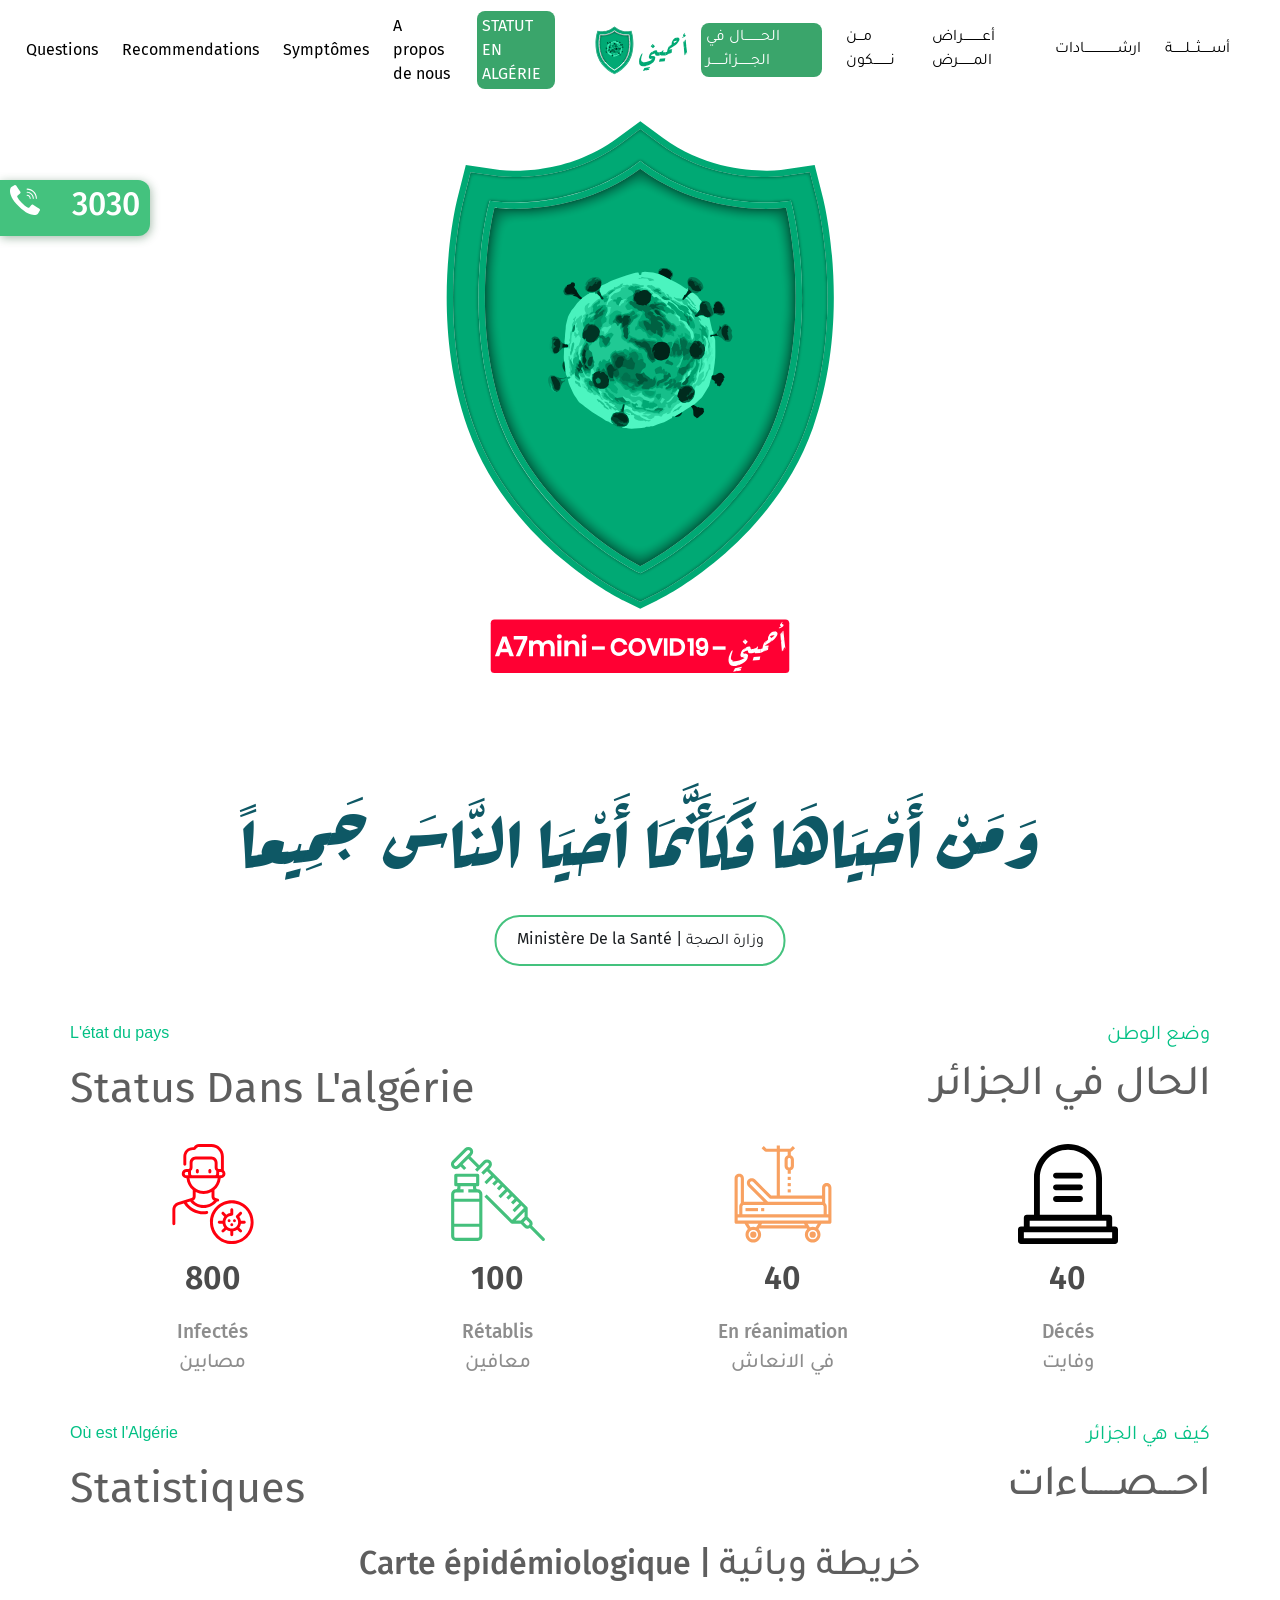
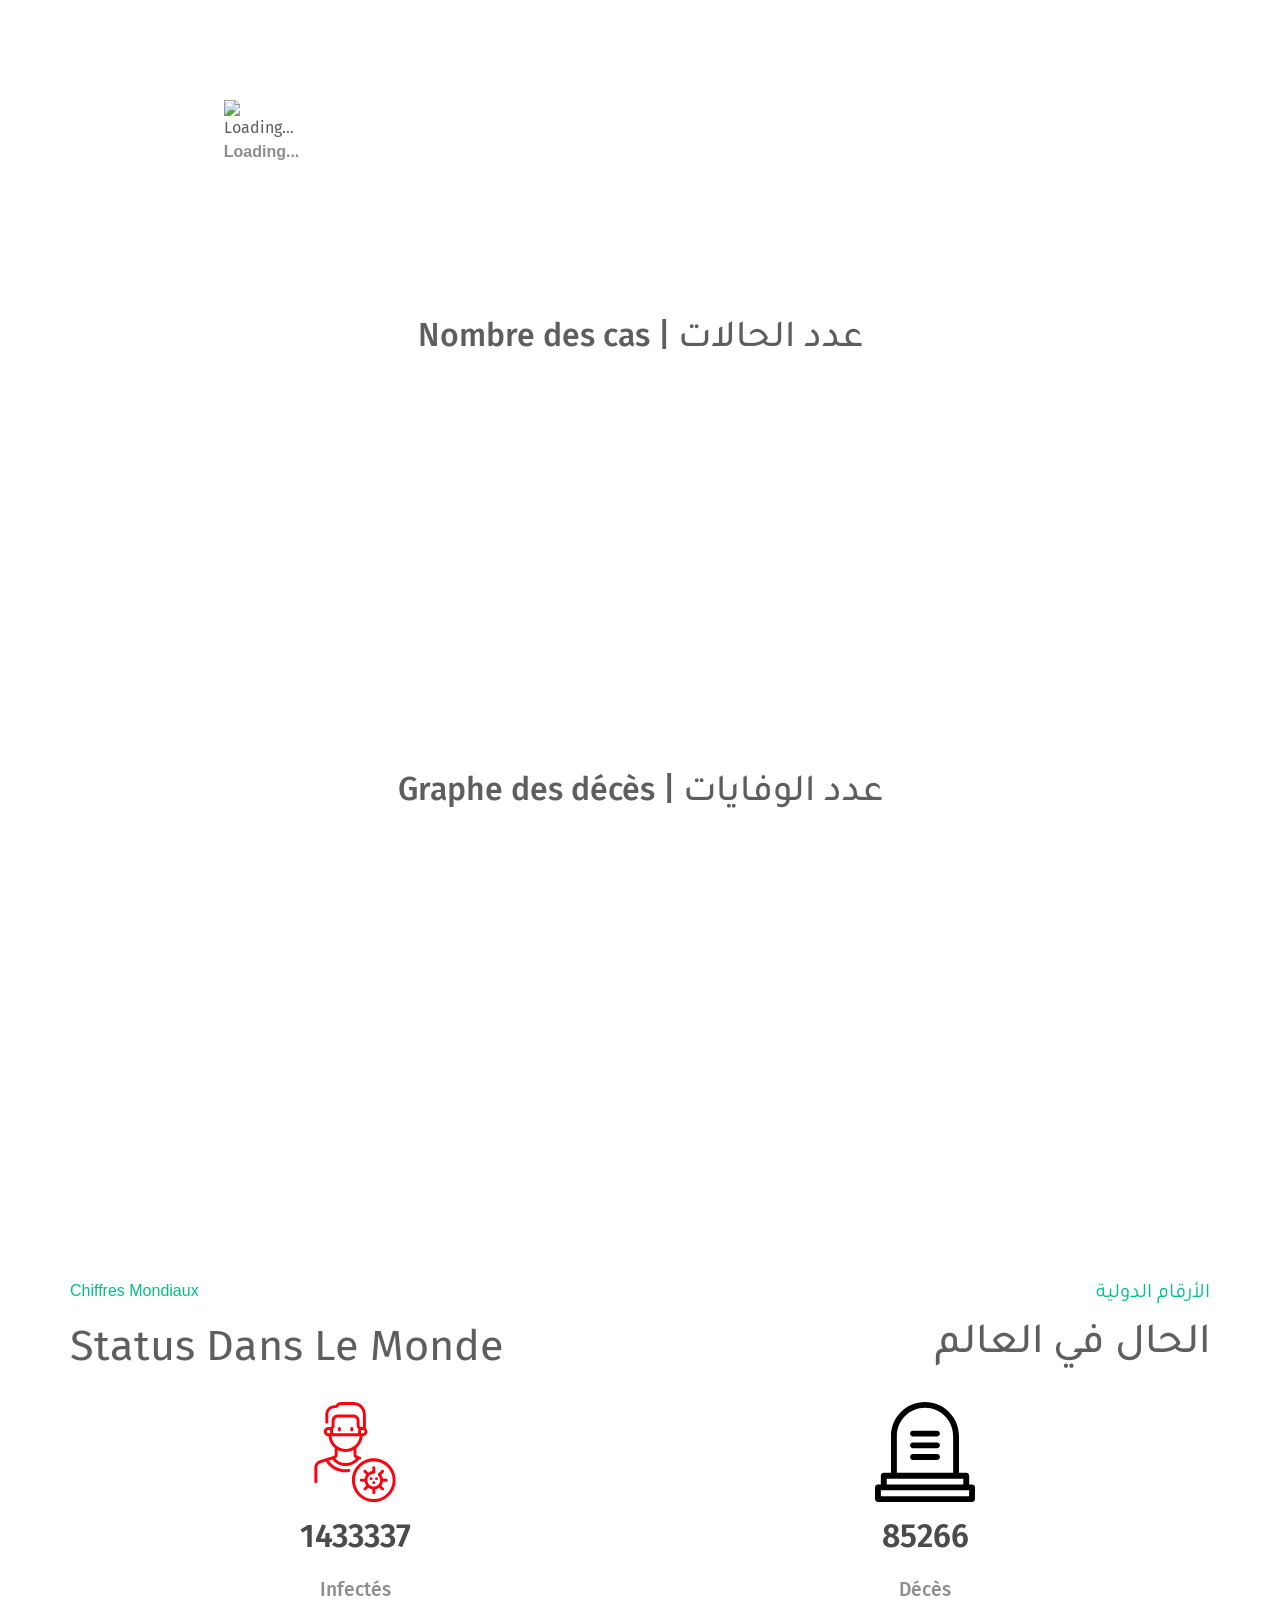
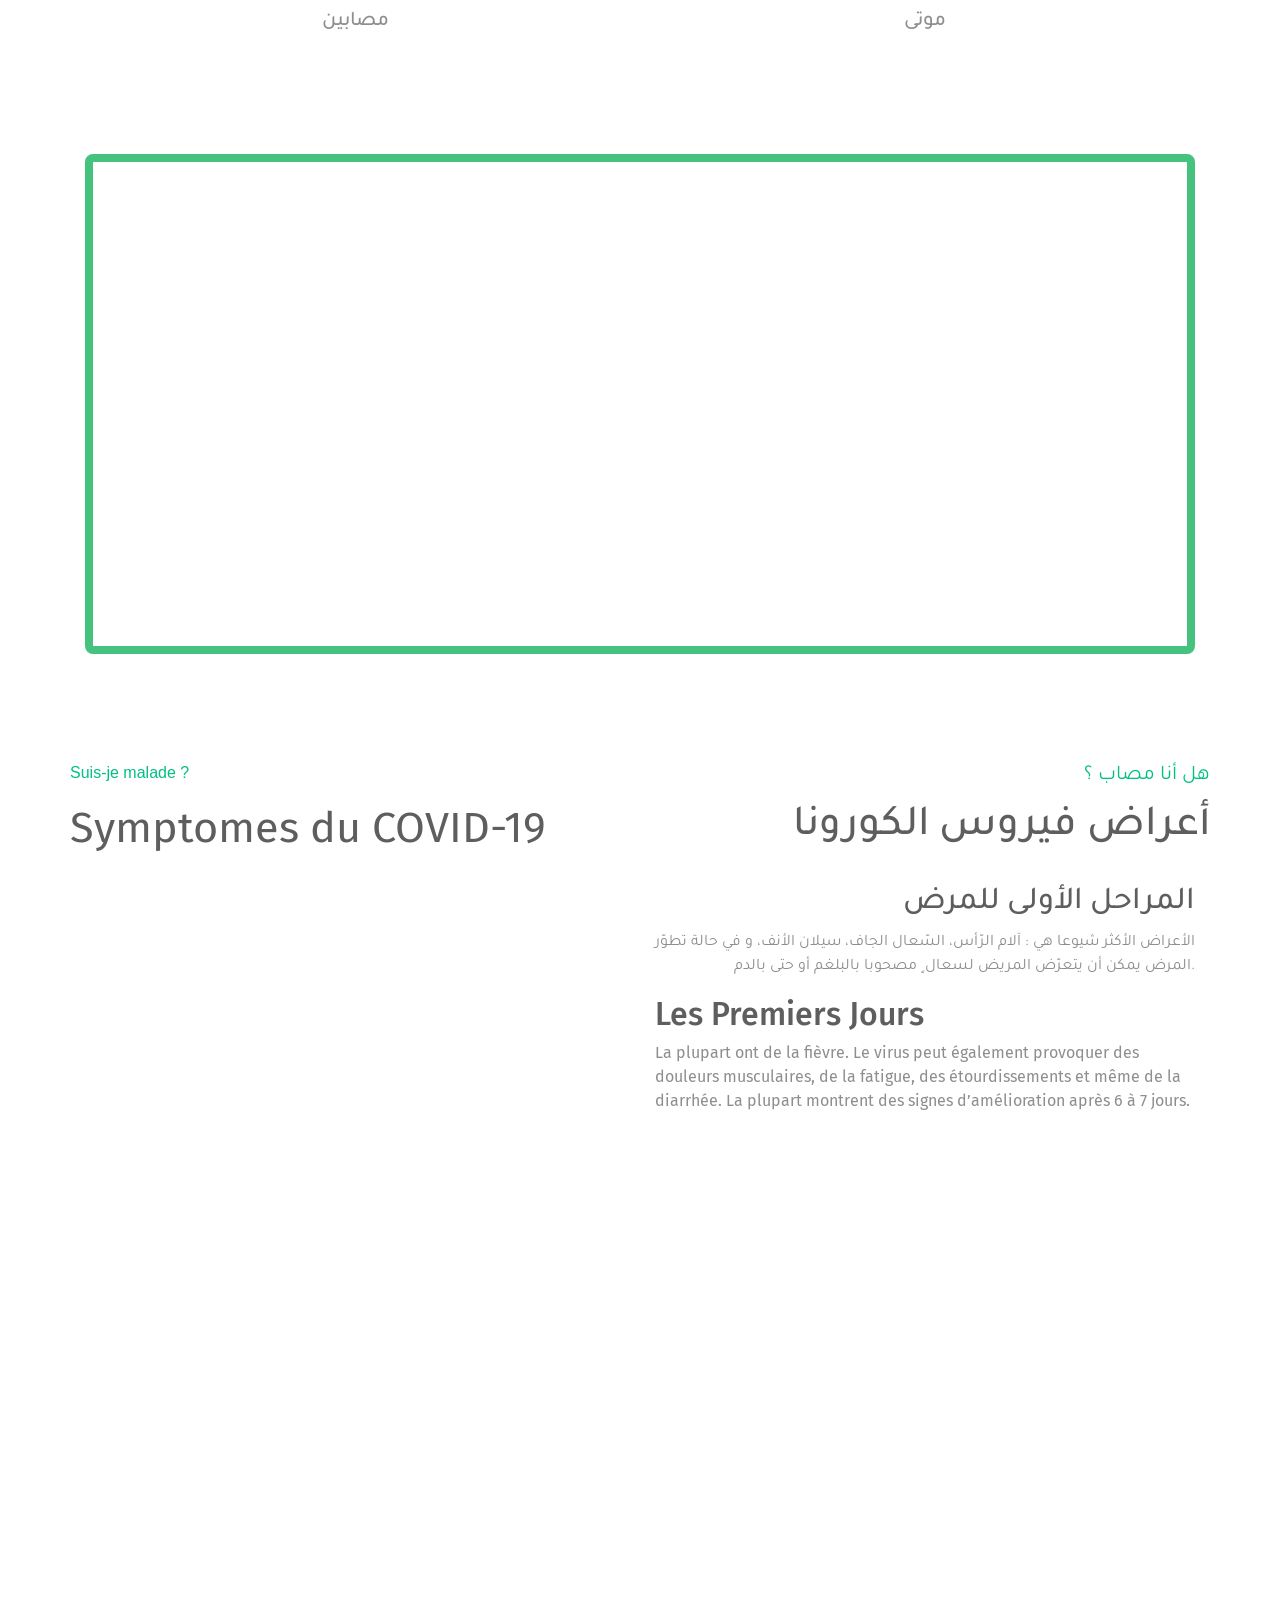
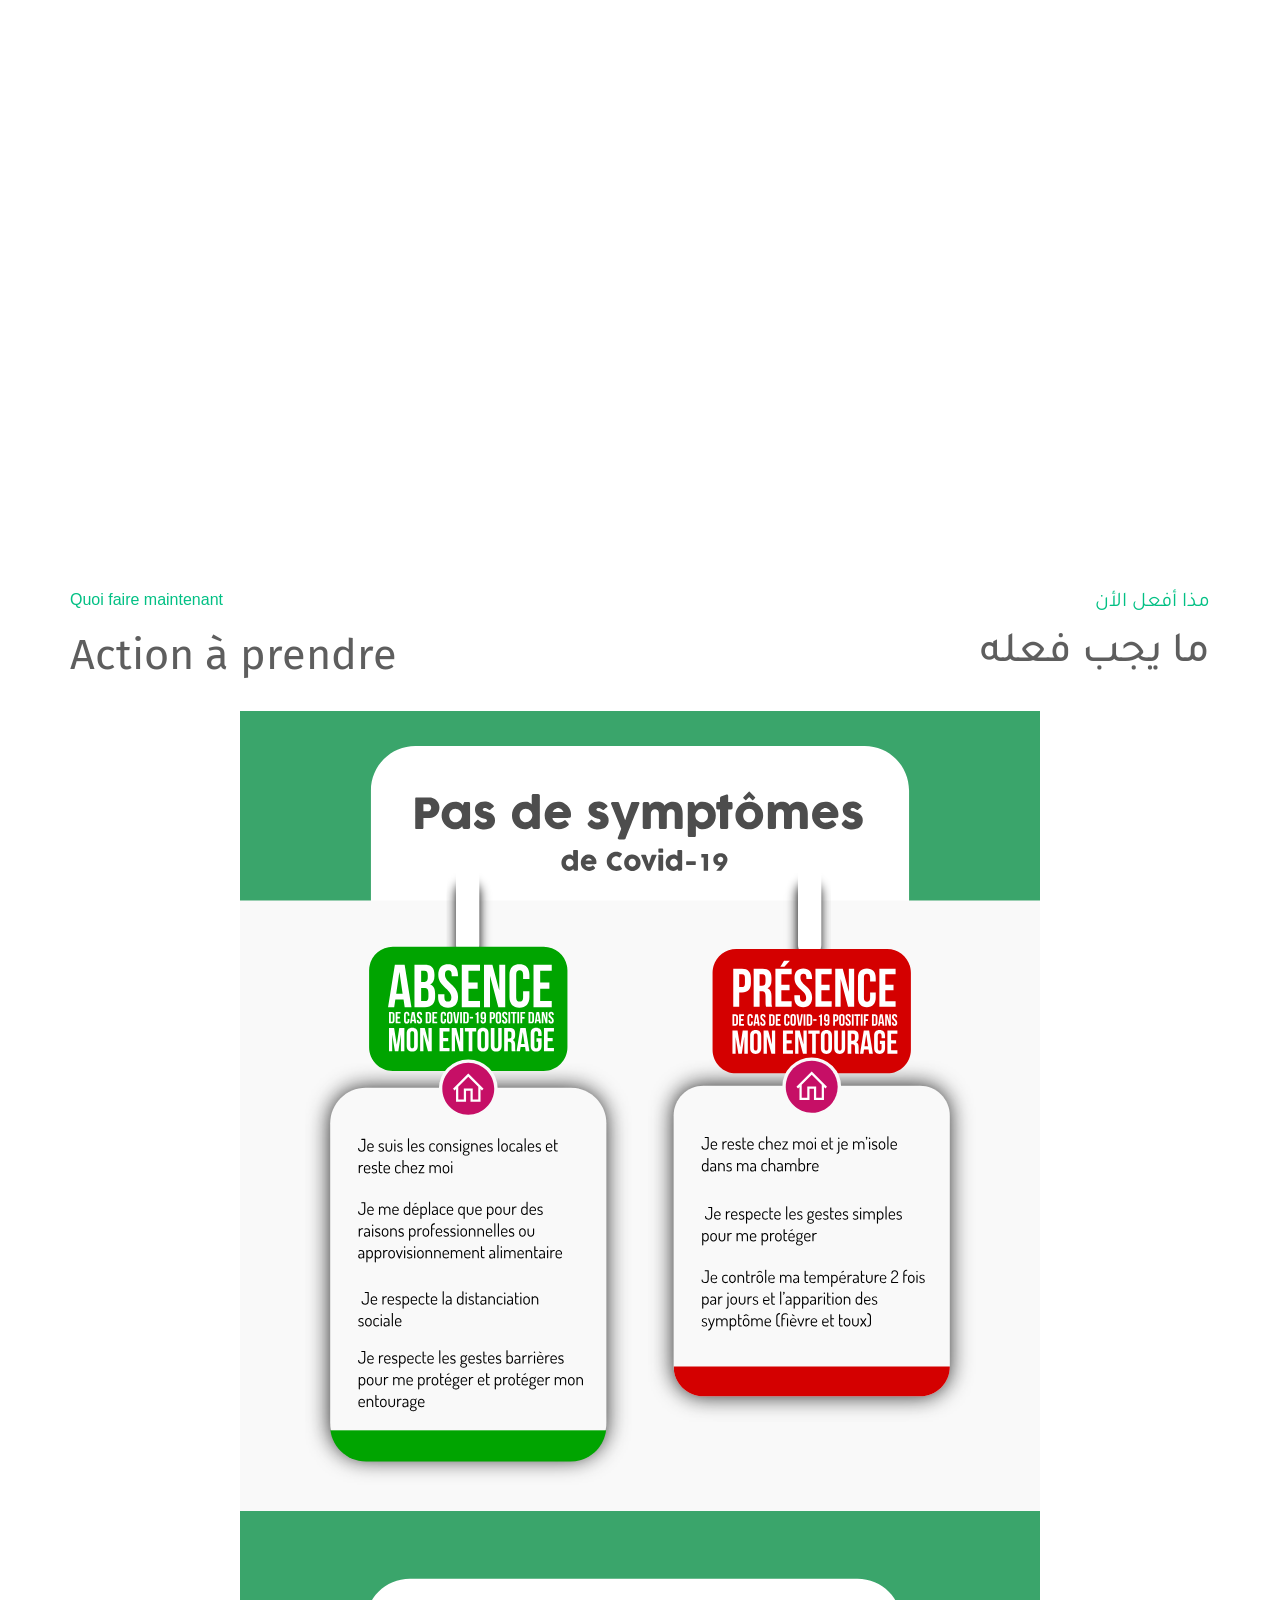
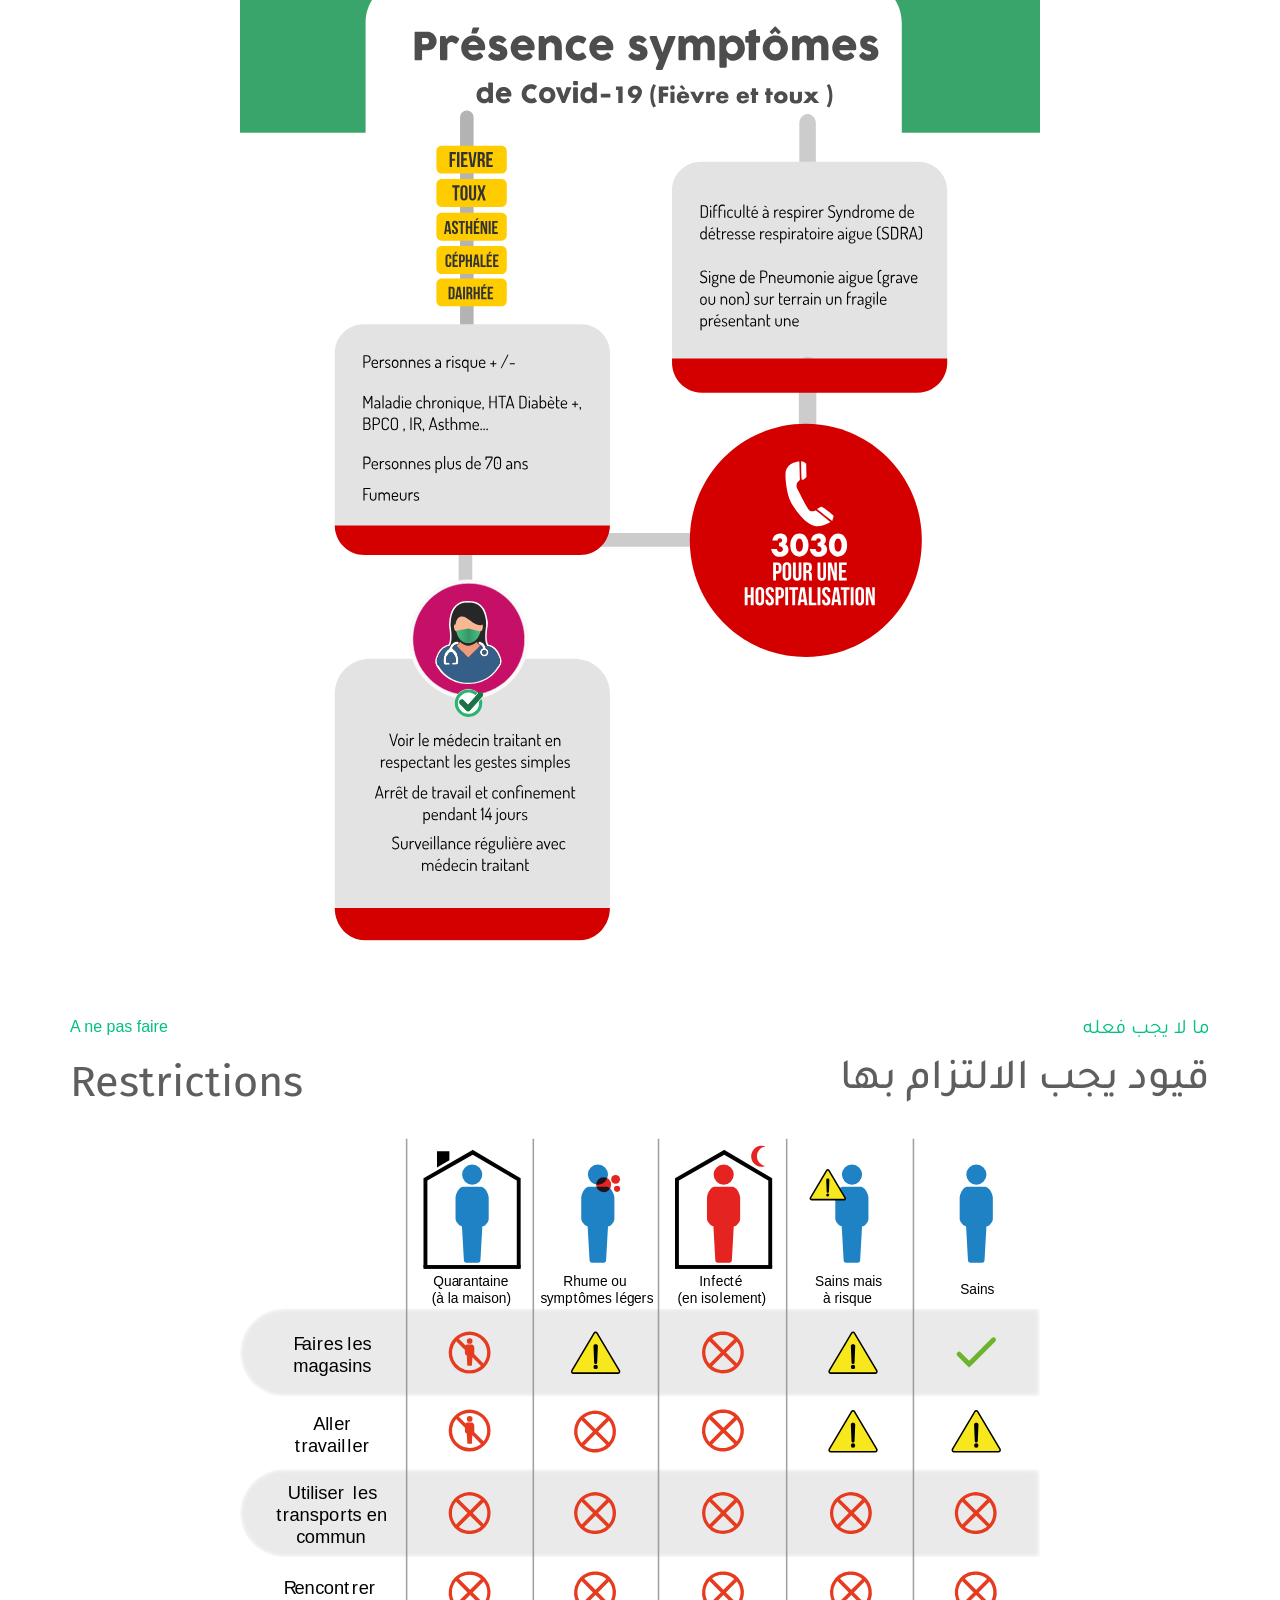
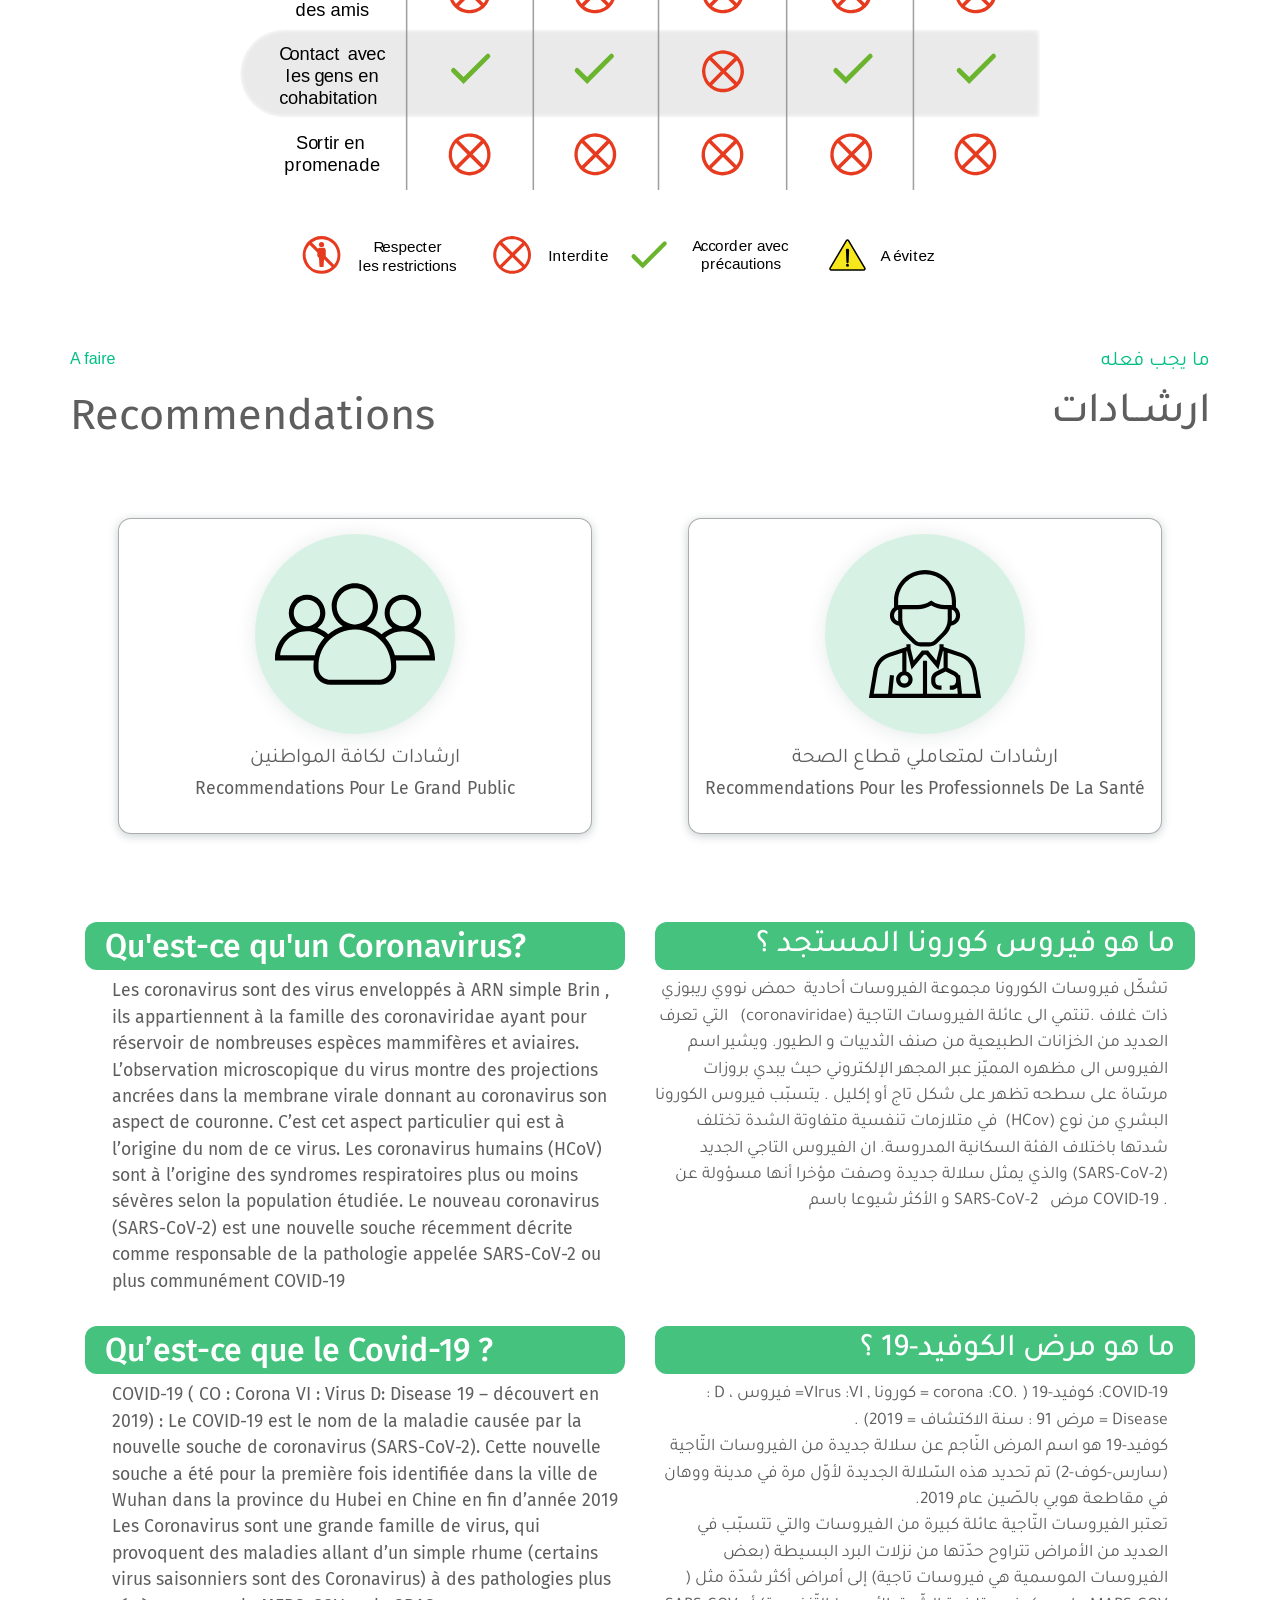
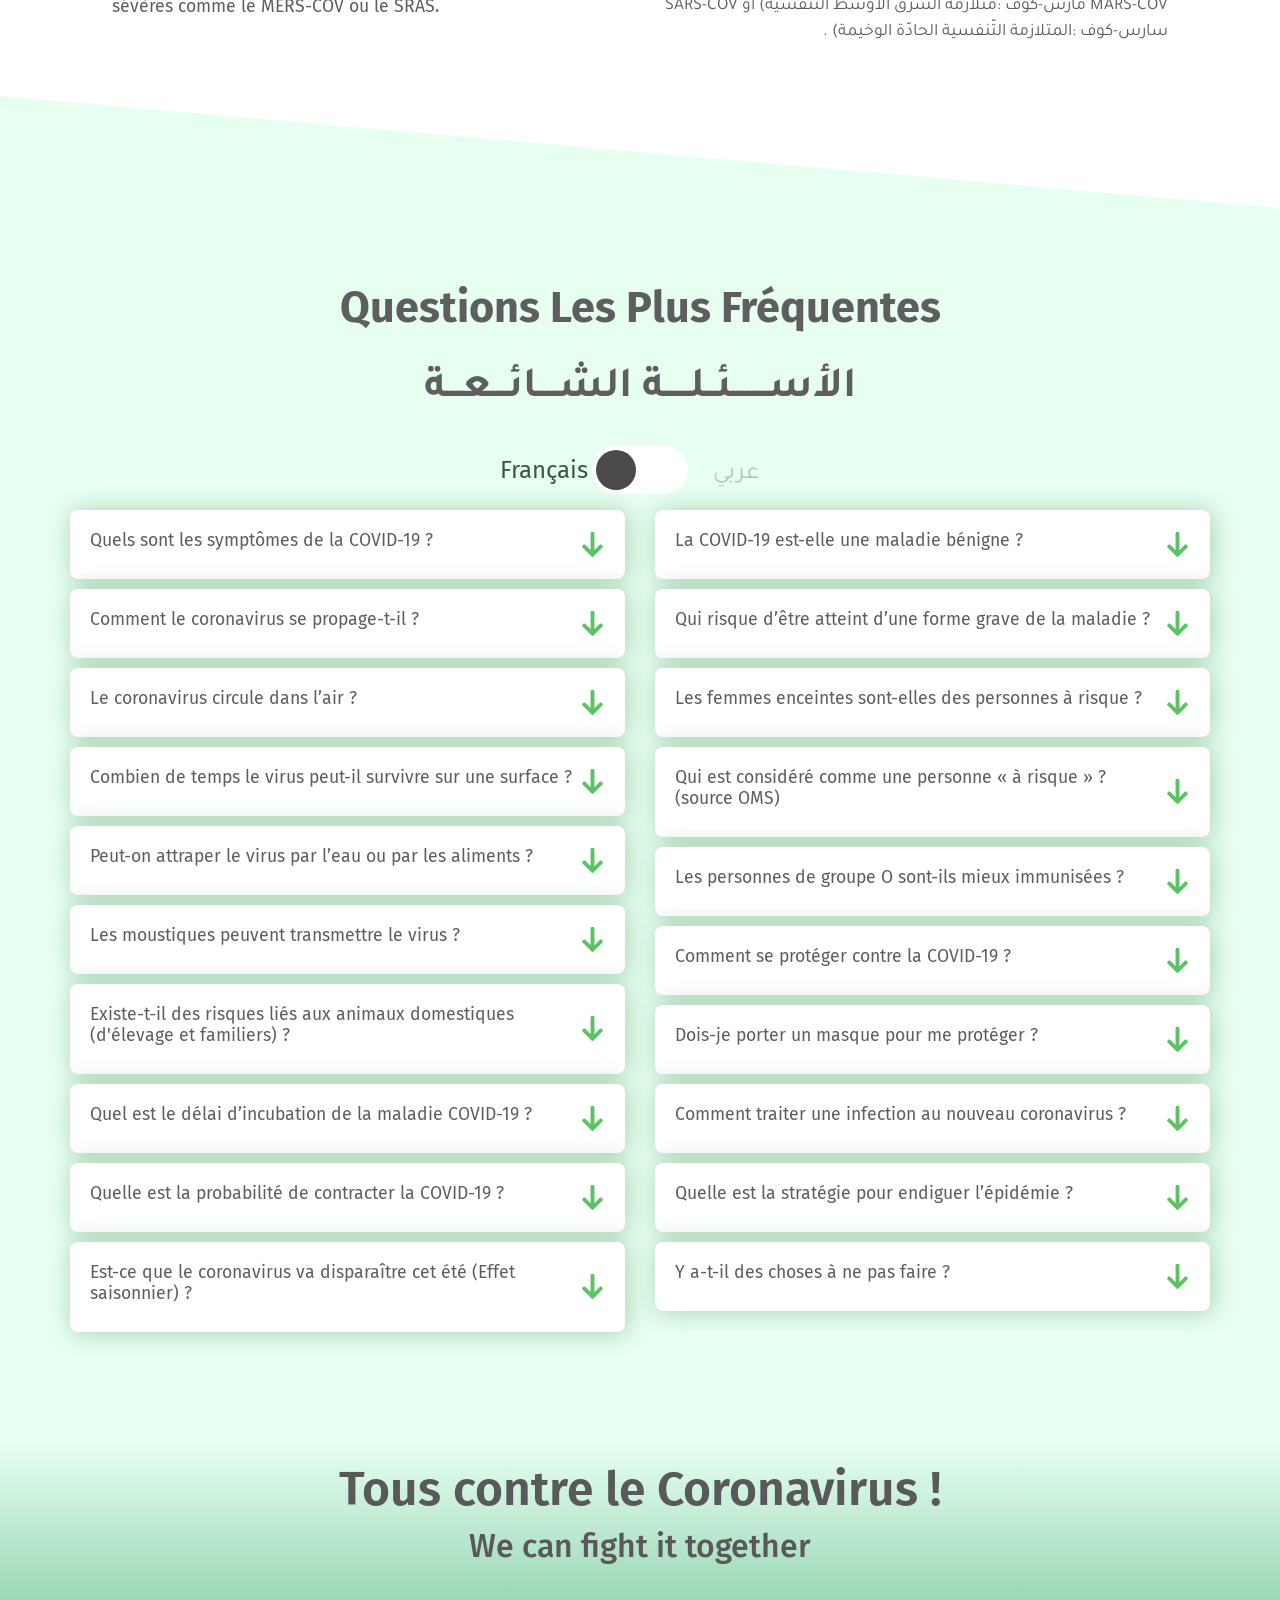
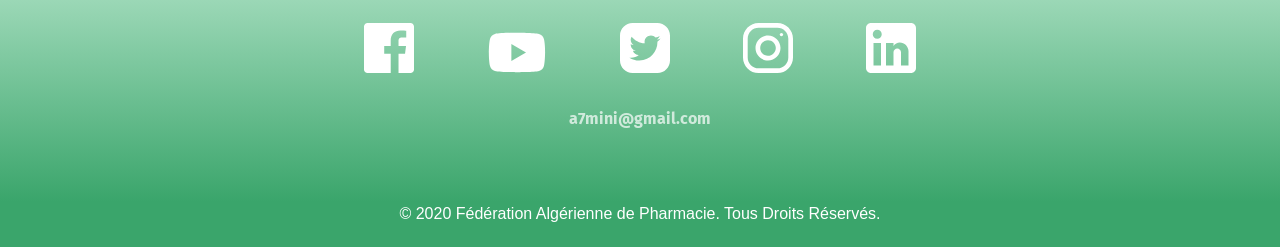
==== index.html @ dbe36b8e "Faq is bilingual and animated." ====
<!DOCTYPE html>
<html lang="en">
<head>
    <!--<div>Icons made by <a href="https://www.flaticon.com/authors/freepik" title="Freepik">Freepik</a> from <a href="https://www.flaticon.com/" title="Flaticon">www.flaticon.com</a></div>-->
    <!--Icons made by <a href="https://www.flaticon.com/authors/freepik" title="Freepik">Freepik</a> from <a href="https://www.flaticon.com/" title="Flaticon"> www.flaticon.com</a>-->
    <!--<div>Icons made by <a href="https://www.flaticon.com/authors/smashicons" title="Smashicons">Smashicons</a> from <a href="https://www.flaticon.com/" title="Flaticon">www.flaticon.com</a></div>-->
    <!--<div>Icons made by <a href="https://www.flaticon.com/authors/vitaly-gorbachev" title="Vitaly Gorbachev">Vitaly Gorbachev</a> from <a href="https://www.flaticon.com/" title="Flaticon">www.flaticon.com</a></div>-->
    <!--<div>Icons made by <a href="https://www.flaticon.com/authors/freepik" title="Freepik">Freepik</a> from <a href="https://www.flaticon.com/" title="Flaticon">www.flaticon.com</a></div>-->
    <!--<div>Icons made by <a href="https://www.flaticon.com/authors/ultimatearm" title="ultimatearm">ultimatearm</a> from <a href="https://www.flaticon.com/" title="Flaticon">www.flaticon.com</a></div>-->
    <!--<div>Icons made by <a href="https://www.flaticon.com/authors/surang" title="surang">surang</a> from <a href="https://www.flaticon.com/" title="Flaticon">www.flaticon.com</a></div>-->
    <!--<div>Icons made by <a href="https://www.flaticon.com/authors/freepik" title="Freepik">Freepik</a> from <a href="https://www.flaticon.com/" title="Flaticon">www.flaticon.com</a></div>-->
    <!--<div>Icons made by <a href="https://www.flaticon.com/authors/roundicons" title="Roundicons">Roundicons</a> from <a href="https://www.flaticon.com/" title="Flaticon">www.flaticon.com</a></div>-->
    <!--<div>Icons made by <a href="https://www.flaticon.com/authors/freepik" title="Freepik">Freepik</a> from <a href="https://www.flaticon.com/" title="Flaticon">www.flaticon.com</a></div>-->
    <!--Icons made by <a href="https://www.flaticon.com/authors/freepik" title="Freepik">Freepik</a> from <a href="https://www.flaticon.com/" title="Flaticon"> www.flaticon.com</a>-->
    <!--Icons made by <a href="https://www.flaticon.com/authors/freepik" title="Freepik">Freepik</a> from <a href="https://www.flaticon.com/" title="Flaticon"> www.flaticon.com</a>-->
    <!--Icons made by <a href="https://www.flaticon.com/authors/freepik" title="Freepik">Freepik</a> from <a href="https://www.flaticon.com/" title="Flaticon"> www.flaticon.com</a>-->
    <!--Icons made by <a href="https://www.flaticon.com/authors/prosymbols" title="Prosymbols">Prosymbols</a> from <a href="https://www.flaticon.com/" title="Flaticon"> www.flaticon.com</a>-->
    <!--Icons made by <a href="https://www.flaticon.com/authors/eucalyp" title="Eucalyp">Eucalyp</a> from <a href="https://www.flaticon.com/" title="Flaticon"> www.flaticon.com</a>-->
    <!--Icons made by <a href="https://www.flaticon.com/authors/roundicons" title="Roundicons">Roundicons</a> from <a href="https://www.flaticon.com/" title="Flaticon"> www.flaticon.com</a>-->
    <meta charset="UTF-8">
    <meta name="viewport" content="width=device-width, minimum-scale=1, initial-scale=1.0">

    <script src="js/loader.js"></script>
    <!--<script src="js/loader.js"></script>-->
    <script src="js/countUp.js" type="module"></script>
    <!--Imporing Bootstrap-->
    <link rel="stylesheet" href="css/bootstrap.min.css">
    <script src="https://ajax.googleapis.com/ajax/libs/jquery/1.12.4/jquery.min.js"></script>
    <script src="js/bootstrap.js"></script>
    <!--Importing AOS.js Library-->
    <link href="https://unpkg.com/aos@2.3.1/dist/aos.css" rel="stylesheet">
    <!--Impoting Fonts-->
    <!--<link href="https://fonts.googleapis.com/css?family=Poppins:300,400,500,600,700|Rakkas|Tajawal&display=swap" rel="stylesheet">-->
    <link href="https://fonts.googleapis.com/css2?family=Fira+Sans:wght@400;500;600&family=Rakkas&family=Tajawal:wght@400;500;700&display=swap" rel="stylesheet">
    <!--Importing Stylesheet-->
    <link rel="stylesheet" href="css/style.css">

    <title>A7mini</title>
</head>
<body id="document">

    <div id="loader" class="d-flex justify-content-center align-items-center">
        <div class="loader-img-wrapper"><img src="imgs/Ahmini%20logotype%20couleur.svg" alt=""></div>
        <img class="loader-flag-img" src="imgs/drapeau_algerie.png" alt="">
    </div>



    <div id="content-wrapper">

        <div class="green-number flex-column flex-md-row d-flex position-fixed justify-content-between align-items-baseline">
            <img src="imgs/phone.svg" alt="">
            <h3 class="mobile-num">30<br>30</h3>
            <h3>3030</h3>
        </div>

        <header class="d-flex flex-row justify-content-between align-content-center">
            <div class="header-bg"></div>

            <ul class="d-flex flex-sm-row align-items-center">
                <li><a href="#faq">Questions</a></li>
                <li><a href="#recommendations">Recommendations</a></li>
                <li><a href="#symptoms">Symptômes</a></li>
                <li><a href="./about.html">A propos de nous</a></li>
                <li class="special-nav"><a href="#status">STATUT EN ALGÉRIE</a></li>
            </ul>

            <img src="imgs/logo-compact.svg" alt="hackIT logo" class="logo">

            <ul class="d-flex flex-sm-row-reverse align-items-center text-arabic">
                <li><a href="#faq">أســـــثـــلــــــة</a></li>
                <li><a href="#recommendations">ارشــــــــــــــــادات</a></li>
                <li><a href="#symptoms">أعـــــــــراض المـــــــرض</a></li>
                <li><a href="./about.html">مـــن نــــــــكون</a></li>
                <li class="special-nav"><a href="#status">الحــــــــال في الجــــــزائــــــر</a></li>
            </ul>

            <div class="btn btn-burger align-self-center" onclick="openMobileMenu()"><img src="imgs/menu.svg" alt="">
            </div>
            <div class="btn btn-close align-self-center " onclick="closeMobileMenu()"><img src="imgs/close-btn.svg" alt=""></div>
            <div class="mobile-menu closed-menu">
                <ul class="d-flex flex-column align-items-center justify-content-around w-100 text-center">
                    <li onclick="closeMobileMenu()"><a href="#map">Statut <br> <span class="text-arabic ">الوضع في البلد</span></a></li>
                    <li onclick="closeMobileMenu()"><a href="./about.html">A propos <br> <span class="text-arabic ">من نكون</span></a></li>
                    <li onclick="closeMobileMenu()"><a href="#symptoms">Symptomes <br>
                    <span class="text-arabic ">أعراض</span></a></li>
                    <li onclick="closeMobileMenu()"><a href="#symptoms">Recommendations <br>
                    <span class="text-arabic ">ارشادات</span></a></li>
                    <li onclick="closeMobileMenu()"><a href="#faq">Questions <br> <span class="text-arabic ">أسئلة</span></a></li>
                </ul>
            </div>
        </header>
        <section id="hero" class="hero">
            <div class="container d-flex flex-column justify-content-between"
                 data-aos="fade-in" data-aos-anchor-placement="top-center" data-aos-duration="800">
                <div class="bg-container flex-grow-1 flex-md-grow-0">
                    <img src="imgs/Ahmini-logotype-01.svg" alt="">
                </div>
                <h3 class="text-center "> وَمَنْ أَحْيَاهَا فَكَأَنَّمَا أَحْيَا النَّاسَ جَمِيعاً</h3>
            </div>
        </section>

        <a href="http://www.sante.gov.dz/">
            <button id="button-ministere" class="btn btn-primary">Ministère De la Santé | <span class="text-arabic">وزارة الصجة</span></button>
        </a>
        
        <section id="status" class="status">
            <div class="container">
                <div class="row">
                    <p class="section-header-upper w-50">L'état du pays</p>
                    <p class="section-header-upper text-arabic text-right w-50">وضع الوطن</p>
                </div>
                <div class="row">
                    <h2 class="section-header w-50">Status Dans L'algérie</h2>
                    <h2 class="section-header w-50 text-right text-arabic">الحال في الجزائر</h2>
                </div>
                <div class="row">
                    <div class="col-md-3 col-sm-12 status-element" data-aos="fade-up" data-aos-anchor-placement="top-center">
                        <img src="imgs/coronavirus.svg" width="100" alt="">
                        <p class="status-number dz-status status-number-inf">800</p>
                        <p class="status-text">Infectés <br> <span class="text-arabic">مصابين</span></p>
                    </div>
                    <div class="col-md-3 col-sm-12 status-element" data-aos="fade-up" data-aos-anchor-placement="top-center" data-aos-delay="100">
                        <img src="imgs/vaccine.svg" alt="">
                        <p class="status-number dz-status status-number-ret">100</p>
                        <p class="status-text">Rétablis <br> <span class="text-arabic">معافين</span></p>
                    </div>
                    <div class="col-md-3 col-sm-12 status-element" data-aos="fade-up" data-aos-anchor-placement="top-center" data-aos-delay="200">
                        <img src="imgs/hospital-bed.svg" alt="">
                        <p class="status-number dz-status status-number-dec">40</p>
                        <p class="status-text">En réanimation <br> <span class="text-arabic">في الانعاش</span></p>
                    </div>
                    <div class="col-md-3 col-sm-12 status-element" data-aos="fade-up" data-aos-anchor-placement="top-center" data-aos-delay="200">
                        <img src="imgs/grave.svg" alt="">
                        <p class="status-number dz-status status-number-dec">40</p>
                        <p class="status-text">Décés <br> <span class="text-arabic">وفايت</span></p>
                    </div>
                </div>
            </div>
        </section>

        <section id="map" class="map">
            <div class="container">
                <div class="row">
                    <p class="section-header-upper w-50">Où est l'Algérie</p>
                    <p class="section-header-upper text-right text-arabic w-50">كيف هي الجزائر</p>
                </div>
                <div class="row">
                    <h2 class="section-header w-50">Statistiques</h2>
                    <h2 class="section-header w-50 text-right text-arabic">احـــصـــــاءات</h2>
                </div>
                <h3 class="text-center">Carte épidémiologique | <span class="text-arabic">خريطة وبائية</span></h3>
                <div class="map-wrapper w-75 mx-auto">
                    <div class="piktowrapper-embed"
                         style="height: 300px;background-color: coral; width: 0px;position: relative;"
                         data-uid="45276330-map-2">
                        <div class="pikto-canvas-wrap" style="width: 200px;">
                            <div class="pikto-canvas" style="width: 200px;">
                                <div class="embed-loading-overlay"
                                     style="width: 100%; height: 100%; position: absolute; text-align: center;">
                                    <img width="60px" alt="Loading..." style="margin-top: 100px"
                                         src="https://create.piktochart.com/loading.gif"/>
                                    <p style="margin: 0; padding: 0; font-family: Lato, Helvetica, Arial, sans-serif; font-weight: 600; font-size: 16px">
                                        Loading...</p>
                                </div>
                            </div>
                        </div>
                    </div>
                    <script>(function (d) {

                        var js, id = "pikto-embed-js", ref = d.getElementsByTagName("script")[0];
                        if (d.getElementById(id)) {
                            return;
                        }
                        js = d.createElement("script");
                        js.id = id;
                        js.async = true;
                        js.src = "https://create.piktochart.com/assets/embedding/embed.js";
                        ref.parentNode.insertBefore(js, ref);
                    }(document));</script>
                </div>
                <div class="row pt-3">
                    <div class="col-12">
                        <h3 class="text-center">Nombre des cas | <span class="text-arabic">عدد الحالات</span></h3>
                        <div class="graph-wrapper">
                            <iframe style="width:100%" width="560" height="391" src="https://coronavirus.app/chart/AwN0CScPDApcLFgz6e3z/infected?embed=true"
                                    frameborder="0" allow="accelerometer; autoplay; encrypted-media; gyroscope; picture-in-picture" allowfullscreen></iframe>
                        </div>
                    </div>
                    <div class="col-12">
                        <h3 class="text-center">Graphe des décès | <span class="text-arabic">عدد الوفايات</span></h3>
                        <div class="graph-wrapper">
                            <iframe style="width:100%"; width="560" height="391" src="https://coronavirus.app/chart/AwN0CScPDApcLFgz6e3z/dead?embed=true"
                                    frameborder="0" allow="accelerometer; autoplay; encrypted-media; gyroscope; picture-in-picture" allowfullscreen></iframe>
                        </div>
                    </div>
                </div>
            </div>
        </section>

        <section id="world-status" class="status">
            <div class="container">
                <div class="row">
                    <p class="section-header-upper w-50">Chiffres Mondiaux</p>
                    <p class="section-header-upper text-arabic text-right w-50">الأرقام الدولية</p>
                </div>
                <div class="row">
                    <h2 class="section-header w-50">Status Dans Le Monde</h2>
                    <h2 class="section-header w-50 text-right text-arabic">الحال في العالم</h2>
                </div>
                <div class="row">
                    <div class="col-md-6 col-sm-12 status-element">
                        <img src="imgs/coronavirus.svg"  alt="">
                        <p class="status-number  world-status status-number-inf">1433337</p>
                        <p class="status-text">Infectés <br> <span class="text-arabic">مصابين</span></p>
                    </div>
                    <div class="col-md-6 col-sm-12 status-element ">
                        <img src="imgs/grave.svg" alt="">
                        <p class="status-number  world-status status-number-dec">85266</p>
                        <p class="status-text">Décès <br> <span class="text-arabic">موتى</span></p>
                    </div>
                </div>
            </div>
        </section>

        <section class="video">
            <div class="container">
                <div class="video-container">
                    <iframe
                    src="https://www.youtube.com/embed/yrYeZiV5Qh4">
                    </iframe>
                </div>
            </div>
        </section>

        <section id="symptoms" class="symptoms">
            <div class="container">
                <div class="row">
                    <p class="section-header-upper w-50">Suis-je malade ?</p>
                    <p class="section-header-upper text-right text-arabic w-50">هل أنا مصاب ؟</p>
                </div>
                <div class="row">
                    <h2 class="section-header w-50">Symptomes du COVID-19</h2>
                    <h2 class="section-header w-50 text-right text-arabic">أعراض فيروس الكورونا</h2>
                </div>
                <div class="row">

                    <div class="d-block d-md-none col-12 symptoms-text-mobile-wrapper">
                        <div class="symptoms-text symptoms-text-mobile-arabic">
                            <h3 class="symptoms-title-arabic text-arabic text-right">المراحل الأولى للمرض	</h3>
                            <p class="symptoms-paragraph-arabic text-arabic text-right">الأعراض الأكثر شيوعا هي : آلام الرّأس، السّعال الجاف، سيلان الأنف، و في حالة تطوّر المرض يمكن أن يتعرّض المريض لسعال ٍ مصحوبا بالبلغم أو حتى بالدم.</p>
                        </div>
                        <div class="symptoms-text symptoms-text-mobile">
                            <h3 class="symptoms-title" style="padding-left: 30px">Les Premiers Jours</h3>
                            <p class="symptoms-paragraph">La plupart ont de la fièvre. Le virus peut également provoquer
                                des douleurs musculaires, de la fatigue, des étourdissements et même de la diarrhée. La
                                plupart montrent des signes d’amélioration après 6 à 7 jours.</p>
                            <button id="symptoms-test-btn-2" class="btn btn-primary">Se faire tester</button>
                        </div>
                    </div>
                    <div class="col-md-6 col-12 imgs-wrapper">
                        <img id="symptoms-img-1" src="imgs/symptom_step1.png" alt="" class="w-100 symptoms-img">
                        <img id="symptoms-img-2" src="imgs/symptom_step2.png" alt="" class="w-100 symptoms-img">
                        <img id="symptoms-img-3" src="imgs/symptom_step3.png" alt="" class="w-100 symptoms-img">
                        <img id="symptoms-img-4" src="imgs/symptom_step4.png" alt="" class="w-100 symptoms-img">
                    </div>
                    <div class="d-none d-md-block col-md-6 col-sm-4">
                        <div class="symptoms-text">
                            <h3 class="symptoms-title-arabic text-arabic text-right">المراحل الأولى للمرض	</h3>
                            <p class="symptoms-paragraph-arabic text-arabic text-right">الأعراض الأكثر شيوعا هي : آلام الرّأس، السّعال الجاف، سيلان الأنف، و في حالة تطوّر المرض يمكن أن يتعرّض المريض لسعال ٍ مصحوبا بالبلغم أو حتى بالدم.</p>
                            <h3 class="symptoms-title">Les Premiers Jours</h3>
                            <p class="symptoms-paragraph">La plupart ont de la fièvre. Le virus peut également provoquer
                                des douleurs musculaires, de la fatigue, des étourdissements et même de la diarrhée. La
                                plupart montrent des signes d’amélioration après 6 à 7 jours.</p>
                            <button id="symptoms-test-btn" class="btn btn-primary">Se faire tester | <span class="text-arabic">أريد الفحص</span></button>
                        </div>
                    </div>
                </div>
            </div>
        </section>

        <section class="decisions" style="mt-4">
            <div class="container">
                <div class="row">
                    <p class="section-header-upper w-50">Quoi faire maintenant</p>
                    <p class="section-header-upper text-arabic text-right w-50">مذا أفعل الأن</p>
                </div>
                <div class="row">
                    <h2 class="section-header w-50">Action à prendre</h2>
                    <h2 class="section-header w-50 text-right text-arabic">ما يجب فعله</h2>
                </div>
                <div class="row">
                    <div class="col-12">
                        <div class="img-wrapper"><img src="imgs/Pas%20de%20symptômes.svg" alt=""></div>
                    </div>
                    <div class="col-12">
                        <div class="img-wrapper"><img src="imgs/Présence%20symptômes.svg" alt=""></div>
                    </div>
                </div>
            </div>
        </section>

        <section class="restrictions">
            <div class="container">
                <div class="row">
                    <p class="section-header-upper w-50">A ne pas faire</p>
                    <p class="section-header-upper text-right text-arabic w-50">ما لا يجب فعله</p>
                </div>
                <div class="row">
                    <h2 class="section-header w-50">Restrictions</h2>
                    <h2 class="section-header w-50 text-right text-arabic">قيود يجب الالتزام بها</h2>
                </div>
                <div class="img-wrapper"><img src="imgs/Tableau%20FR%20svg.svg" alt=""></div>
            </div>
        </section>

        <section id="recommendations" class="recommendations">
            <div class="container">
                <div class="row">
                    <p class="section-header-upper w-50">A faire</p>
                    <p class="section-header-upper text-right text-arabic w-50">ما يجب فعله</p>
                </div>
                <div class="row">
                    <h2 class="section-header w-50">Recommendations</h2>
                    <h2 class="section-header w-50 text-right text-arabic">ارشــادات</h2>
                </div>
                <div class="row">
                    <div class="col-12 col-md-6 p-5">
                        <div class="recommendation-element d-flex flex-column justify-content-around">
                            <a href="./recommendation_publique.html">
                                <div class="img-wrapper">
                                    <svg version="1.1" id="Capa_1" xmlns="http://www.w3.org/2000/svg" xmlns:xlink="http://www.w3.org/1999/xlink" x="0px" y="0px"
                                         viewBox="0 0 505.4 505.4" style="enable-background:new 0 0 505.4 505.4;" xml:space="preserve">
                                    <g>
                                        <g>
                                            <path d="M437.1,233.45c14.8-10.4,24.6-27.7,24.6-47.2c0-31.9-25.8-57.7-57.7-57.7c-31.9,0-57.7,25.8-57.7,57.7
                                                c0,19.5,9.7,36.8,24.6,47.2c-12.7,4.4-24.3,11.2-34.1,20c-13.5-11.5-29.4-20.3-46.8-25.5c21.1-12.8,35.3-36.1,35.3-62.6
                                                c0-40.4-32.7-73.1-73.1-73.1c-40.4,0-73.1,32.8-73.1,73.1c0,26.5,14.1,49.8,35.3,62.6c-17.2,5.2-32.9,13.9-46.3,25.2
                                                c-9.8-8.6-21.2-15.3-33.7-19.6c14.8-10.4,24.6-27.7,24.6-47.2c0-31.9-25.8-57.7-57.7-57.7s-57.7,25.8-57.7,57.7
                                                c0,19.5,9.7,36.8,24.6,47.2C28.5,247.25,0,284.95,0,329.25v6.6c0,0.2,0.2,0.4,0.4,0.4h122.3c-0.7,5.5-1.1,11.2-1.1,16.9v6.8
                                                c0,29.4,23.8,53.2,53.2,53.2h155c29.4,0,53.2-23.8,53.2-53.2v-6.8c0-5.7-0.4-11.4-1.1-16.9H505c0.2,0,0.4-0.2,0.4-0.4v-6.6
                                                C505.2,284.85,476.8,247.15,437.1,233.45z M362.3,186.15c0-23,18.7-41.7,41.7-41.7s41.7,18.7,41.7,41.7
                                                c0,22.7-18.3,41.2-40.9,41.7c-0.3,0-0.5,0-0.8,0s-0.5,0-0.8,0C380.5,227.45,362.3,208.95,362.3,186.15z M194.9,165.35
                                                c0-31.5,25.6-57.1,57.1-57.1s57.1,25.6,57.1,57.1c0,30.4-23.9,55.3-53.8,57c-1.1,0-2.2,0-3.3,0c-1.1,0-2.2,0-3.3,0
                                                C218.8,220.65,194.9,195.75,194.9,165.35z M59.3,186.15c0-23,18.7-41.7,41.7-41.7s41.7,18.7,41.7,41.7c0,22.7-18.3,41.2-40.9,41.7
                                                c-0.3,0-0.5,0-0.8,0s-0.5,0-0.8,0C77.6,227.45,59.3,208.95,59.3,186.15z M125.5,320.15H16.2c4.5-42.6,40.5-76,84.2-76.3
                                                c0.2,0,0.4,0,0.6,0s0.4,0,0.6,0c20.8,0.1,39.8,7.8,54.5,20.3C141.7,279.75,131,298.95,125.5,320.15z M366.8,359.95
                                                c0,20.5-16.7,37.2-37.2,37.2h-155c-20.5,0-37.2-16.7-37.2-37.2v-6.8c0-62.1,49.6-112.9,111.3-114.7c1.1,0.1,2.3,0.1,3.4,0.1
                                                s2.3,0,3.4-0.1c61.7,1.8,111.3,52.6,111.3,114.7V359.95z M378.7,320.15c-5.5-21.1-16-40-30.3-55.6c14.8-12.8,34-20.5,55-20.7
                                                c0.2,0,0.4,0,0.6,0s0.4,0,0.6,0c43.7,0.3,79.7,33.7,84.2,76.3H378.7z"/>
                                        </g>
                                    </g>
                                    </svg>
                                </div>
                                <p class="text-center"><span class="text-arabic">ارشادات لكافة المواطنين</span> <br>Recommendations Pour Le Grand Public </p></a>
                        </div>
                    </div>
                    <div class="col-12 col-md-6 p-5">
                        <div class="recommendation-element d-flex flex-column justify-content-around">
                            <a href="#">
                                <div class="img-wrapper">
                                    <svg version="1.1" id="Capa_2" xmlns="http://www.w3.org/2000/svg" xmlns:xlink="http://www.w3.org/1999/xlink" x="0px" y="0px"
                                         viewBox="0 0 496 496" style="enable-background:new 0 0 496 496;" xml:space="preserve">
                                    <g>
                                        <g>
                                            <g>
                                                <path d="M447.82,390.192c-5.376-32.232-27.976-58.68-58.976-69.016l-68.84-22.944V288h-16v15.024l-11.936,47.752L259.756,312
                                                    h-23.504l-32.312,38.776l-11.936-47.752V288h-16v10.232l-68.832,22.944c-31,10.336-53.6,36.784-58.976,69.016L30.556,496h434.888
                                                    L447.82,390.192z M256.004,480V352h-16v128h-119.16l7.12-71.2l-15.92-1.592l-7.28,72.8H49.452l14.52-87.176
                                                    c4.4-26.376,22.888-48.008,48.256-56.472l47.776-15.928v72.704c-13.768,3.576-24,16-24,30.864c0,17.648,14.352,32,32,32
                                                    s32-14.352,32-32c0-14.864-10.232-27.288-24-30.864v-78.04l2.336-0.776l17.728,70.904L243.756,328h8.496l47.688,57.224
                                                    l17.728-70.904l2.336,0.776v63.952l-30.312,15.16c-10.904,5.456-17.688,16.424-17.688,28.624V432c0,17.648,14.352,32,32,32h8v-16
                                                    h-8c-8.824,0-16-7.176-16-16v-9.168c0-6.096,3.392-11.584,8.84-14.312l31.16-15.576l31.16,15.576
                                                    c5.448,2.728,8.84,8.216,8.84,14.312V432c0,8.824-7.176,16-16,16h-8v16h8c7.968,0,15.168-3.032,20.776-7.864L375.164,480H256.004
                                                    z M168.004,408c8.824,0,16,7.176,16,16c0,8.824-7.176,16-16,16c-8.824,0-16-7.176-16-16C152.004,415.176,159.18,408,168.004,408z
                                                     M391.244,480l-7.28-72.8l-3.872,0.384c-3.064-5.648-7.76-10.368-13.776-13.376l-30.312-15.152v-58.624l47.776,15.928
                                                    c25.368,8.456,43.856,30.096,48.256,56.472L446.556,480H391.244z"/>
                                                <path d="M147.54,215.552c4.08,14.04,11.616,26.912,22.24,37.536l31.192,31.2c7.552,7.552,17.6,11.712,28.288,11.712h37.488
                                                    c10.688,0,20.736-4.16,28.288-11.712l31.192-31.2c10.624-10.624,18.152-23.504,22.24-37.536
                                                    c19.936-2.256,35.536-19.024,35.536-39.552c0-13.128-6.448-24.704-16.248-32h0.248v-24c0-66.168-53.832-120-120-120
                                                    s-120,53.832-120,120v24h0.248c-9.8,7.296-16.248,18.872-16.248,32C112.004,196.528,127.604,213.296,147.54,215.552z
                                                     M336.004,190.864c0,19.232-7.496,37.312-21.088,50.912l-31.192,31.2c-4.536,4.528-10.56,7.024-16.976,7.024H229.26
                                                    c-6.416,0-12.448-2.496-16.976-7.024l-31.192-31.2c-13.592-13.6-21.088-31.68-21.088-50.912V152h59.16
                                                    c18.704,0,36.856-5.008,52.84-14.544c15.984,9.536,34.144,14.544,52.84,14.544h11.16V190.864z M368.004,176
                                                    c0,10.552-6.896,19.44-16.376,22.64c0.224-2.568,0.376-5.16,0.376-7.776v-37.392C361.292,156.784,368.004,165.584,368.004,176z
                                                     M144.004,120c0-57.344,46.656-104,104-104s104,46.656,104,104v16.808c-2.584-0.528-5.264-0.808-8-0.808h-19.16
                                                    c-17.288,0-34.024-5.064-48.408-14.656l-4.432-2.96l-4.44,2.96C253.18,130.936,236.452,136,219.164,136h-67.16
                                                    c-2.736,0-5.416,0.28-8,0.808V120z M144.004,153.472v37.392c0,2.616,0.152,5.208,0.376,7.784
                                                    c-9.48-3.208-16.376-12.096-16.376-22.648C128.004,165.584,134.716,156.784,144.004,153.472z"/>
                                            </g>
                                        </g>
                                    </g>
                                    </svg>
                                </div>
                                <p class="text-center" > <span class="text-arabic">ارشادات لمتعاملي قطاع الصحة</span> <br> Recommendations Pour les Professionnels De La Santé</p></a>
                        </div>
                    </div>
                </div>
        </div>
        </section>

        <section class="question">
            <div class="container">
                <div class="row">
                    <div class="col-12 col-md-6">
                        <h3>Qu'est-ce qu'un Coronavirus? </h3>
                        <p>Les coronavirus sont des virus enveloppés à ARN simple Brin , ils appartiennent à la famille des coronaviridae ayant pour réservoir de nombreuses espèces mammifères et aviaires.
                            L’observation microscopique du virus montre des projections ancrées dans la membrane virale donnant au coronavirus son aspect de couronne. C’est cet aspect particulier qui est à l’origine du nom de ce virus.
                            Les coronavirus humains (HCoV) sont à l’origine des syndromes respiratoires plus ou moins sévères selon la population étudiée. Le nouveau coronavirus (SARS-CoV-2) est une nouvelle souche récemment décrite comme responsable de la pathologie appelée SARS-CoV-2 ou plus communément COVID-19</p>
                    </div>
                    <div class="col-12 col-md-6">
                        <h3 class="text-arabic text-right">ما هو فيروس كورونا المستجد ؟</h3>
                        <p class="text-arabic text-right">تشكّل فيروسات الكورونا مجموعة الفيروسات أحادية&nbsp; حمض نووي ريبوزي ذات غلاف .تنتمي الى عائلة الفيروسات التاجية
                            <span dir="ltr">(coronaviridae)</span> &nbsp; التي تعرف العديد من الخزانات الطبيعية من صنف الثدييات و الطيور. ويشير اسم الفيروس الى مظهره المميّز عبر المجهر الإلكتروني حيث يبدي بروزات مرسّاة على سطحه تظهر على شكل تاج أو  إكليل .

                            يتسبّب فيروس الكورونا البشري من نوع <span dir="ltr">(HCov)</span>&nbsp; في متلازمات تنفسية متفاوتة الشدة تختلف شدتها باختلاف الفئة السكانية المدروسة. ان الفيروس التاجي الجديد
                            <span dir="ltr">(SARS-CoV-2)</span> والذي يمثل سلالة جديدة وصفت مؤخرا أنها مسؤولة عن مرض &nbsp;
                            <span dir="ltr">SARS-CoV-2</span> و الأكثر شيوعا باسم
                            <span dir="ltr">COVID-19</span> .<br><br></p>
                    </div>
                </div>
                <div class="row">
                    <div class="col-12 col-md-6">
                        <h3>Qu’est-ce que le Covid-19 ?</h3>
                        <p>COVID-19 ( CO : Corona VI : Virus D: Disease 19 – découvert en 2019) :
                            Le COVID-19 est le nom de la maladie causée par la nouvelle souche de coronavirus (SARS-CoV-2). Cette nouvelle souche a été pour la première fois identifiée dans la ville de Wuhan dans la province du Hubei en Chine en fin d’année 2019
                            Les Coronavirus sont une grande famille de virus, qui provoquent des maladies allant d’un simple rhume (certains virus saisonniers sont des Coronavirus) à des pathologies plus sévères comme le MERS-COV ou le SRAS.</p>
                    </div>
                    <div class="col-12 col-md-6">
                        <h3 class="text-arabic text-right">ما هو مرض الكوفيد-19 ؟</h3>
                        <p class="text-arabic text-right" dir="rtl"><span dir="ltr">COVID-19</span><span dir="rtl">:</span> كوفيد-19 ( .<span
                                dir="ltr">CO</span>: <span dir="ltr">corona</span> = كورونا&nbsp;, <span
                                dir="ltr">VI</span>: <span dir="ltr">VIrus</span>= فيروس ، <span dir="ltr">D</span> :
                            <span dir="ltr">Disease</span> = مرض 91 : سنة الاكتشاف = 2019) .<br>كوفيد-19 هو اسم المرض النّاجم عن سلالة جديدة من الفيروسات التّاجية (سارس-كوف-2) تم تحديد هذه السّلالة الجديدة لأوّل مرة في مدينة ووهان في مقاطعة هوبي بالصّين عام 2019.<br>تعتبر الفيروسات التّاجية عائلة كبيرة من الفيروسات والتي تتسبّب في العديد من الأمراض تتراوح حدّتها من نزلات البرد البسيطة (بعض الفيروسات الموسمية هي فيروسات تاجية) إلى أمراض أكثر شدّة مثل (
                            <span dir="ltr">MARS-COV</span> مارس-كوف&nbsp;:متلازمة الشّرق الأوسط التّنفسية) أو
                            <span dir="ltr">SARS-COV</span>&nbsp; سارس-كوف&nbsp;:المتلازمة التّنفسية الحادّة الوخيمة) .</p></div>
                </div>
            </div>
        </section>

        <section id="faq">
            <div class="container faq-container">
                <h2 class="section-header text-center font-weight-bold">Questions Les Plus Fréquentes</h2>
                <h2 class="section-header text-center text-arabic font-weight-bold">الأســـــــئــلـــــة الشــــائـــعـــة</h2>
                <div class="switch switch--horizontal switch--expanding-inner">
                    <input id="radio-i" type="radio" name="fifth-switch" checked="checked" />
                    <label for="radio-i">Français   </label>
                    <input id="radio-j" type="radio" name="fifth-switch" />
                    <label for="radio-j"><span class="text-right text-arabic">عربي</span></label>
                    <span class="toggle-outside"><span class="toggle-inside"></span></span>
                </div>
                <div class="row">
                    <div class="col-12 col-md-6">
                        <div class="faq-element">
                            <div class="faq-question">
                                <h3>Quels sont les symptômes de la COVID-19 ?</h3>
                                <img src="imgs/arrow.svg" alt=""></div>
                            <div class="faq-text">
                                <p>Les symptômes principaux sont: la toux, la fièvre, une myalgie et une dyspnée
                                    A noter que des signes particuliers ont été observés: (source Organisation Mondiale
                                    de Santé)
                                    ANOSMIE BRUTAL : perte d’odorat sans obstruction nasale
                                    AGUEUSIE/ DYSGUEUSIE : perte ou trouble du gout
                                    Des symptômes plus graves ont également été décrits dans ce contexte (16 à 32%)
                                    comme la pneumonie ou le syndrome de détresse respiratoire aiguë (SDRA) qui sont
                                    présents majoritairement chez les personnes âgées, les patients présentant une
                                    immunodépression ou des comorbidités telles que le diabète, HTA , un cancer ou une
                                    maladie respiratoire chronique (Zhu N, Song Z, Lu R,2019).</p>
                            </div>
                        </div>
                        <div class="faq-element">
                            <div class="faq-question">
                                <h3>Comment le coronavirus se propage-t-il ?</h3>
                                <img src="imgs/arrow.svg" alt=""></div>
                            <div class="faq-text">
                                <p>Portes d’entrée du virus :
                                    Ce virus respiratoire se propage au contact d’une personne déjà infectée, la
                                    transmission du virus entre les personnes se fait :

                                    •Par contact des muqueuses : yeux, nez, bouches avec des mains contaminées par le
                                    virus

                                    •Par inhalation de gouttelettes/sécrétions d’un malade contaminé, lors de la toux ou
                                    d’un éternument, le risque de transmission est d’autant plus important que le nombre
                                    des virus est élevé dans les gouttelettes émises:

                                    La transmission du virus par un sujet asymptomatique est très faible , en revanche
                                    il est possible de contracter la COVID-19 en contact avec un patient peu
                                    symptomatiques.


                                    . Le risque de transmission par les matières fécales d’une personne infectée est
                                    faible mais possible car les selles constituent une voie d’élimination du virus
                                    (WANG 2020)


                                    . Pas de cas de transmission transplacentaire identifié (Huijun Chen 2019)</p>
                            </div>
                        </div>
                        <div class="faq-element">
                            <div class="faq-question">
                                <h3>Le coronavirus circule dans l’air ?</h3>
                                <img src="imgs/arrow.svg" alt=""></div>
                            <div class="faq-text">
                                <p>Une aérosolisation du virus est possible : (des aérosols= des petites gouttelettes de
                                    <5 μm de diamètre contenant de virus qui restent dans l’air pendant des périodes
                                    prolongées mais le risque de transmission est très faible) (van dromelan et al)</p>
                            </div>
                        </div>
                        <div class="faq-element">
                            <div class="faq-question">
                                <h3>Combien de temps le virus peut-il survivre sur une surface ?</h3>
                                <img src="imgs/arrow.svg" alt=""></div>
                            <div class="faq-text">
                                <p>Le virus pourrait survivre, sous forme de traces, plusieurs heures a plusieurs jours
                                    sur une surface. Toutefois, ce n’est pas parce qu’un peu de virus survit que cela
                                    est suffisant pour contaminer une personne qui toucherait cette surface.
                                    En effet, au bout de quelques heures, la grande majorité du virus meurt et n’est
                                    probablement plus contagieux, la grande transmissibilité du coronavirus n’est pas
                                    liée à sa survie sur les surfaces, mais à sa transmission par la voie respiratoire
                                    (quantité de la charge virale plus important) , d’où l’importance de respecter les
                                    gestes barrières et les mesures de distanciation sociale. ‘
                                    (Dr. van Doremalen al) Aerosol and Surface Stability of SARS-CoV-2 as Compared with
                                    SARS-CoV )</p>
                            </div>
                        </div>
                        <div class="faq-element">
                            <div class="faq-question">
                                <h3>Peut-on attraper le virus par l’eau ou par les aliments ?</h3>
                                <img src="imgs/arrow.svg" alt=""></div>
                            <div class="faq-text">
                                <p>A ce jour, il n’a pas été rapporté de contamination par l’eau. De pareil pour Les
                                    aliments crus ou peu cuits, ils ne présentent pas de risques de transmission du
                                    virus , dès lors que les bonnes règles d’hygiène habituelles sont respectées lors de
                                    la manipulation et de la préparation des denrées alimentaires . (Agence nationale de
                                    sécurité sanitairede l’alimentation, de l’environnement et du travail ANSES)</p>
                            </div>
                        </div>
                        <div class="faq-element">
                            <div class="faq-question">
                                <h3>Les moustiques peuvent transmettre le virus ? </h3>
                                <img src="imgs/arrow.svg" alt=""></div>
                            <div class="faq-text">
                                <p>Non , il n’existe aucune preuve de transmission du virus à travers les moustiques, la
                                    COVID-19 n’est pas une maladie vectorielle. Le coronavirus COVID-19 se transmet
                                    entre humains, via les gouttelettes respiratoires. (source OMS)</p>
                            </div>
                        </div>
                        <div class="faq-element">
                            <div class="faq-question">
                                <h3>Existe-t-il des risques liés aux animaux domestiques (d'élevage et familiers) ?</h3>
                                <img src="imgs/arrow.svg" alt=""></div>
                            <div class="faq-text">
                                <p>Il n’existe aucune preuve que les animaux domestiques jouent un rôle dans la propagation du COVID-19. De plus, le passage du coronavirus agent étiologique de la COVID-19 de l’être humain vers une autre espèce animale semble peu probable. (Agence nationale de sécurité sanitaire
                                    de l’alimentation, de l’environnement et du travail ANSES)</p>
                            </div>
                        </div>
                        <div class="faq-element">
                            <div class="faq-question">
                                <h3>Quel est le délai d’incubation de la maladie COVID-19 ?</h3>
                                <img src="imgs/arrow.svg" alt=""></div>
                            <div class="faq-text">
                                <p>Le délai d’incubation du coronavirus est de 3 à 5 jours en général , il peut toutefois s’étendre jusqu’à 14 jours. Pendant cette période, le sujet peut être contagieux : il peut être porteur du virus avant l’apparition des symptômes ou à l’apparition de signes faibles. (OMS, Lauer et al. 2020, Ganyani, Nishiura)</p>
                            </div>
                        </div>
                        <div class="faq-element">
                            <div class="faq-question">
                                <h3>Quelle est la probabilité de contracter la COVID-19 ?</h3>
                                <img src="imgs/arrow.svg" alt=""></div>
                            <div class="faq-text">
                                <p>Pour une population générale , le risque de contracter la COVID-19 est faible. Cependant, le risque dépend de l’endroit, plus précisément, de la présence ou non d’une flambée dans une région donnée. Le risque de contracter la COVID-19 est plus élevé dans les Clusters épidémiques.</p>
                            </div>
                        </div>
                        <div class="faq-element">
                            <div class="faq-question">
                                <h3>Est-ce que le coronavirus va disparaître cet été (Effet saisonnier) ?</h3>
                                <img src="imgs/arrow.svg" alt=""></div>
                            <div class="faq-text">
                                <p>Impossible de prédire , Au vu du nombre d’infections enregistrées dans les pays du Moyen- Orient, la température pourrait ne pas avoir d’effet sur le coronavirus.
                                    Difficile pour le moment de tirer des conclusions fermes sur la dynamique virale du coronavirus, Comme les cas augmentent de jour en jour à travers le monde, inutile de regarder quels sont les pays les plus touchés pour le moment et, en fonction de leur température, d’essayer de déduire les températures les plus propices à la dissémination du virus
                                    La saisonnalité du virus est liée à la proximité plus importante des personnes pendant l’hiver qu’en été .

                                    Difficile pour le moment de tirer des conclusions fermes sur la dynamique virale du Sars-CoV2. Comme les cas augmentent de jour en jour à travers le monde, inutile de regarder quels sont les pays les plus touchés pour le moment et, en fonction de leur température, d’essayer de déduire les températures les plus propices à la dissémination du virus La saisonnalité du virus est liée à la proximité plus importante des personnes pendant l’hiver qu’en été .</p>
                            </div>
                        </div>
                    </div>
                    <div class="col-12 col-md-6">
                        <div class="faq-element">
                            <div class="faq-question">
                                <h3>La COVID-19 est-elle une maladie bénigne ?</h3>
                                <img src="imgs/arrow.svg" alt=""></div>
                            <div class="faq-text">
                                <p>La COVID-19 est généralement bénigne, en particulier chez l’enfant et le jeune adulte, mais elle peut aussi être grave : 1 malade sur 5 doit être hospitalisé. Il est donc tout à fait normal de s’inquiéter des conséquences de la flambée de COVID-19 pour soi-même et pour ses proches.
                                    Il est possible d’apaiser son inquiétude en prenant des mesures pour se protéger et protéger ses proches et son entourage. Tout d’abord, il faut se laver régulièrement et soigneusement les mains et respecter les règles d’hygiène respiratoire. Deuxièmement, il faut se tenir au courant de la situation et suivre les conseils des autorités sanitaires locales, et respecter le confinement. (Organisation Mondiale de Santé OMS)</p>
                            </div>
                        </div>
                        <div class="faq-element">
                            <div class="faq-question">
                                <h3>Qui risque d’être atteint d’une forme grave de la maladie ?</h3>
                                <img src="imgs/arrow.svg" alt=""></div>
                            <div class="faq-text">
                                <p>Compte tenu des connaissances actuelles sur la façon dont le coronavirus affecte les individus, les sujets âgés et les sujets avec comorbidité (l’hypertension artérielle, les maladies pulmonaires, le cancer, le diabète ou les cardiopathies) constituent une population à risquede développer des formes graves de COVID-19. (Organisation Mondiale de Santé OMS)</p>
                            </div>
                        </div>
                        <div class="faq-element">
                            <div class="faq-question">
                                <h3>Les femmes enceintes sont-elles des personnes à risque ?</h3>
                                <img src="imgs/arrow.svg" alt=""></div>
                            <div class="faq-text">
                                <p>Les femmes enceintes sont de manière générale des sujets fragiles et qui nécessitent une grande attention. Les premières informations sur l’impact du coronavirus chez les femmes enceintes et le fœtus sont cependant rassurantes. Toutefois, par précaution, les femmes enceintes à partir du 3ème trimestre sont considérées comme personnes à risque. (Haute autorité de santé de France )</p>
                            </div>
                        </div>
                        <div class="faq-element">
                            <div class="faq-question">
                                <h3>Qui est considéré comme une personne « à risque » ? (source OMS)</h3>
                                <img src="imgs/arrow.svg" alt=""></div>
                            <div class="faq-text">
                                <p>· les personnes âgées de 70 ans et plus ;
                                    · les patients présentant une insuffisance rénale chronique dialysée, une insuffisance cardiaque stade NYHA III ou IV
                                    · les patients aux antécédents cardiovasculaires : hypertension artérielle compliquée, antécédents d’accident vasculaire cérébral ou de coronaropathie, chirurgie cardiaque, insuffisance cardiaque stade NYHA III ou IV ;
                                    · les diabétiques insulinodépendants non équilibrés ou présentant des complications secondaires à leur pathologie ;
                                    · les personnes présentant une pathologie chronique respiratoire susceptible de décompenser
                                    lors d’une infection virale
                                    · les patients présentant une insuffisance rénale chronique dialysée ;
                                    · les personnes avec une immunodépression congénitale ou acquise (médicamenteuses : chimiothérapie anti cancéreuse, immunosuppresseur, biothérapie et/ou une corticothérapie à dose immunosuppressive, infection à VIH non contrôlé avec des CD4 <200/mm³, consécutive à une greffe d’organe solide ou de cellules souche hématopoïétiques, atteints d’hémopathie maligne en cours de traitement, présentant un cancer métastasé) ;
                                    · les malades de cirrhose au stade B au moins ;
                                    · les femmes enceintes à partir du 3eme trimestre de grossesse ;
                                    · les personnes présentant une obésité morbide (indice de masse corporelle > 40kg/m</p>
                            </div>
                        </div>
                        <div class="faq-element">
                            <div class="faq-question">
                                <h3>Les personnes de groupe O sont-ils mieux immunisées ?</h3>
                                <img src="imgs/arrow.svg" alt=""></div>
                            <div class="faq-text">
                                <p>Une étude chinoise a montré que les sujets de groupe O ont un risque d’infection de 33% moindre , en revanche les personnes de groupe A ont 20% de risque supplémentaire de développer l’infection : cette étude estime que les personnes de groupe O ont une double défense AC anti-A et AC anti B (Jiao Zhao 11/03/2020)</p>
                            </div>
                        </div>
                        <div class="faq-element">
                            <div class="faq-question">
                                <h3>Comment se protéger contre la COVID-19 ?</h3>
                                <img src="imgs/arrow.svg" alt=""></div>
                            <div class="faq-text">
                                <p>–  Se laver les mains à l’eau savonneuse ou à la solution hydroalcoolique
                                    –  Maintenir une distance d’au moins 1m avec les malades (surtout ceux qui toussent)
                                    –  Eviter de se toucher les yeux, la bouche, le nez
                                    –  Se moucher dans un mouchoir à usage unique et le jeter
                                    –  Eternuer dans son coude
                                    Les consignes varient rapidement selon l’évolution de la situation
                                    En savoir plus sur Comment minimiser la propagation dr la maladie : lien vers</p>
                            </div>
                        </div>
                        <div class="faq-element">
                            <div class="faq-question">
                                <h3>Dois-je porter un masque pour me protéger ?</h3>
                                <img src="imgs/arrow.svg" alt=""></div>
                            <div class="faq-text">
                                <p>Il ne faut porter un masque que si on présente des symptômes de la COVID-19 (en particulier, la toux) ou si on s’occupe de quelqu’un susceptible d’être atteint de la maladie.
                                    Les masques jetables sont à usage unique. Si vous portez un masque alors que vous n’êtes pas malade ou que vous ne vous occupez pas de quelqu’un qui est malade, c’est du gaspillage. Comme il y a une pénurie mondiale de masques, l’OMS conseille de les utiliser avec parcimonie.
                                    en savoir plus sur Comment mettre, utiliser, enlever et éliminer un masque lien vers</p>
                            </div>
                        </div>
                        <div class="faq-element">
                            <div class="faq-question">
                                <h3>Comment traiter une infection au nouveau coronavirus ?</h3>
                                <img src="imgs/arrow.svg" alt=""></div>
                            <div class="faq-text">
                                <p>Il n’existe actuellement aucun traitement ou vaccin pour traiter la maladie à coronavirus et COVID-19.

                                    – Traitements symptomatiques (fièvre, toux, problèmes respiratoires avec la ventilation mécanique par ventilation )

                                    – Antibiotiques contre les co-infections mais PAS EFFICACE CONTRE SRAS-CoV-2

                                    – Des antiviraux (développés contre le SRAS ou MERS ou contre d’autres virus) en phase d’essais cliniques (en test) : ribavirine, lopinavir-ritonavir…

                                    – Corticostéroïdes : pas d’effets thérapeutique prouvés</p>
                            </div>
                        </div>
                        <div class="faq-element">
                            <div class="faq-question">
                                <h3>Quelle est la stratégie pour endiguer l’épidémie ?</h3>
                                <img src="imgs/arrow.svg" alt=""></div>
                            <div class="faq-text">
                                <p>Le dispositif de confinement représente la stratégie la plus efficace pour contrecarrer l’épidémie. Si la chine avait réussi à réduire à Zéro le nombre de nouveaux cas de COVID-19, c’est parce qu’un confinement drastique et radical avait été institué par l’état chinois pendant 2 mois accompagné d’une opération de :
                                    –       Dépistage massif des cas suspects
                                    –       Un traçage des patients COVID-19 positifs et de leurs contacts
                                    –       La mise en quarantaine de tout sujet positif pour une durée de 14 jours
                                    L’OMS estime que le confinement doit être associé aux mesures de dépistage massif des patients suspects et patients contacts pour enrayer l’épidémie et empêcher la résurgence de nouveaux cas une fois le confinement sera levé.</p>
                            </div>
                        </div>
                        <div class="faq-element">
                            <div class="faq-question">
                                <h3>Y a-t-il des choses à ne pas faire ?</h3>
                                <img src="imgs/arrow.svg" alt=""></div>
                            <div class="faq-text">
                                <p></p>
                            </div>
                        </div>
                    </div>
                    <script src="js/faq.js"></script>
                </div>
            </div>
        </section>

        <footer>
            <div class="container-fluid">
                <div class="row">
                    <div class="col-12">
                        <div class="d-flex flex-column align-items-center justify-content-center">
                            <h2 class="text-center w-100">Tous contre le Coronavirus !</h2>
                            <h3 class="text-center w-100">We can fight it together</h3>
                            <div class="links d-flex">
                                <a id="facebook" href="https://www.facebook.com/A7miniCOVID19/">
                                    <img src="imgs/facebook.svg" alt="">
                                </a>
                                <a id="youtube" href="">
                                    <img src="imgs/youtube.svg" alt="">
                                </a>
                                <a id="twitter" href="https://twitter.com/A7miniCovid19">
                                    <img src="imgs/twitter.svg" alt="">
                                </a>
                                <a  href="">
                                    <img src="imgs/instagram.svg" alt="">
                                </a>
                                <a href="">
                                    <img src="imgs/linkedin-logo.svg" alt="">
                                </a>
                            </div>
                            <p class="pt-4 text-white"><b>a7mini@gmail.com</b></p>
                        </div>
                    </div>
                </div>
            </div>
            <p class="copyright w-100 text-center">&copy 2020 Fédération Algérienne de Pharmacie. Tous Droits
                Réservés.</p>
        </footer>
    </div>

    <!--Script-->
    <script src="js/header.js"></script>
    <script src="js/scrollEvent.js"></script>
    <script src="js/symptoms.js"></script>
    <script src="https://unpkg.com/aos@2.3.1/dist/aos.js"></script>
    <script>
        AOS.init()
    </script>
</body>
</html>
---- css/style.css ----
@import 'base/base.css';
@import "components/hero.css";
@import url('components/header.css');
@import "components/mission.css";
@import "components/symptoms.css";
@import "components/faq.css";
@import "components/status.css";
@import "components/footer.css";
@import "components/loader.css";
@import "components/video.css";
@import "components/decision.css";
@import "components/green-number.css";
@import "components/partners.css";
@import "components/recommendation.css";
@import "components/restrictions.css";
@import "components/recommendation_public/summary.css";
@import "components/recommendation_public/recommendations.css";
@import "components/question.css";
@import "components/switch-button.css";
@import "components/map.css";
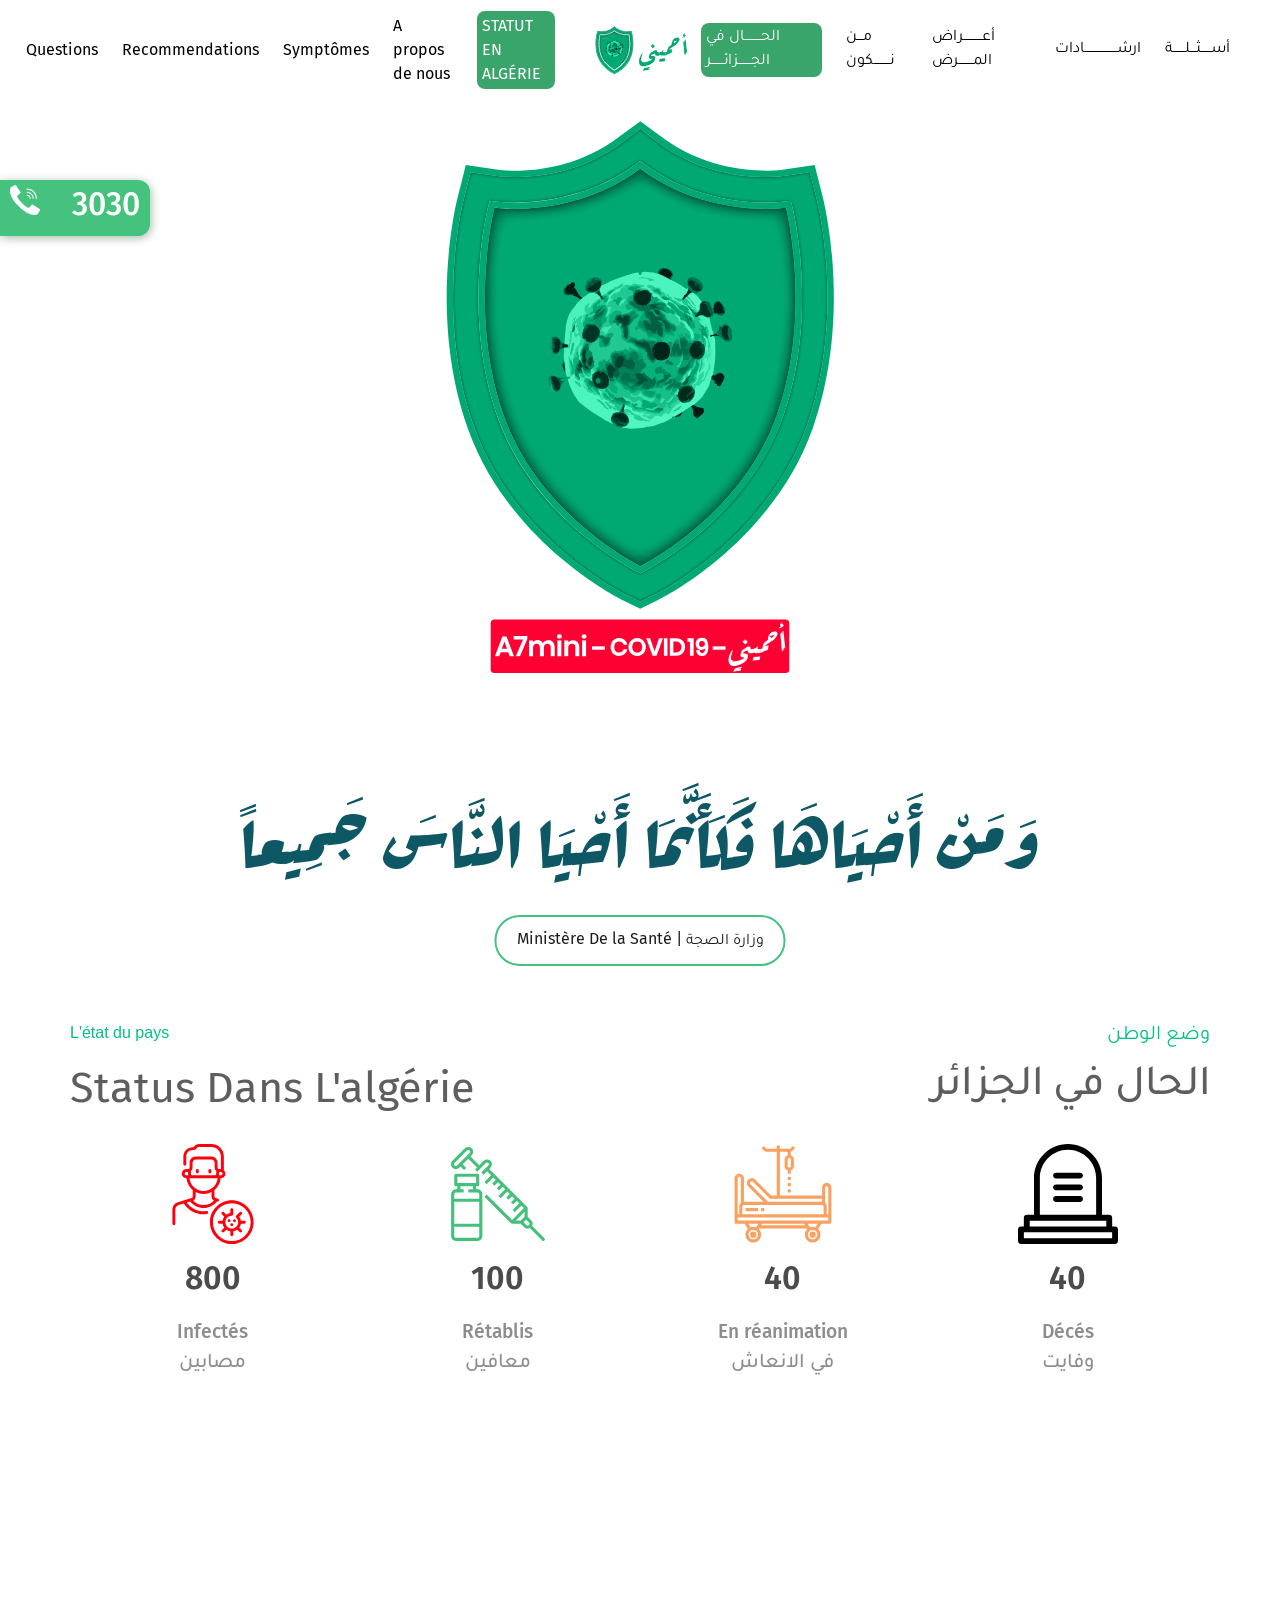
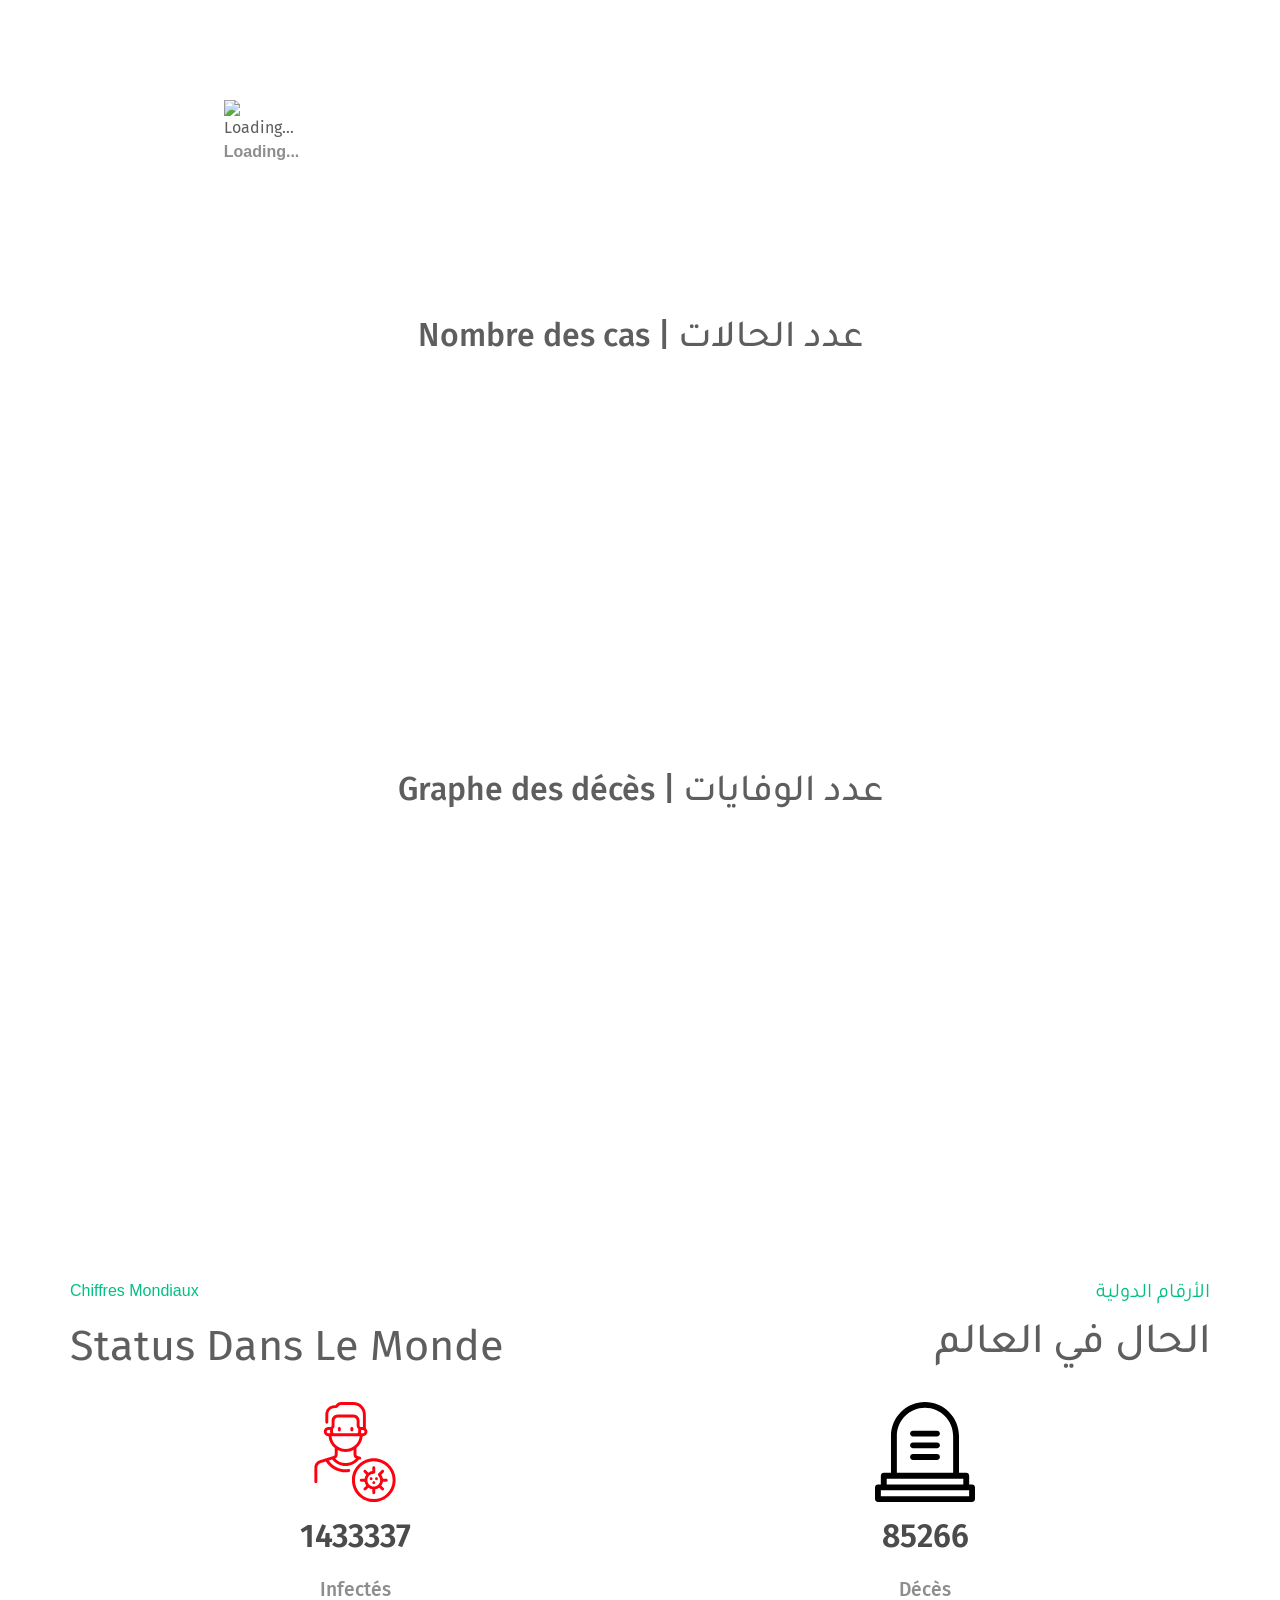
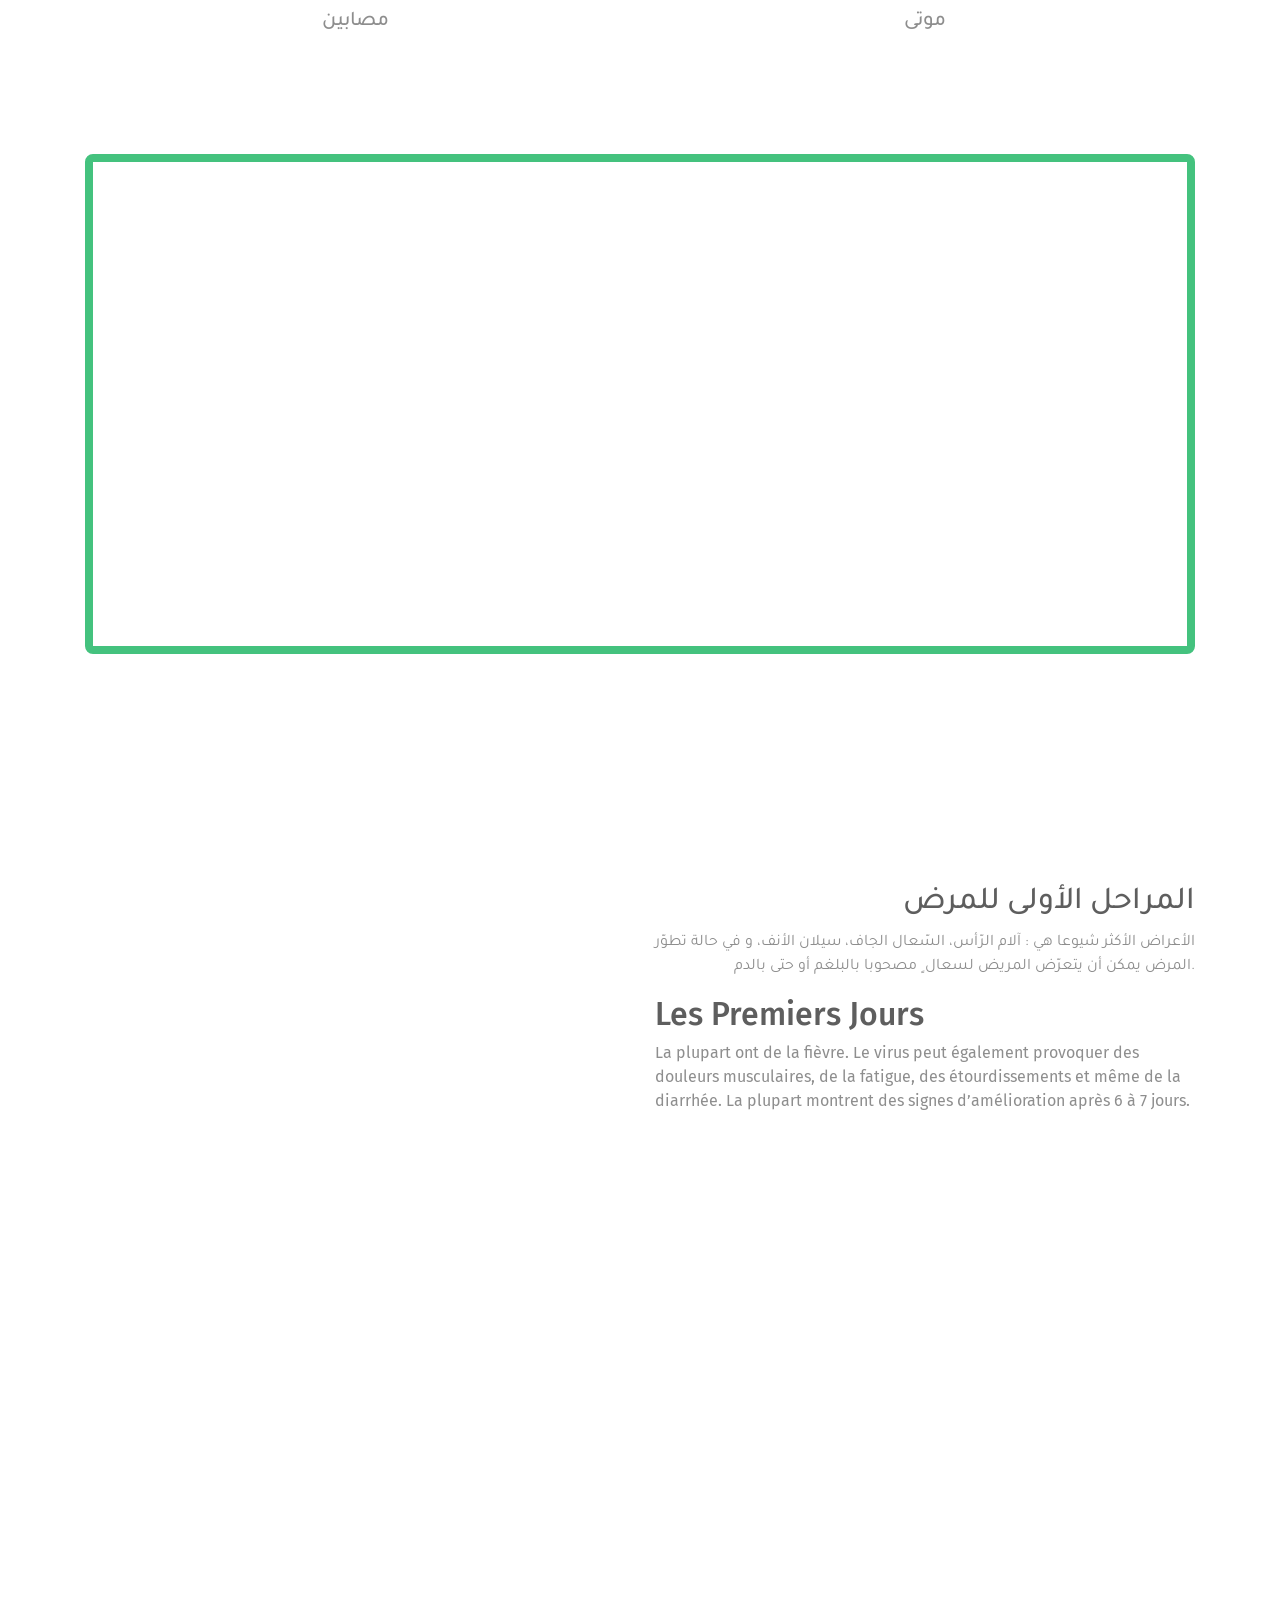
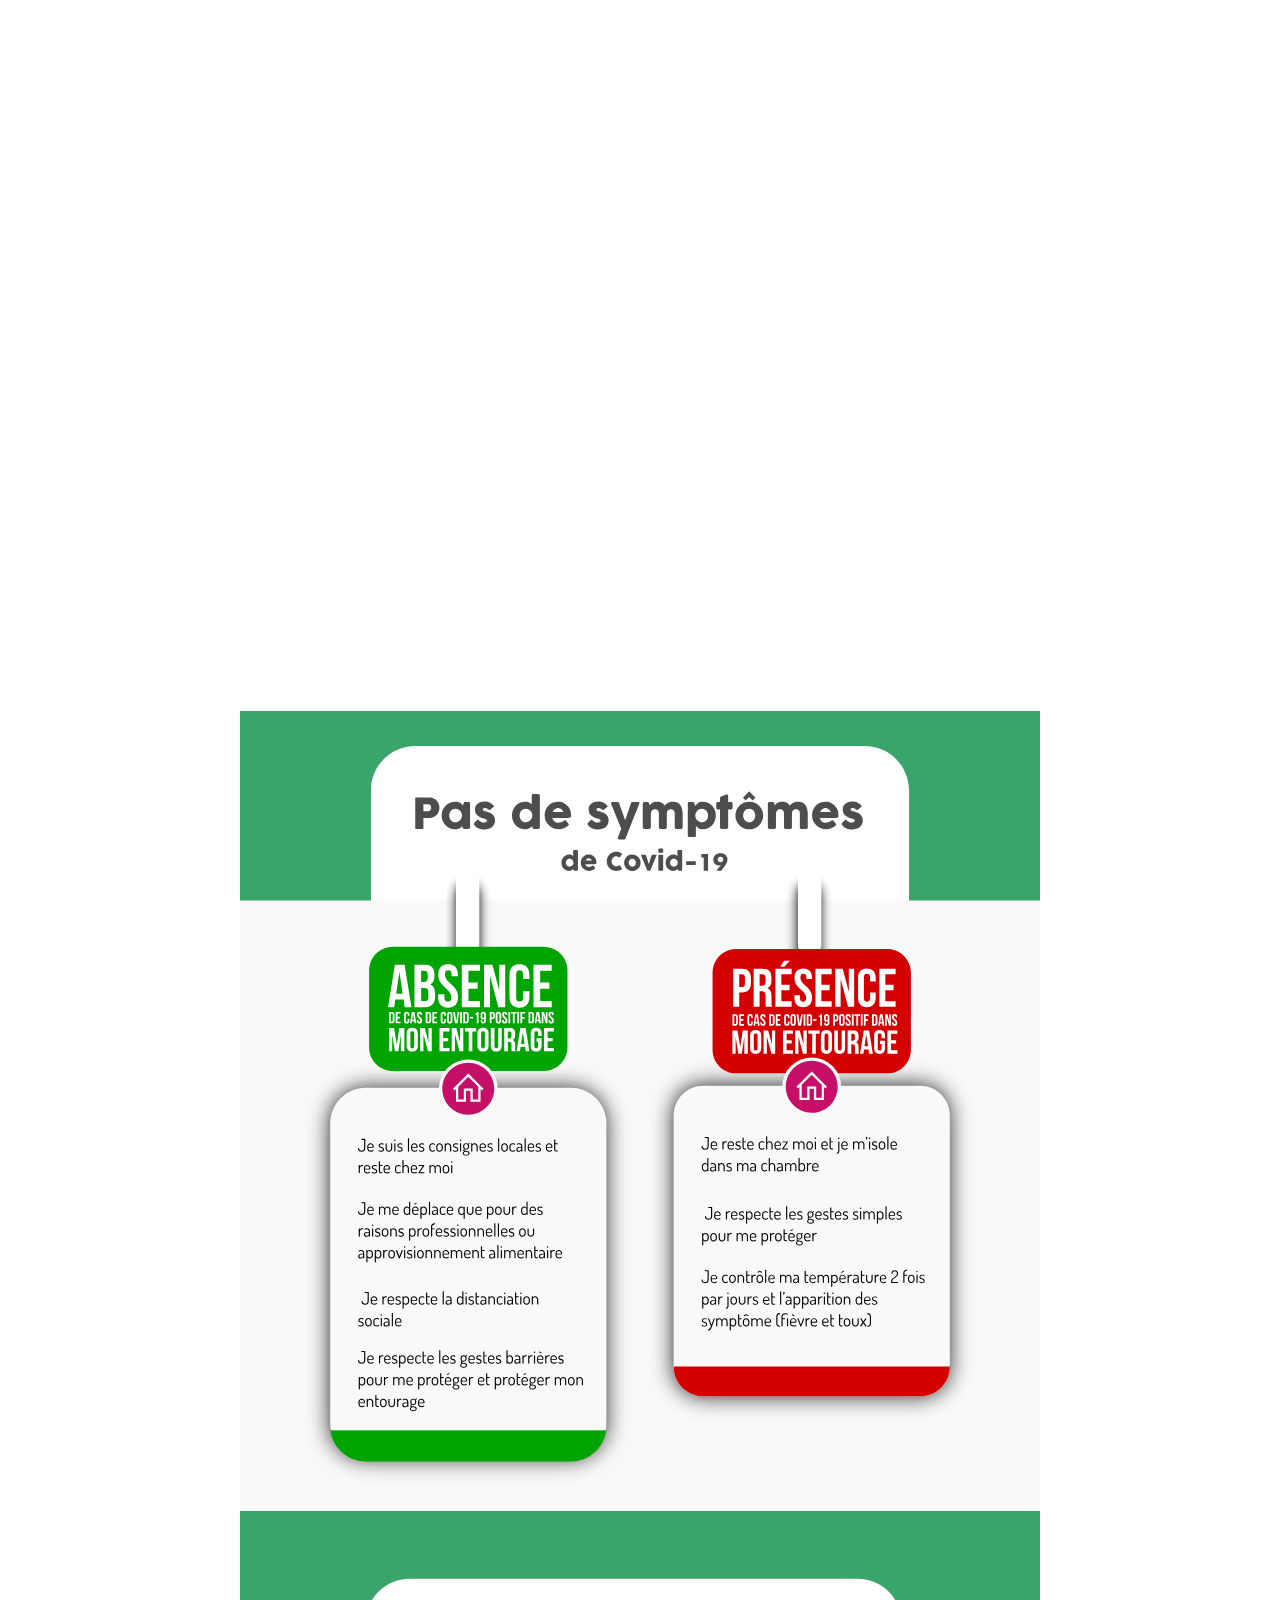
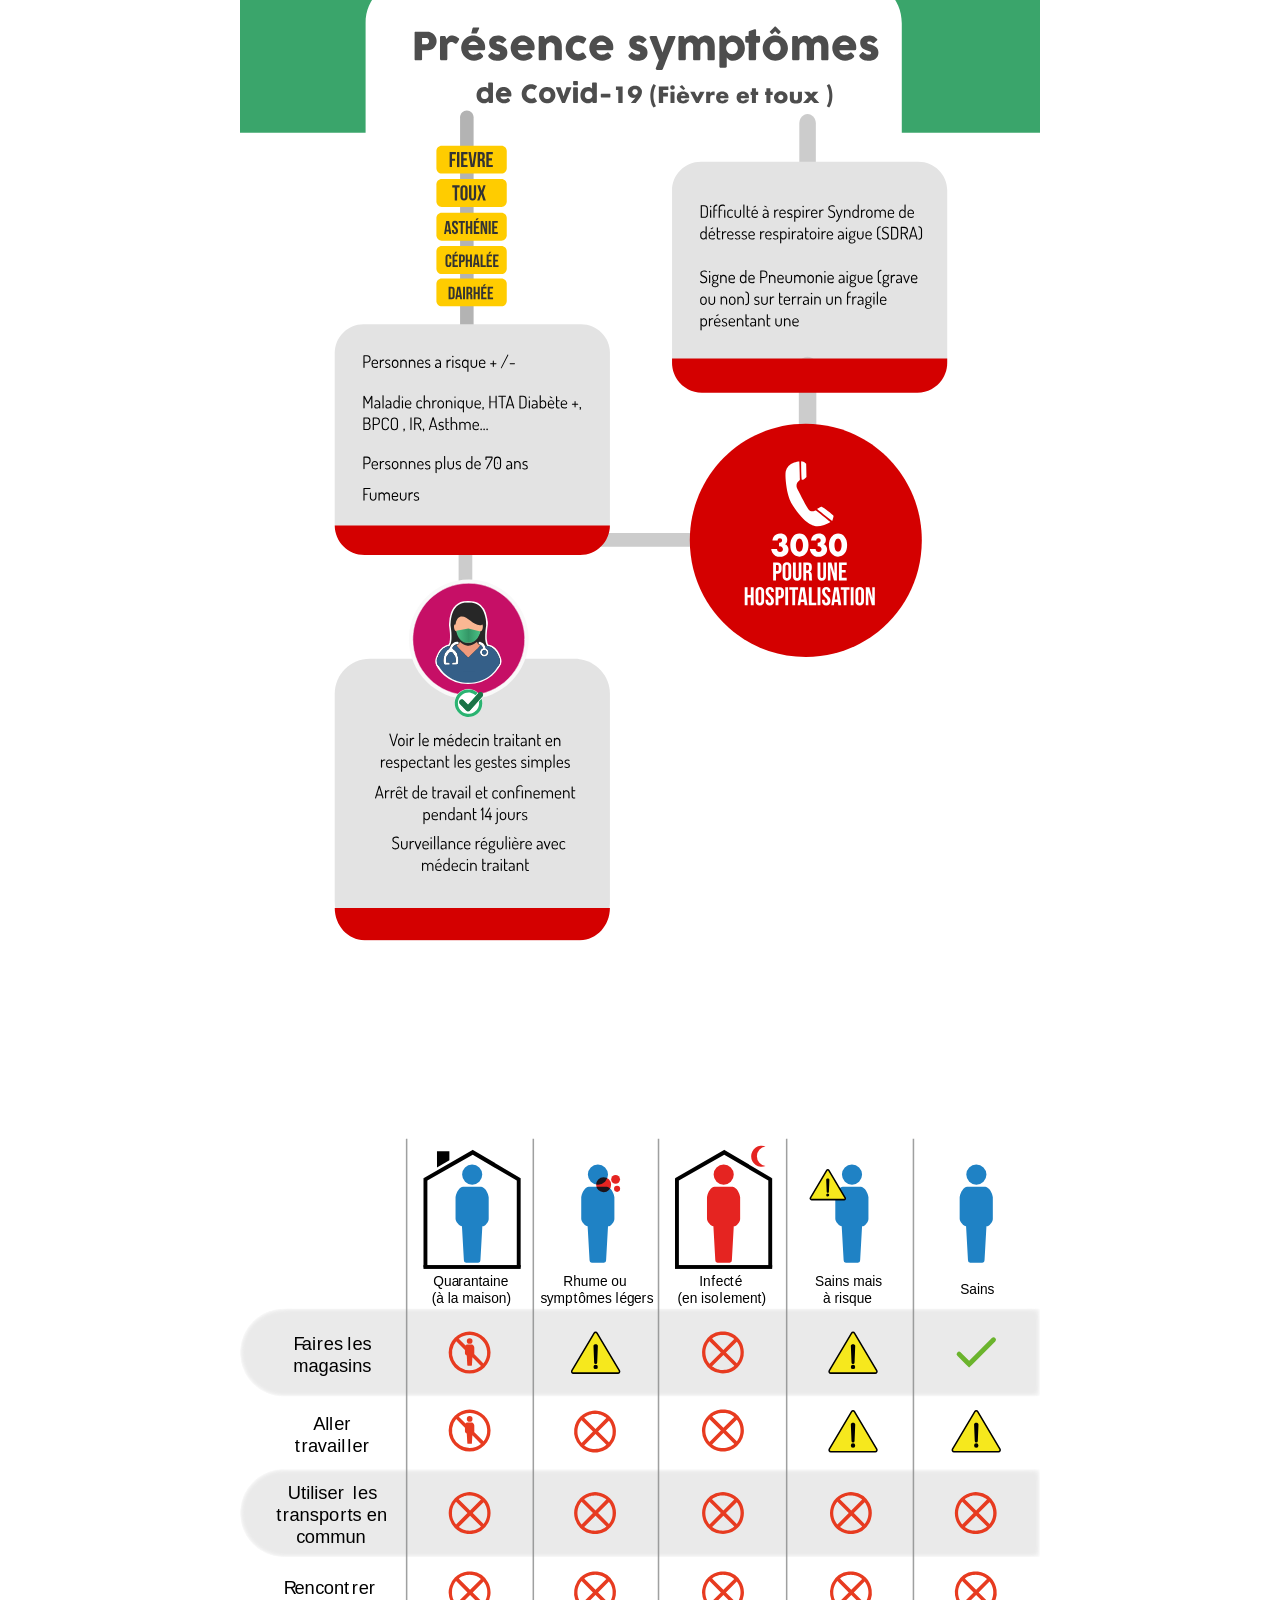
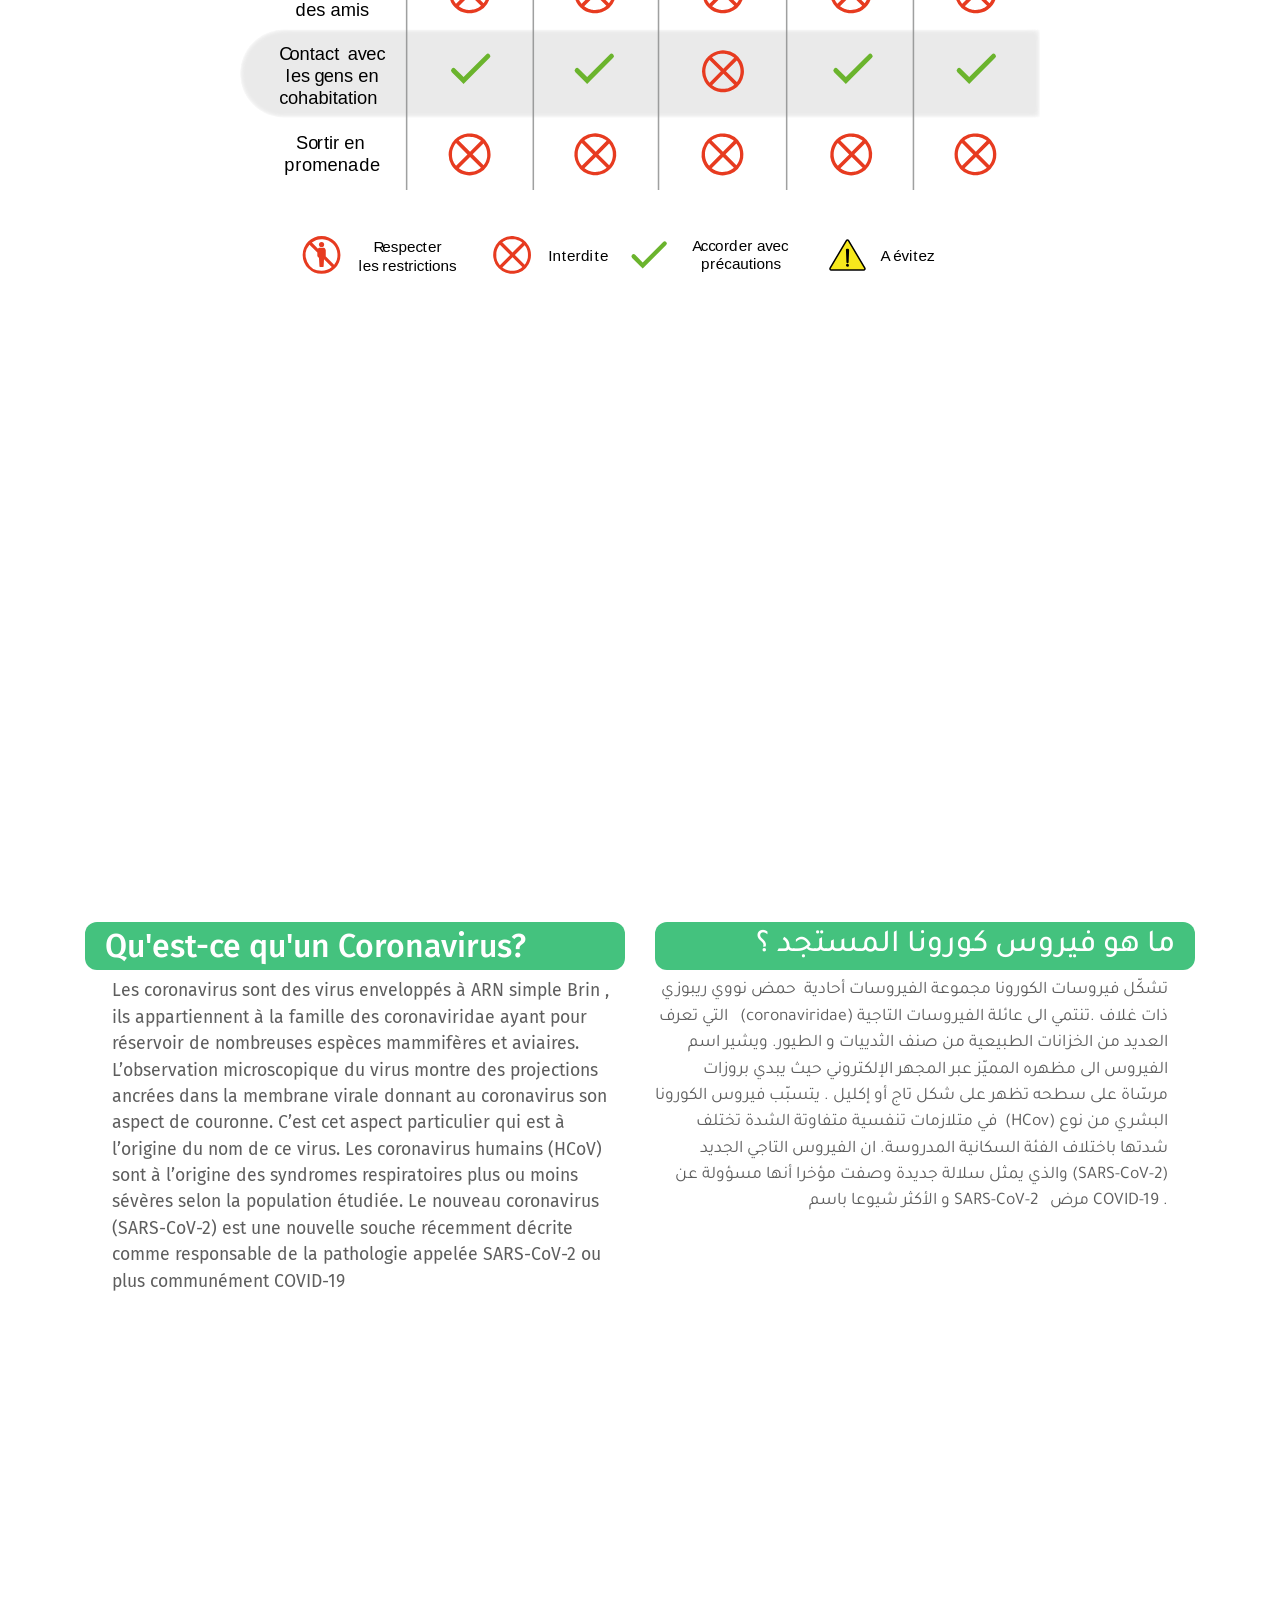
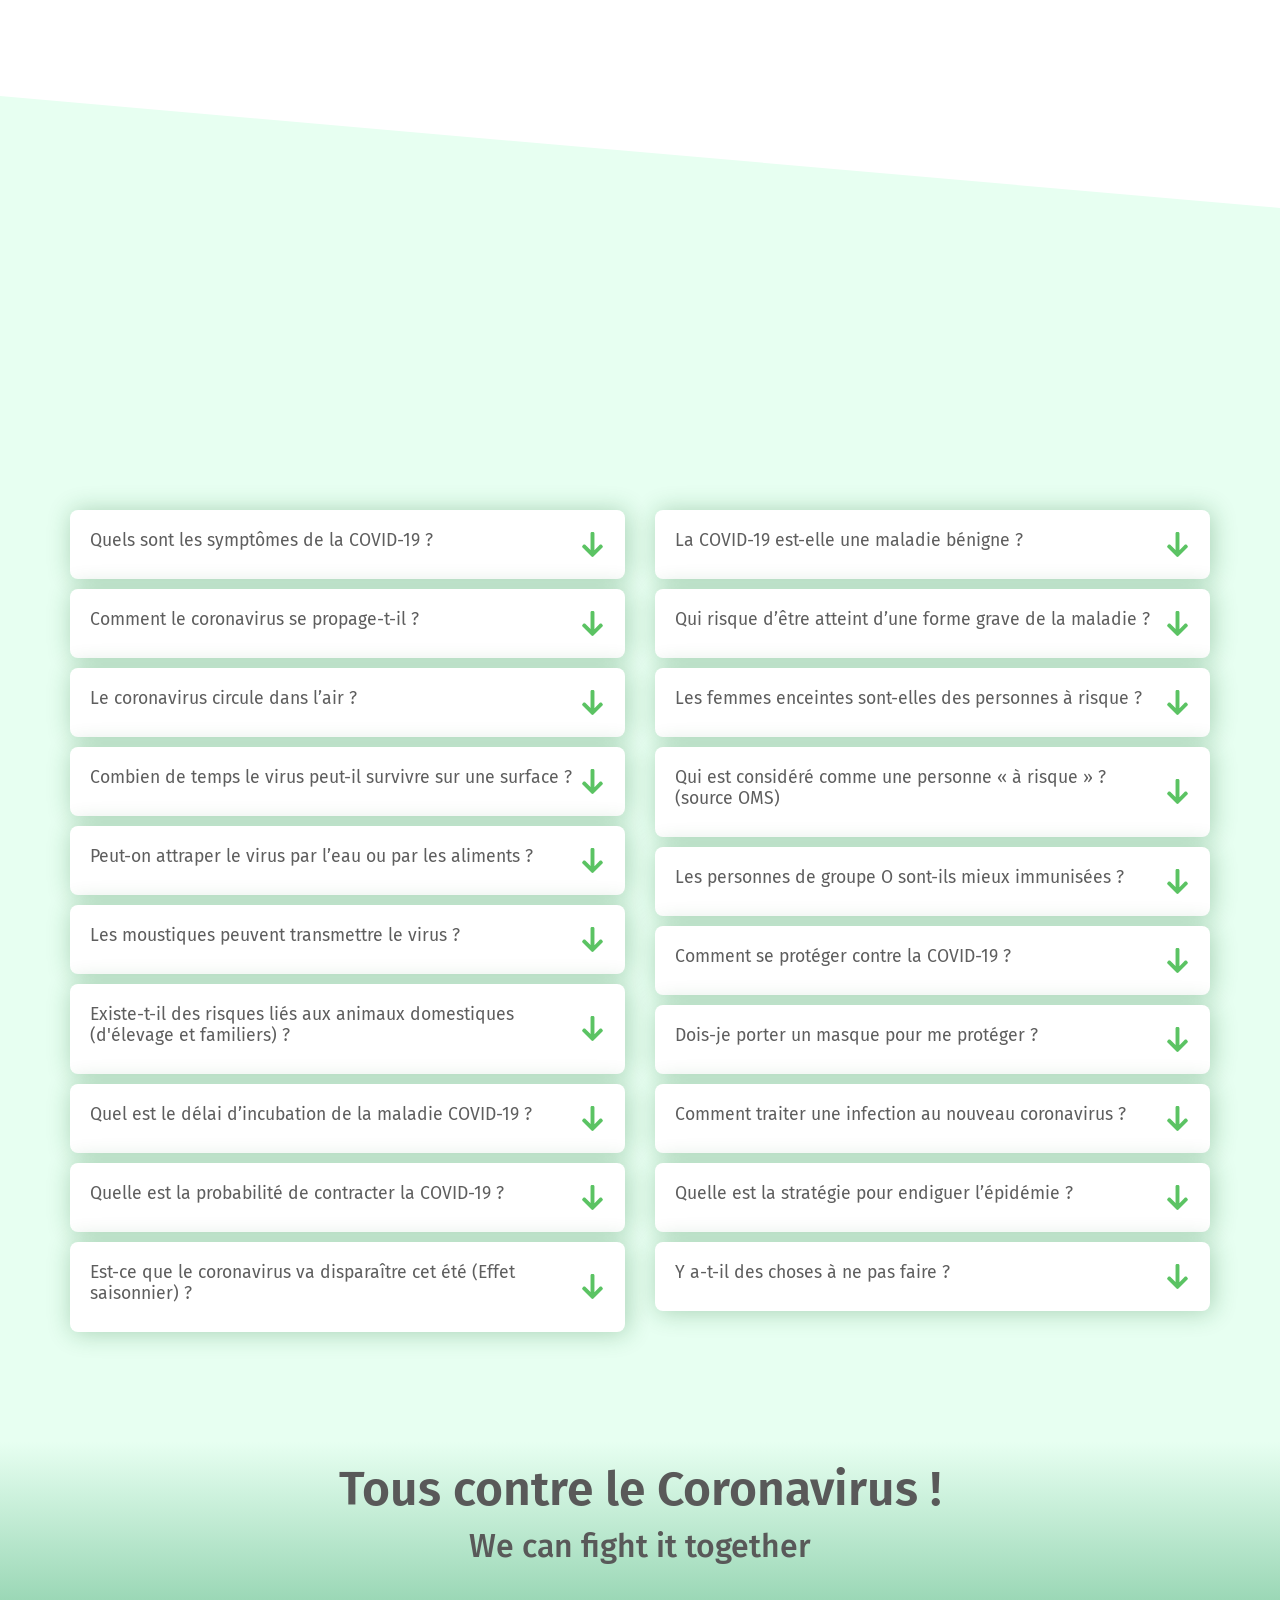
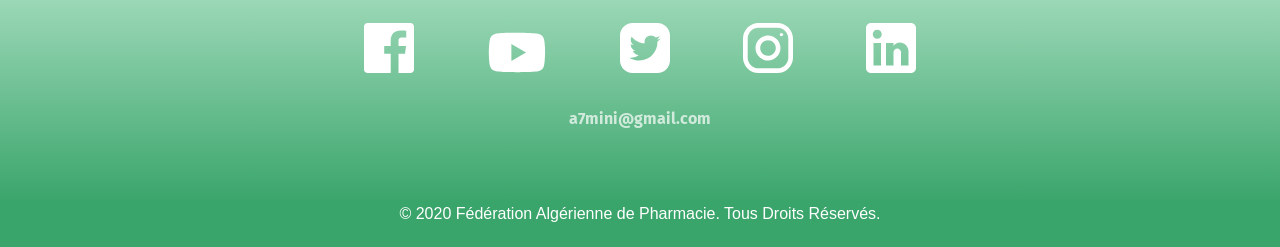
==== commit 56d69e75: "Added AOS animations to hole titles and sections. Implemented a part of recommendation page" ====
--- a/index.html
+++ b/index.html
@@ -35,7 +35,7 @@
     <!--Importing Stylesheet-->
     <link rel="stylesheet" href="css/style.css">
 
-    <title>A7mini</title>
+    <title>A7mini DZ</title>
 </head>
 <body id="document">
 
@@ -107,12 +107,16 @@
         <section id="status" class="status">
             <div class="container">
                 <div class="row">
-                    <p class="section-header-upper w-50">L'état du pays</p>
-                    <p class="section-header-upper text-arabic text-right w-50">وضع الوطن</p>
-                </div>
-                <div class="row">
-                    <h2 class="section-header w-50">Status Dans L'algérie</h2>
-                    <h2 class="section-header w-50 text-right text-arabic">الحال في الجزائر</h2>
+                    <p class="section-header-upper w-50"
+                    data-aos="fade-right" data-aos-anchor-placement="top-center">L'état du pays</p>
+                    <p class="section-header-upper text-arabic text-right w-50"
+                    data-aos="fade-left" data-aos-anchor-placement="top-center">وضع الوطن</p>
+                </div>
+                <div class="row">
+                    <h2 class="section-header w-50"
+                    data-aos="fade-right" data-aos-anchor-placement="top-center" data-aos-delay="100">Status Dans L'algérie</h2>
+                    <h2 class="section-header w-50 text-right text-arabic"
+                        data-aos="fade-left" data-aos-anchor-placement="top-center" data-aos-delay="100">الحال في الجزائر</h2>
                 </div>
                 <div class="row">
                     <div class="col-md-3 col-sm-12 status-element" data-aos="fade-up" data-aos-anchor-placement="top-center">
@@ -142,15 +146,21 @@
         <section id="map" class="map">
             <div class="container">
                 <div class="row">
-                    <p class="section-header-upper w-50">Où est l'Algérie</p>
-                    <p class="section-header-upper text-right text-arabic w-50">كيف هي الجزائر</p>
-                </div>
-                <div class="row">
-                    <h2 class="section-header w-50">Statistiques</h2>
-                    <h2 class="section-header w-50 text-right text-arabic">احـــصـــــاءات</h2>
-                </div>
-                <h3 class="text-center">Carte épidémiologique | <span class="text-arabic">خريطة وبائية</span></h3>
-                <div class="map-wrapper w-75 mx-auto">
+                    <p class="section-header-upper w-50"
+                    data-aos="fade-right" data-aos-anchor-placement="top-center" >Où est l'Algérie</p>
+                    <p class="section-header-upper text-right text-arabic w-50"
+                       data-aos="fade-left" data-aos-anchor-placement="top-center">كيف هي الجزائر</p>
+                </div>
+                <div class="row">
+                    <h2 class="section-header w-50"
+                        data-aos="fade-right" data-aos-anchor-placement="top-center" data-aos-delay="100">Statistiques</h2>
+                    <h2 class="section-header w-50 text-right text-arabic"
+                        data-aos="fade-left" data-aos-anchor-placement="top-center" data-aos-delay="100">احـــصـــــاءات</h2>
+                </div>
+                <h3 class="text-center"
+                    data-aos="fade-up" data-aos-anchor-placement="top-center" >Carte épidémiologique | <span class="text-arabic">خريطة وبائية</span></h3>
+                <div class="map-wrapper w-75 mx-auto"
+                     data-aos="fade-up" data-aos-anchor-placement="top-center" >
                     <div class="piktowrapper-embed"
                          style="height: 300px;background-color: coral; width: 0px;position: relative;"
                          data-uid="45276330-map-2">
@@ -179,7 +189,8 @@
                         ref.parentNode.insertBefore(js, ref);
                     }(document));</script>
                 </div>
-                <div class="row pt-3">
+                <div class="row pt-3"
+                     data-aos="fade-up" data-aos-anchor-placement="top-center" >
                     <div class="col-12">
                         <h3 class="text-center">Nombre des cas | <span class="text-arabic">عدد الحالات</span></h3>
                         <div class="graph-wrapper">
@@ -201,20 +212,26 @@
         <section id="world-status" class="status">
             <div class="container">
                 <div class="row">
-                    <p class="section-header-upper w-50">Chiffres Mondiaux</p>
-                    <p class="section-header-upper text-arabic text-right w-50">الأرقام الدولية</p>
-                </div>
-                <div class="row">
-                    <h2 class="section-header w-50">Status Dans Le Monde</h2>
-                    <h2 class="section-header w-50 text-right text-arabic">الحال في العالم</h2>
-                </div>
-                <div class="row">
-                    <div class="col-md-6 col-sm-12 status-element">
+                    <p class="section-header-upper w-50"
+                       data-aos="fade-right" data-aos-anchor-placement="top-center" >Chiffres Mondiaux</p>
+                    <p class="section-header-upper text-arabic text-right w-50"
+                       data-aos="fade-left" data-aos-anchor-placement="top-center" >الأرقام الدولية</p>
+                </div>
+                <div class="row">
+                    <h2 class="section-header w-50"
+                        data-aos="fade-right" data-aos-anchor-placement="top-center" data-aos-delay="100">Status Dans Le Monde</h2>
+                    <h2 class="section-header w-50 text-right text-arabic"
+                        data-aos="fade-left" data-aos-anchor-placement="top-center" data-aos-delay="100">الحال في العالم</h2>
+                </div>
+                <div class="row">
+                    <div class="col-md-6 col-sm-12 status-element"
+                         data-aos="fade-up" data-aos-anchor-placement="top-center" >
                         <img src="imgs/coronavirus.svg"  alt="">
                         <p class="status-number  world-status status-number-inf">1433337</p>
                         <p class="status-text">Infectés <br> <span class="text-arabic">مصابين</span></p>
                     </div>
-                    <div class="col-md-6 col-sm-12 status-element ">
+                    <div class="col-md-6 col-sm-12 status-element "
+                         data-aos="fade-up" data-aos-anchor-placement="top-center" data-aos-delay="150">
                         <img src="imgs/grave.svg" alt="">
                         <p class="status-number  world-status status-number-dec">85266</p>
                         <p class="status-text">Décès <br> <span class="text-arabic">موتى</span></p>
@@ -224,7 +241,7 @@
         </section>
 
         <section class="video">
-            <div class="container">
+            <div class="container" data-aos="fade-up" data-aos-anchor-placement="top-top">
                 <div class="video-container">
                     <iframe
                     src="https://www.youtube.com/embed/yrYeZiV5Qh4">
@@ -236,12 +253,16 @@
         <section id="symptoms" class="symptoms">
             <div class="container">
                 <div class="row">
-                    <p class="section-header-upper w-50">Suis-je malade ?</p>
-                    <p class="section-header-upper text-right text-arabic w-50">هل أنا مصاب ؟</p>
-                </div>
-                <div class="row">
-                    <h2 class="section-header w-50">Symptomes du COVID-19</h2>
-                    <h2 class="section-header w-50 text-right text-arabic">أعراض فيروس الكورونا</h2>
+                    <p class="section-header-upper w-50"
+                       data-aos="fade-right" data-aos-anchor-placement="top-top" >Suis-je malade ?</p>
+                    <p class="section-header-upper text-right text-arabic w-50"
+                       data-aos="fade-left" data-aos-anchor-placement="top-top" >هل أنا مصاب ؟</p>
+                </div>
+                <div class="row">
+                    <h2 class="section-header w-50"
+                        data-aos="fade-right" data-aos-anchor-placement="top-top" data-aos-delay="100">Symptomes du COVID-19</h2>
+                    <h2 class="section-header w-50 text-right text-arabic"
+                        data-aos="fade-left" data-aos-anchor-placement="top-top" data-aos-delay="100">أعراض فيروس الكورونا</h2>
                 </div>
                 <div class="row">
 
@@ -264,7 +285,8 @@
                         <img id="symptoms-img-3" src="imgs/symptom_step3.png" alt="" class="w-100 symptoms-img">
                         <img id="symptoms-img-4" src="imgs/symptom_step4.png" alt="" class="w-100 symptoms-img">
                     </div>
-                    <div class="d-none d-md-block col-md-6 col-sm-4">
+                    <div class="d-none d-md-block col-md-6 col-sm-4"
+                         data-aos="fade-left" data-aos-anchor-placement="top-top" data-aos-delay="200">
                         <div class="symptoms-text">
                             <h3 class="symptoms-title-arabic text-arabic text-right">المراحل الأولى للمرض	</h3>
                             <p class="symptoms-paragraph-arabic text-arabic text-right">الأعراض الأكثر شيوعا هي : آلام الرّأس، السّعال الجاف، سيلان الأنف، و في حالة تطوّر المرض يمكن أن يتعرّض المريض لسعال ٍ مصحوبا بالبلغم أو حتى بالدم.</p>
@@ -279,22 +301,28 @@
             </div>
         </section>
 
-        <section class="decisions" style="mt-4">
+        <section class="decisions">
             <div class="container">
                 <div class="row">
-                    <p class="section-header-upper w-50">Quoi faire maintenant</p>
-                    <p class="section-header-upper text-arabic text-right w-50">مذا أفعل الأن</p>
-                </div>
-                <div class="row">
-                    <h2 class="section-header w-50">Action à prendre</h2>
-                    <h2 class="section-header w-50 text-right text-arabic">ما يجب فعله</h2>
+                    <p class="section-header-upper w-50"
+                       data-aos="fade-right" data-aos-anchor-placement="top-center">Quoi faire maintenant</p>
+                    <p class="section-header-upper text-arabic text-right w-50"
+                       data-aos="fade-left" data-aos-anchor-placement="top-center" >مذا أفعل الأن</p>
+                </div>
+                <div class="row">
+                    <h2 class="section-header w-50"
+                        data-aos="fade-right" data-aos-anchor-placement="top-center" data-aos-delay="100">Action à prendre</h2>
+                    <h2 class="section-header w-50 text-right text-arabic"
+                        data-aos="fade-left" data-aos-anchor-placement="top-center" data-aos-delay="100">ما يجب فعله</h2>
                 </div>
                 <div class="row">
                     <div class="col-12">
-                        <div class="img-wrapper"><img src="imgs/Pas%20de%20symptômes.svg" alt=""></div>
+                        <div class="img-wrapper"
+                        data-aos="fade-up" data-aos-anchor-placement="top-center"><img src="imgs/Pas%20de%20symptômes.svg" alt=""></div>
                     </div>
                     <div class="col-12">
-                        <div class="img-wrapper"><img src="imgs/Présence%20symptômes.svg" alt=""></div>
+                        <div class="img-wrapper"
+                        data-aos="fade-up" data-aos-anchor-placement="top-center"><img src="imgs/Présence%20symptômes.svg" alt=""></div>
                     </div>
                 </div>
             </div>
@@ -303,29 +331,39 @@
         <section class="restrictions">
             <div class="container">
                 <div class="row">
-                    <p class="section-header-upper w-50">A ne pas faire</p>
-                    <p class="section-header-upper text-right text-arabic w-50">ما لا يجب فعله</p>
-                </div>
-                <div class="row">
-                    <h2 class="section-header w-50">Restrictions</h2>
-                    <h2 class="section-header w-50 text-right text-arabic">قيود يجب الالتزام بها</h2>
-                </div>
-                <div class="img-wrapper"><img src="imgs/Tableau%20FR%20svg.svg" alt=""></div>
+                    <p class="section-header-upper w-50"
+                       data-aos="fade-right" data-aos-anchor-placement="top-top">A ne pas faire</p>
+                    <p class="section-header-upper text-right text-arabic w-50"
+                       data-aos="fade-left" data-aos-anchor-placement="top-top">ما لا يجب فعله</p>
+                </div>
+                <div class="row">
+                    <h2 class="section-header w-50"
+                        data-aos="fade-right" data-aos-anchor-placement="top-top" data-aos-delay="100">Restrictions</h2>
+                    <h2 class="section-header w-50 text-right text-arabic"
+                        data-aos="fade-left" data-aos-anchor-placement="top-top" data-aos-delay="100">قيود يجب الالتزام بها</h2>
+                </div>
+                <div class="img-wrapper"
+                     data-aos="fade-up" data-aos-anchor-placement="top-top" data-aos-delay="200"><img src="imgs/Tableau%20FR%20svg.svg" alt=""></div>
             </div>
         </section>
 
         <section id="recommendations" class="recommendations">
             <div class="container">
                 <div class="row">
-                    <p class="section-header-upper w-50">A faire</p>
-                    <p class="section-header-upper text-right text-arabic w-50">ما يجب فعله</p>
-                </div>
-                <div class="row">
-                    <h2 class="section-header w-50">Recommendations</h2>
-                    <h2 class="section-header w-50 text-right text-arabic">ارشــادات</h2>
-                </div>
-                <div class="row">
-                    <div class="col-12 col-md-6 p-5">
+                    <p class="section-header-upper w-50"
+                       data-aos="fade-right" data-aos-anchor-placement="top-top">A faire</p>
+                    <p class="section-header-upper text-right text-arabic w-50"
+                       data-aos="fade-left" data-aos-anchor-placement="top-top">ما يجب فعله</p>
+                </div>
+                <div class="row">
+                    <h2 class="section-header w-50"
+                        data-aos="fade-right" data-aos-anchor-placement="top-top" data-aos-delay="100">Recommendations</h2>
+                    <h2 class="section-header w-50 text-right text-arabic"
+                        data-aos="fade-left" data-aos-anchor-placement="top-top" data-aos-delay="100">ارشــادات</h2>
+                </div>
+                <div class="row">
+                    <div class="col-12 col-md-6 p-5"
+                         data-aos="fade-up" data-aos-anchor-placement="top-top">
                         <div class="recommendation-element d-flex flex-column justify-content-around">
                             <a href="./recommendation_publique.html">
                                 <div class="img-wrapper">
@@ -355,7 +393,8 @@
                                 <p class="text-center"><span class="text-arabic">ارشادات لكافة المواطنين</span> <br>Recommendations Pour Le Grand Public </p></a>
                         </div>
                     </div>
-                    <div class="col-12 col-md-6 p-5">
+                    <div class="col-12 col-md-6 p-5"
+                         data-aos="fade-left" data-aos-anchor-placement="top-top" data-aos-delay="200">
                         <div class="recommendation-element d-flex flex-column justify-content-around">
                             <a href="#">
                                 <div class="img-wrapper">
@@ -402,13 +441,15 @@
         <section class="question">
             <div class="container">
                 <div class="row">
-                    <div class="col-12 col-md-6">
+                    <div class="col-12 col-md-6"
+                         data-aos="fade-right" data-aos-anchor-placement="top-top">
                         <h3>Qu'est-ce qu'un Coronavirus? </h3>
                         <p>Les coronavirus sont des virus enveloppés à ARN simple Brin , ils appartiennent à la famille des coronaviridae ayant pour réservoir de nombreuses espèces mammifères et aviaires.
                             L’observation microscopique du virus montre des projections ancrées dans la membrane virale donnant au coronavirus son aspect de couronne. C’est cet aspect particulier qui est à l’origine du nom de ce virus.
                             Les coronavirus humains (HCoV) sont à l’origine des syndromes respiratoires plus ou moins sévères selon la population étudiée. Le nouveau coronavirus (SARS-CoV-2) est une nouvelle souche récemment décrite comme responsable de la pathologie appelée SARS-CoV-2 ou plus communément COVID-19</p>
                     </div>
-                    <div class="col-12 col-md-6">
+                    <div class="col-12 col-md-6"
+                         data-aos="fade-left" data-aos-anchor-placement="top-top">
                         <h3 class="text-arabic text-right">ما هو فيروس كورونا المستجد ؟</h3>
                         <p class="text-arabic text-right">تشكّل فيروسات الكورونا مجموعة الفيروسات أحادية&nbsp; حمض نووي ريبوزي ذات غلاف .تنتمي الى عائلة الفيروسات التاجية
                             <span dir="ltr">(coronaviridae)</span> &nbsp; التي تعرف العديد من الخزانات الطبيعية من صنف الثدييات و الطيور. ويشير اسم الفيروس الى مظهره المميّز عبر المجهر الإلكتروني حيث يبدي بروزات مرسّاة على سطحه تظهر على شكل تاج أو  إكليل .
@@ -420,13 +461,15 @@
                     </div>
                 </div>
                 <div class="row">
-                    <div class="col-12 col-md-6">
+                    <div class="col-12 col-md-6"
+                         data-aos="fade-right" data-aos-anchor-placement="top-top">
                         <h3>Qu’est-ce que le Covid-19 ?</h3>
                         <p>COVID-19 ( CO : Corona VI : Virus D: Disease 19 – découvert en 2019) :
                             Le COVID-19 est le nom de la maladie causée par la nouvelle souche de coronavirus (SARS-CoV-2). Cette nouvelle souche a été pour la première fois identifiée dans la ville de Wuhan dans la province du Hubei en Chine en fin d’année 2019
                             Les Coronavirus sont une grande famille de virus, qui provoquent des maladies allant d’un simple rhume (certains virus saisonniers sont des Coronavirus) à des pathologies plus sévères comme le MERS-COV ou le SRAS.</p>
                     </div>
-                    <div class="col-12 col-md-6">
+                    <div class="col-12 col-md-6"
+                         data-aos="fade-left" data-aos-anchor-placement="top-top">
                         <h3 class="text-arabic text-right">ما هو مرض الكوفيد-19 ؟</h3>
                         <p class="text-arabic text-right" dir="rtl"><span dir="ltr">COVID-19</span><span dir="rtl">:</span> كوفيد-19 ( .<span
                                 dir="ltr">CO</span>: <span dir="ltr">corona</span> = كورونا&nbsp;, <span
@@ -440,16 +483,20 @@
 
         <section id="faq">
             <div class="container faq-container">
-                <h2 class="section-header text-center font-weight-bold">Questions Les Plus Fréquentes</h2>
-                <h2 class="section-header text-center text-arabic font-weight-bold">الأســـــــئــلـــــة الشــــائـــعـــة</h2>
-                <div class="switch switch--horizontal switch--expanding-inner">
+                <h2 class="section-header text-center font-weight-bold"
+                    data-aos="fade-right" data-aos-anchor-placement="top-top" >Questions Les Plus Fréquentes</h2>
+                <h2 class="section-header text-center text-arabic font-weight-bold"
+                    data-aos="fade-left" data-aos-anchor-placement="top-top" >الأســـــــئــلـــــة الشــــائـــعـــة</h2>
+                <div class="switch switch--horizontal switch--expanding-inner"
+                     data-aos="fade-up" data-aos-anchor-placement="top-top" >
                     <input id="radio-i" type="radio" name="fifth-switch" checked="checked" />
                     <label for="radio-i">Français   </label>
                     <input id="radio-j" type="radio" name="fifth-switch" />
                     <label for="radio-j"><span class="text-right text-arabic">عربي</span></label>
                     <span class="toggle-outside"><span class="toggle-inside"></span></span>
                 </div>
-                <div class="row">
+                <div class="row"
+                     data-aos="fade-in" data-aos-anchor-placement="top-top" data-aos-delay="200" >
                     <div class="col-12 col-md-6">
                         <div class="faq-element">
                             <div class="faq-question">
--- a/css/style.css
+++ b/css/style.css
@@ -17,4 +17,6 @@
 @import "components/recommendation_public/recommendations.css";
 @import "components/question.css";
 @import "components/switch-button.css";
-@import "components/map.css";+@import "components/map.css";
+@import "components/slider.css";
+@import "components/recommendation_public/recommendation-hero.css";
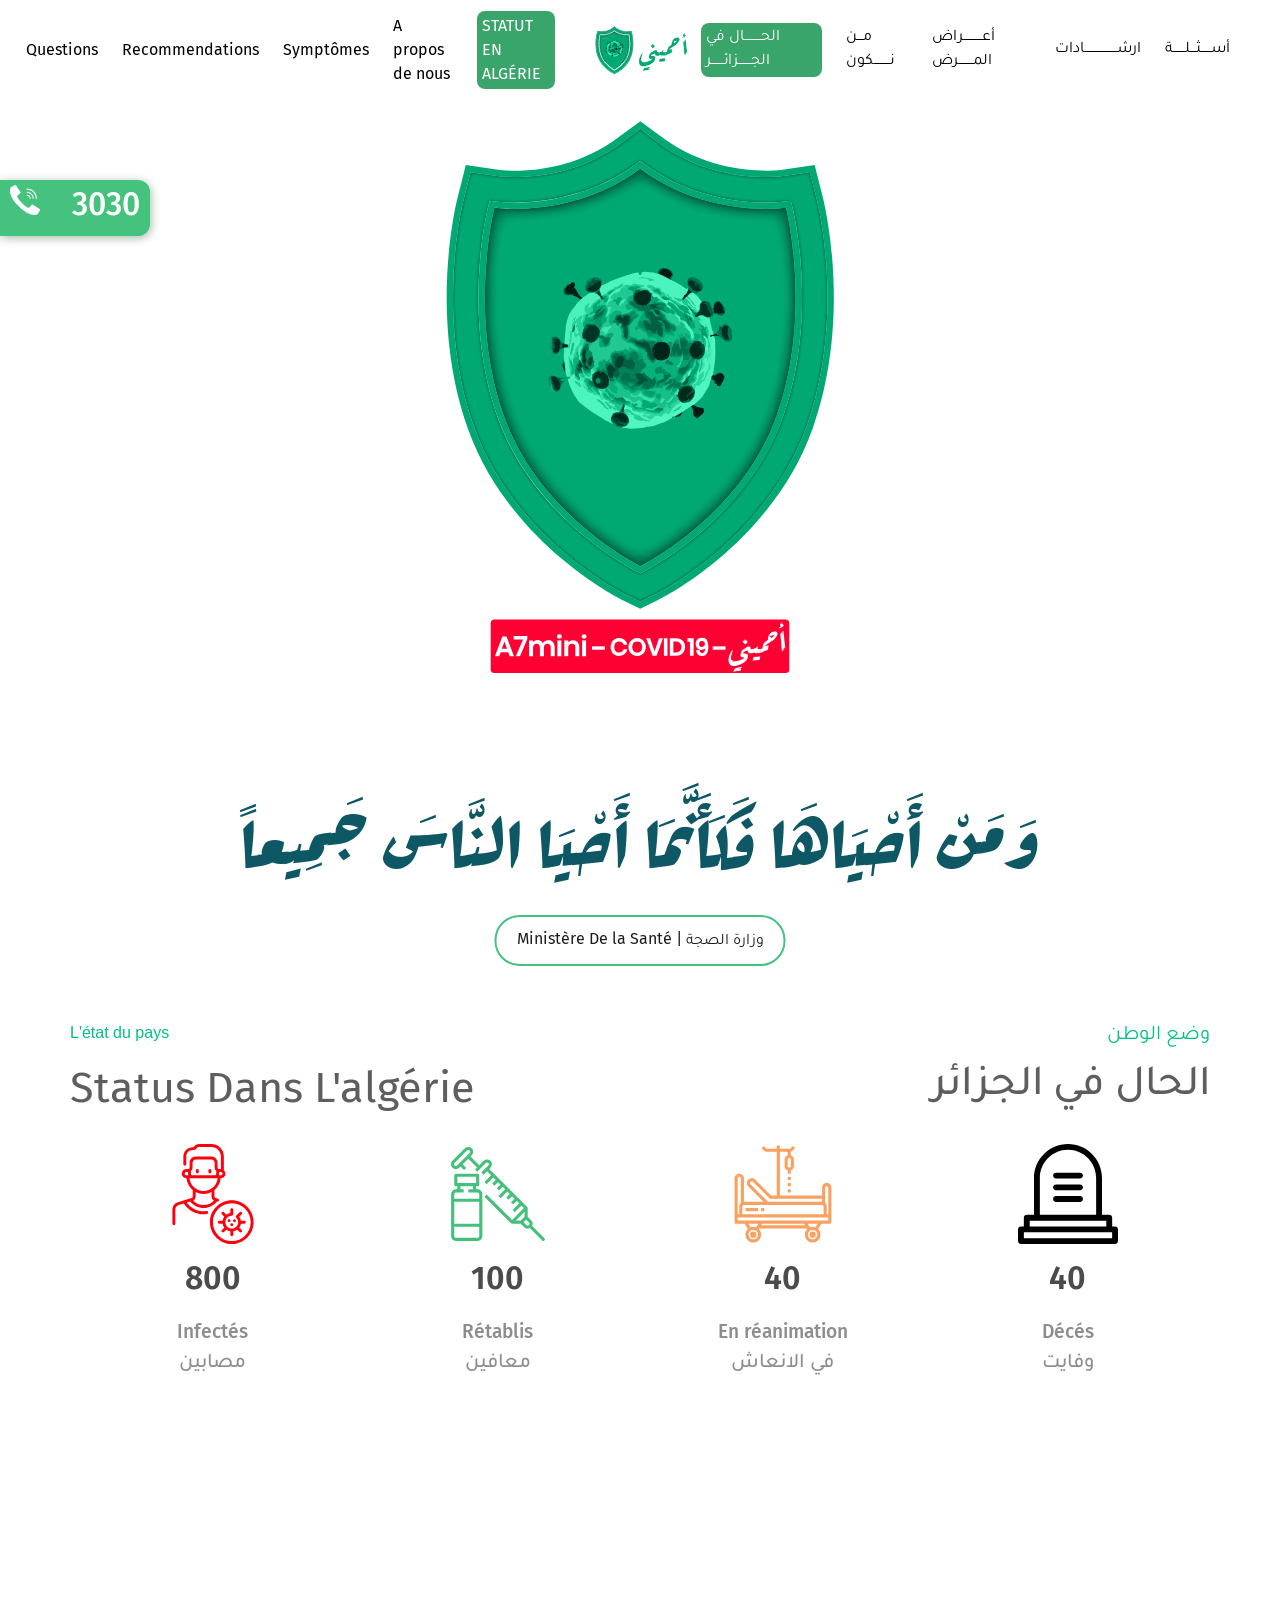
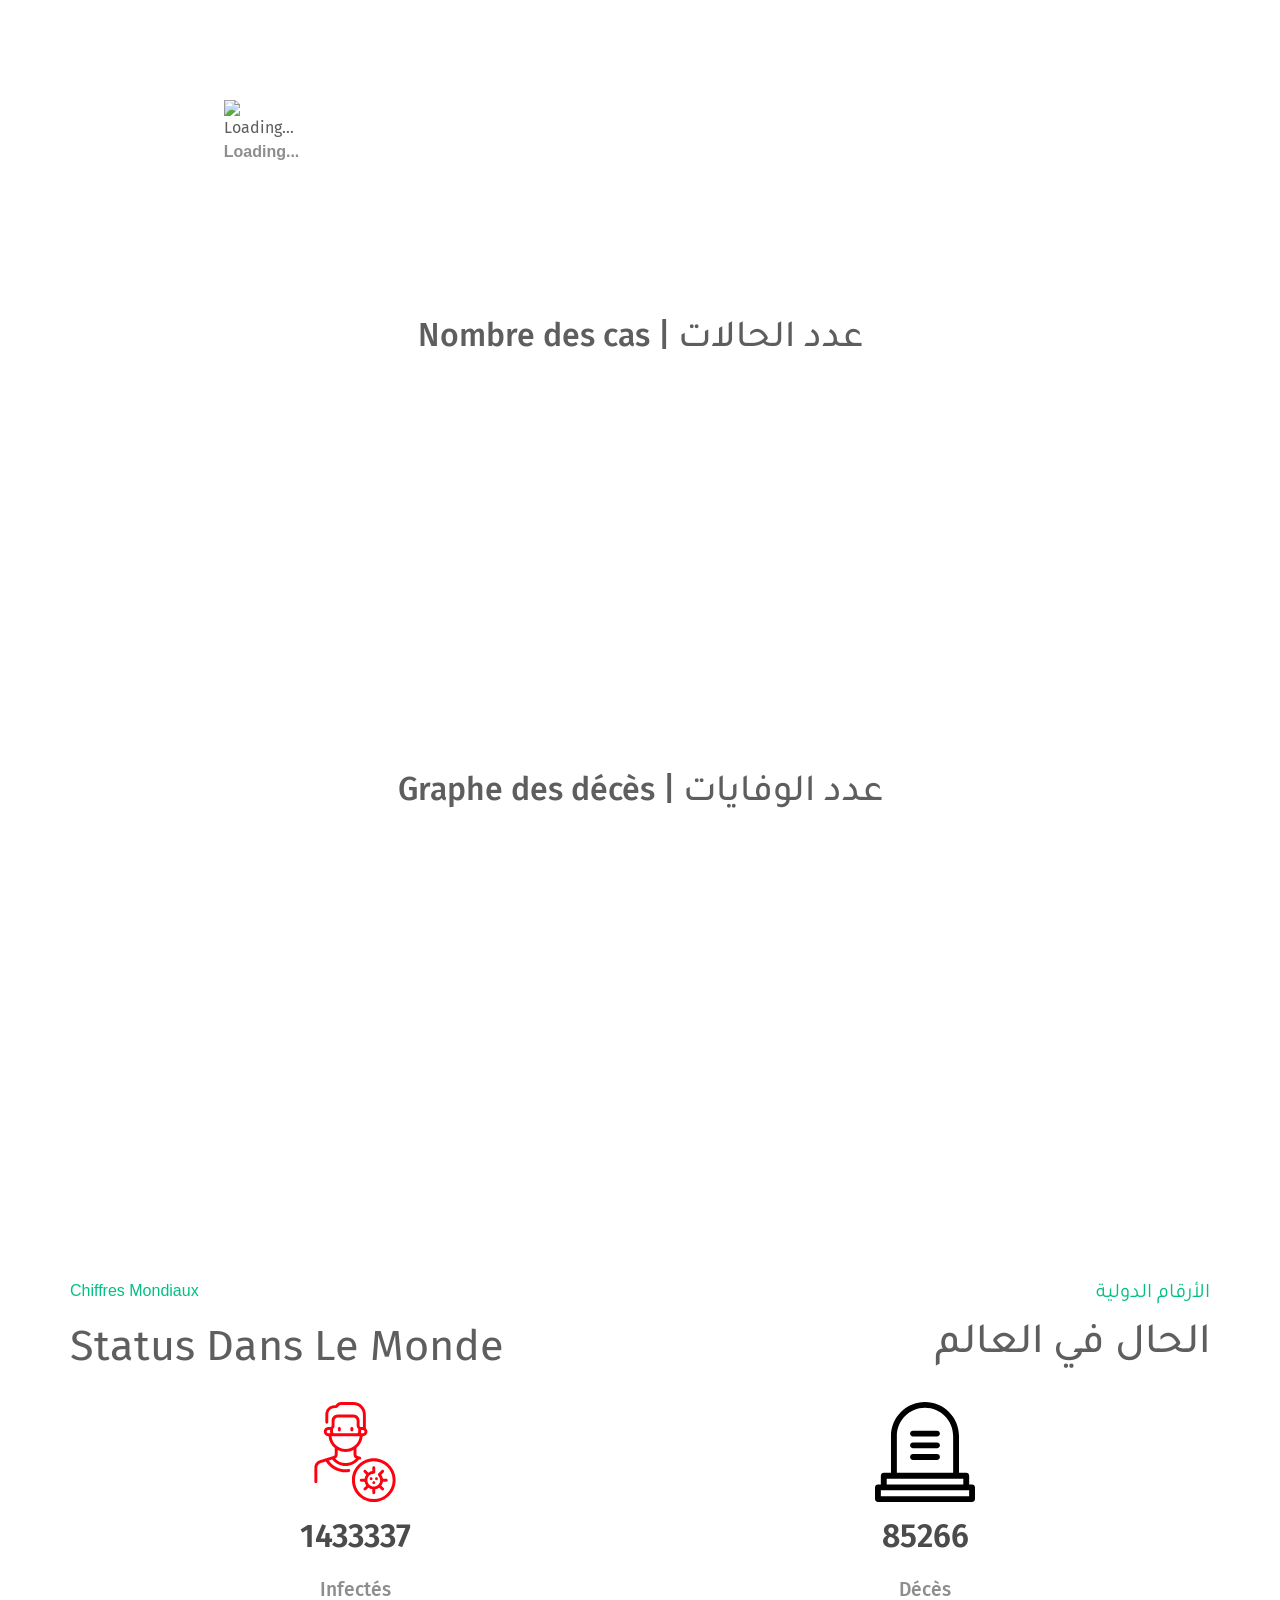
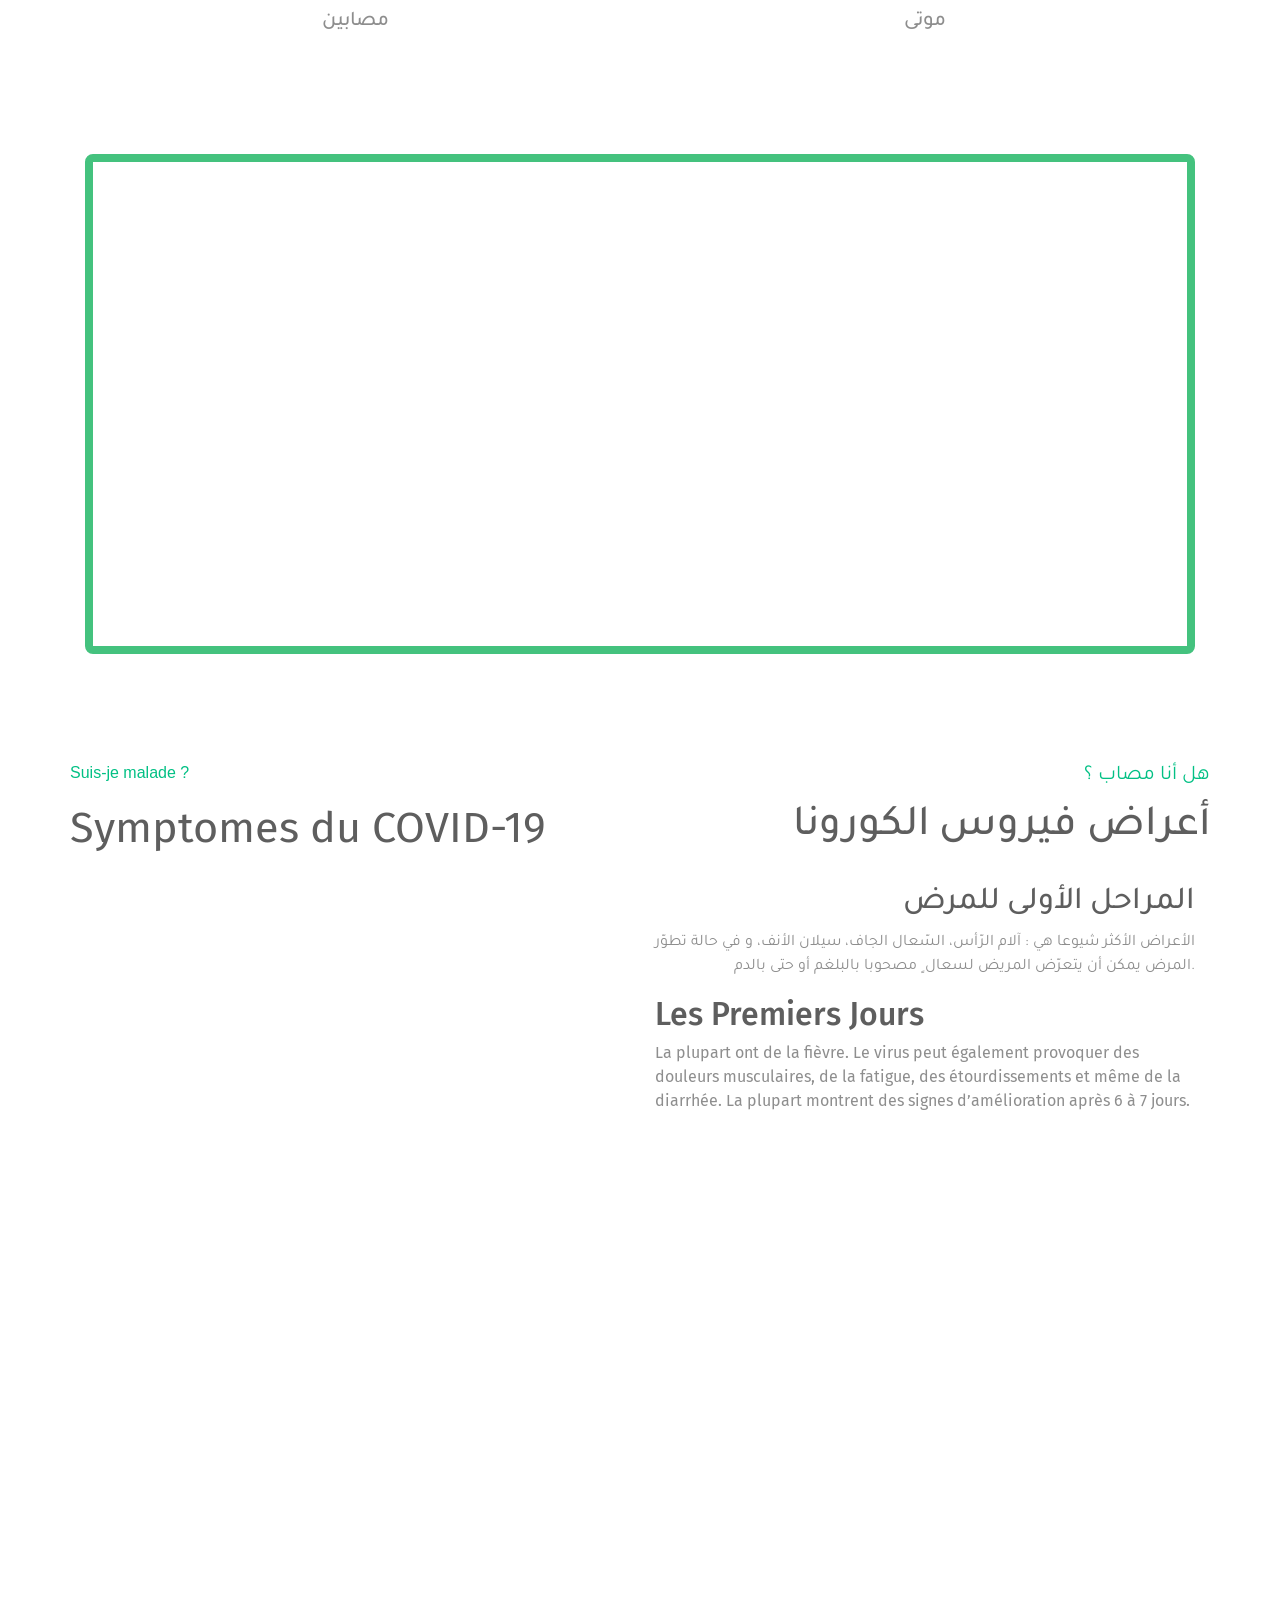
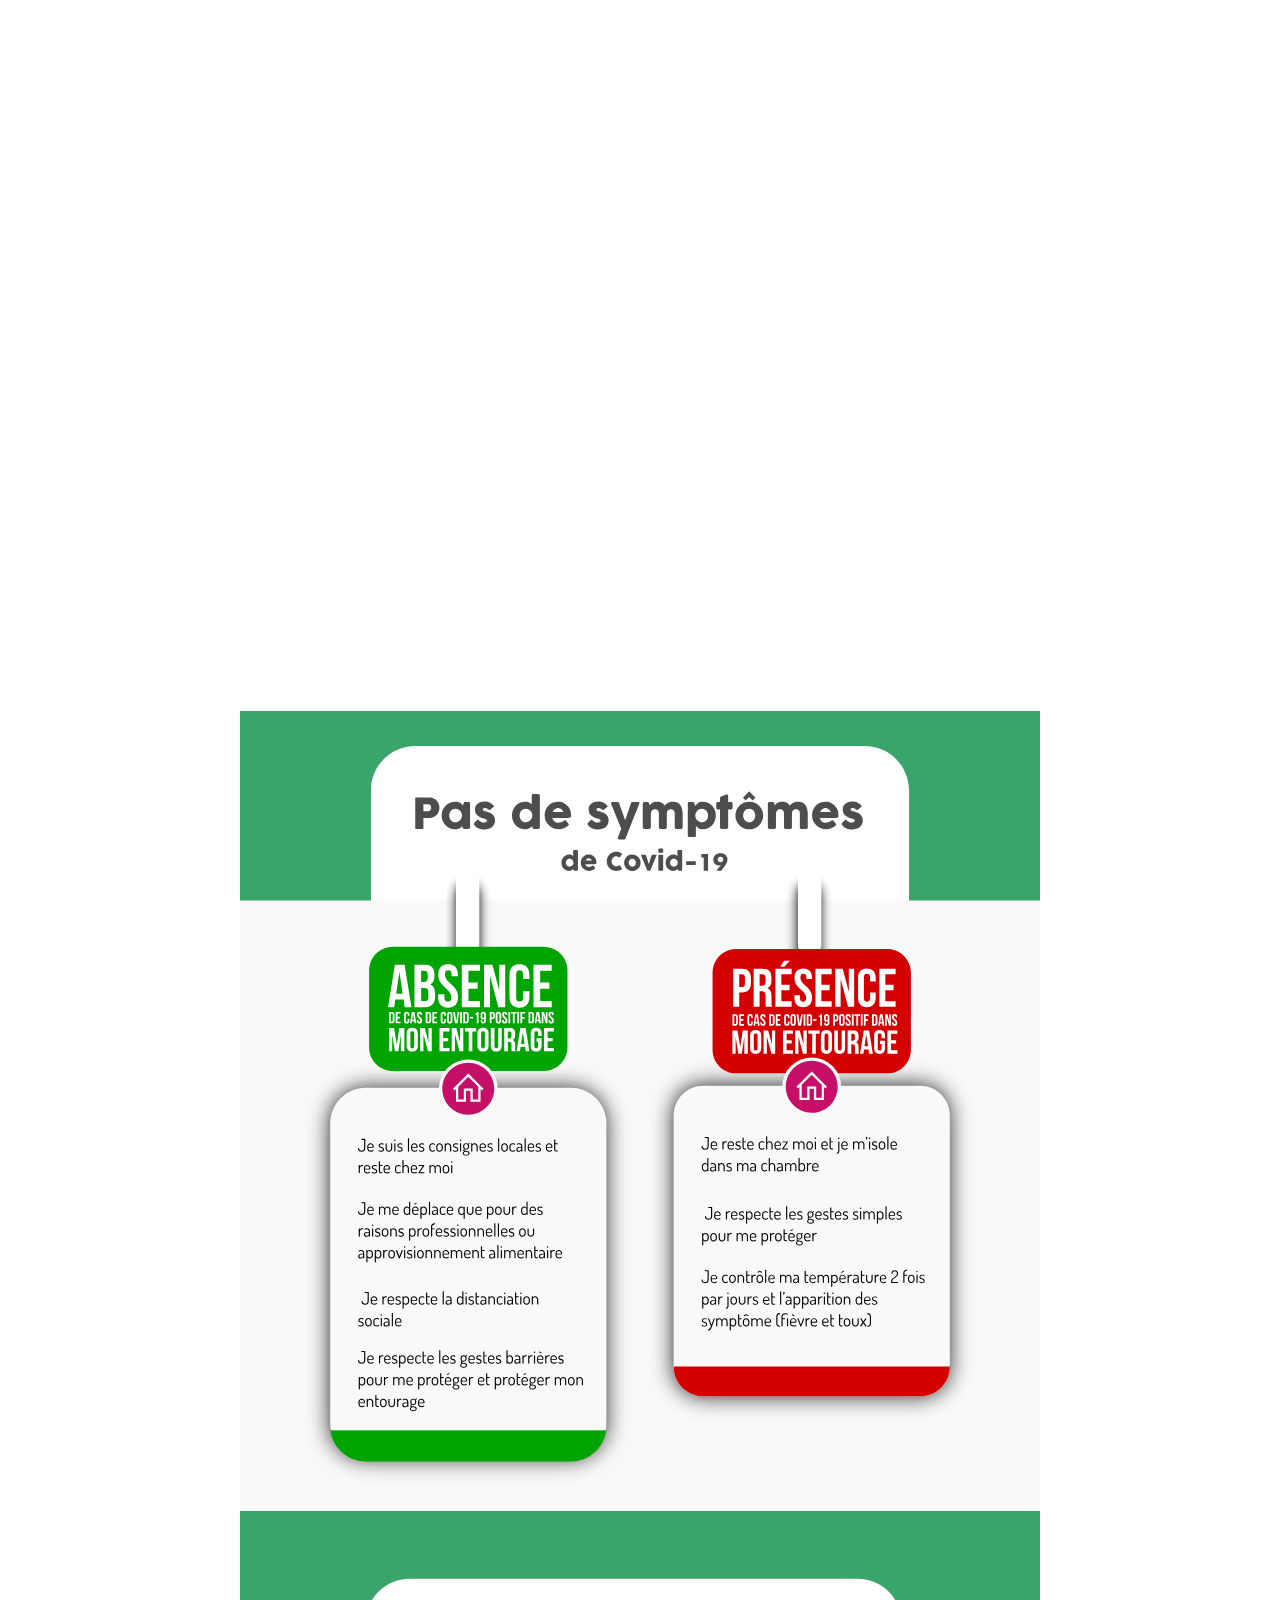
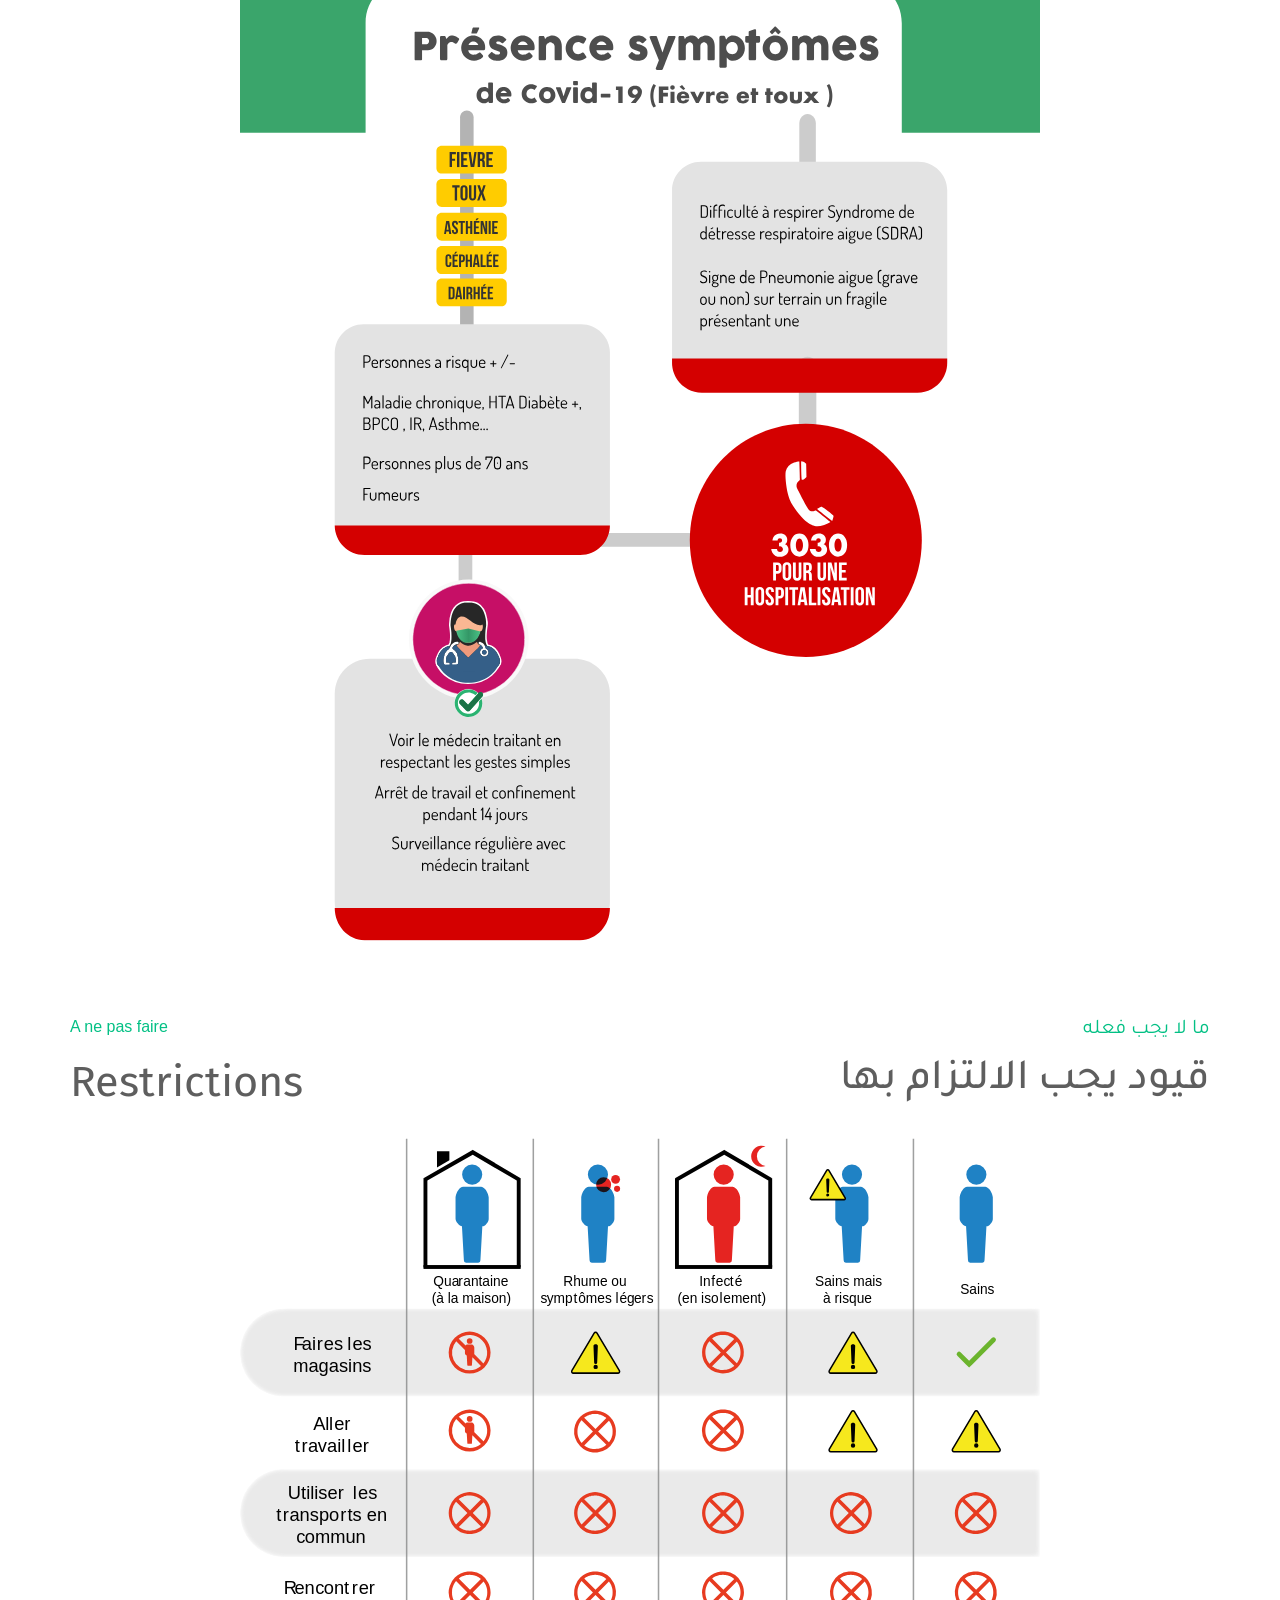
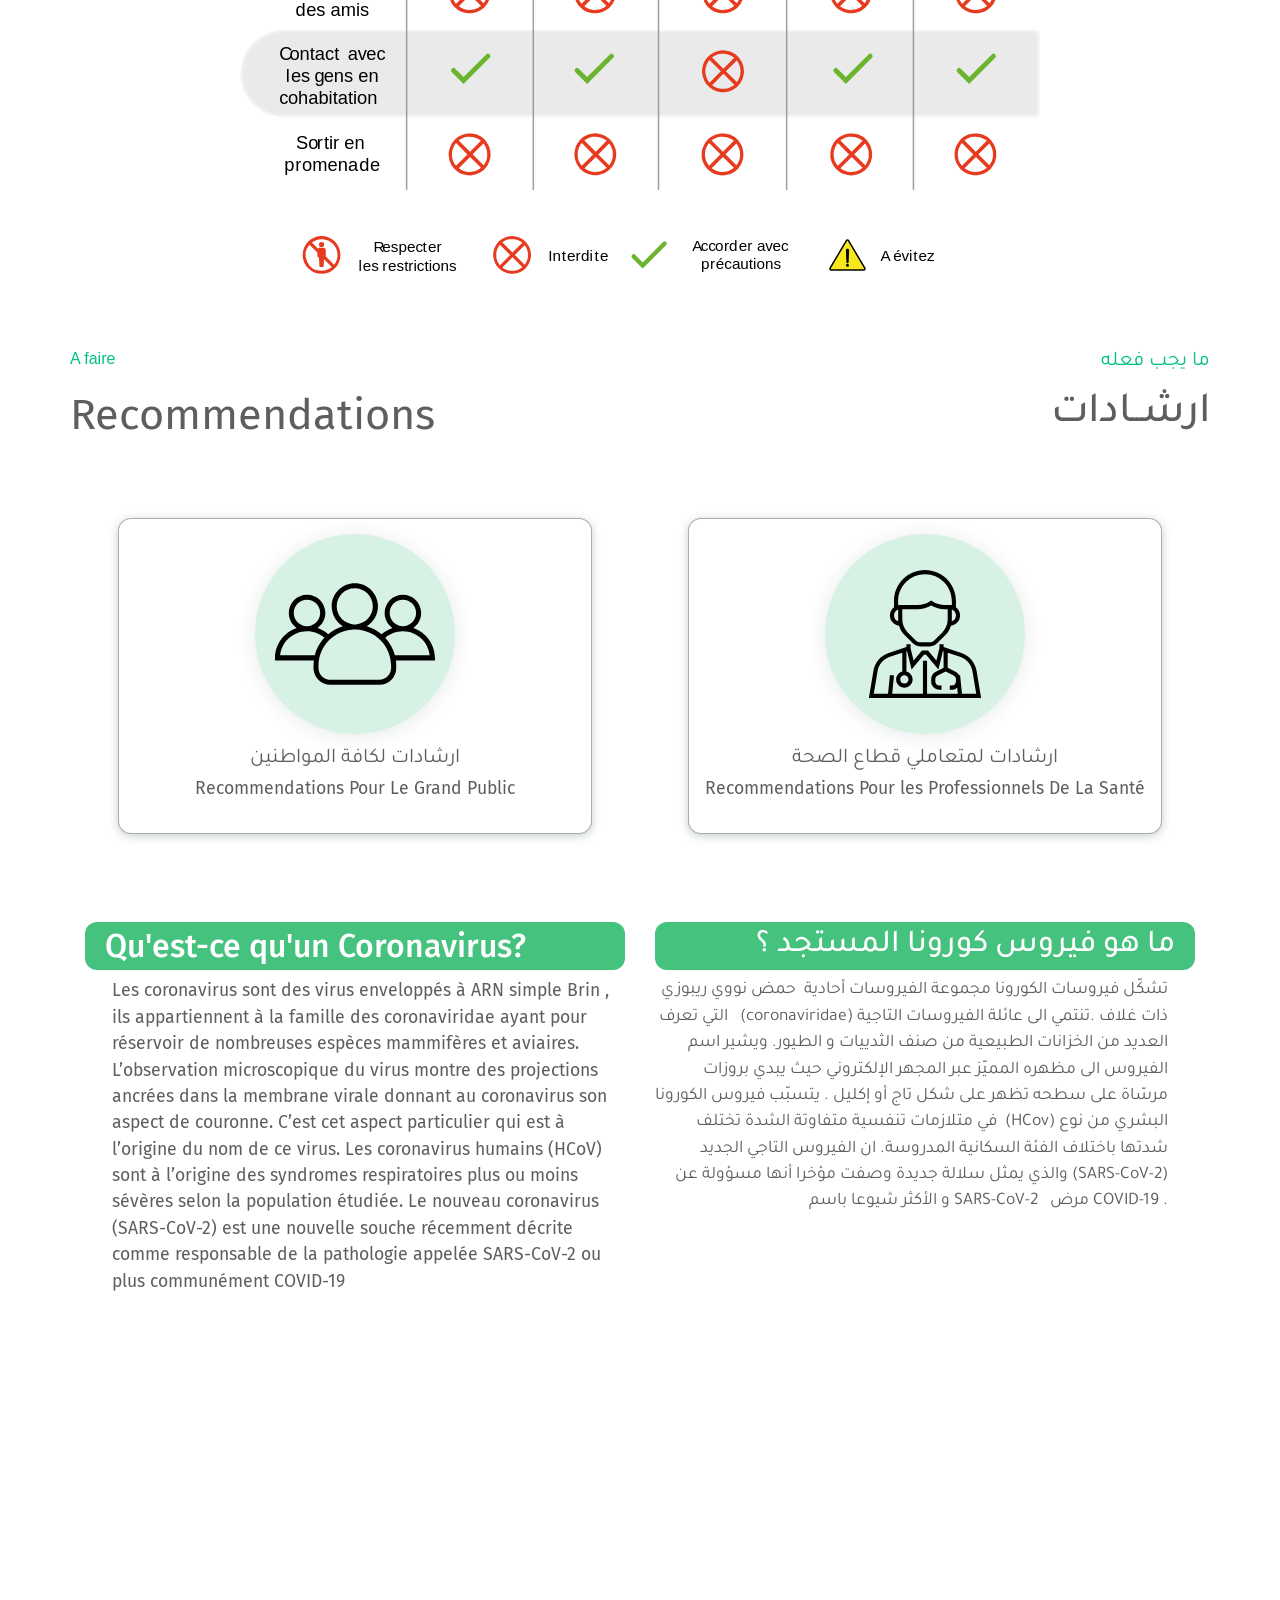
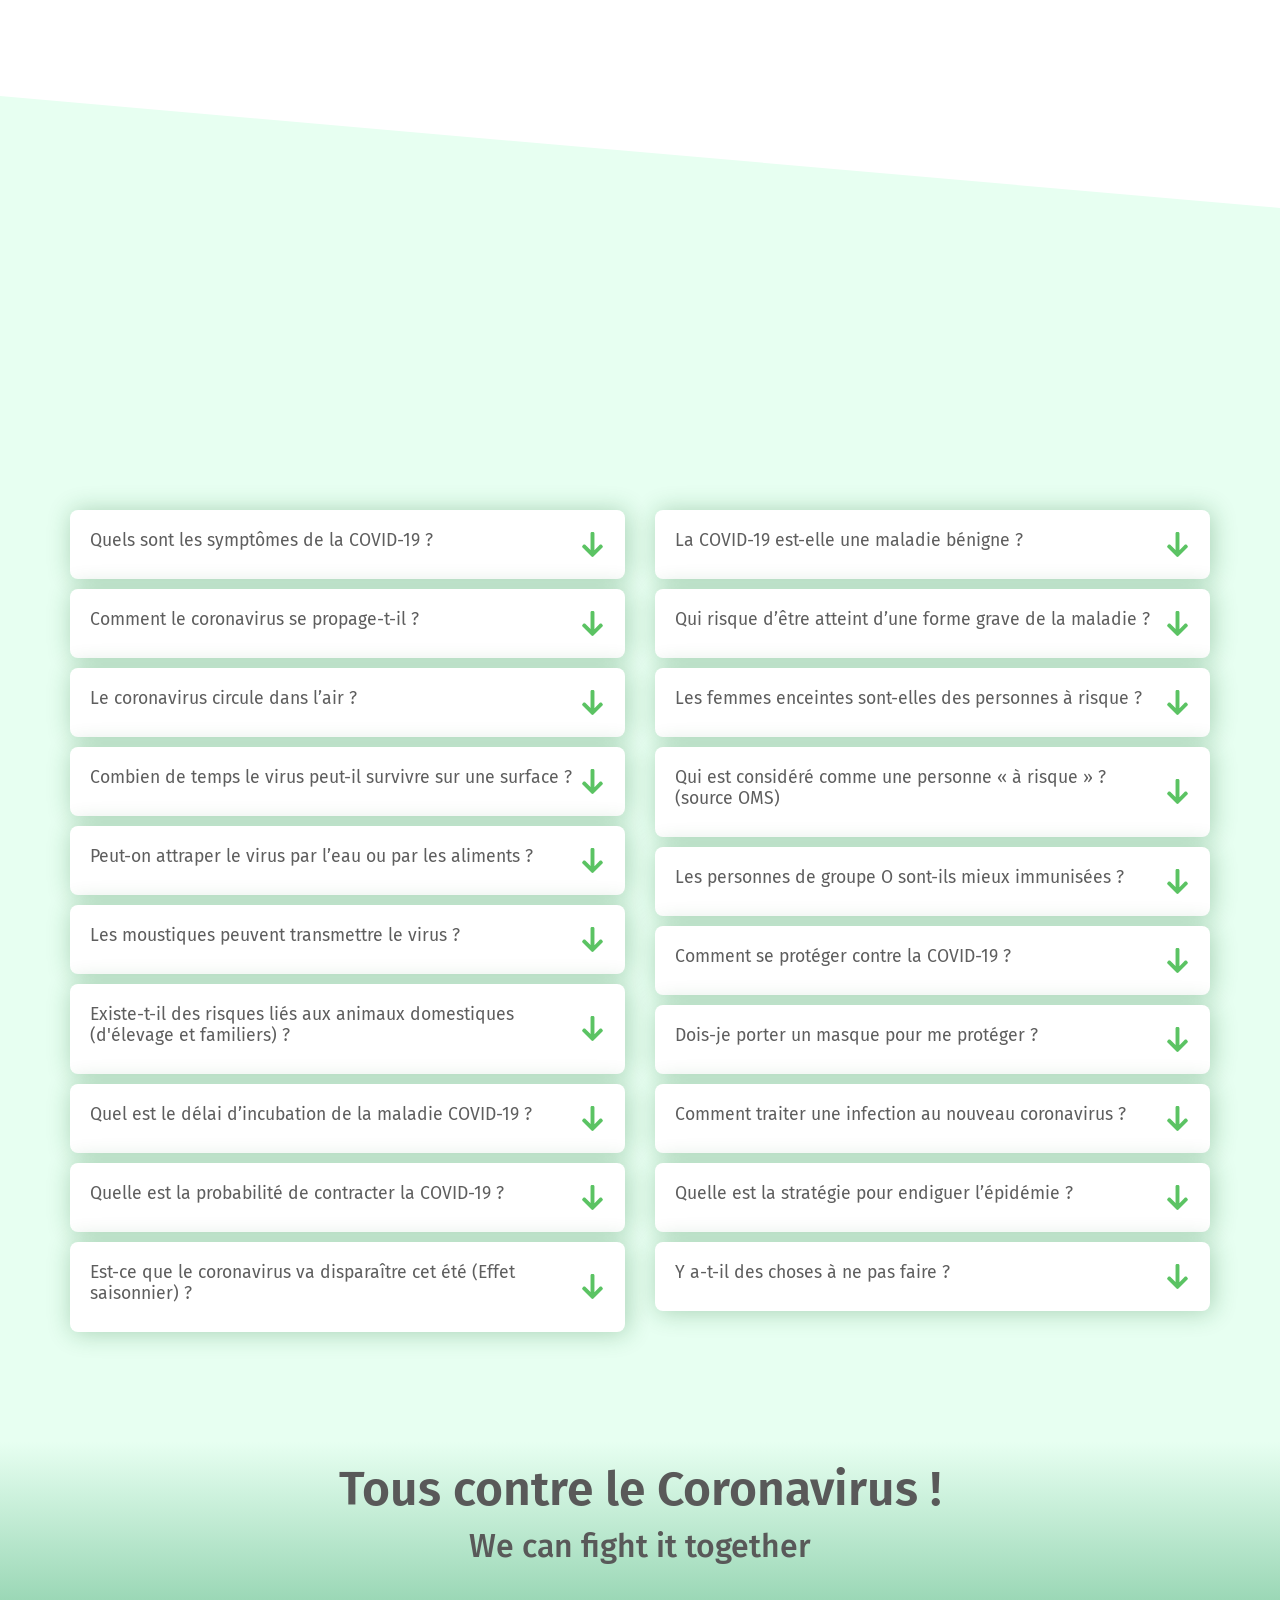
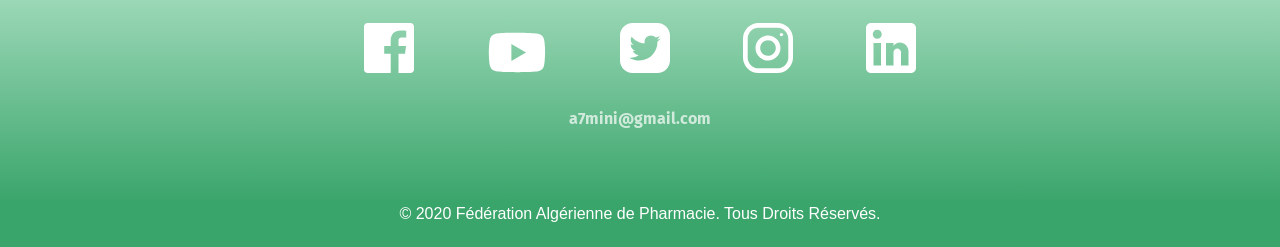
==== commit fb71d411: "Corrected some bugs related to the animation." ====
--- a/index.html
+++ b/index.html
@@ -241,7 +241,7 @@
         </section>
 
         <section class="video">
-            <div class="container" data-aos="fade-up" data-aos-anchor-placement="top-top">
+            <div class="container" data-aos="fade-up" data-aos-anchor-placement="top-center">
                 <div class="video-container">
                     <iframe
                     src="https://www.youtube.com/embed/yrYeZiV5Qh4">
@@ -254,15 +254,15 @@
             <div class="container">
                 <div class="row">
                     <p class="section-header-upper w-50"
-                       data-aos="fade-right" data-aos-anchor-placement="top-top" >Suis-je malade ?</p>
+                       data-aos="fade-right" data-aos-anchor-placement="top-center" >Suis-je malade ?</p>
                     <p class="section-header-upper text-right text-arabic w-50"
-                       data-aos="fade-left" data-aos-anchor-placement="top-top" >هل أنا مصاب ؟</p>
+                       data-aos="fade-left" data-aos-anchor-placement="top-center" >هل أنا مصاب ؟</p>
                 </div>
                 <div class="row">
                     <h2 class="section-header w-50"
-                        data-aos="fade-right" data-aos-anchor-placement="top-top" data-aos-delay="100">Symptomes du COVID-19</h2>
+                        data-aos="fade-right" data-aos-anchor-placement="top-center" data-aos-delay="100">Symptomes du COVID-19</h2>
                     <h2 class="section-header w-50 text-right text-arabic"
-                        data-aos="fade-left" data-aos-anchor-placement="top-top" data-aos-delay="100">أعراض فيروس الكورونا</h2>
+                        data-aos="fade-left" data-aos-anchor-placement="top-center" data-aos-delay="100">أعراض فيروس الكورونا</h2>
                 </div>
                 <div class="row">
 
@@ -286,7 +286,7 @@
                         <img id="symptoms-img-4" src="imgs/symptom_step4.png" alt="" class="w-100 symptoms-img">
                     </div>
                     <div class="d-none d-md-block col-md-6 col-sm-4"
-                         data-aos="fade-left" data-aos-anchor-placement="top-top" data-aos-delay="200">
+                         data-aos="fade-left" data-aos-anchor-placement="top-center" data-aos-delay="200">
                         <div class="symptoms-text">
                             <h3 class="symptoms-title-arabic text-arabic text-right">المراحل الأولى للمرض	</h3>
                             <p class="symptoms-paragraph-arabic text-arabic text-right">الأعراض الأكثر شيوعا هي : آلام الرّأس، السّعال الجاف، سيلان الأنف، و في حالة تطوّر المرض يمكن أن يتعرّض المريض لسعال ٍ مصحوبا بالبلغم أو حتى بالدم.</p>
@@ -332,18 +332,18 @@
             <div class="container">
                 <div class="row">
                     <p class="section-header-upper w-50"
-                       data-aos="fade-right" data-aos-anchor-placement="top-top">A ne pas faire</p>
+                       data-aos="fade-right" data-aos-anchor-placement="top-center">A ne pas faire</p>
                     <p class="section-header-upper text-right text-arabic w-50"
-                       data-aos="fade-left" data-aos-anchor-placement="top-top">ما لا يجب فعله</p>
+                       data-aos="fade-left" data-aos-anchor-placement="top-center">ما لا يجب فعله</p>
                 </div>
                 <div class="row">
                     <h2 class="section-header w-50"
-                        data-aos="fade-right" data-aos-anchor-placement="top-top" data-aos-delay="100">Restrictions</h2>
+                        data-aos="fade-right" data-aos-anchor-placement="top-center" data-aos-delay="100">Restrictions</h2>
                     <h2 class="section-header w-50 text-right text-arabic"
-                        data-aos="fade-left" data-aos-anchor-placement="top-top" data-aos-delay="100">قيود يجب الالتزام بها</h2>
+                        data-aos="fade-left" data-aos-anchor-placement="top-center" data-aos-delay="100">قيود يجب الالتزام بها</h2>
                 </div>
                 <div class="img-wrapper"
-                     data-aos="fade-up" data-aos-anchor-placement="top-top" data-aos-delay="200"><img src="imgs/Tableau%20FR%20svg.svg" alt=""></div>
+                     data-aos="fade-up" data-aos-anchor-placement="top-center" data-aos-delay="200"><img src="imgs/Tableau%20FR%20svg.svg" alt=""></div>
             </div>
         </section>
 
@@ -351,19 +351,19 @@
             <div class="container">
                 <div class="row">
                     <p class="section-header-upper w-50"
-                       data-aos="fade-right" data-aos-anchor-placement="top-top">A faire</p>
+                       data-aos="fade-right" data-aos-anchor-placement="top-center">A faire</p>
                     <p class="section-header-upper text-right text-arabic w-50"
-                       data-aos="fade-left" data-aos-anchor-placement="top-top">ما يجب فعله</p>
+                       data-aos="fade-left" data-aos-anchor-placement="top-center">ما يجب فعله</p>
                 </div>
                 <div class="row">
                     <h2 class="section-header w-50"
-                        data-aos="fade-right" data-aos-anchor-placement="top-top" data-aos-delay="100">Recommendations</h2>
+                        data-aos="fade-right" data-aos-anchor-placement="top-center" data-aos-delay="100">Recommendations</h2>
                     <h2 class="section-header w-50 text-right text-arabic"
-                        data-aos="fade-left" data-aos-anchor-placement="top-top" data-aos-delay="100">ارشــادات</h2>
+                        data-aos="fade-left" data-aos-anchor-placement="top-center" data-aos-delay="100">ارشــادات</h2>
                 </div>
                 <div class="row">
                     <div class="col-12 col-md-6 p-5"
-                         data-aos="fade-up" data-aos-anchor-placement="top-top">
+                         data-aos="fade-up" data-aos-anchor-placement="top-center">
                         <div class="recommendation-element d-flex flex-column justify-content-around">
                             <a href="./recommendation_publique.html">
                                 <div class="img-wrapper">
@@ -394,7 +394,7 @@
                         </div>
                     </div>
                     <div class="col-12 col-md-6 p-5"
-                         data-aos="fade-left" data-aos-anchor-placement="top-top" data-aos-delay="200">
+                         data-aos="fade-left" data-aos-anchor-placement="top-center" data-aos-delay="200">
                         <div class="recommendation-element d-flex flex-column justify-content-around">
                             <a href="#">
                                 <div class="img-wrapper">
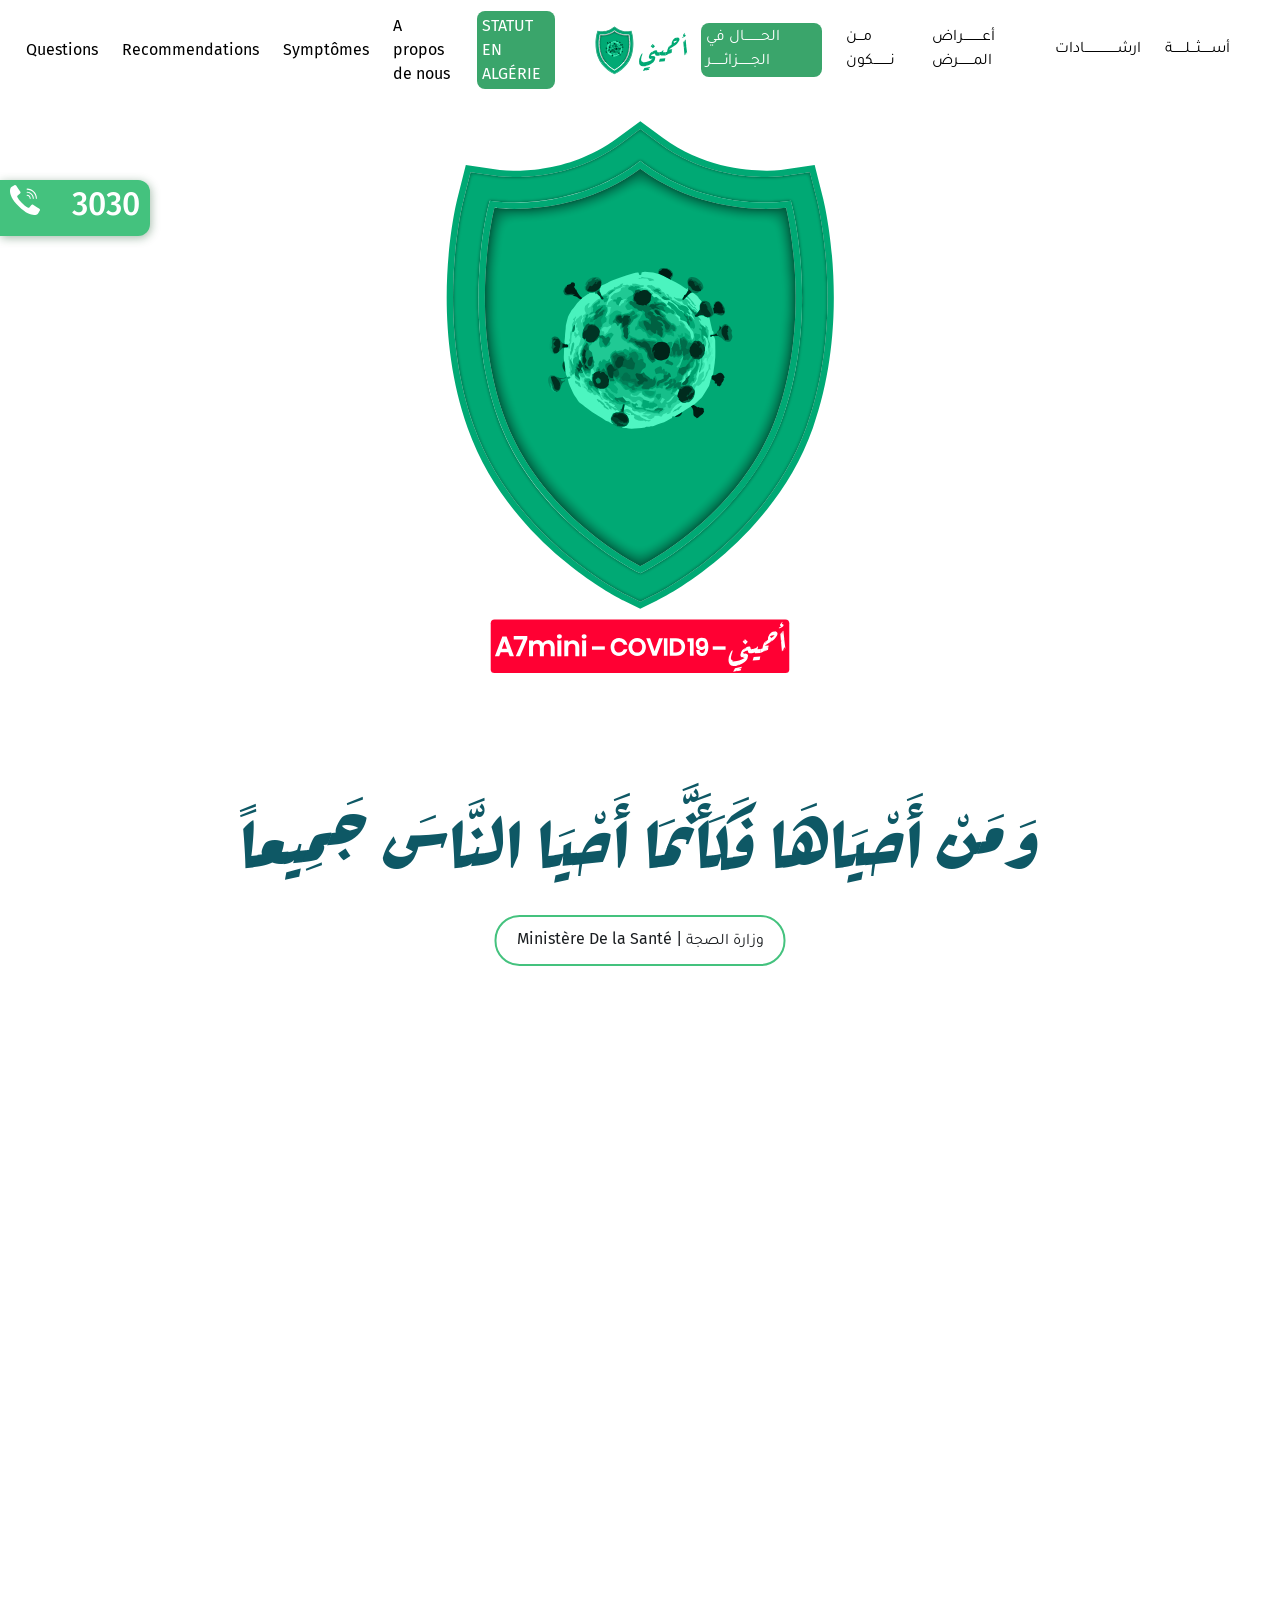
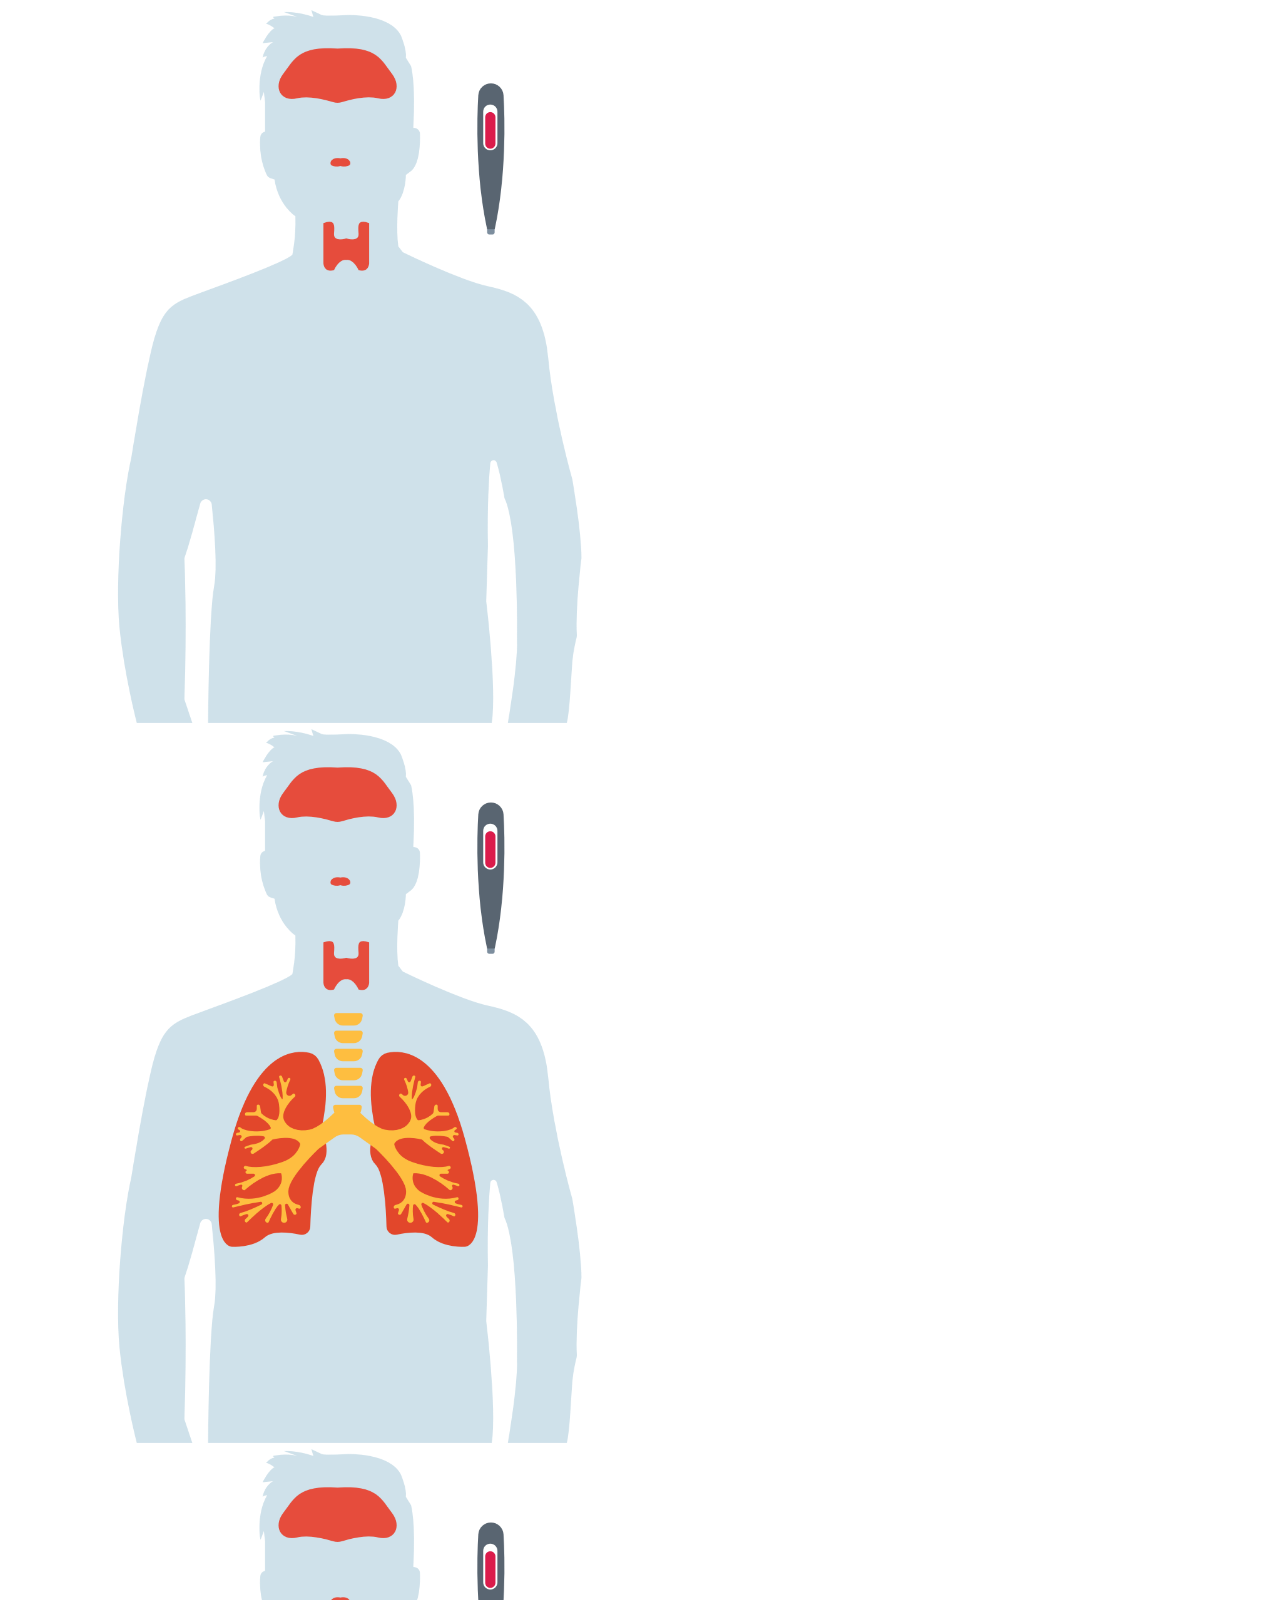
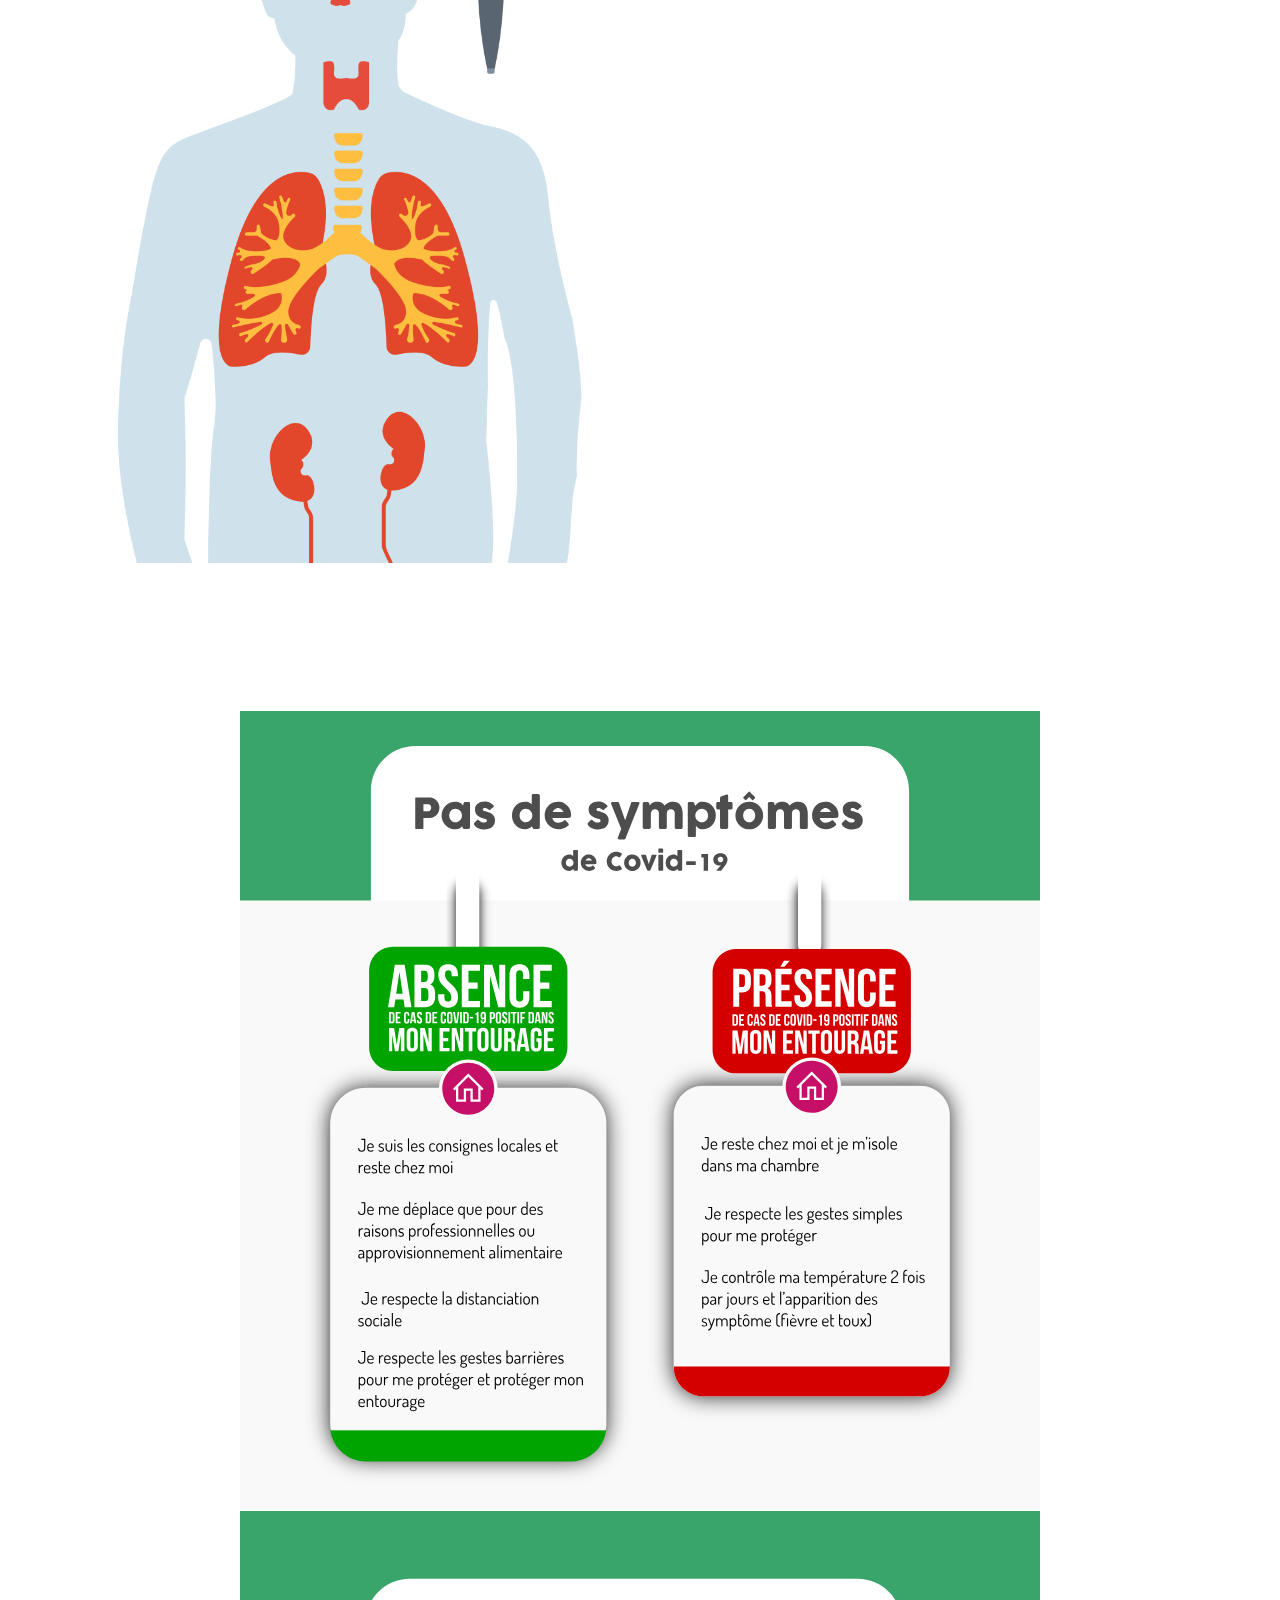
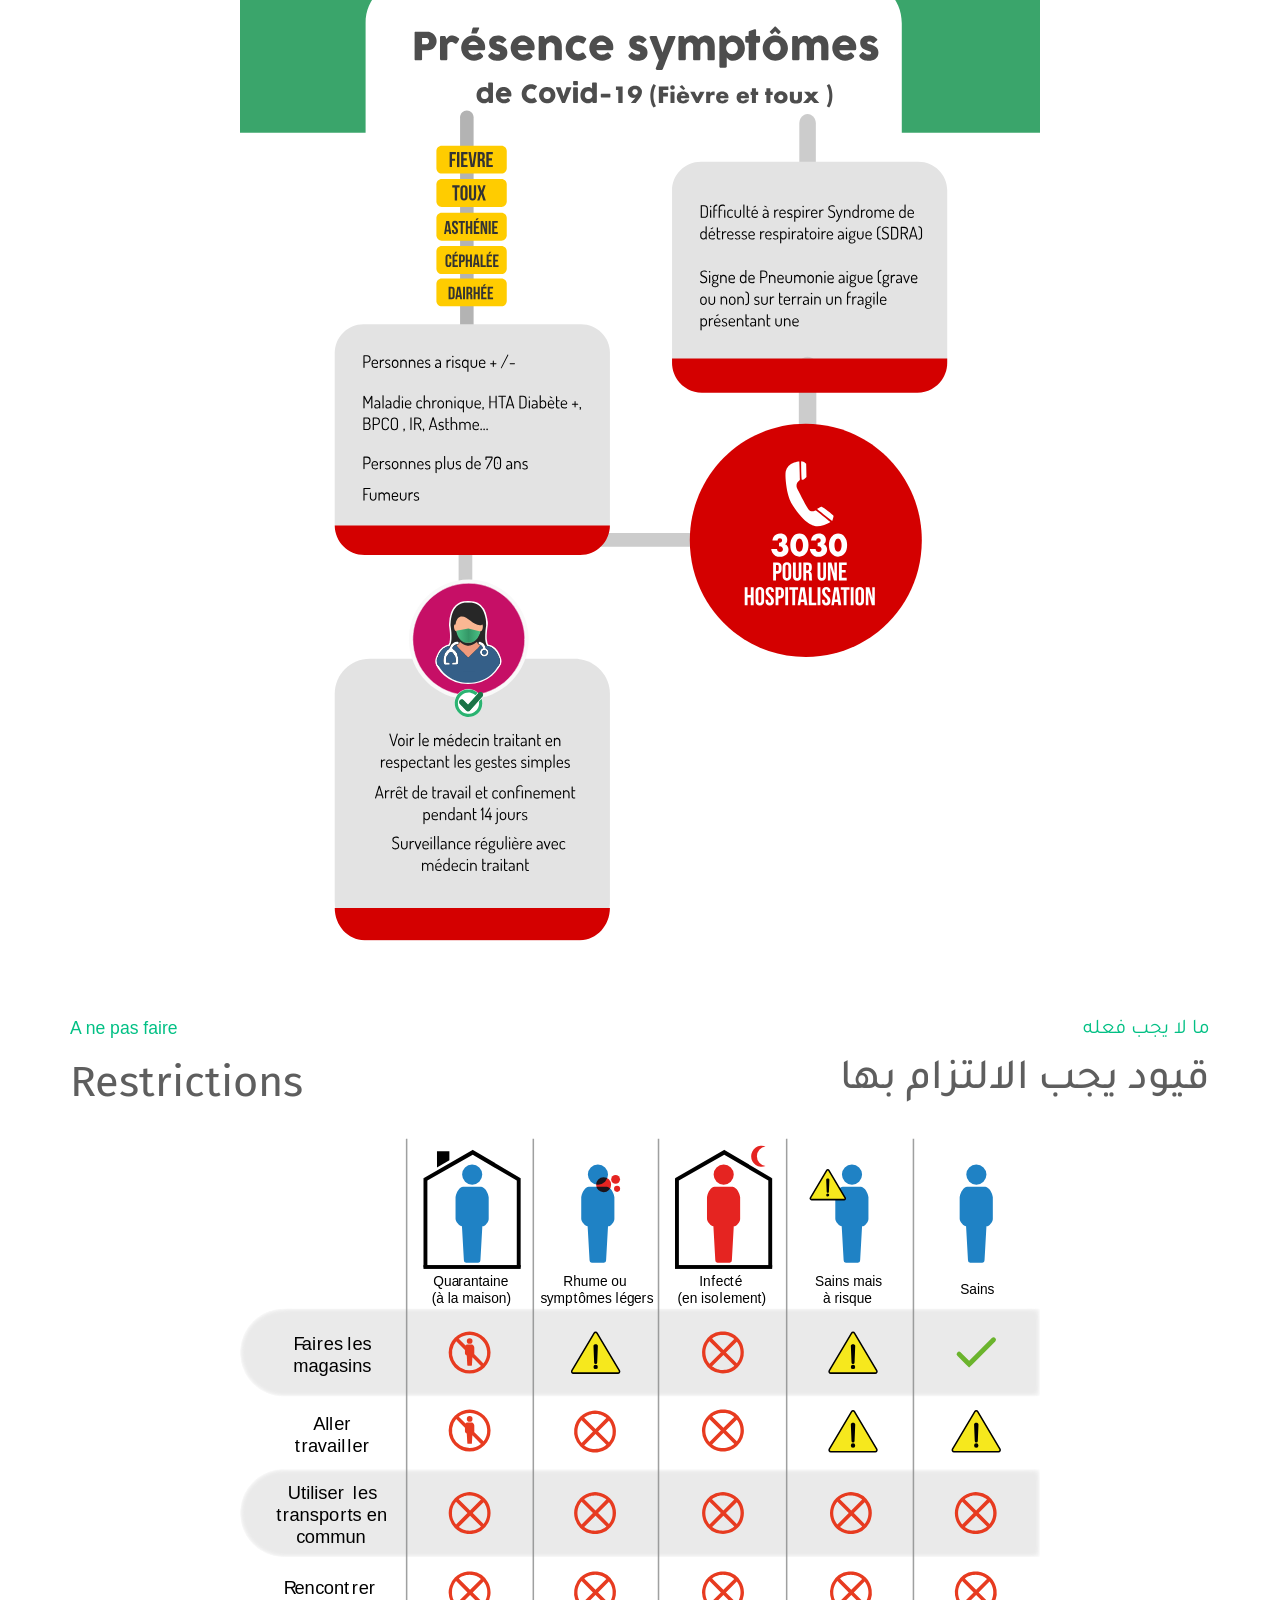
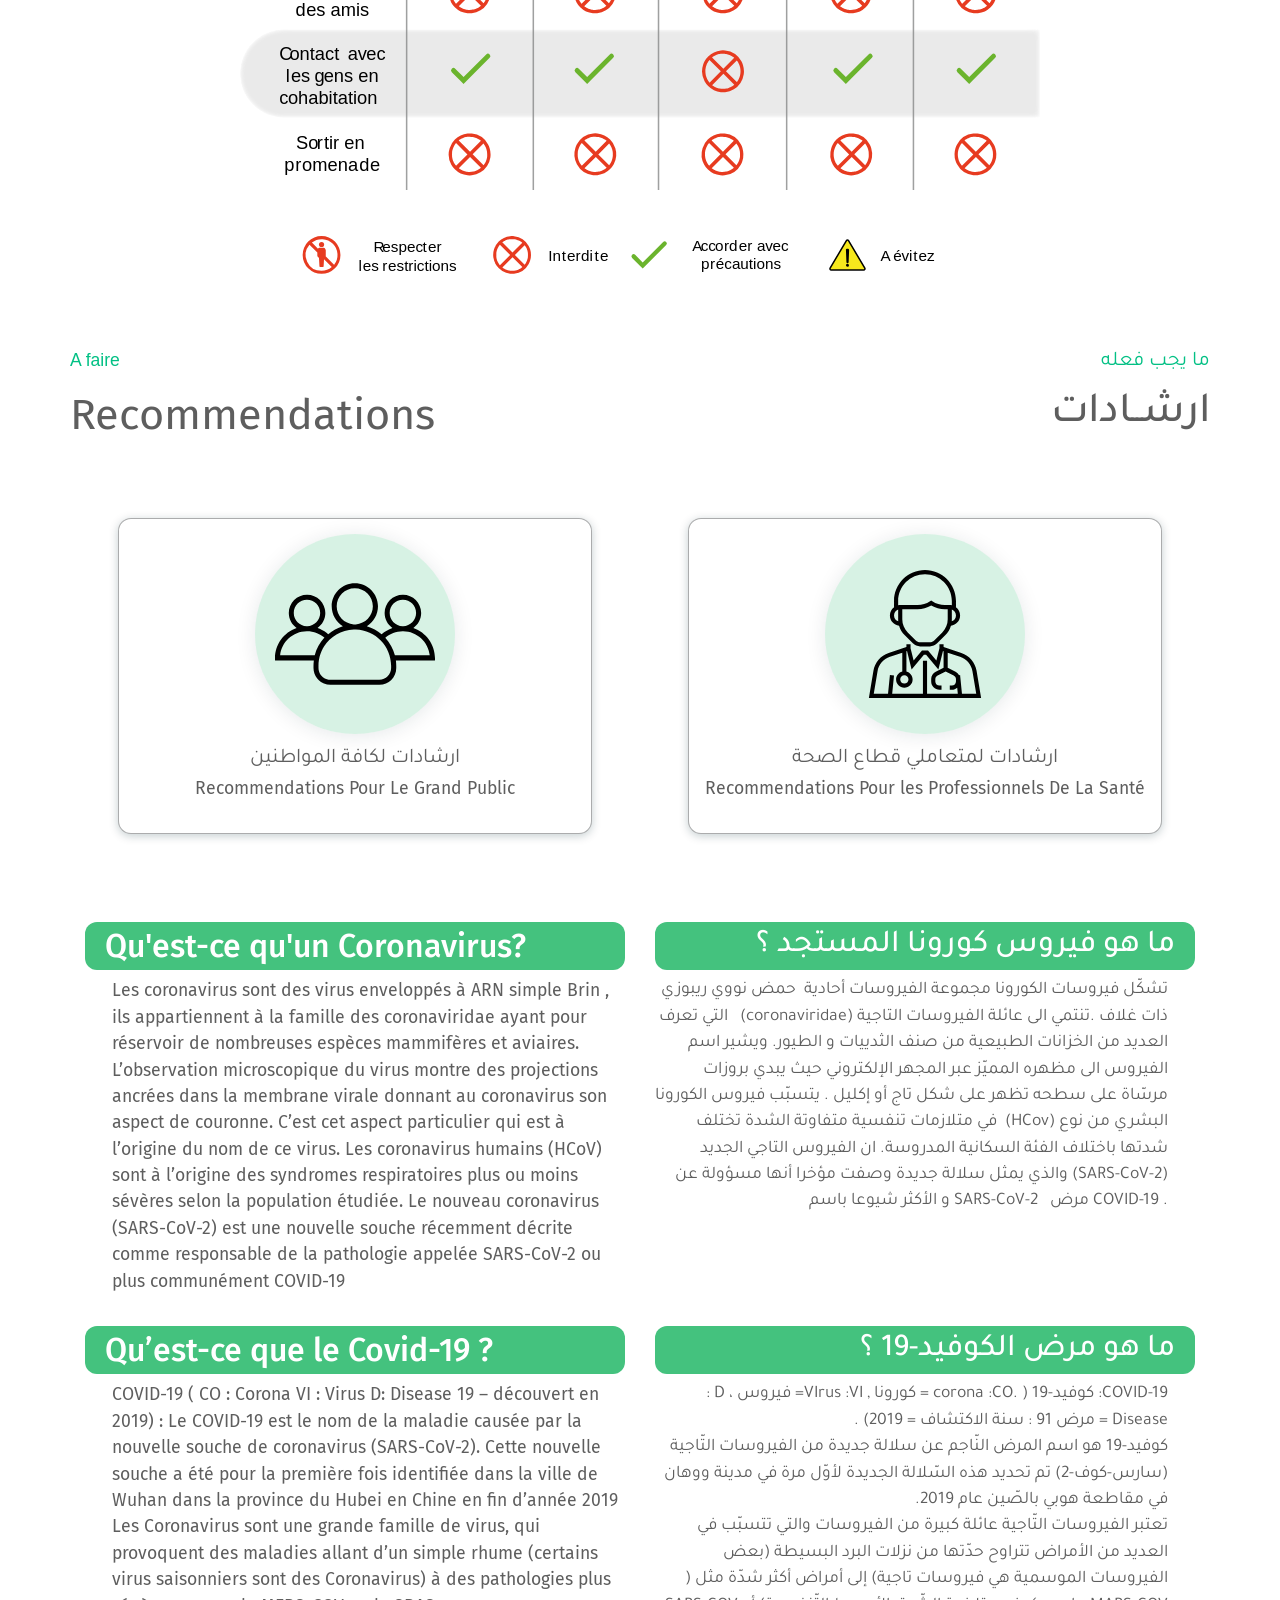
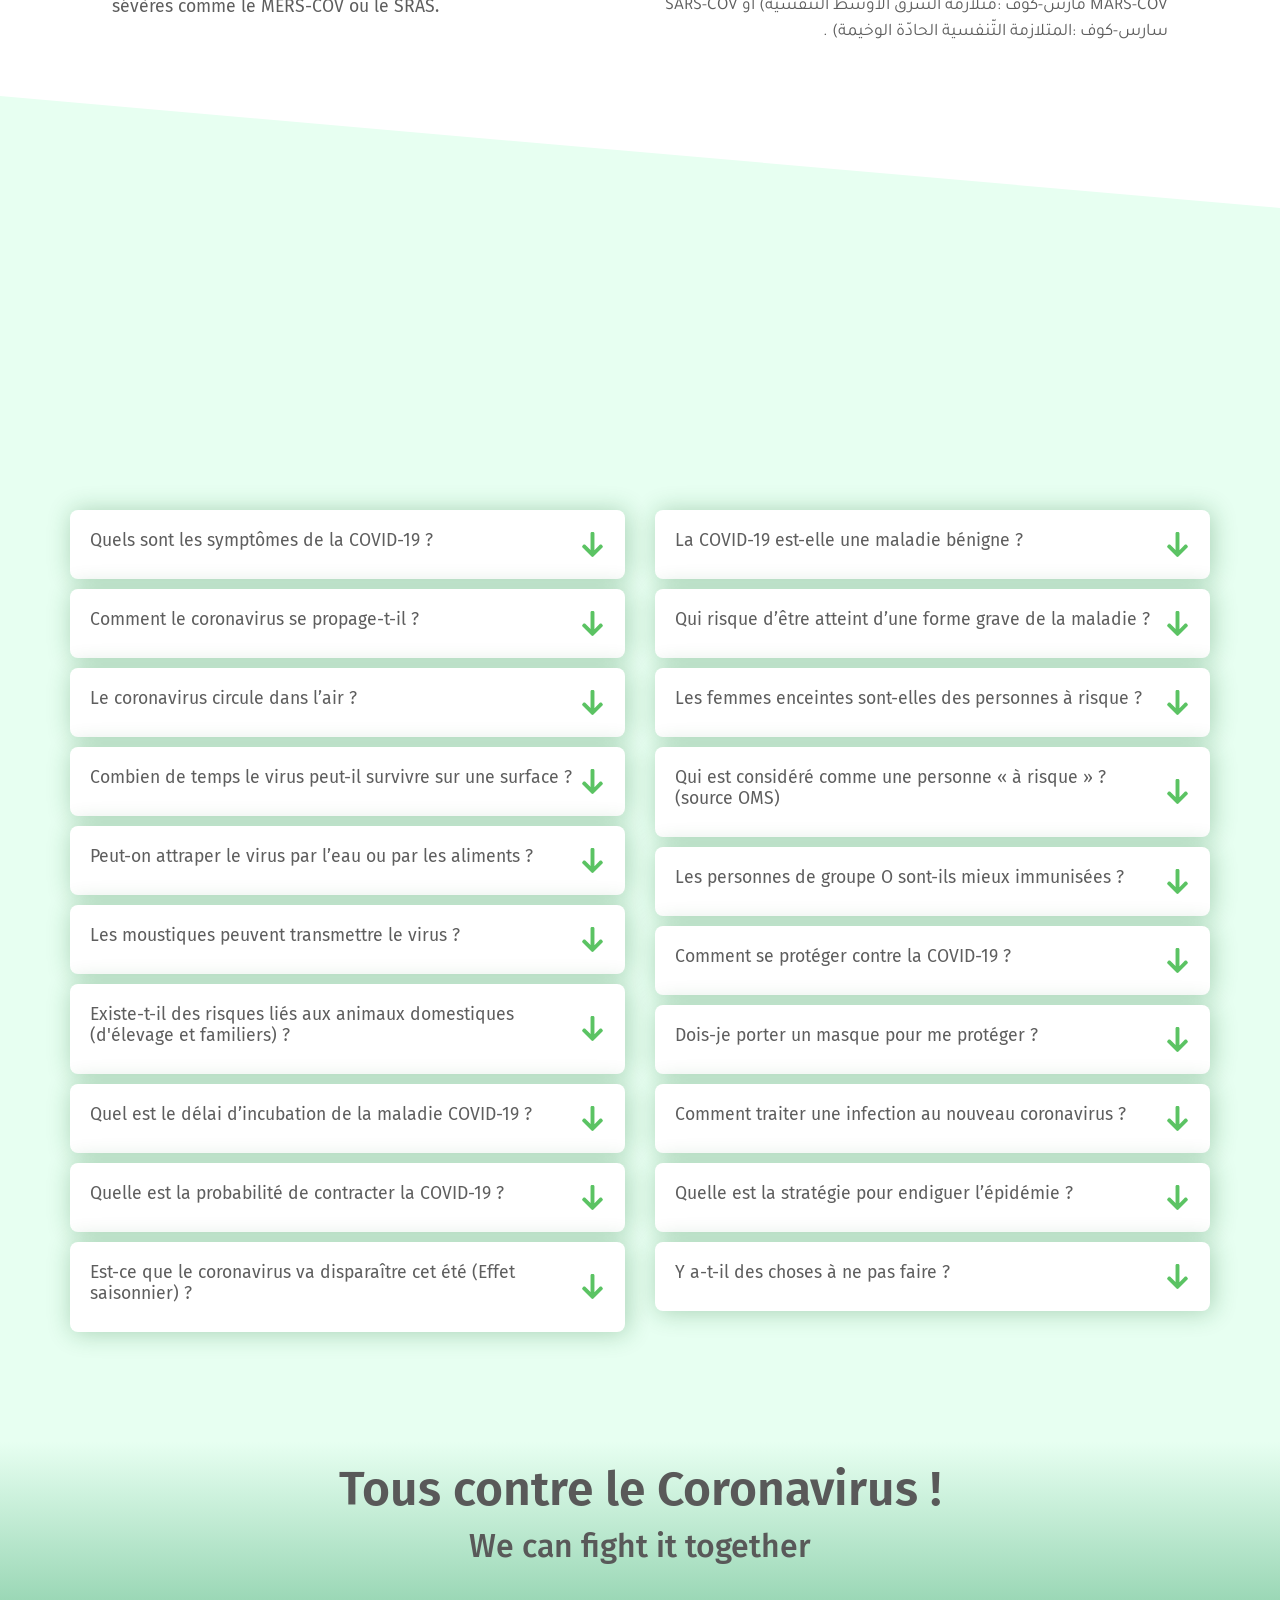
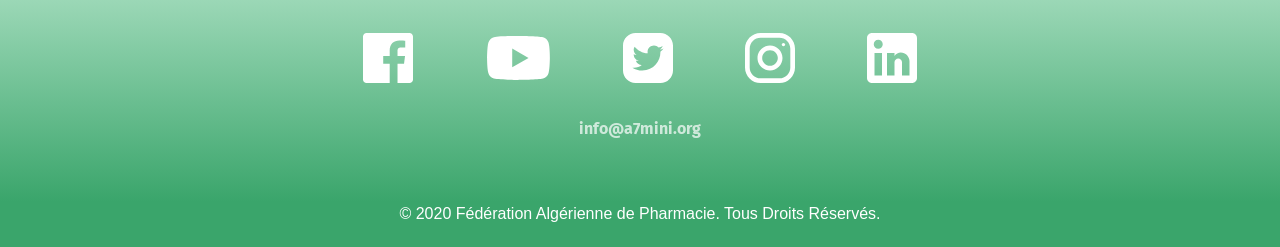
==== commit e306627c: "Corrected some bugs related to the animation (map was causing; loading issue). Arabic header is befo" ====
--- a/index.html
+++ b/index.html
@@ -90,6 +90,7 @@
                 </ul>
             </div>
         </header>
+
         <section id="hero" class="hero">
             <div class="container d-flex flex-column justify-content-between"
                  data-aos="fade-in" data-aos-anchor-placement="top-center" data-aos-duration="800">
@@ -113,9 +114,11 @@
                     data-aos="fade-left" data-aos-anchor-placement="top-center">وضع الوطن</p>
                 </div>
                 <div class="row">
+                    <h2 class="section-header w-50 text-right text-arabic d-md-none"
+                        data-aos="fade-left" data-aos-anchor-placement="top-center" data-aos-delay="100">الحال في الجزائر</h2>
                     <h2 class="section-header w-50"
                     data-aos="fade-right" data-aos-anchor-placement="top-center" data-aos-delay="100">Status Dans L'algérie</h2>
-                    <h2 class="section-header w-50 text-right text-arabic"
+                    <h2 class="section-header w-50 text-right text-arabic d-none d-md-block"
                         data-aos="fade-left" data-aos-anchor-placement="top-center" data-aos-delay="100">الحال في الجزائر</h2>
                 </div>
                 <div class="row">
@@ -152,9 +155,11 @@
                        data-aos="fade-left" data-aos-anchor-placement="top-center">كيف هي الجزائر</p>
                 </div>
                 <div class="row">
+                    <h2 class="section-header w-50 text-right text-arabic d-md-none"
+                        data-aos="fade-left" data-aos-anchor-placement="top-center" data-aos-delay="100">احـــصـــــاءات</h2>
                     <h2 class="section-header w-50"
                         data-aos="fade-right" data-aos-anchor-placement="top-center" data-aos-delay="100">Statistiques</h2>
-                    <h2 class="section-header w-50 text-right text-arabic"
+                    <h2 class="section-header w-50 text-right text-arabic d-none d-md-block"
                         data-aos="fade-left" data-aos-anchor-placement="top-center" data-aos-delay="100">احـــصـــــاءات</h2>
                 </div>
                 <h3 class="text-center"
@@ -218,9 +223,11 @@
                        data-aos="fade-left" data-aos-anchor-placement="top-center" >الأرقام الدولية</p>
                 </div>
                 <div class="row">
+                    <h2 class="section-header w-50 text-right text-arabic d-md-none"
+                        data-aos="fade-left" data-aos-anchor-placement="top-center" data-aos-delay="100">الحال في العالم</h2>
                     <h2 class="section-header w-50"
                         data-aos="fade-right" data-aos-anchor-placement="top-center" data-aos-delay="100">Status Dans Le Monde</h2>
-                    <h2 class="section-header w-50 text-right text-arabic"
+                    <h2 class="section-header w-50 text-right text-arabic d-none d-md-block"
                         data-aos="fade-left" data-aos-anchor-placement="top-center" data-aos-delay="100">الحال في العالم</h2>
                 </div>
                 <div class="row">
@@ -259,9 +266,11 @@
                        data-aos="fade-left" data-aos-anchor-placement="top-center" >هل أنا مصاب ؟</p>
                 </div>
                 <div class="row">
+                    <h2 class="section-header w-50 text-right text-arabic d-md-none"
+                        data-aos="fade-left" data-aos-anchor-placement="top-center" data-aos-delay="100">أعراض فيروس الكورونا</h2>
                     <h2 class="section-header w-50"
                         data-aos="fade-right" data-aos-anchor-placement="top-center" data-aos-delay="100">Symptomes du COVID-19</h2>
-                    <h2 class="section-header w-50 text-right text-arabic"
+                    <h2 class="section-header w-50 text-right text-arabic d-none d-md-block"
                         data-aos="fade-left" data-aos-anchor-placement="top-center" data-aos-delay="100">أعراض فيروس الكورونا</h2>
                 </div>
                 <div class="row">
@@ -276,7 +285,7 @@
                             <p class="symptoms-paragraph">La plupart ont de la fièvre. Le virus peut également provoquer
                                 des douleurs musculaires, de la fatigue, des étourdissements et même de la diarrhée. La
                                 plupart montrent des signes d’amélioration après 6 à 7 jours.</p>
-                            <button id="symptoms-test-btn-2" class="btn btn-primary">Se faire tester</button>
+                            <button id="symptoms-test-btn-2" class="btn btn-primary">Se faire tester | <span class="text-arabic">أريد الفحص</span></button>
                         </div>
                     </div>
                     <div class="col-md-6 col-12 imgs-wrapper">
@@ -310,9 +319,11 @@
                        data-aos="fade-left" data-aos-anchor-placement="top-center" >مذا أفعل الأن</p>
                 </div>
                 <div class="row">
+                    <h2 class="section-header w-50 text-right text-arabic d-md-none"
+                        data-aos="fade-left" data-aos-anchor-placement="top-center" data-aos-delay="100">ما يجب فعله</h2>
                     <h2 class="section-header w-50"
                         data-aos="fade-right" data-aos-anchor-placement="top-center" data-aos-delay="100">Action à prendre</h2>
-                    <h2 class="section-header w-50 text-right text-arabic"
+                    <h2 class="section-header w-50 text-right text-arabic d-none d-md-block"
                         data-aos="fade-left" data-aos-anchor-placement="top-center" data-aos-delay="100">ما يجب فعله</h2>
                 </div>
                 <div class="row">
@@ -337,9 +348,11 @@
                        data-aos="fade-left" data-aos-anchor-placement="top-center">ما لا يجب فعله</p>
                 </div>
                 <div class="row">
+                    <h2 class="section-header w-50 text-right text-arabic d-md-none"
+                        data-aos="fade-left" data-aos-anchor-placement="top-center" data-aos-delay="100">قيود يجب الالتزام بها</h2>
                     <h2 class="section-header w-50"
                         data-aos="fade-right" data-aos-anchor-placement="top-center" data-aos-delay="100">Restrictions</h2>
-                    <h2 class="section-header w-50 text-right text-arabic"
+                    <h2 class="section-header w-50 text-right text-arabic d-none d-md-block"
                         data-aos="fade-left" data-aos-anchor-placement="top-center" data-aos-delay="100">قيود يجب الالتزام بها</h2>
                 </div>
                 <div class="img-wrapper"
@@ -356,9 +369,11 @@
                        data-aos="fade-left" data-aos-anchor-placement="top-center">ما يجب فعله</p>
                 </div>
                 <div class="row">
+                    <h2 class="section-header w-50 text-right text-arabic d-md-none"
+                        data-aos="fade-left" data-aos-anchor-placement="top-center" data-aos-delay="100">ارشــادات</h2>
                     <h2 class="section-header w-50"
                         data-aos="fade-right" data-aos-anchor-placement="top-center" data-aos-delay="100">Recommendations</h2>
-                    <h2 class="section-header w-50 text-right text-arabic"
+                    <h2 class="section-header w-50 text-right text-arabic d-none d-md-block"
                         data-aos="fade-left" data-aos-anchor-placement="top-center" data-aos-delay="100">ارشــادات</h2>
                 </div>
                 <div class="row">
@@ -441,15 +456,26 @@
         <section class="question">
             <div class="container">
                 <div class="row">
+                    <div class="col-12 col-md-6 d-md-none"
+                         data-aos="fade-left" data-aos-anchor-placement="top-center">
+                        <h3 class="text-arabic text-right">ما هو فيروس كورونا المستجد ؟</h3>
+                        <p class="text-arabic text-right">تشكّل فيروسات الكورونا مجموعة الفيروسات أحادية&nbsp; حمض نووي ريبوزي ذات غلاف .تنتمي الى عائلة الفيروسات التاجية
+                            <span dir="ltr">(coronaviridae)</span> &nbsp; التي تعرف العديد من الخزانات الطبيعية من صنف الثدييات و الطيور. ويشير اسم الفيروس الى مظهره المميّز عبر المجهر الإلكتروني حيث يبدي بروزات مرسّاة على سطحه تظهر على شكل تاج أو  إكليل .
+
+                            يتسبّب فيروس الكورونا البشري من نوع <span dir="ltr">(HCov)</span>&nbsp; في متلازمات تنفسية متفاوتة الشدة تختلف شدتها باختلاف الفئة السكانية المدروسة. ان الفيروس التاجي الجديد
+                            <span dir="ltr">(SARS-CoV-2)</span> والذي يمثل سلالة جديدة وصفت مؤخرا أنها مسؤولة عن مرض &nbsp;
+                            <span dir="ltr">SARS-CoV-2</span> و الأكثر شيوعا باسم
+                            <span dir="ltr">COVID-19</span> .<br><br></p>
+                    </div>
                     <div class="col-12 col-md-6"
-                         data-aos="fade-right" data-aos-anchor-placement="top-top">
+                         data-aos="fade-right" data-aos-anchor-placement="top-center">
                         <h3>Qu'est-ce qu'un Coronavirus? </h3>
                         <p>Les coronavirus sont des virus enveloppés à ARN simple Brin , ils appartiennent à la famille des coronaviridae ayant pour réservoir de nombreuses espèces mammifères et aviaires.
                             L’observation microscopique du virus montre des projections ancrées dans la membrane virale donnant au coronavirus son aspect de couronne. C’est cet aspect particulier qui est à l’origine du nom de ce virus.
                             Les coronavirus humains (HCoV) sont à l’origine des syndromes respiratoires plus ou moins sévères selon la population étudiée. Le nouveau coronavirus (SARS-CoV-2) est une nouvelle souche récemment décrite comme responsable de la pathologie appelée SARS-CoV-2 ou plus communément COVID-19</p>
                     </div>
-                    <div class="col-12 col-md-6"
-                         data-aos="fade-left" data-aos-anchor-placement="top-top">
+                    <div class="col-12 col-md-6 d-none d-md-block"
+                         data-aos="fade-left" data-aos-anchor-placement="top-center">
                         <h3 class="text-arabic text-right">ما هو فيروس كورونا المستجد ؟</h3>
                         <p class="text-arabic text-right">تشكّل فيروسات الكورونا مجموعة الفيروسات أحادية&nbsp; حمض نووي ريبوزي ذات غلاف .تنتمي الى عائلة الفيروسات التاجية
                             <span dir="ltr">(coronaviridae)</span> &nbsp; التي تعرف العديد من الخزانات الطبيعية من صنف الثدييات و الطيور. ويشير اسم الفيروس الى مظهره المميّز عبر المجهر الإلكتروني حيث يبدي بروزات مرسّاة على سطحه تظهر على شكل تاج أو  إكليل .
@@ -461,34 +487,45 @@
                     </div>
                 </div>
                 <div class="row">
-                    <div class="col-12 col-md-6"
-                         data-aos="fade-right" data-aos-anchor-placement="top-top">
-                        <h3>Qu’est-ce que le Covid-19 ?</h3>
-                        <p>COVID-19 ( CO : Corona VI : Virus D: Disease 19 – découvert en 2019) :
-                            Le COVID-19 est le nom de la maladie causée par la nouvelle souche de coronavirus (SARS-CoV-2). Cette nouvelle souche a été pour la première fois identifiée dans la ville de Wuhan dans la province du Hubei en Chine en fin d’année 2019
-                            Les Coronavirus sont une grande famille de virus, qui provoquent des maladies allant d’un simple rhume (certains virus saisonniers sont des Coronavirus) à des pathologies plus sévères comme le MERS-COV ou le SRAS.</p>
-                    </div>
-                    <div class="col-12 col-md-6"
-                         data-aos="fade-left" data-aos-anchor-placement="top-top">
+                    <div class="col-12 col-md-6 d-md-none"
+                         data-aos="fade-left" data-aos-anchor-placement="top-center">
                         <h3 class="text-arabic text-right">ما هو مرض الكوفيد-19 ؟</h3>
                         <p class="text-arabic text-right" dir="rtl"><span dir="ltr">COVID-19</span><span dir="rtl">:</span> كوفيد-19 ( .<span
                                 dir="ltr">CO</span>: <span dir="ltr">corona</span> = كورونا&nbsp;, <span
                                 dir="ltr">VI</span>: <span dir="ltr">VIrus</span>= فيروس ، <span dir="ltr">D</span> :
                             <span dir="ltr">Disease</span> = مرض 91 : سنة الاكتشاف = 2019) .<br>كوفيد-19 هو اسم المرض النّاجم عن سلالة جديدة من الفيروسات التّاجية (سارس-كوف-2) تم تحديد هذه السّلالة الجديدة لأوّل مرة في مدينة ووهان في مقاطعة هوبي بالصّين عام 2019.<br>تعتبر الفيروسات التّاجية عائلة كبيرة من الفيروسات والتي تتسبّب في العديد من الأمراض تتراوح حدّتها من نزلات البرد البسيطة (بعض الفيروسات الموسمية هي فيروسات تاجية) إلى أمراض أكثر شدّة مثل (
                             <span dir="ltr">MARS-COV</span> مارس-كوف&nbsp;:متلازمة الشّرق الأوسط التّنفسية) أو
-                            <span dir="ltr">SARS-COV</span>&nbsp; سارس-كوف&nbsp;:المتلازمة التّنفسية الحادّة الوخيمة) .</p></div>
+                            <span dir="ltr">SARS-COV</span>&nbsp; سارس-كوف&nbsp;:المتلازمة التّنفسية الحادّة الوخيمة) .</p>
+                    </div>
+                    <div class="col-12 col-md-6"
+                         data-aos="fade-right" data-aos-anchor-placement="top-center">
+                        <h3>Qu’est-ce que le Covid-19 ?</h3>
+                        <p>COVID-19 ( CO : Corona VI : Virus D: Disease 19 – découvert en 2019) :
+                            Le COVID-19 est le nom de la maladie causée par la nouvelle souche de coronavirus (SARS-CoV-2). Cette nouvelle souche a été pour la première fois identifiée dans la ville de Wuhan dans la province du Hubei en Chine en fin d’année 2019
+                            Les Coronavirus sont une grande famille de virus, qui provoquent des maladies allant d’un simple rhume (certains virus saisonniers sont des Coronavirus) à des pathologies plus sévères comme le MERS-COV ou le SRAS.</p>
+                    </div>
+                    <div class="col-12 col-md-6 d-none d-md-block"
+                         data-aos="fade-left" data-aos-anchor-placement="top-center">
+                        <h3 class="text-arabic text-right">ما هو مرض الكوفيد-19 ؟</h3>
+                        <p class="text-arabic text-right" dir="rtl"><span dir="ltr">COVID-19</span><span dir="rtl">:</span> كوفيد-19 ( .<span
+                                dir="ltr">CO</span>: <span dir="ltr">corona</span> = كورونا&nbsp;, <span
+                                dir="ltr">VI</span>: <span dir="ltr">VIrus</span>= فيروس ، <span dir="ltr">D</span> :
+                            <span dir="ltr">Disease</span> = مرض 91 : سنة الاكتشاف = 2019) .<br>كوفيد-19 هو اسم المرض النّاجم عن سلالة جديدة من الفيروسات التّاجية (سارس-كوف-2) تم تحديد هذه السّلالة الجديدة لأوّل مرة في مدينة ووهان في مقاطعة هوبي بالصّين عام 2019.<br>تعتبر الفيروسات التّاجية عائلة كبيرة من الفيروسات والتي تتسبّب في العديد من الأمراض تتراوح حدّتها من نزلات البرد البسيطة (بعض الفيروسات الموسمية هي فيروسات تاجية) إلى أمراض أكثر شدّة مثل (
+                            <span dir="ltr">MARS-COV</span> مارس-كوف&nbsp;:متلازمة الشّرق الأوسط التّنفسية) أو
+                            <span dir="ltr">SARS-COV</span>&nbsp; سارس-كوف&nbsp;:المتلازمة التّنفسية الحادّة الوخيمة) .</p>
+                    </div>
                 </div>
             </div>
         </section>
 
         <section id="faq">
             <div class="container faq-container">
+                <h2 class="section-header text-center text-arabic font-weight-bold"
+                    data-aos="fade-left" data-aos-anchor-placement="top-center" >الأســـــــئــلـــــة الشــــائـــعـــة</h2>
                 <h2 class="section-header text-center font-weight-bold"
-                    data-aos="fade-right" data-aos-anchor-placement="top-top" >Questions Les Plus Fréquentes</h2>
-                <h2 class="section-header text-center text-arabic font-weight-bold"
-                    data-aos="fade-left" data-aos-anchor-placement="top-top" >الأســـــــئــلـــــة الشــــائـــعـــة</h2>
+                    data-aos="fade-right" data-aos-anchor-placement="top-center" >Questions Les Plus Fréquentes</h2>
                 <div class="switch switch--horizontal switch--expanding-inner"
-                     data-aos="fade-up" data-aos-anchor-placement="top-top" >
+                     data-aos="fade-up" data-aos-anchor-placement="top-center" >
                     <input id="radio-i" type="radio" name="fifth-switch" checked="checked" />
                     <label for="radio-i">Français   </label>
                     <input id="radio-j" type="radio" name="fifth-switch" />
@@ -496,7 +533,7 @@
                     <span class="toggle-outside"><span class="toggle-inside"></span></span>
                 </div>
                 <div class="row"
-                     data-aos="fade-in" data-aos-anchor-placement="top-top" data-aos-delay="200" >
+                     data-aos="fade-in" data-aos-anchor-placement="top-center" data-aos-delay="200" >
                     <div class="col-12 col-md-6">
                         <div class="faq-element">
                             <div class="faq-question">
@@ -773,7 +810,7 @@
                                     <img src="imgs/linkedin-logo.svg" alt="">
                                 </a>
                             </div>
-                            <p class="pt-4 text-white"><b>a7mini@gmail.com</b></p>
+                            <p class="pt-4 text-white"><b>info@a7mini.org</b></p>
                         </div>
                     </div>
                 </div>
@@ -789,7 +826,7 @@
     <script src="js/symptoms.js"></script>
     <script src="https://unpkg.com/aos@2.3.1/dist/aos.js"></script>
     <script>
-        AOS.init()
+        // AOS.init()
     </script>
 </body>
 </html>
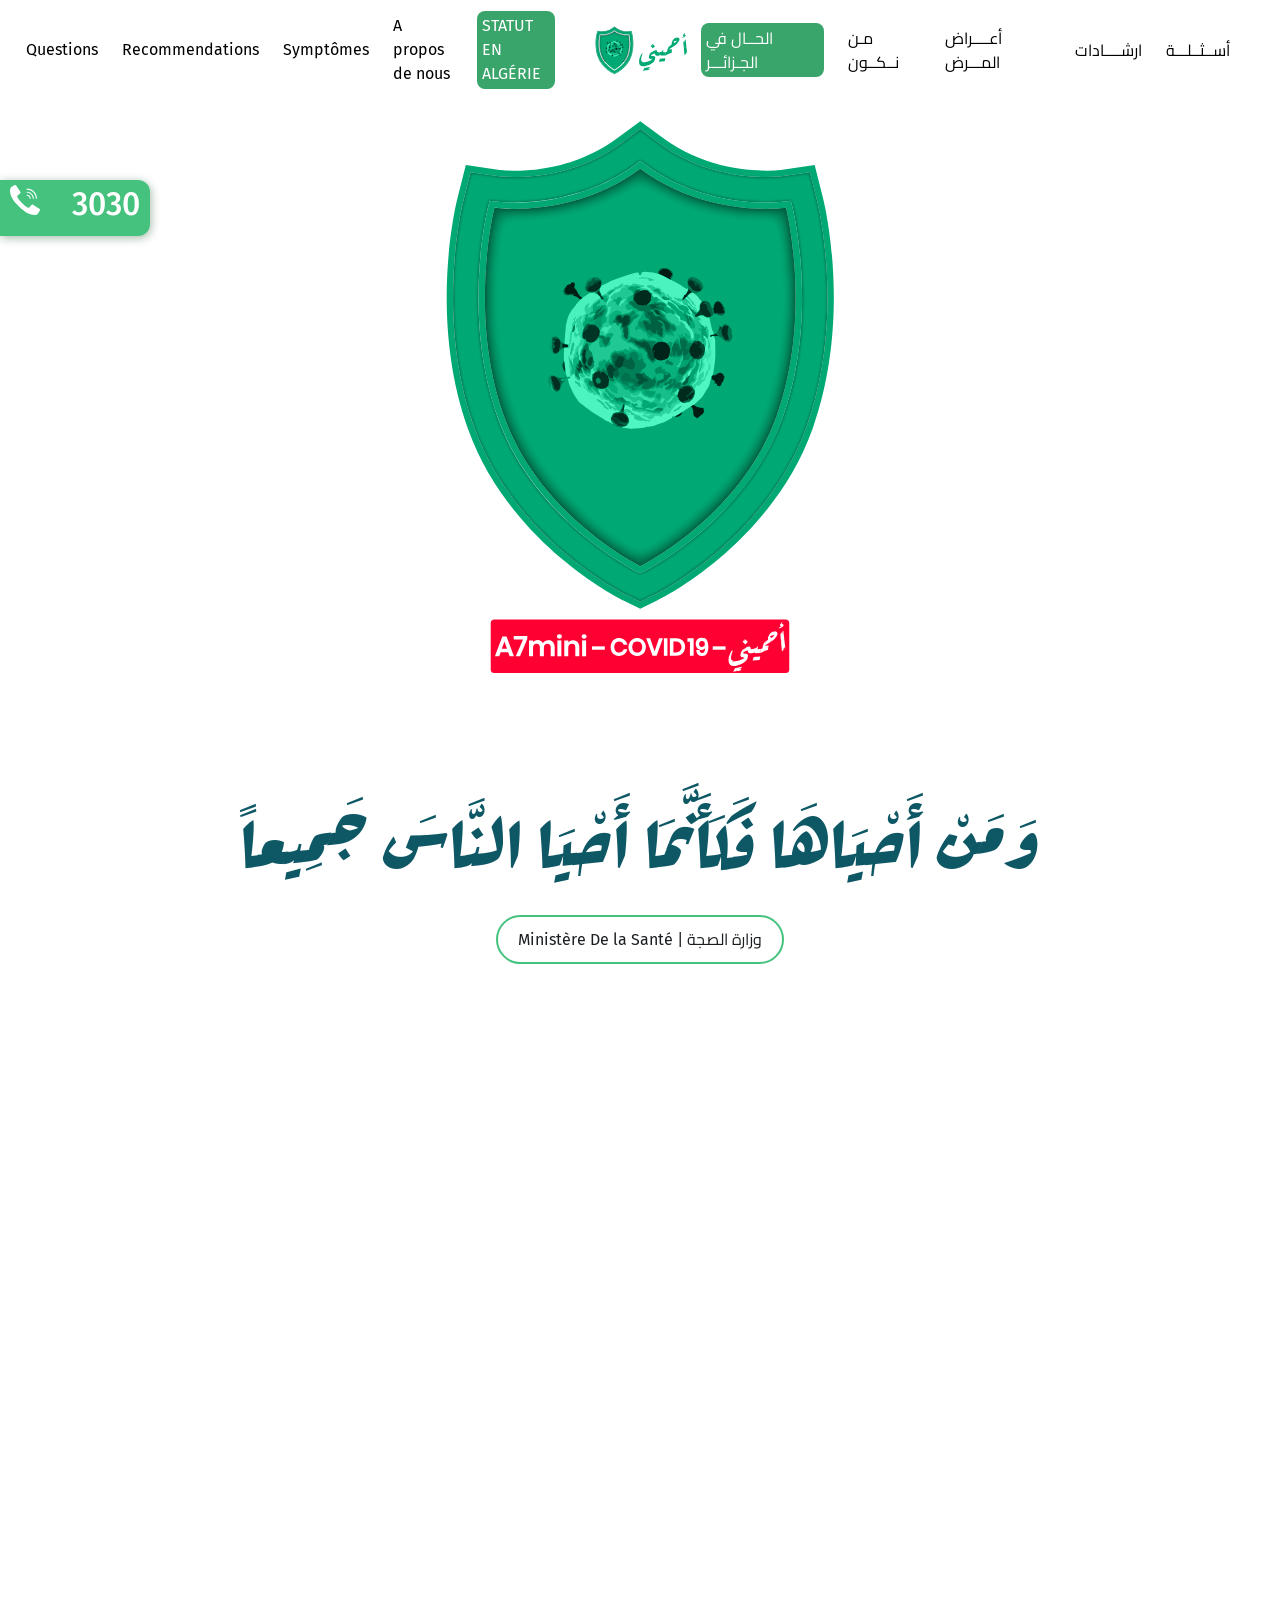
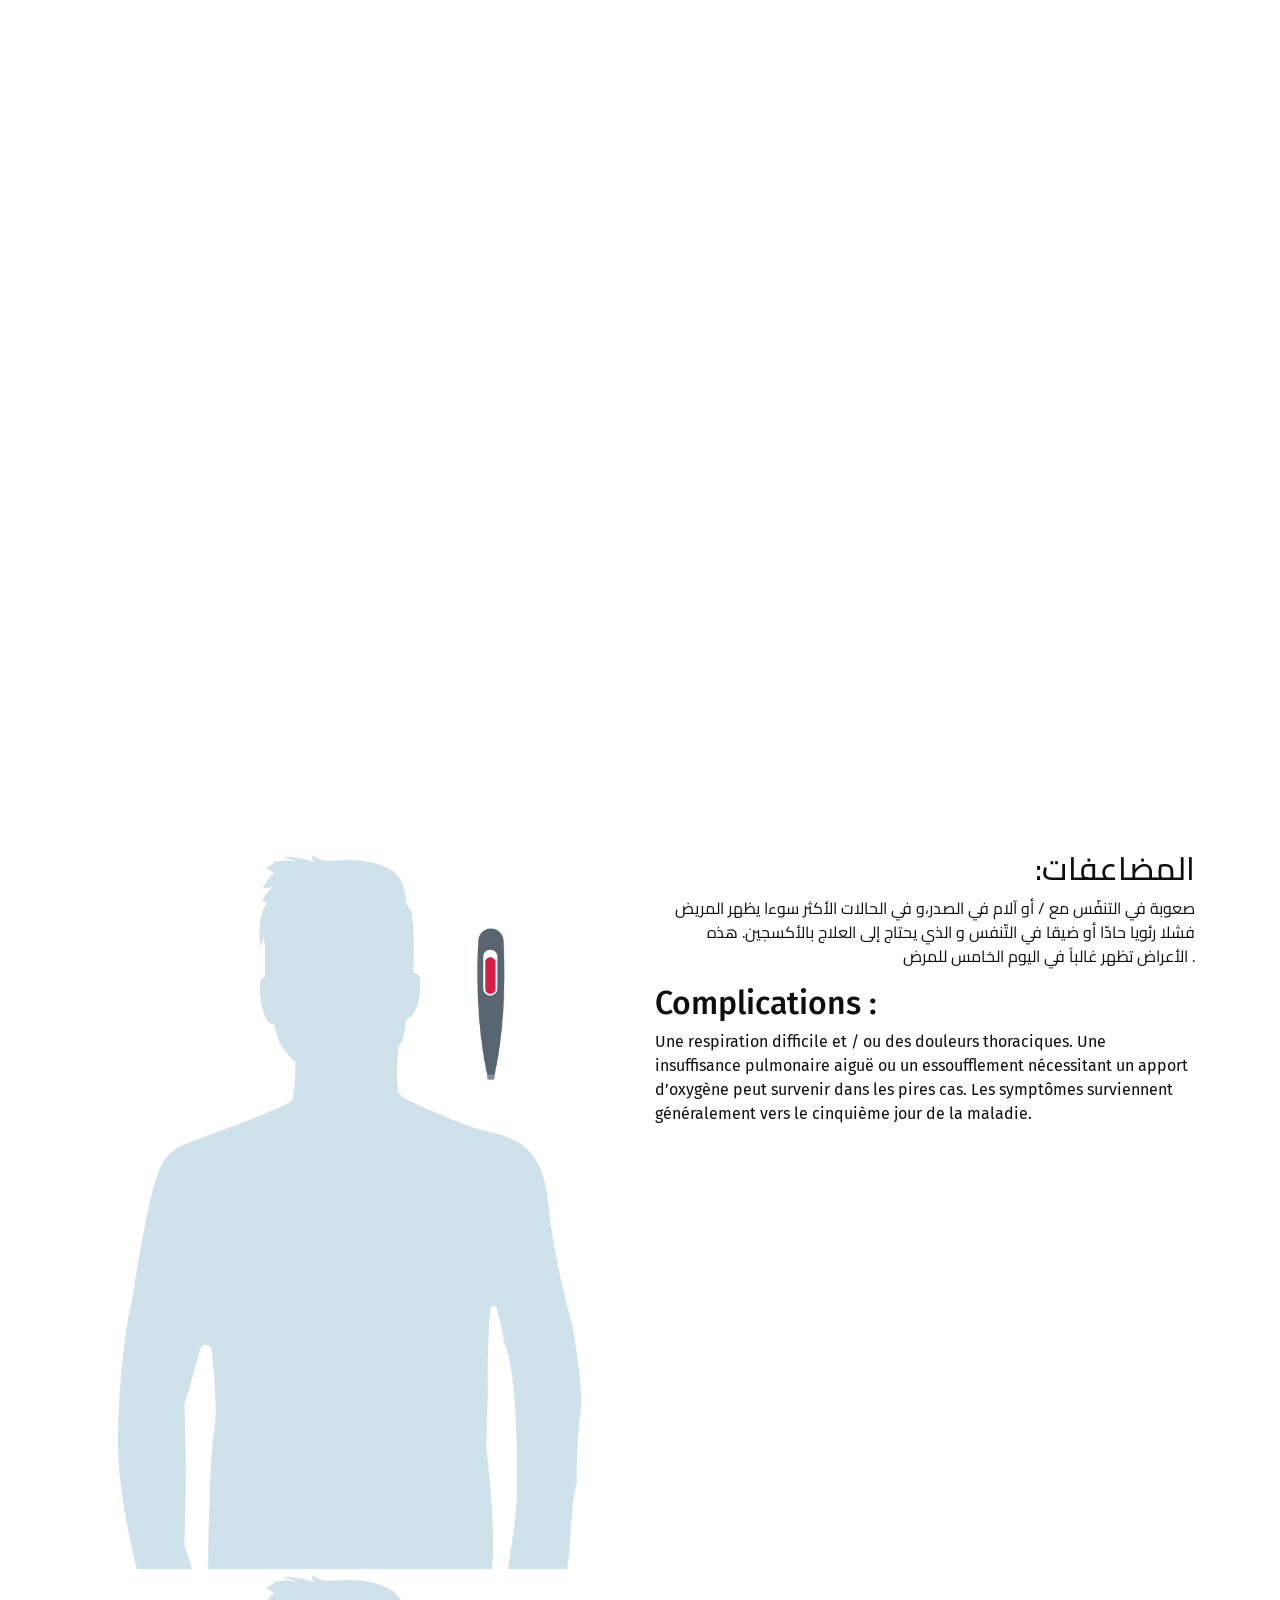
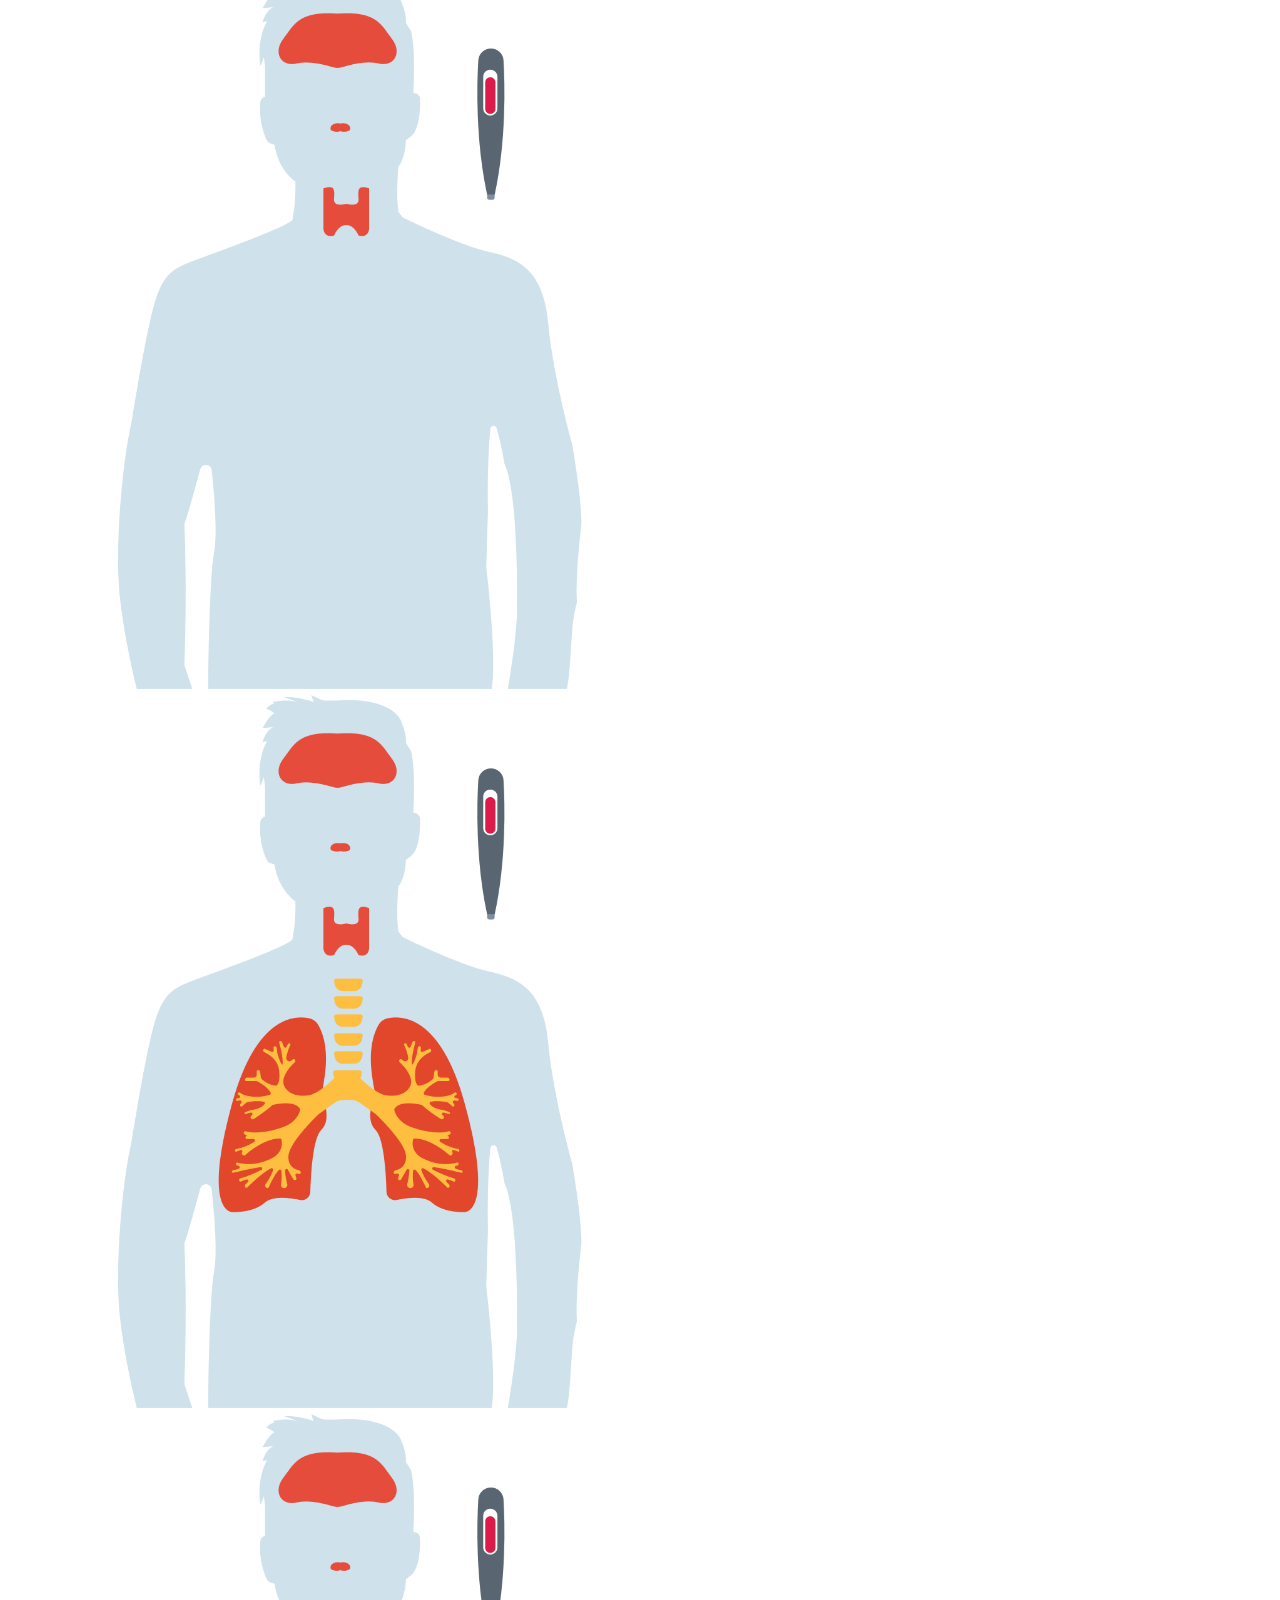
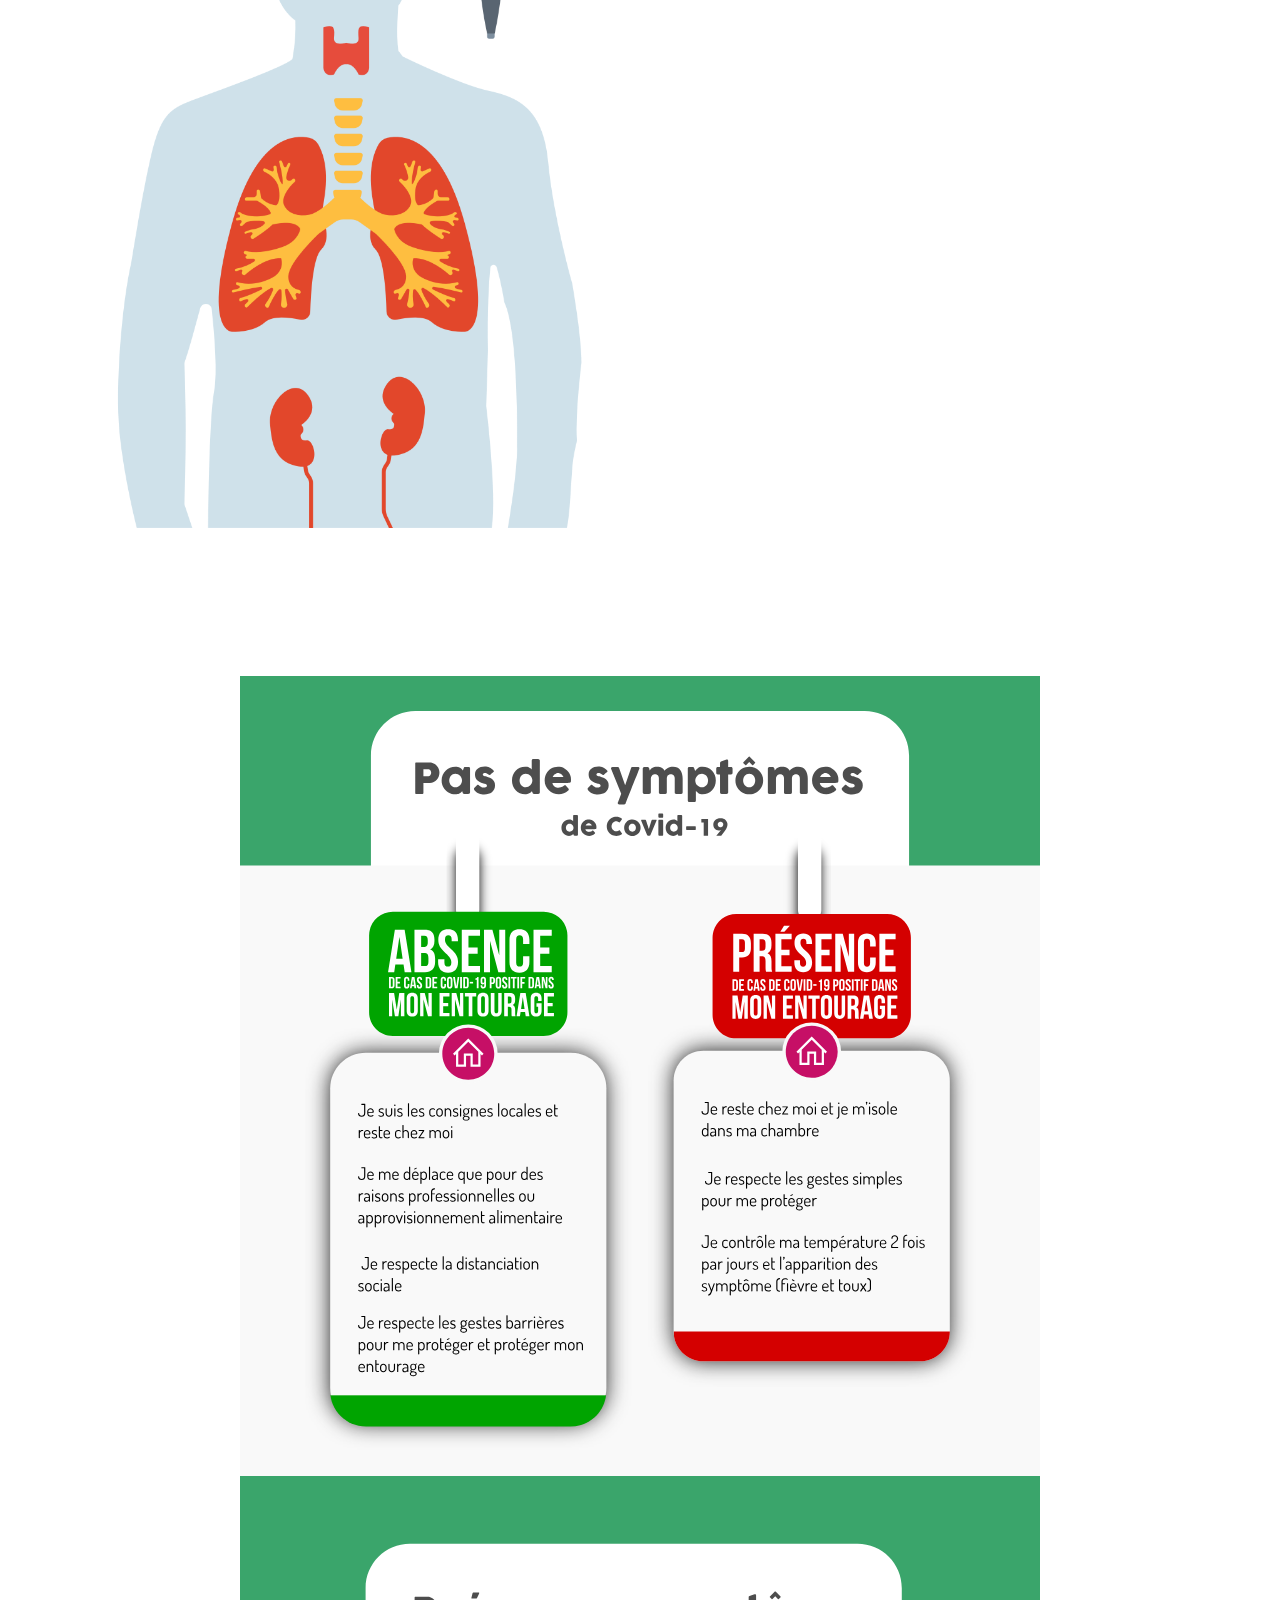
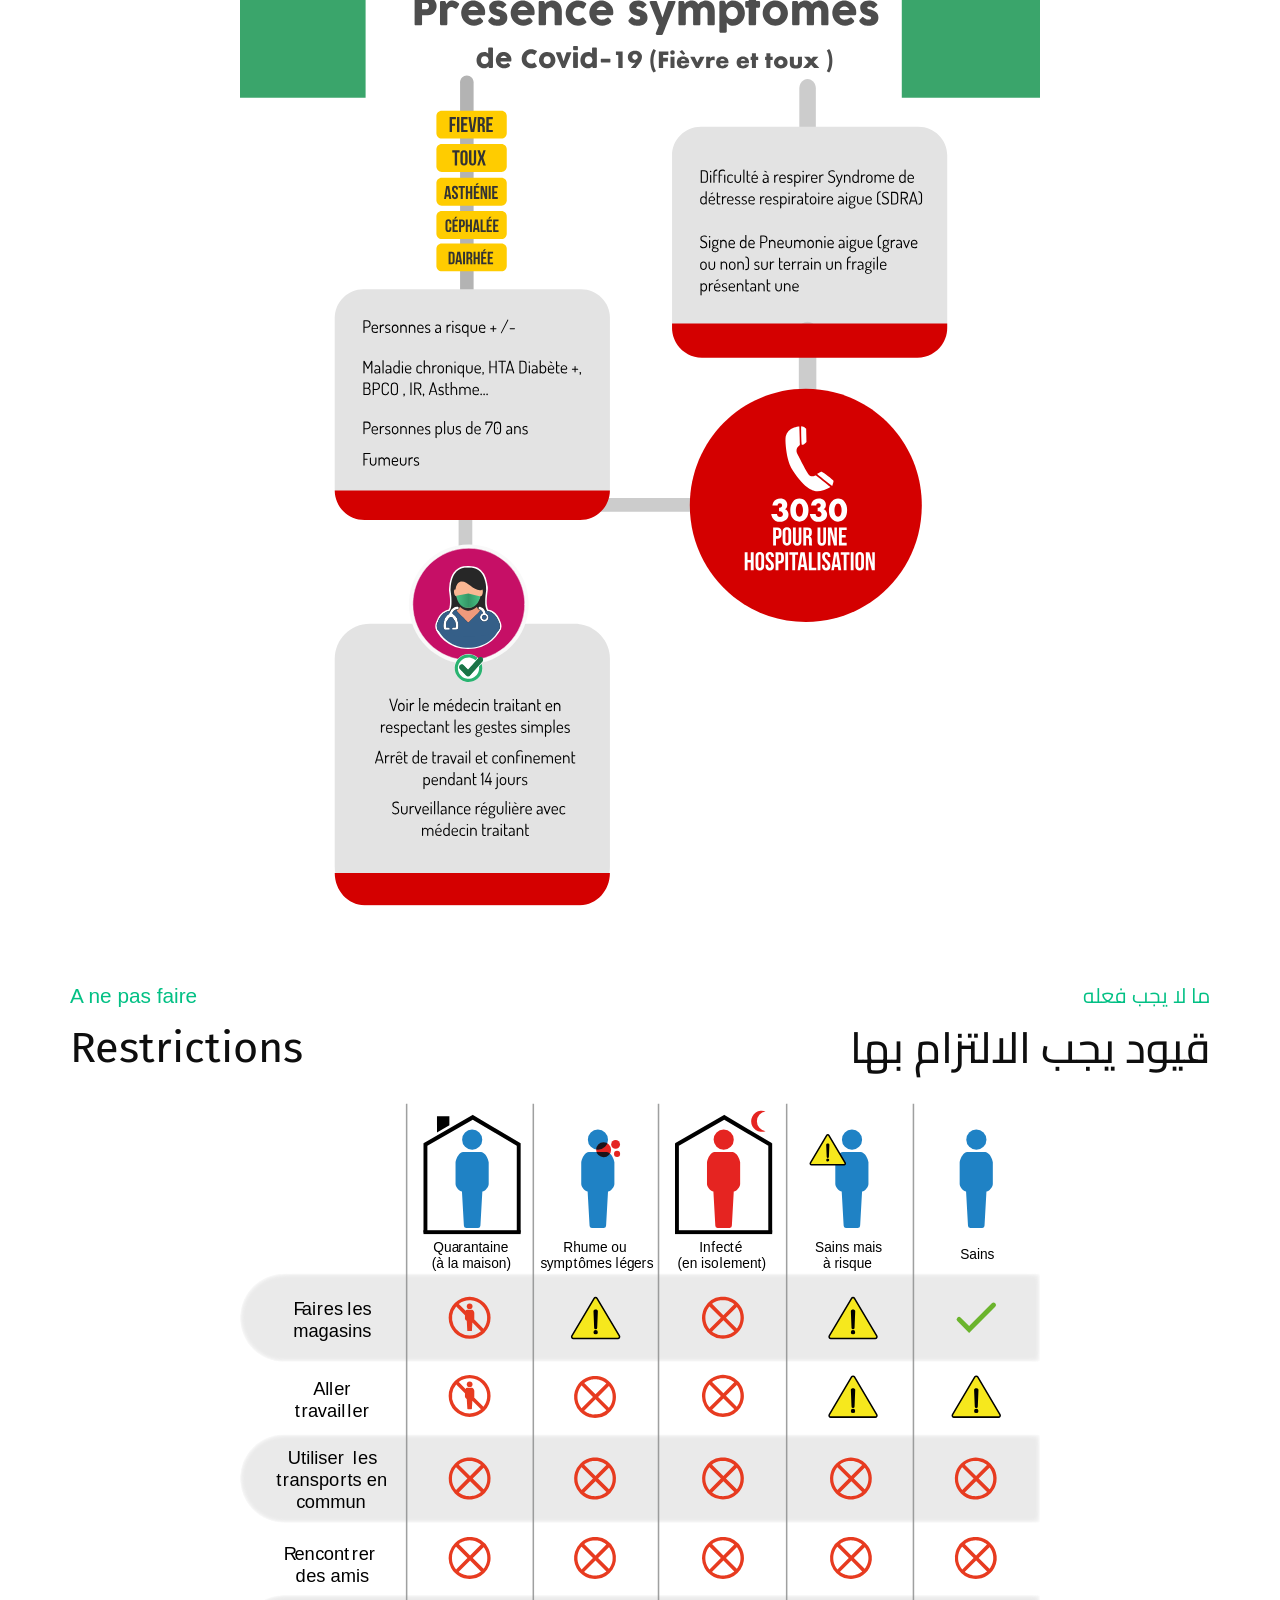
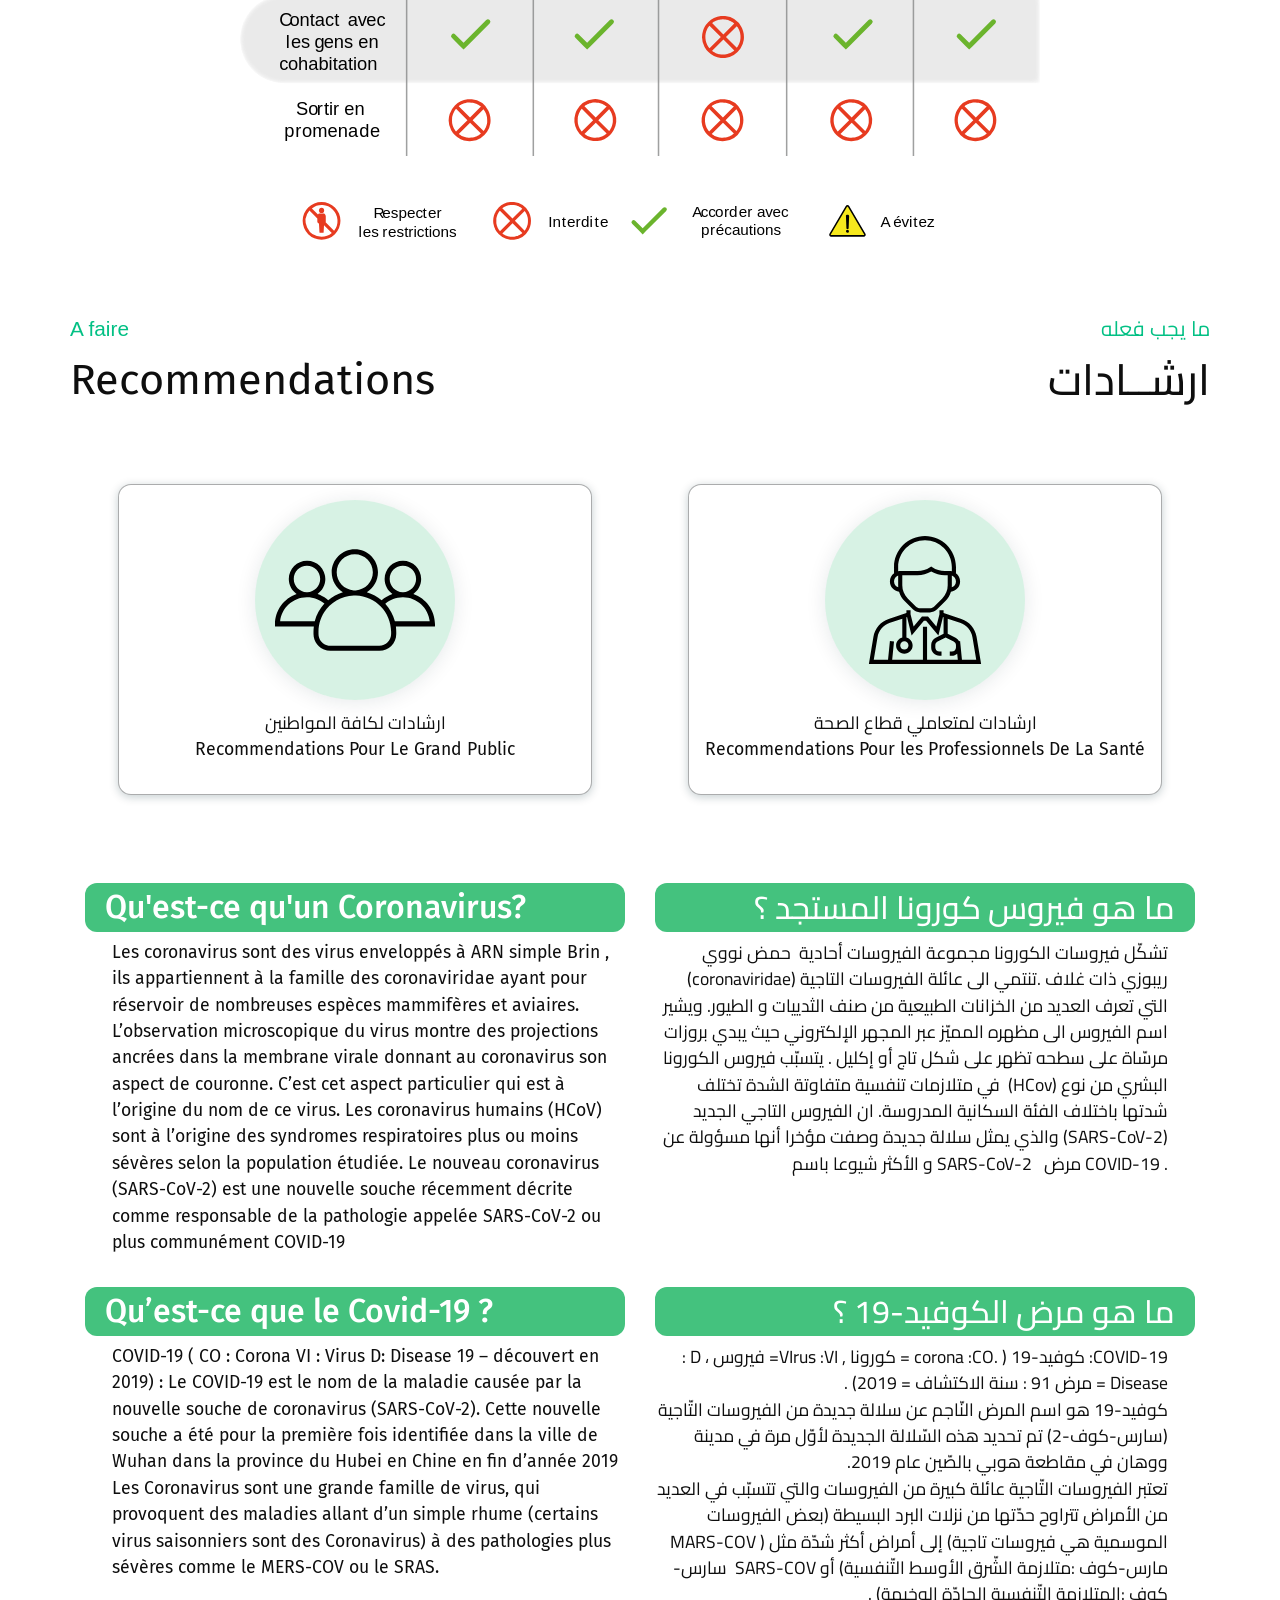
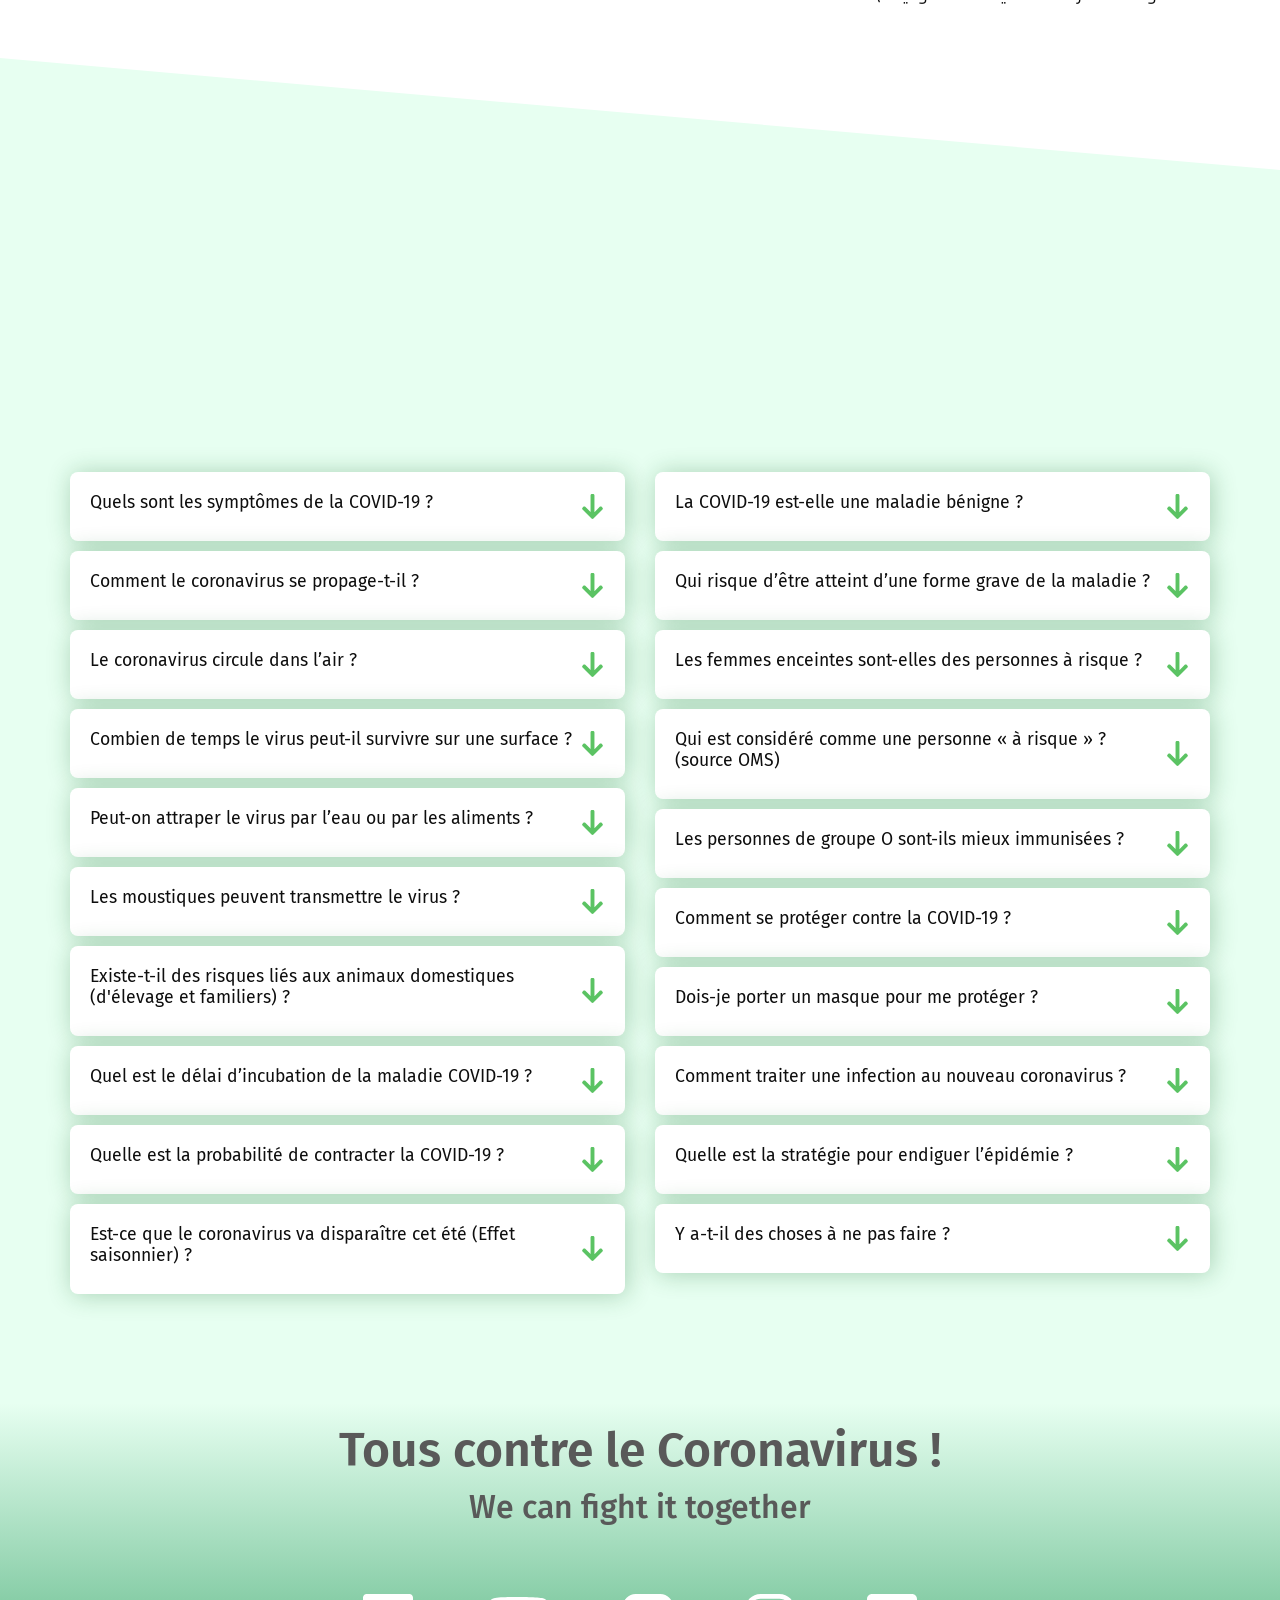
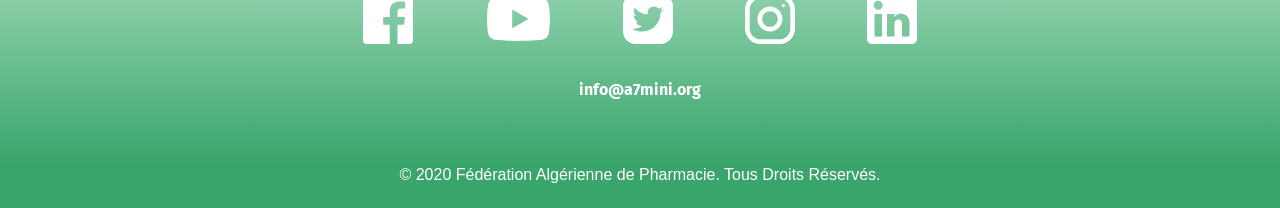
==== commit 632d6222: "Changed font color to darker, arabic font to Cairo, made upper section headers bigger. Added arabic " ====
--- a/index.html
+++ b/index.html
@@ -31,7 +31,7 @@
     <link href="https://unpkg.com/aos@2.3.1/dist/aos.css" rel="stylesheet">
     <!--Impoting Fonts-->
     <!--<link href="https://fonts.googleapis.com/css?family=Poppins:300,400,500,600,700|Rakkas|Tajawal&display=swap" rel="stylesheet">-->
-    <link href="https://fonts.googleapis.com/css2?family=Fira+Sans:wght@400;500;600&family=Rakkas&family=Tajawal:wght@400;500;700&display=swap" rel="stylesheet">
+    <link href="https://fonts.googleapis.com/css2?family=Fira+Sans:wght@400;500;600&family=Rakkas&family=Cairo:wght@400;500;700&display=swap" rel="stylesheet">
     <!--Importing Stylesheet-->
     <link rel="stylesheet" href="css/style.css">
 
@@ -65,14 +65,14 @@
                 <li class="special-nav"><a href="#status">STATUT EN ALGÉRIE</a></li>
             </ul>
 
-            <img src="imgs/logo-compact.svg" alt="hackIT logo" class="logo">
+            <img src="imgs/logo-compact.svg" alt="hackIT logo" class="logo-main-page">
 
             <ul class="d-flex flex-sm-row-reverse align-items-center text-arabic">
-                <li><a href="#faq">أســـــثـــلــــــة</a></li>
-                <li><a href="#recommendations">ارشــــــــــــــــادات</a></li>
-                <li><a href="#symptoms">أعـــــــــراض المـــــــرض</a></li>
-                <li><a href="./about.html">مـــن نــــــــكون</a></li>
-                <li class="special-nav"><a href="#status">الحــــــــال في الجــــــزائــــــر</a></li>
+                <li><a href="#faq">أســثــلـــة</a></li>
+                <li><a href="#recommendations">ارشــــادات</a></li>
+                <li><a href="#symptoms">أعــــراض المـــرض</a></li>
+                <li><a href="./about.html">مـن نــكــون</a></li>
+                <li class="special-nav"><a href="#status">الحــال في الجـزائـــر</a></li>
             </ul>
 
             <div class="btn btn-burger align-self-center" onclick="openMobileMenu()"><img src="imgs/menu.svg" alt="">
@@ -125,22 +125,22 @@
                     <div class="col-md-3 col-sm-12 status-element" data-aos="fade-up" data-aos-anchor-placement="top-center">
                         <img src="imgs/coronavirus.svg" width="100" alt="">
                         <p class="status-number dz-status status-number-inf">800</p>
-                        <p class="status-text">Infectés <br> <span class="text-arabic">مصابين</span></p>
+                        <p class="status-text"> <span class="text-arabic">مصابين</span> <br> Infectés </p>
                     </div>
                     <div class="col-md-3 col-sm-12 status-element" data-aos="fade-up" data-aos-anchor-placement="top-center" data-aos-delay="100">
                         <img src="imgs/vaccine.svg" alt="">
                         <p class="status-number dz-status status-number-ret">100</p>
-                        <p class="status-text">Rétablis <br> <span class="text-arabic">معافين</span></p>
+                        <p class="status-text"><span class="text-arabic">معافين</span> <br>Rétablis </p>
                     </div>
                     <div class="col-md-3 col-sm-12 status-element" data-aos="fade-up" data-aos-anchor-placement="top-center" data-aos-delay="200">
                         <img src="imgs/hospital-bed.svg" alt="">
                         <p class="status-number dz-status status-number-dec">40</p>
-                        <p class="status-text">En réanimation <br> <span class="text-arabic">في الانعاش</span></p>
+                        <p class="status-text"> <span class="text-arabic">في الانعاش</span> <br>En réanimation</p>
                     </div>
                     <div class="col-md-3 col-sm-12 status-element" data-aos="fade-up" data-aos-anchor-placement="top-center" data-aos-delay="200">
                         <img src="imgs/grave.svg" alt="">
                         <p class="status-number dz-status status-number-dec">40</p>
-                        <p class="status-text">Décés <br> <span class="text-arabic">وفايت</span></p>
+                        <p class="status-text"><span class="text-arabic">وفايت</span><br>Décés  </p>
                     </div>
                 </div>
             </div>
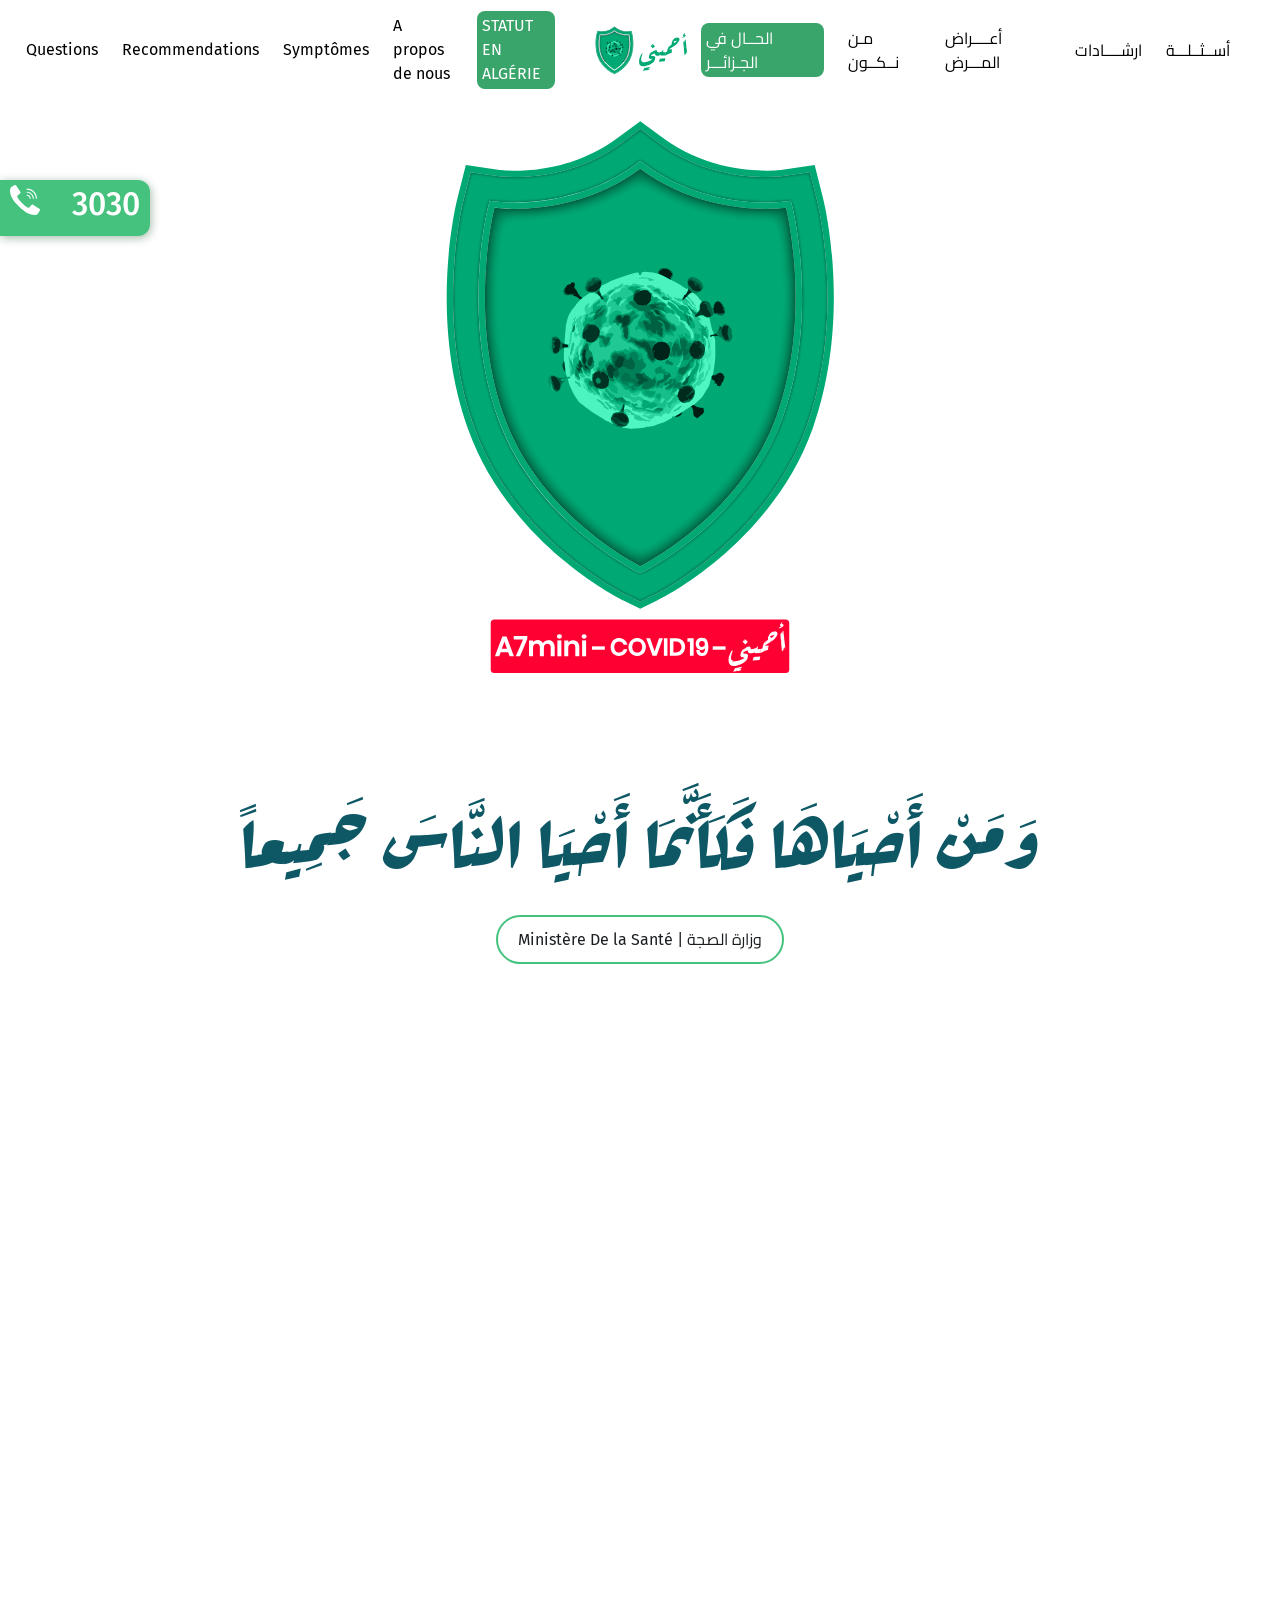
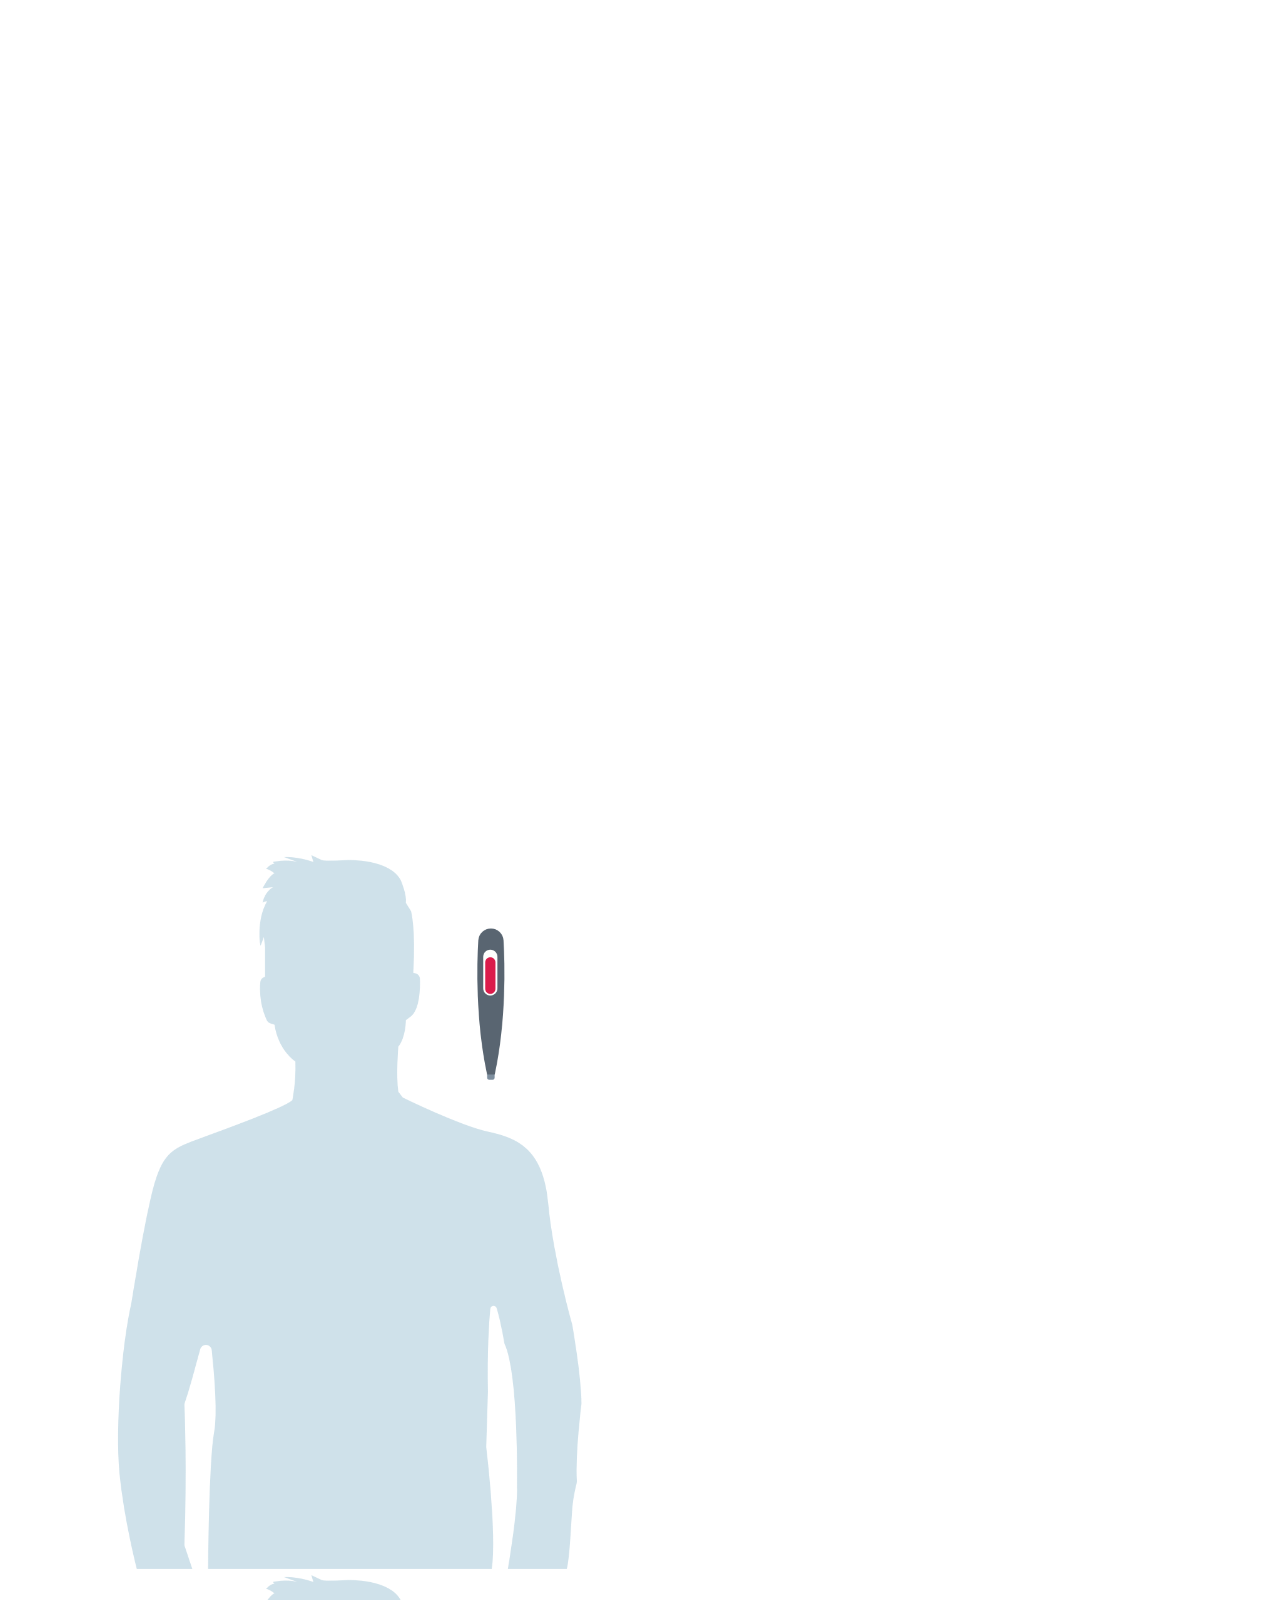
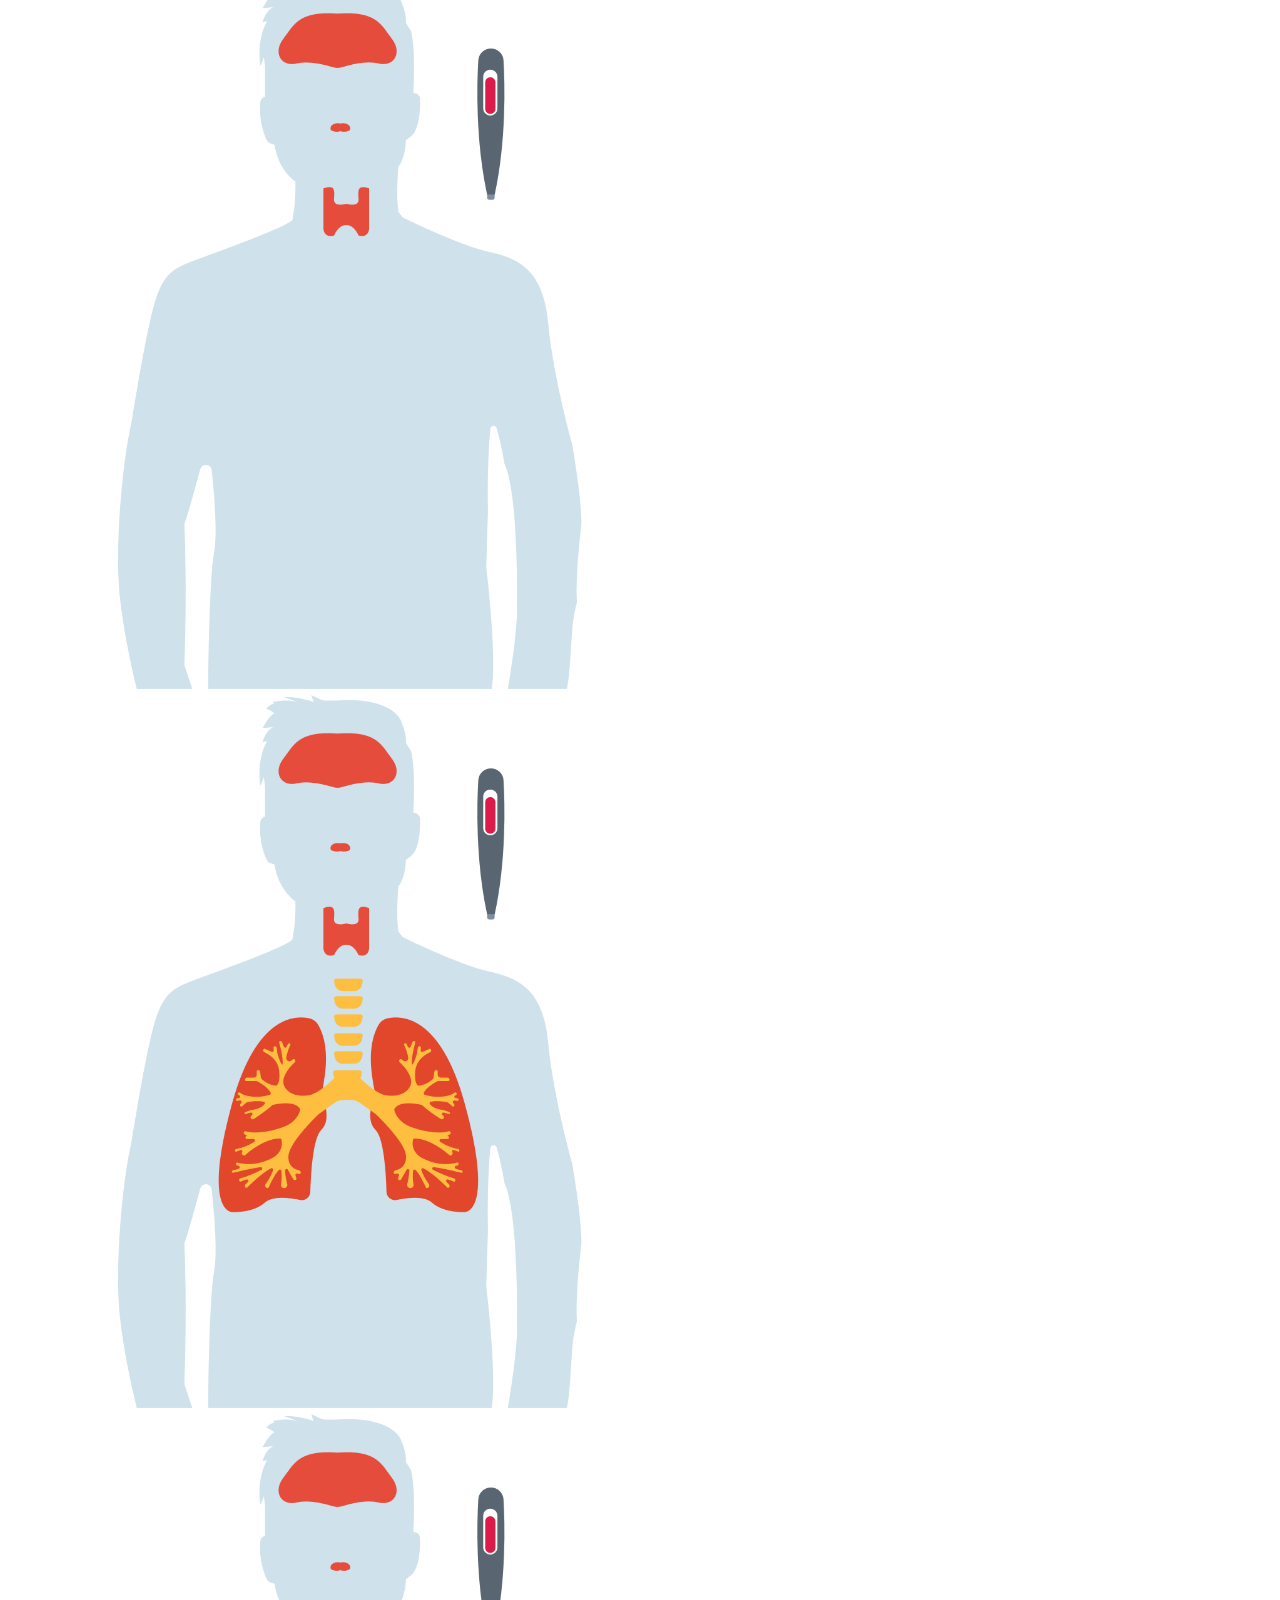
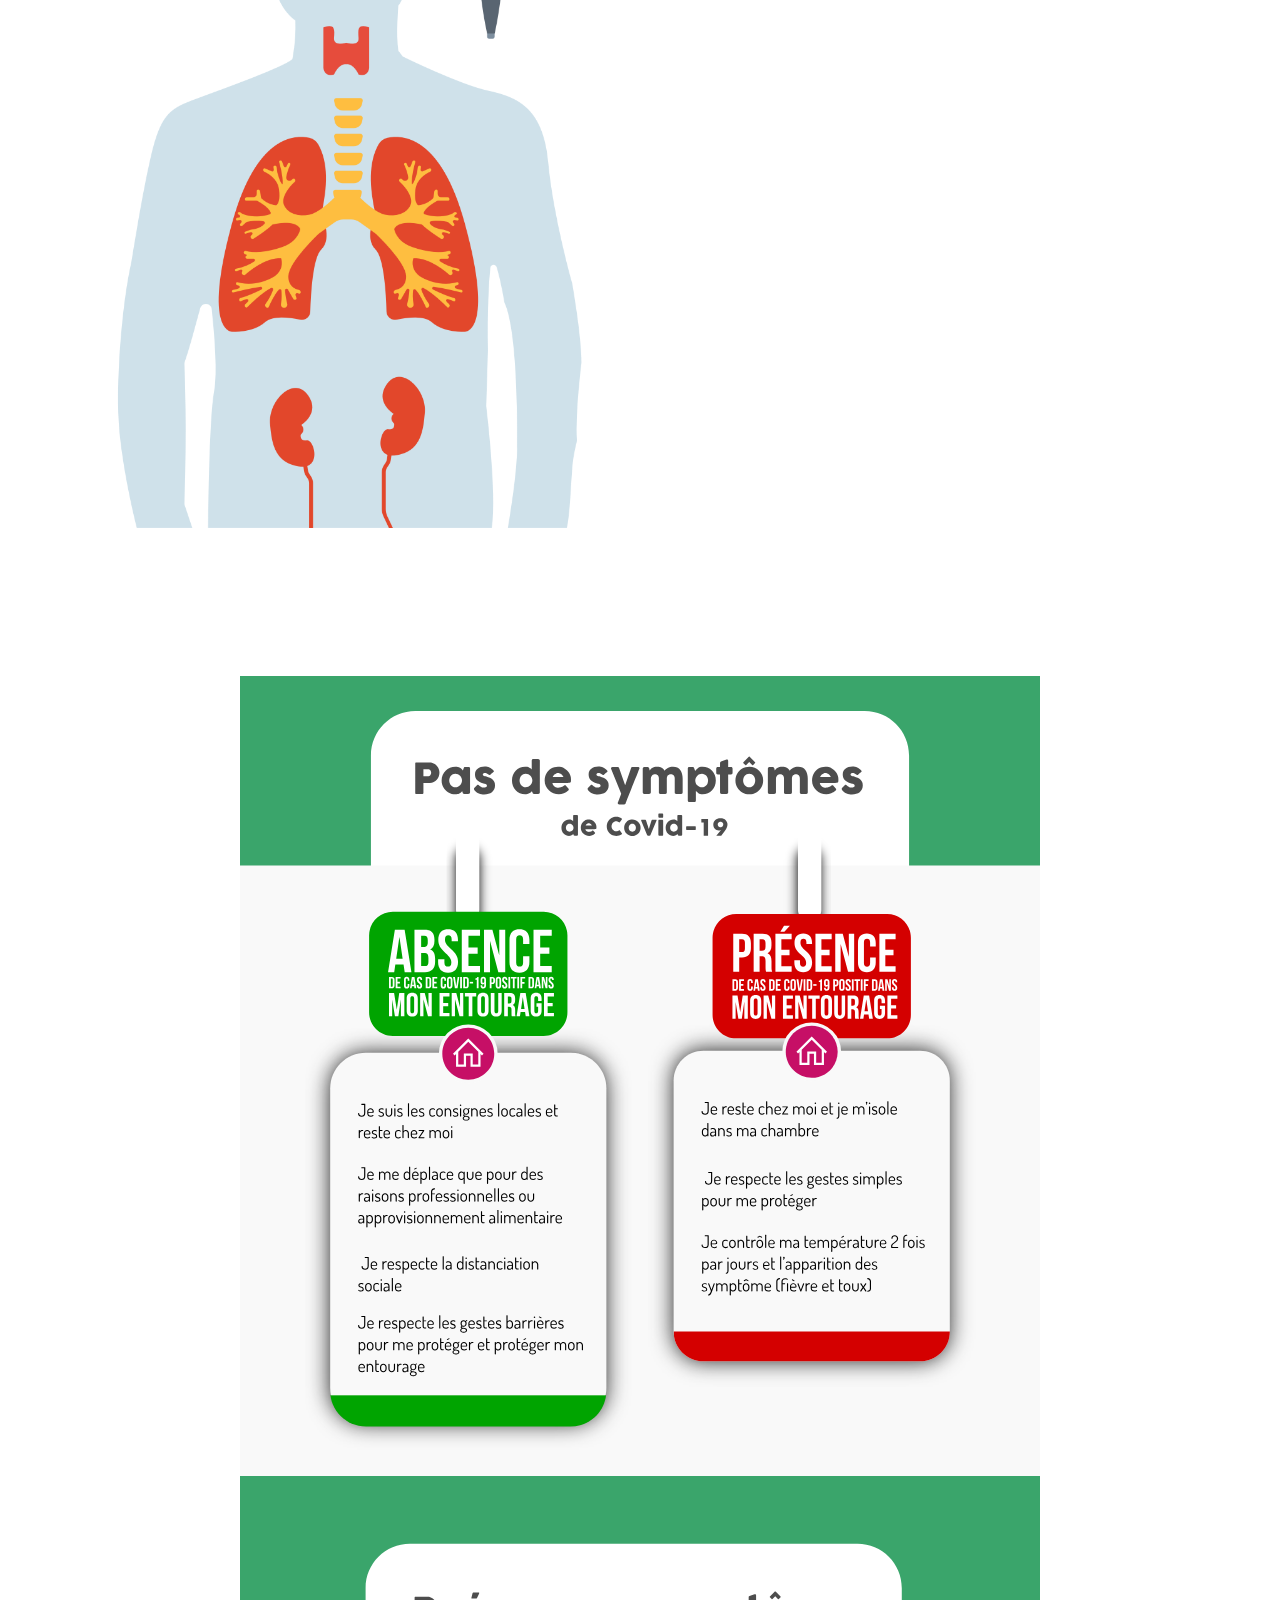
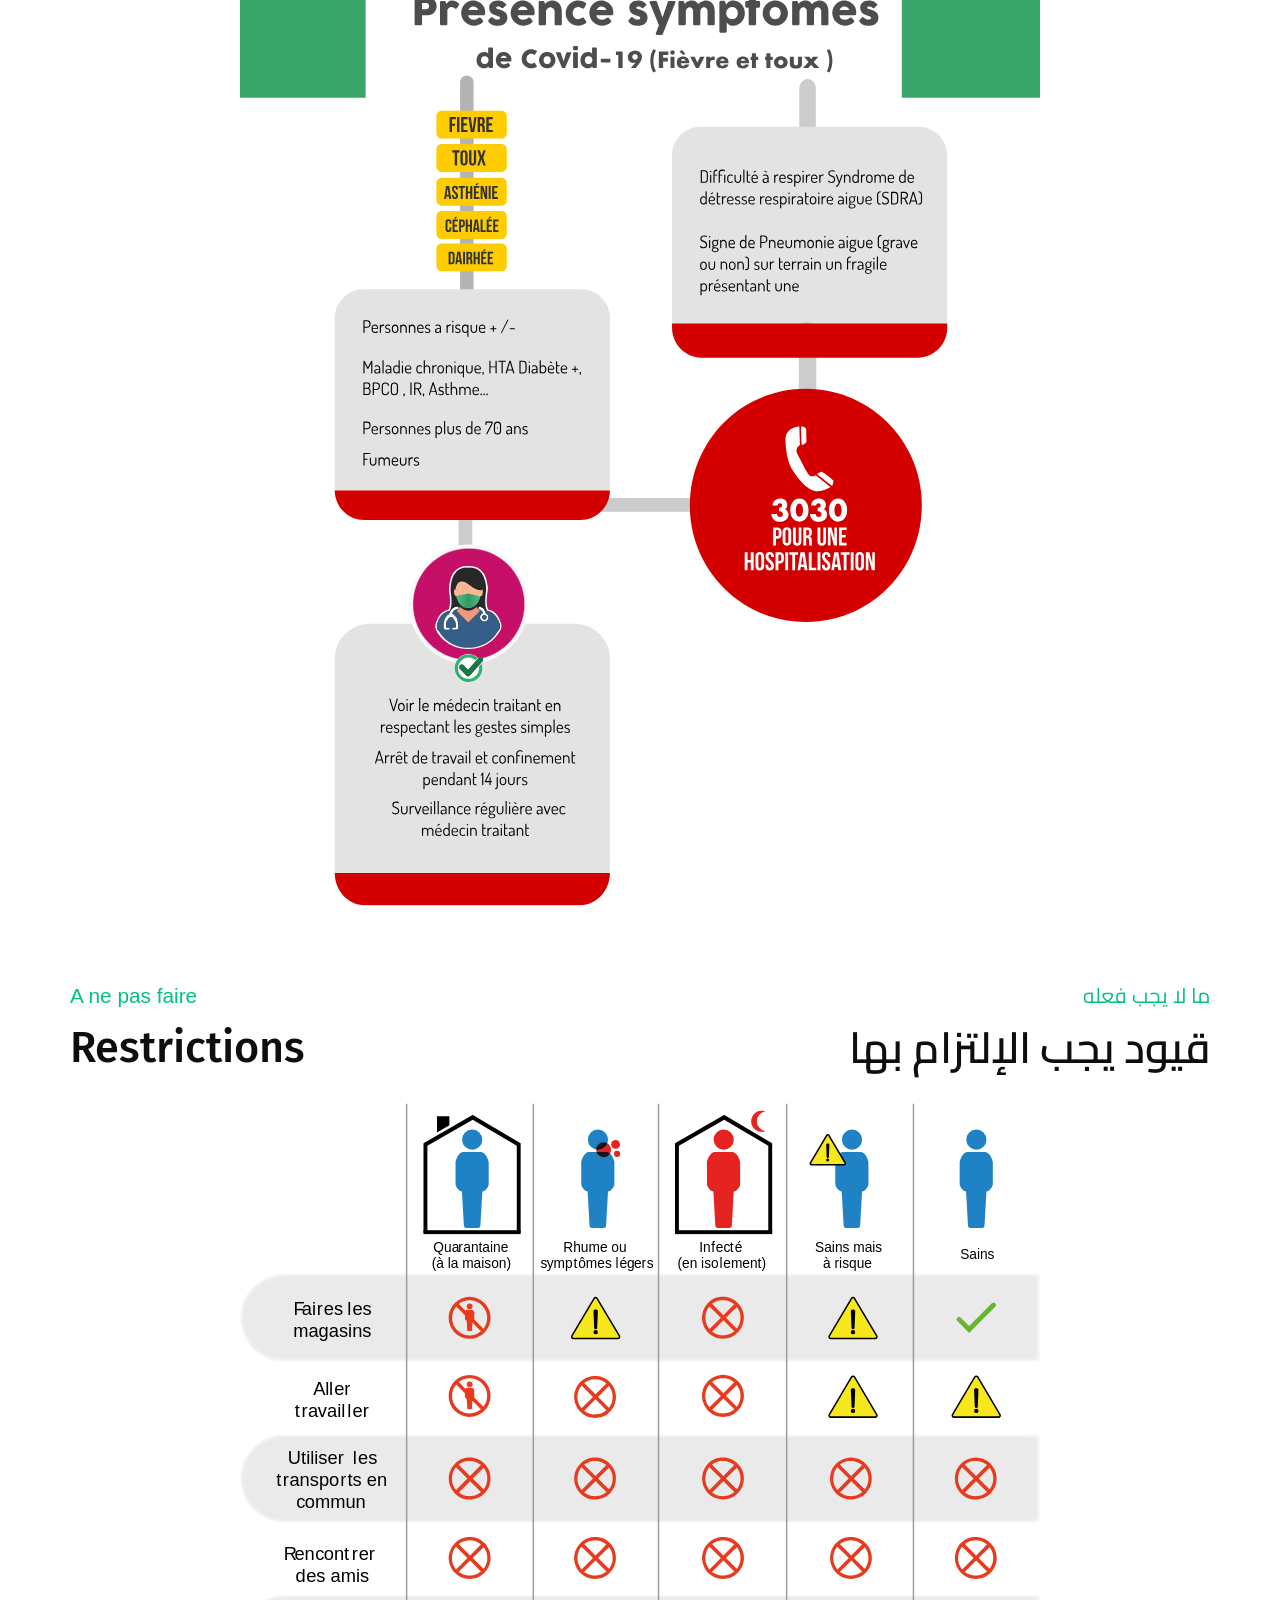
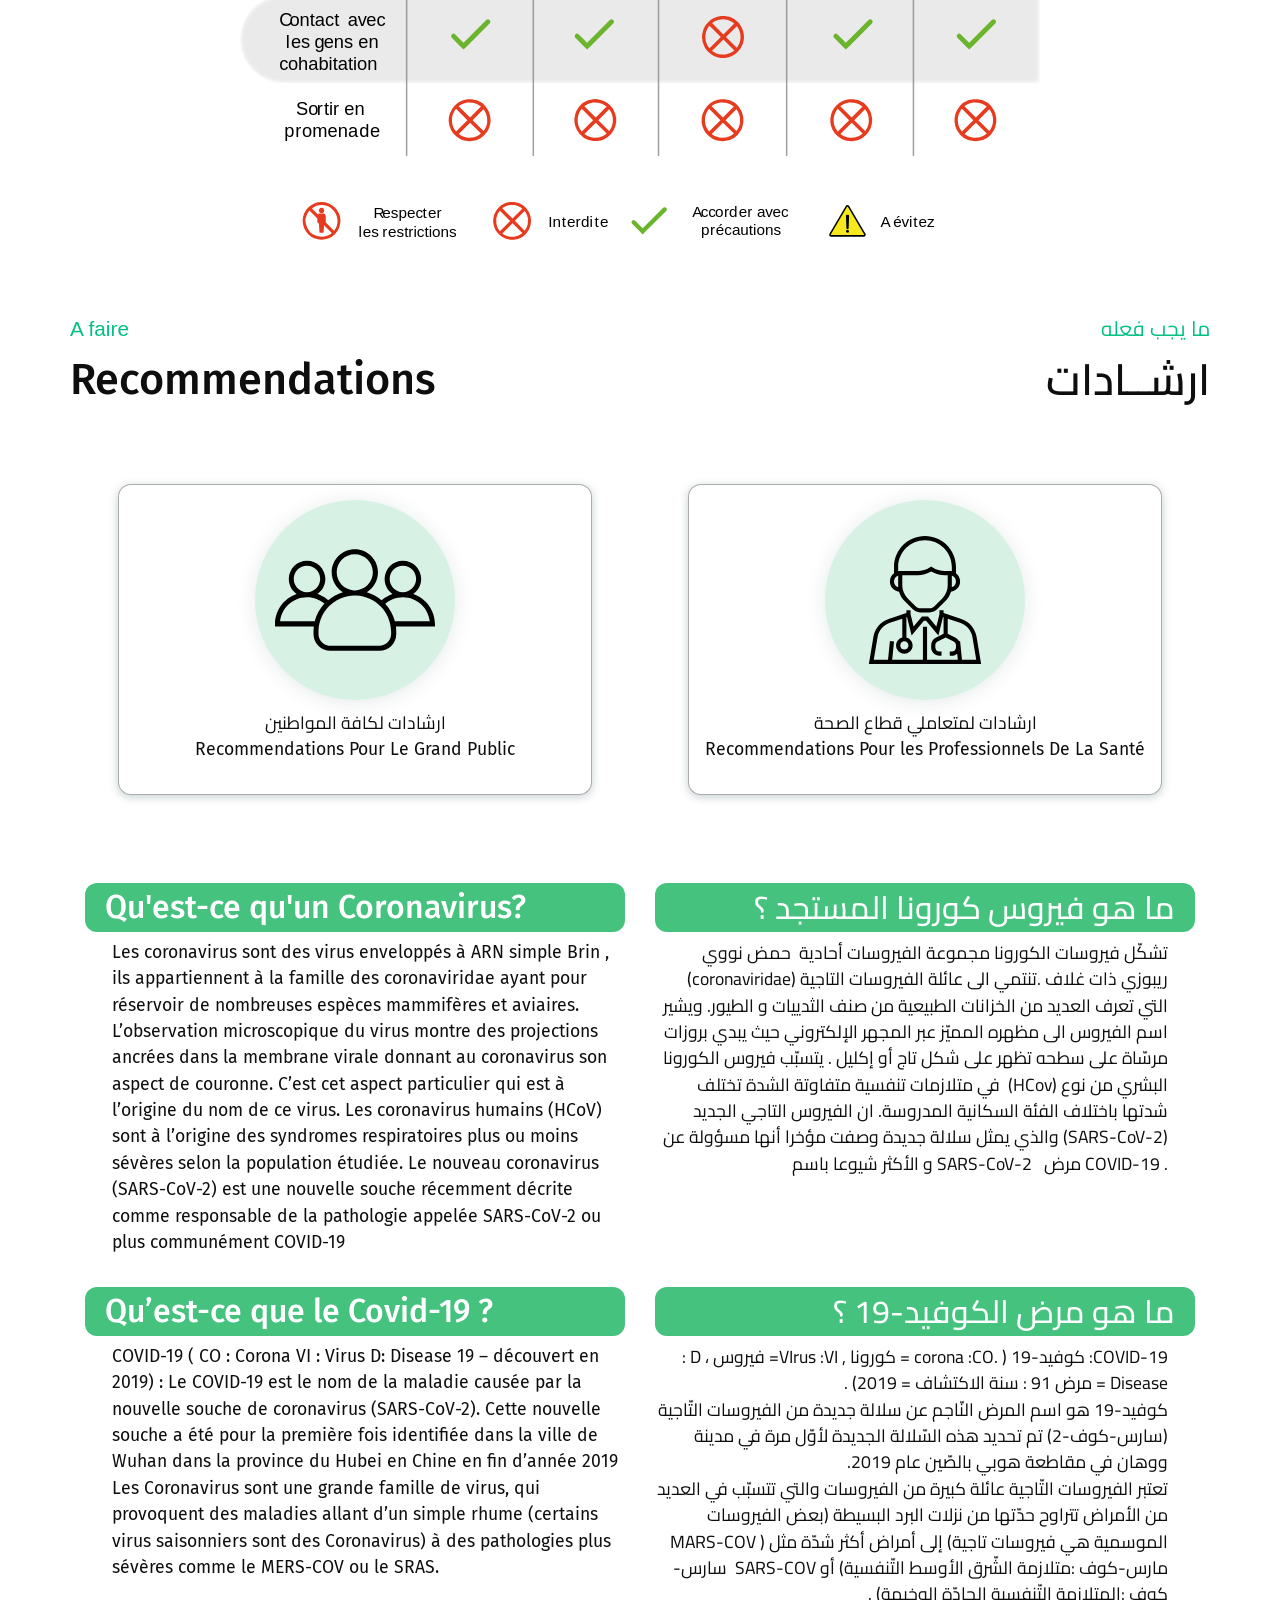
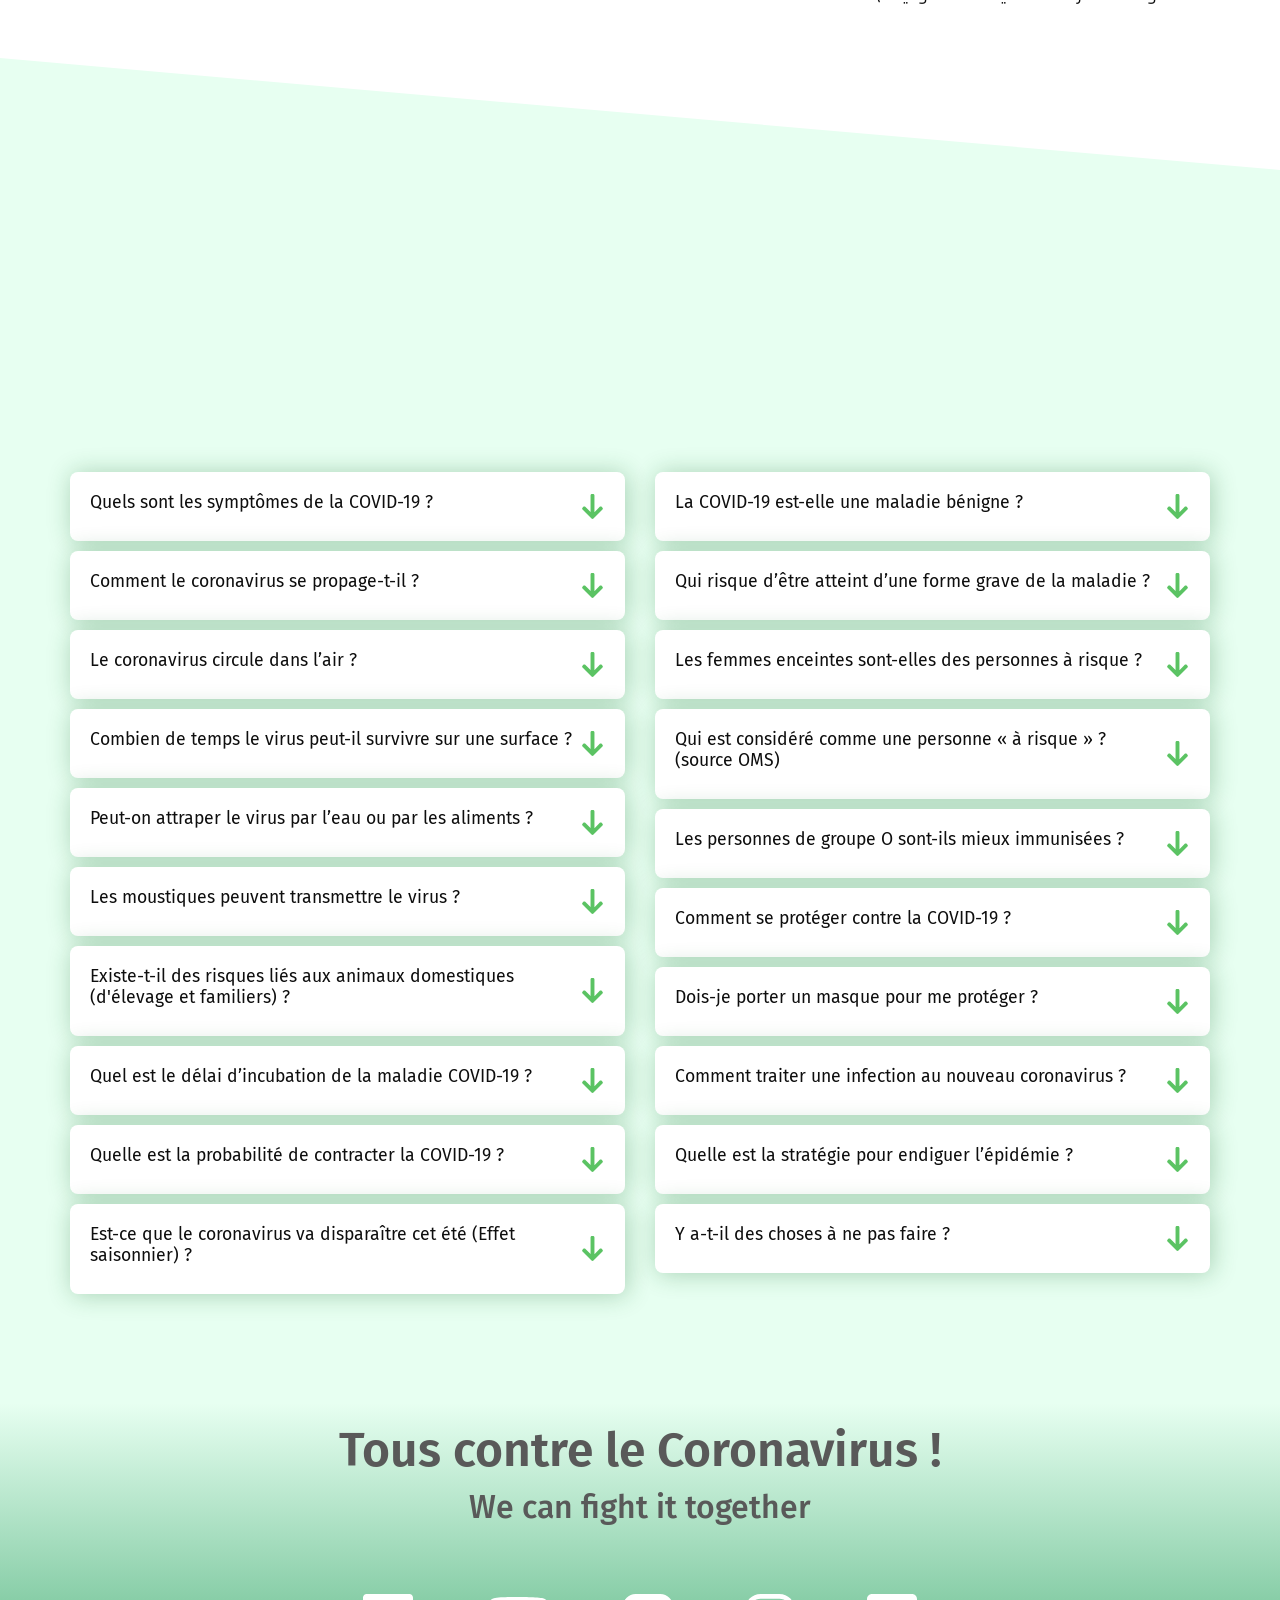
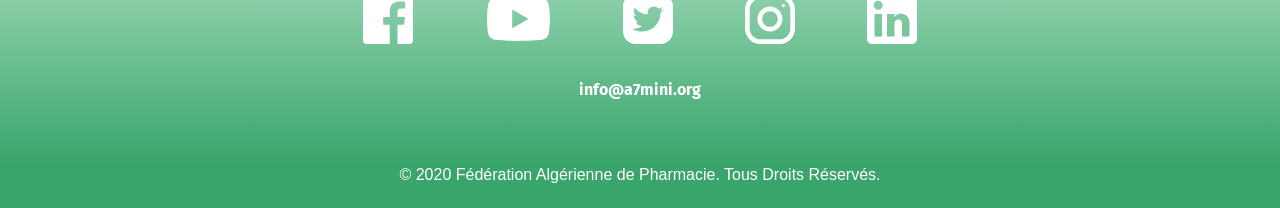
==== commit e6001571: "Quick fix for last commit, bold section headers" ====
--- a/index.html
+++ b/index.html
@@ -349,11 +349,11 @@
                 </div>
                 <div class="row">
                     <h2 class="section-header w-50 text-right text-arabic d-md-none"
-                        data-aos="fade-left" data-aos-anchor-placement="top-center" data-aos-delay="100">قيود يجب الالتزام بها</h2>
+                        data-aos="fade-left" data-aos-anchor-placement="top-center" data-aos-delay="100">قيود يجب الإلتزام بها</h2>
                     <h2 class="section-header w-50"
                         data-aos="fade-right" data-aos-anchor-placement="top-center" data-aos-delay="100">Restrictions</h2>
                     <h2 class="section-header w-50 text-right text-arabic d-none d-md-block"
-                        data-aos="fade-left" data-aos-anchor-placement="top-center" data-aos-delay="100">قيود يجب الالتزام بها</h2>
+                        data-aos="fade-left" data-aos-anchor-placement="top-center" data-aos-delay="100">قيود يجب الإلتزام بها</h2>
                 </div>
                 <div class="img-wrapper"
                      data-aos="fade-up" data-aos-anchor-placement="top-center" data-aos-delay="200"><img src="imgs/Tableau%20FR%20svg.svg" alt=""></div>
@@ -370,7 +370,7 @@
                 </div>
                 <div class="row">
                     <h2 class="section-header w-50 text-right text-arabic d-md-none"
-                        data-aos="fade-left" data-aos-anchor-placement="top-center" data-aos-delay="100">ارشــادات</h2>
+                        data-aos="fade-left" data-aos-anchor-placement="top-center" data-aos-delay="100">إرشــادات</h2>
                     <h2 class="section-header w-50"
                         data-aos="fade-right" data-aos-anchor-placement="top-center" data-aos-delay="100">Recommendations</h2>
                     <h2 class="section-header w-50 text-right text-arabic d-none d-md-block"
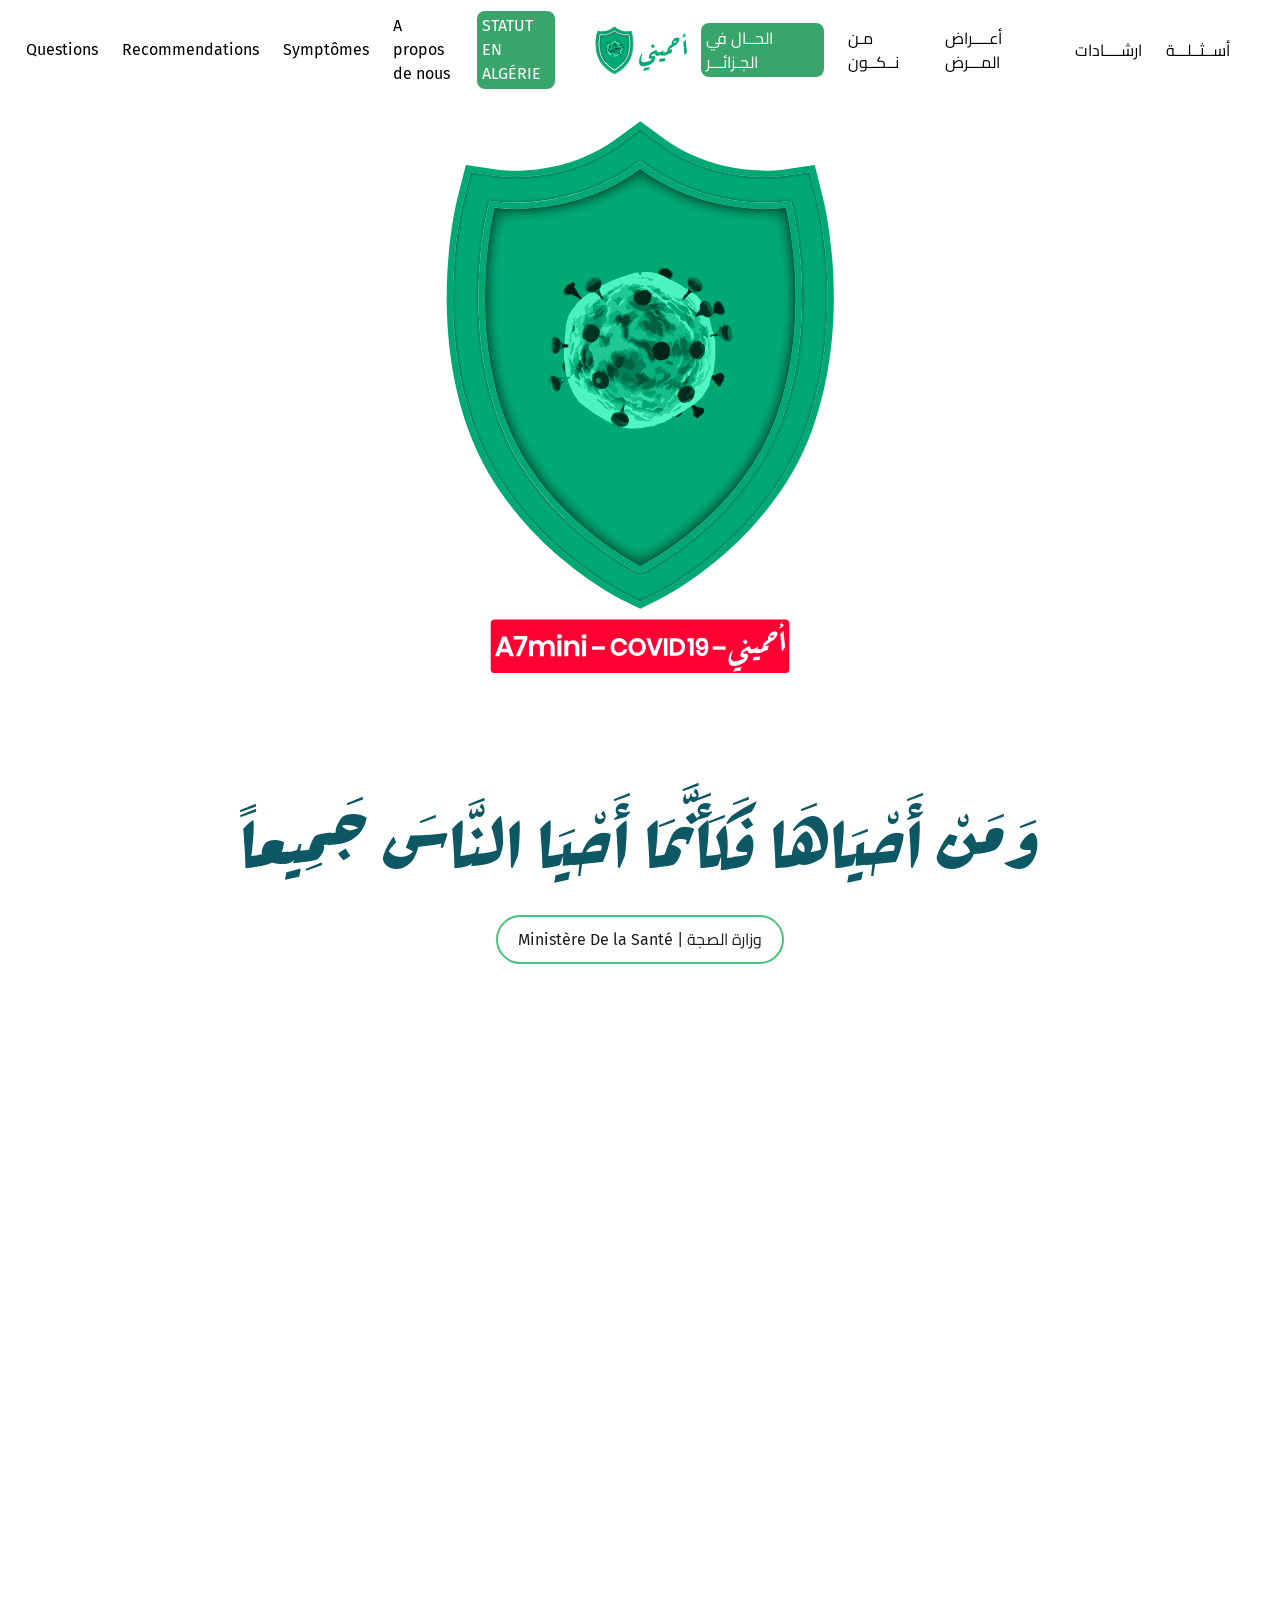
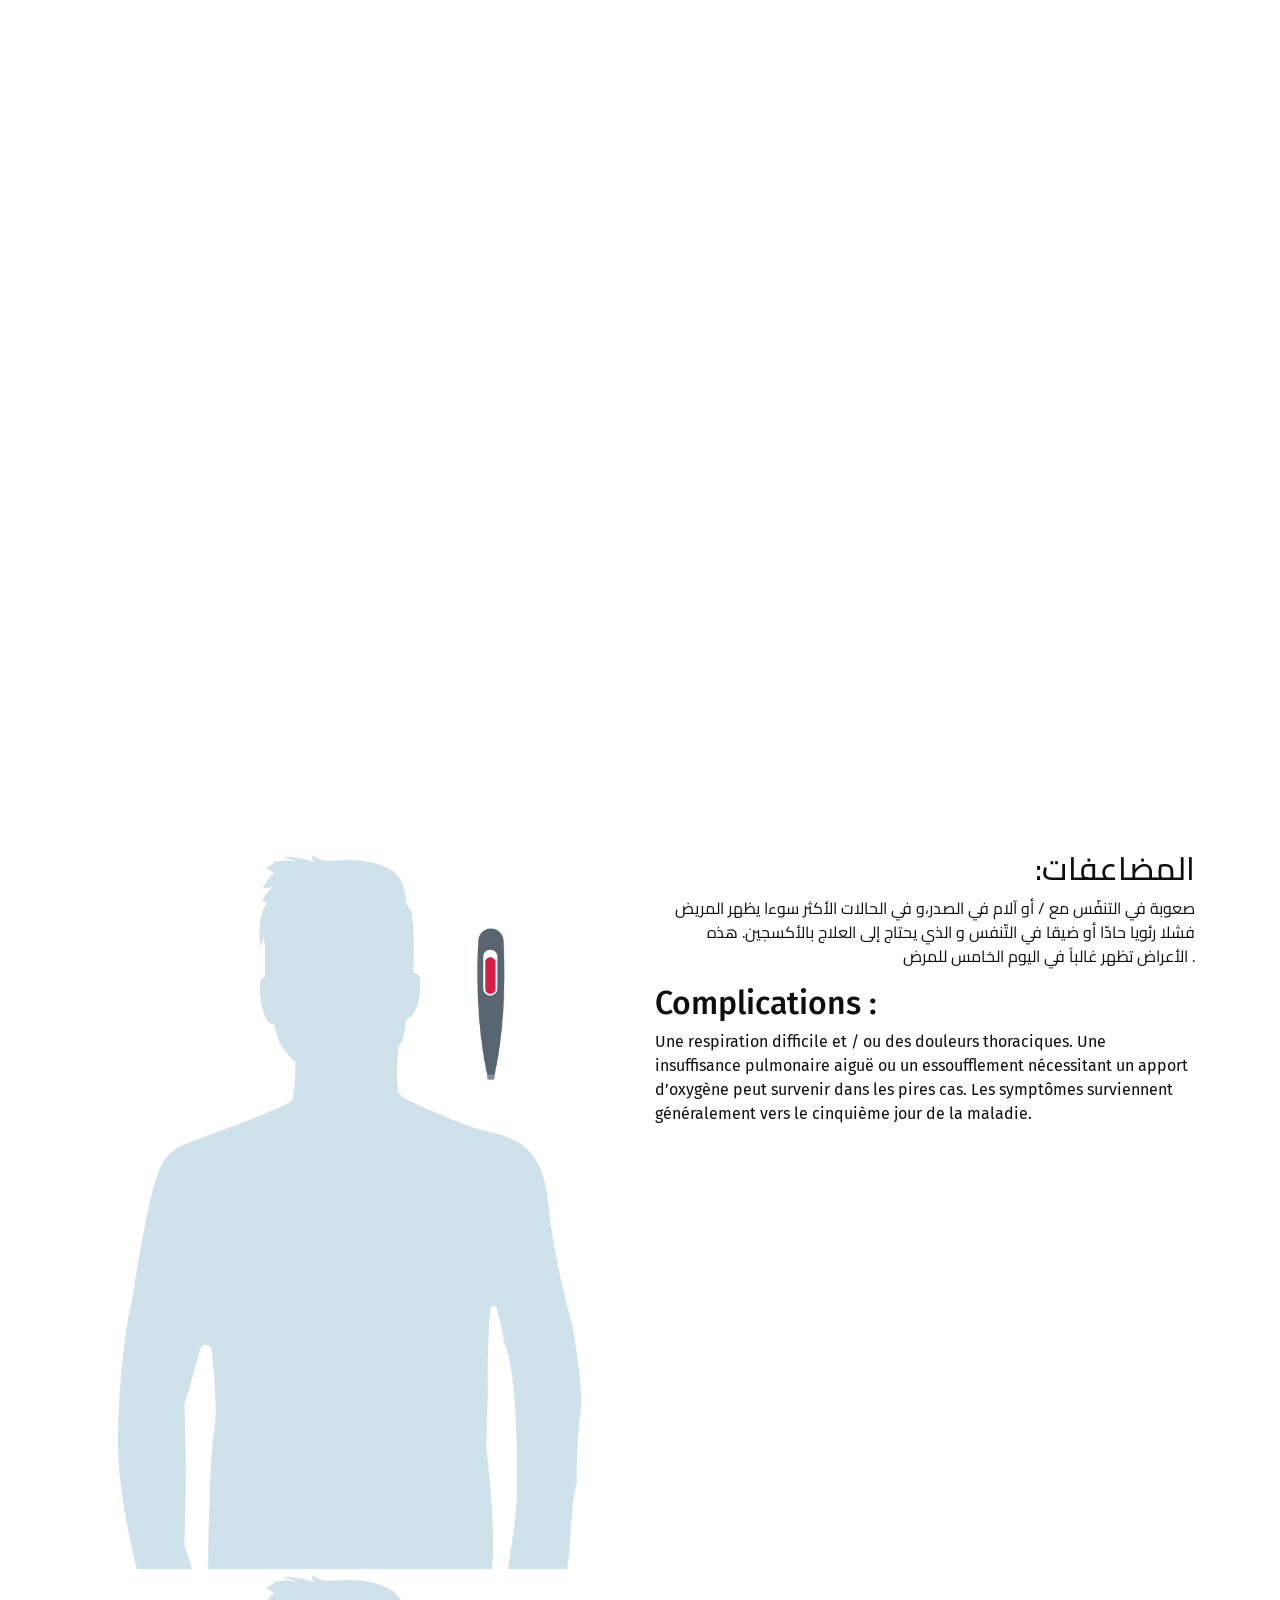
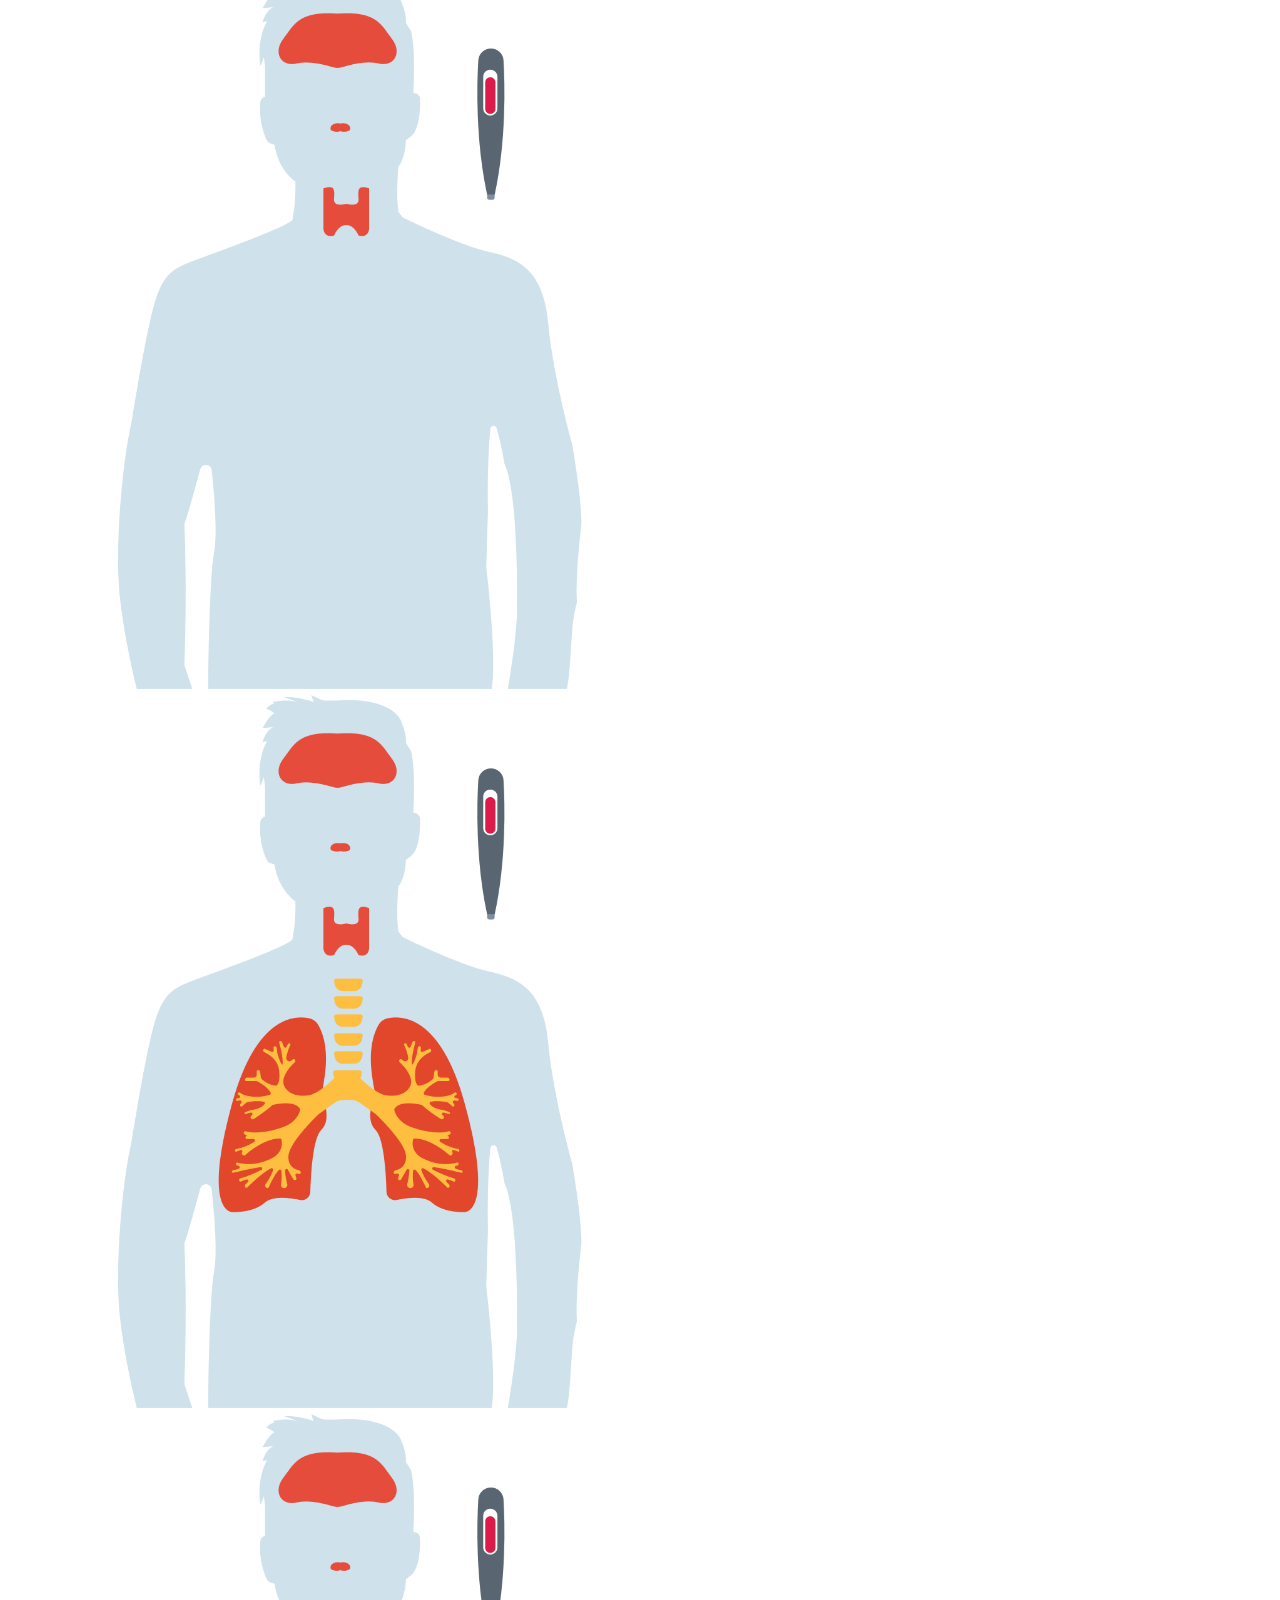
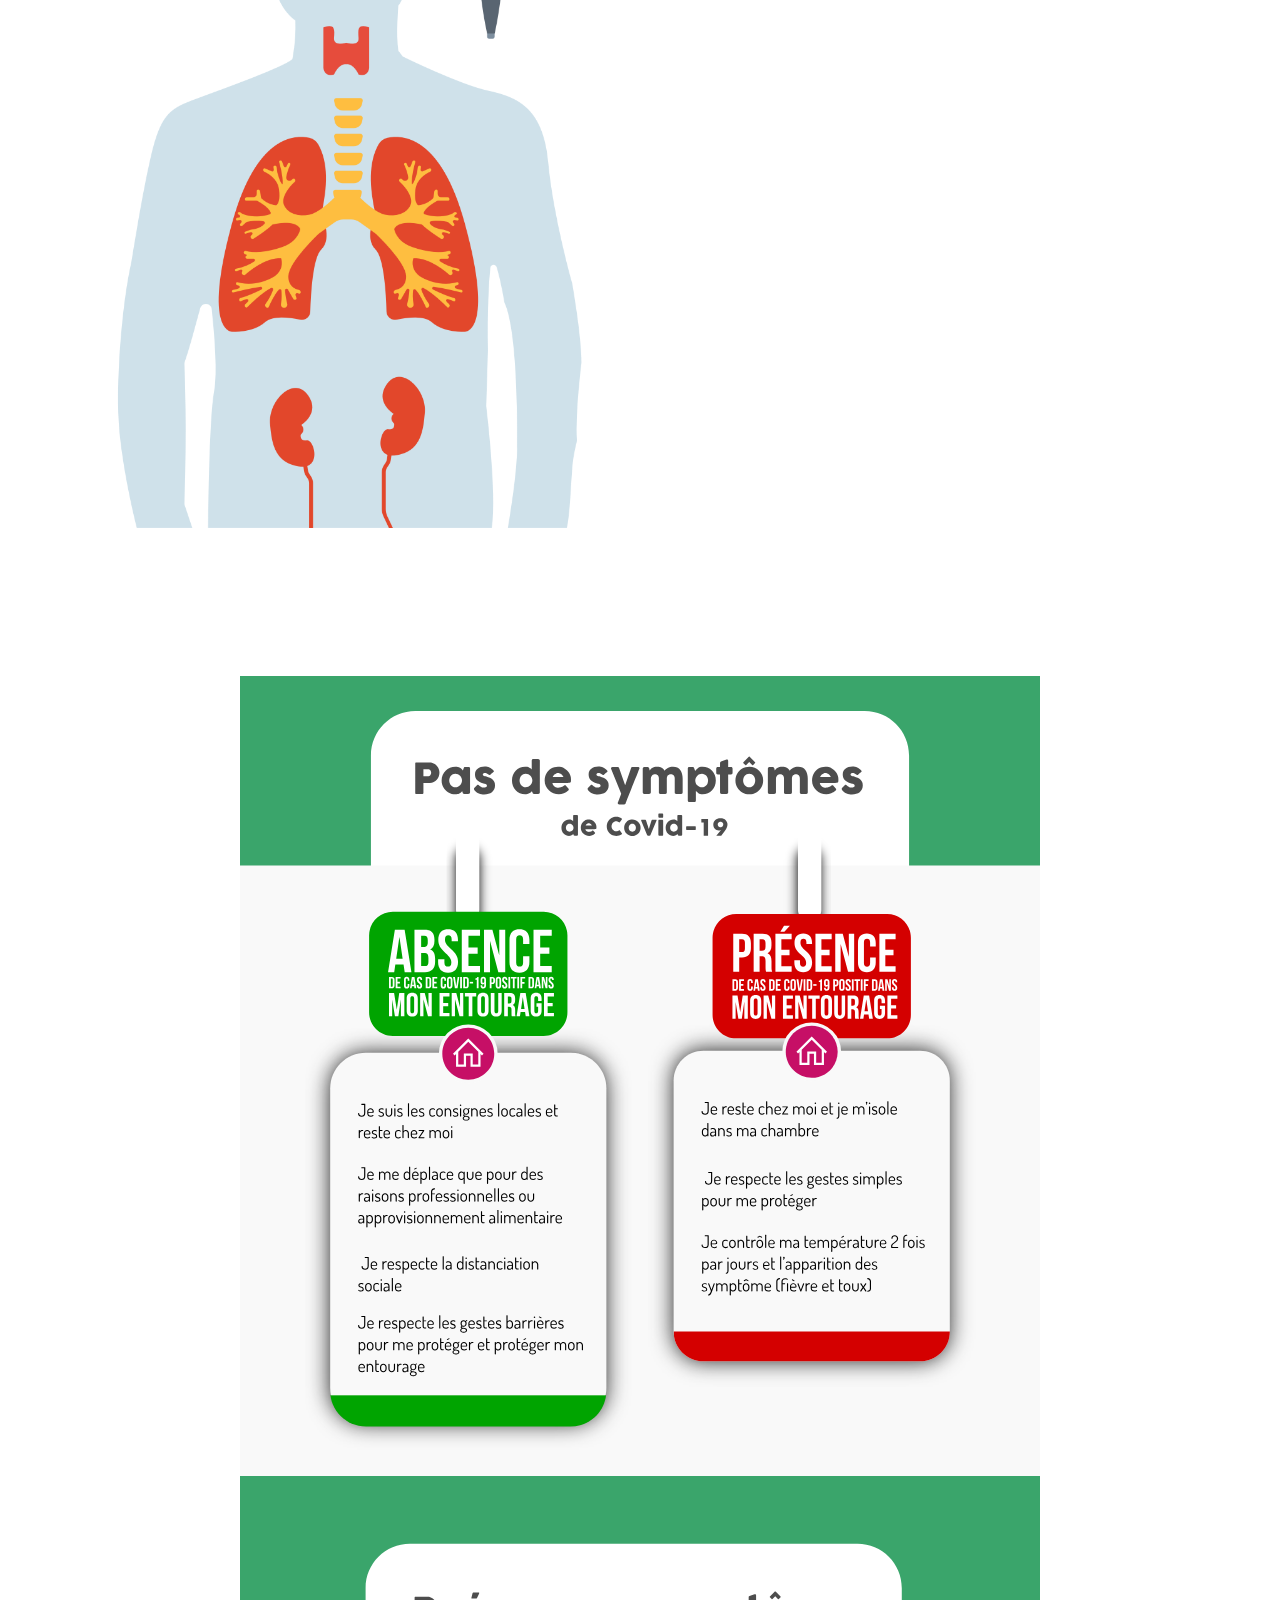
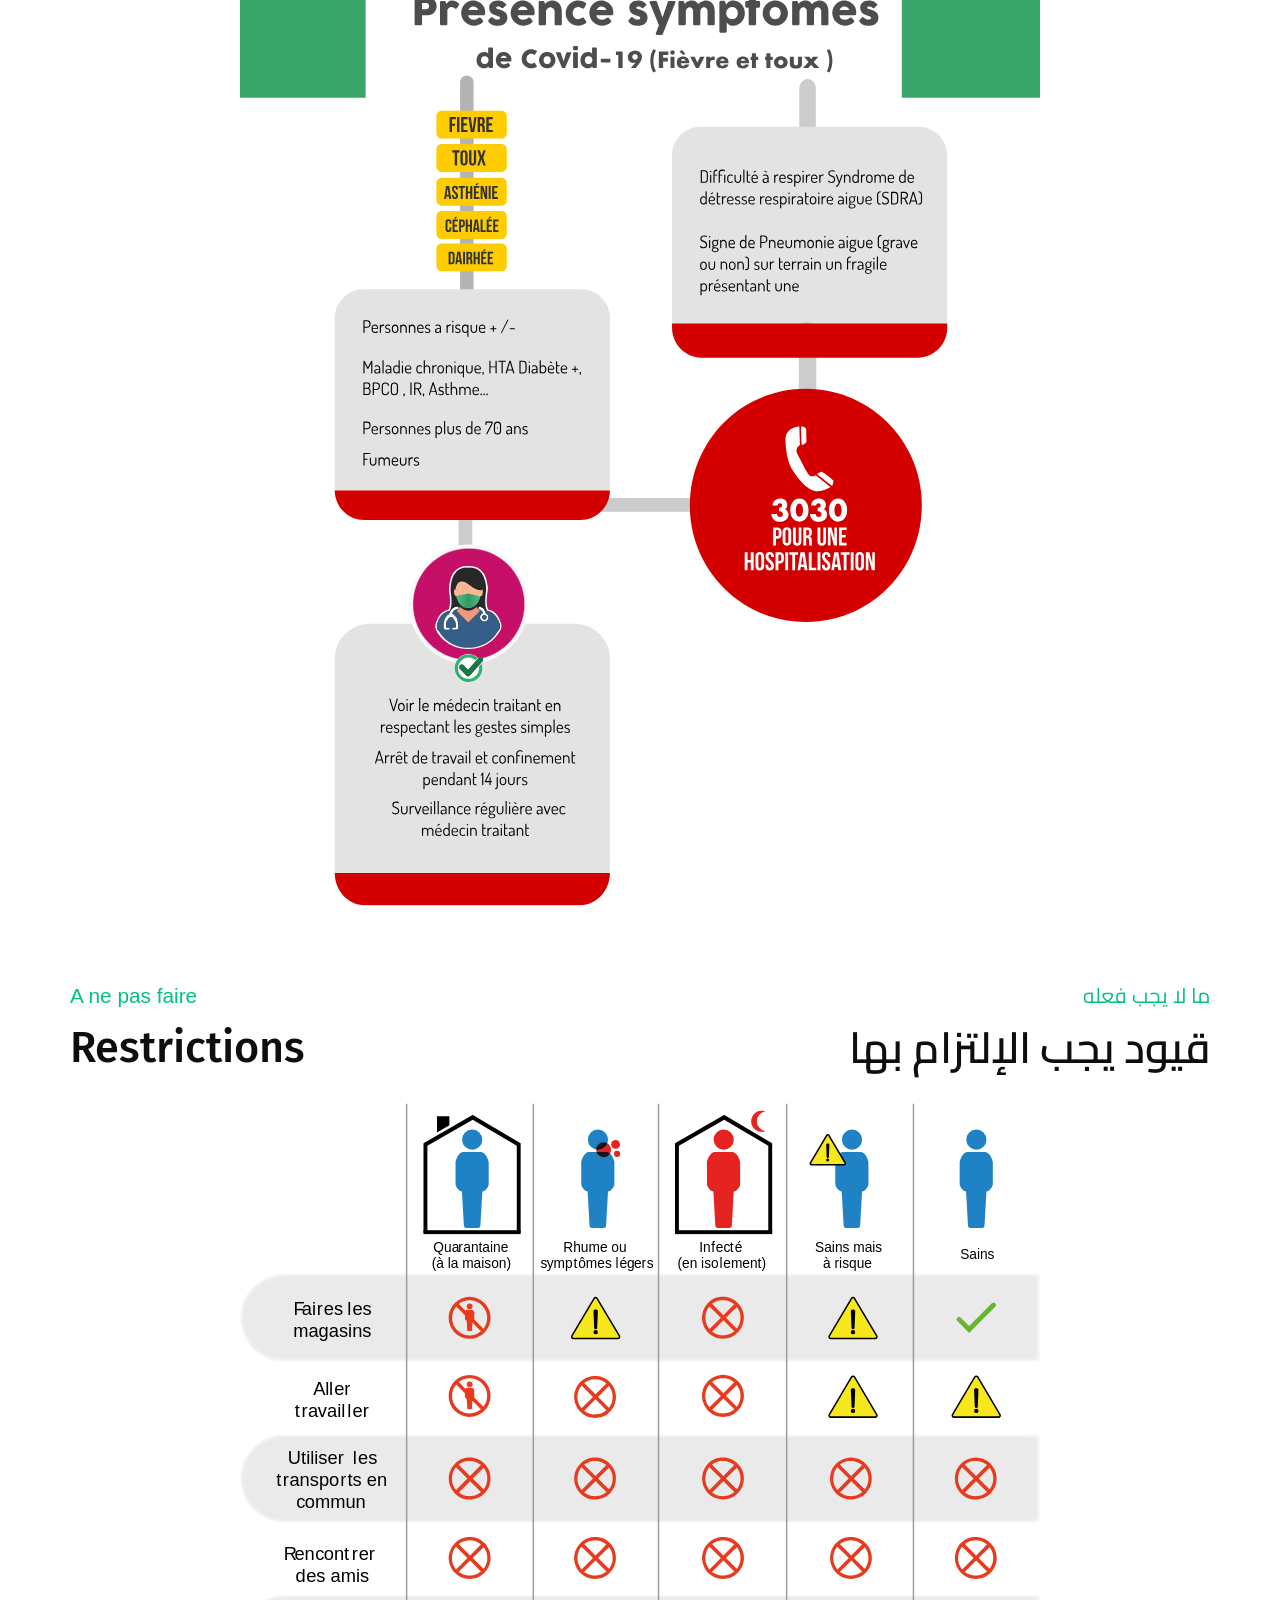
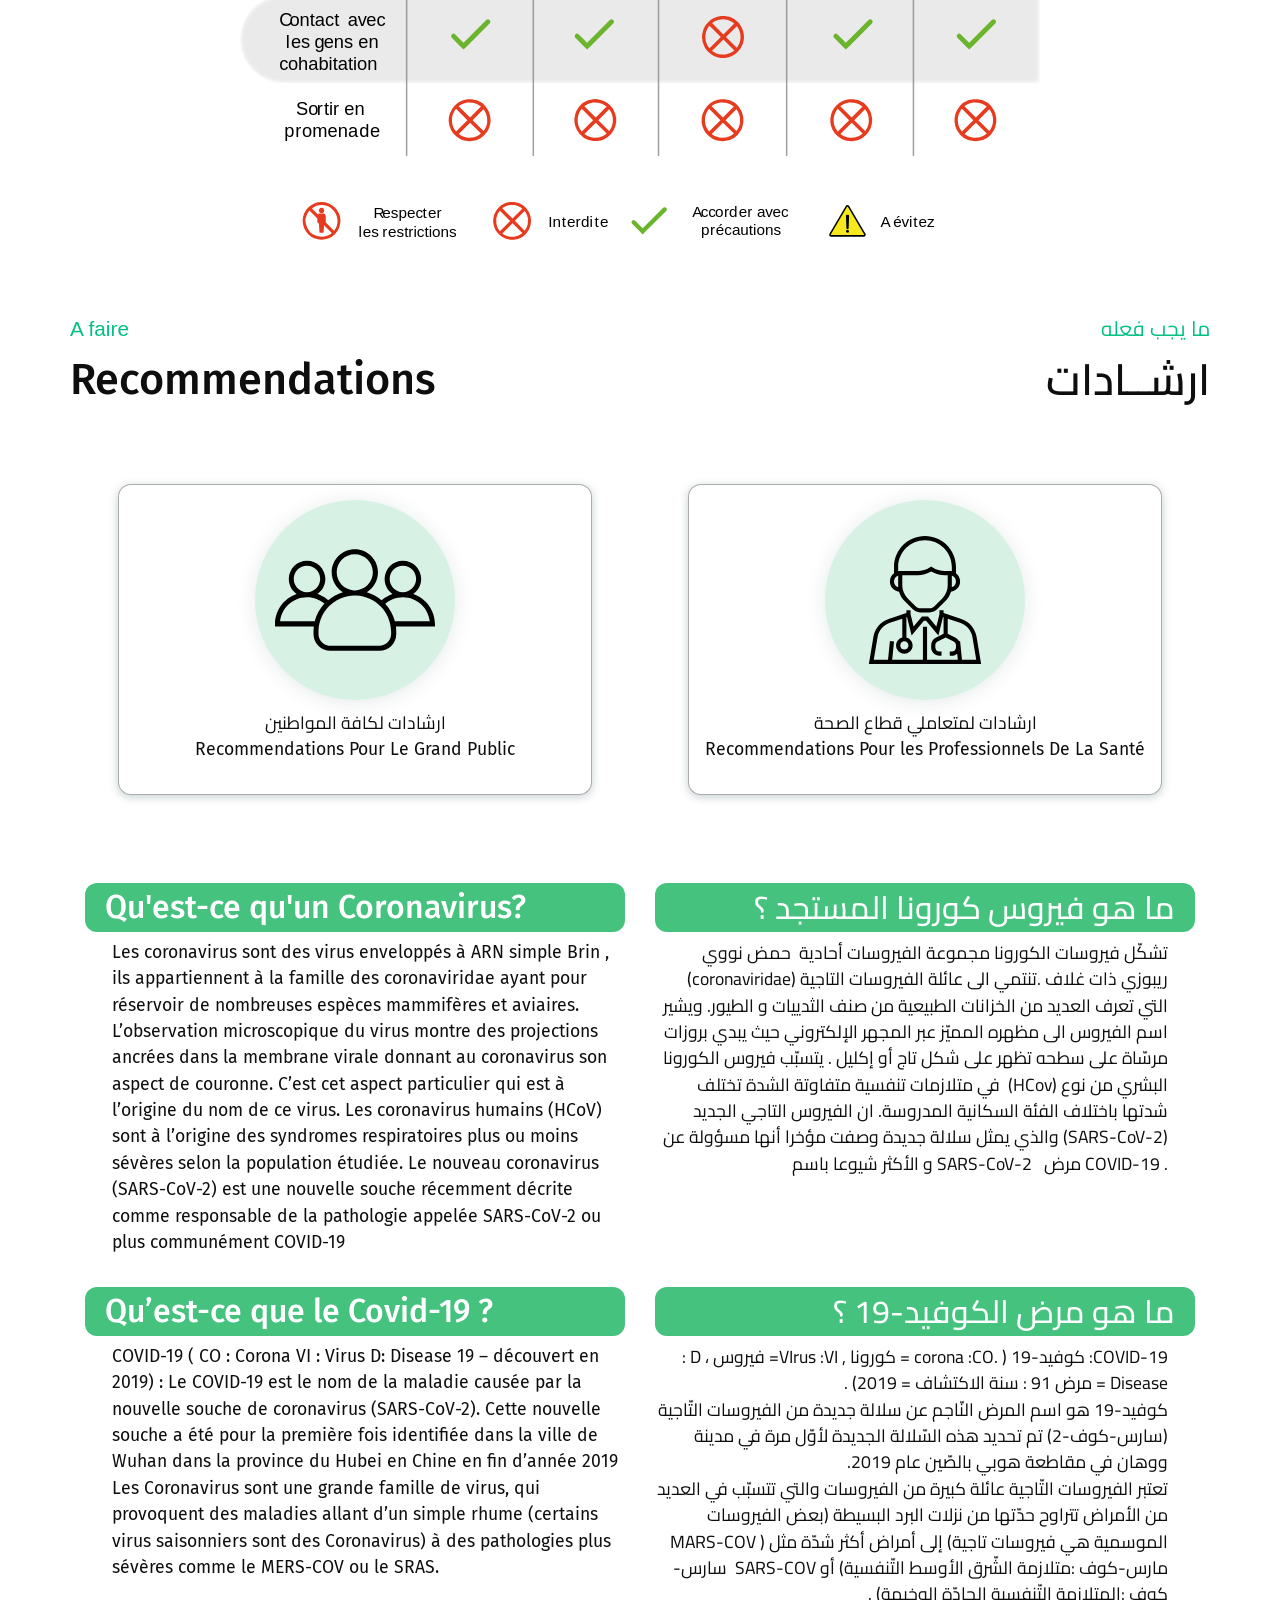
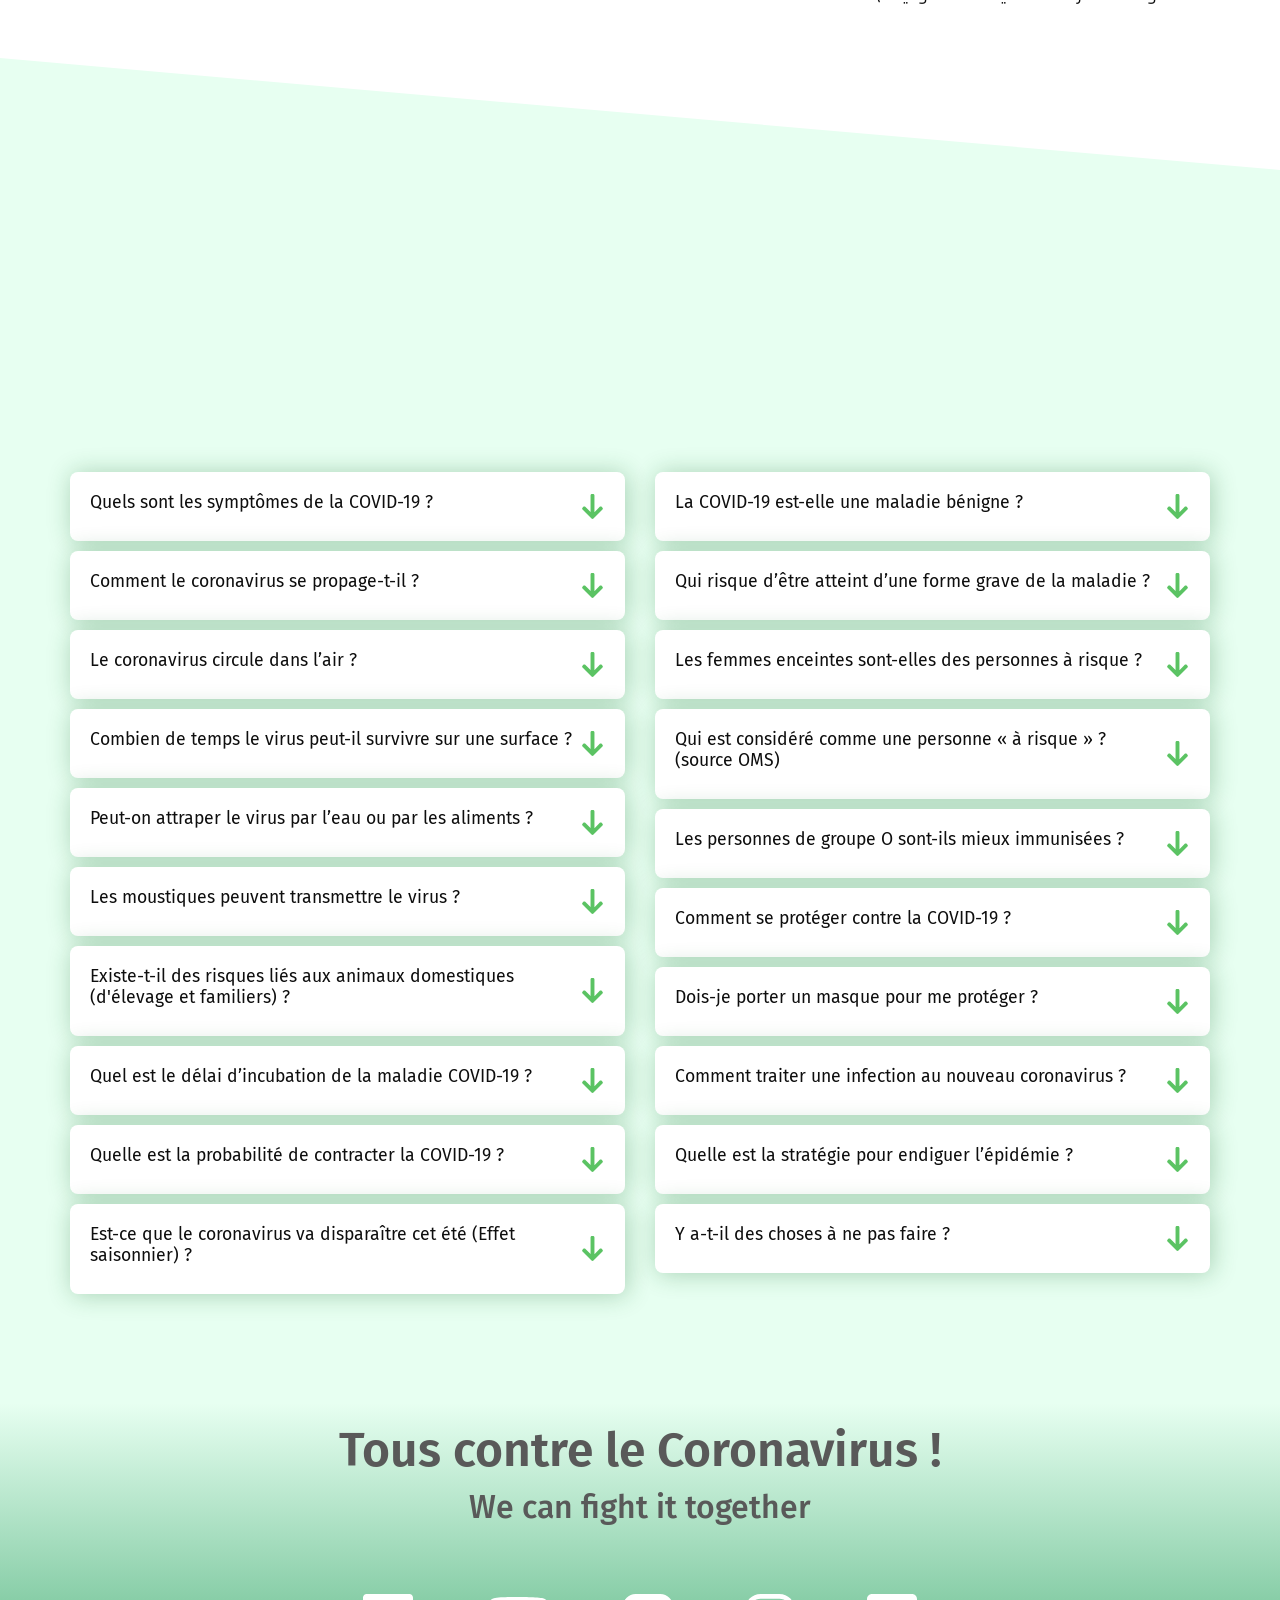
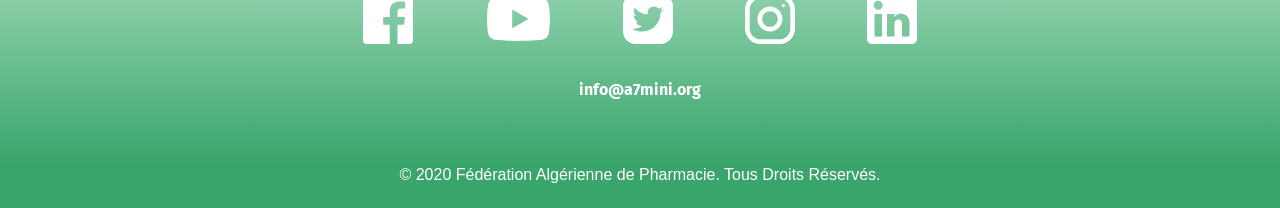
==== commit bfe4eb98: "Correct some mobile bugs, and sympotoms bug as well." ====
--- a/index.html
+++ b/index.html
@@ -275,12 +275,16 @@
                 </div>
                 <div class="row">
 
-                    <div class="d-block d-md-none col-12 symptoms-text-mobile-wrapper">
+                    <div class="d-block d-md-none col-12 symptoms-text-mobile-wrapper"
+                         data-aos="fade-left" data-aos-anchor-placement="top-center" data-aos-delay="200">
+
                         <div class="symptoms-text symptoms-text-mobile-arabic">
+
                             <h3 class="symptoms-title-arabic text-arabic text-right">المراحل الأولى للمرض	</h3>
                             <p class="symptoms-paragraph-arabic text-arabic text-right">الأعراض الأكثر شيوعا هي : آلام الرّأس، السّعال الجاف، سيلان الأنف، و في حالة تطوّر المرض يمكن أن يتعرّض المريض لسعال ٍ مصحوبا بالبلغم أو حتى بالدم.</p>
                         </div>
                         <div class="symptoms-text symptoms-text-mobile">
+
                             <h3 class="symptoms-title" style="padding-left: 30px">Les Premiers Jours</h3>
                             <p class="symptoms-paragraph">La plupart ont de la fièvre. Le virus peut également provoquer
                                 des douleurs musculaires, de la fatigue, des étourdissements et même de la diarrhée. La
@@ -294,8 +298,9 @@
                         <img id="symptoms-img-3" src="imgs/symptom_step3.png" alt="" class="w-100 symptoms-img">
                         <img id="symptoms-img-4" src="imgs/symptom_step4.png" alt="" class="w-100 symptoms-img">
                     </div>
-                    <div class="d-none d-md-block col-md-6 col-sm-4"
+                    <div class="d-none d-md-block col-md-6"
                          data-aos="fade-left" data-aos-anchor-placement="top-center" data-aos-delay="200">
+
                         <div class="symptoms-text">
                             <h3 class="symptoms-title-arabic text-arabic text-right">المراحل الأولى للمرض	</h3>
                             <p class="symptoms-paragraph-arabic text-arabic text-right">الأعراض الأكثر شيوعا هي : آلام الرّأس، السّعال الجاف، سيلان الأنف، و في حالة تطوّر المرض يمكن أن يتعرّض المريض لسعال ٍ مصحوبا بالبلغم أو حتى بالدم.</p>
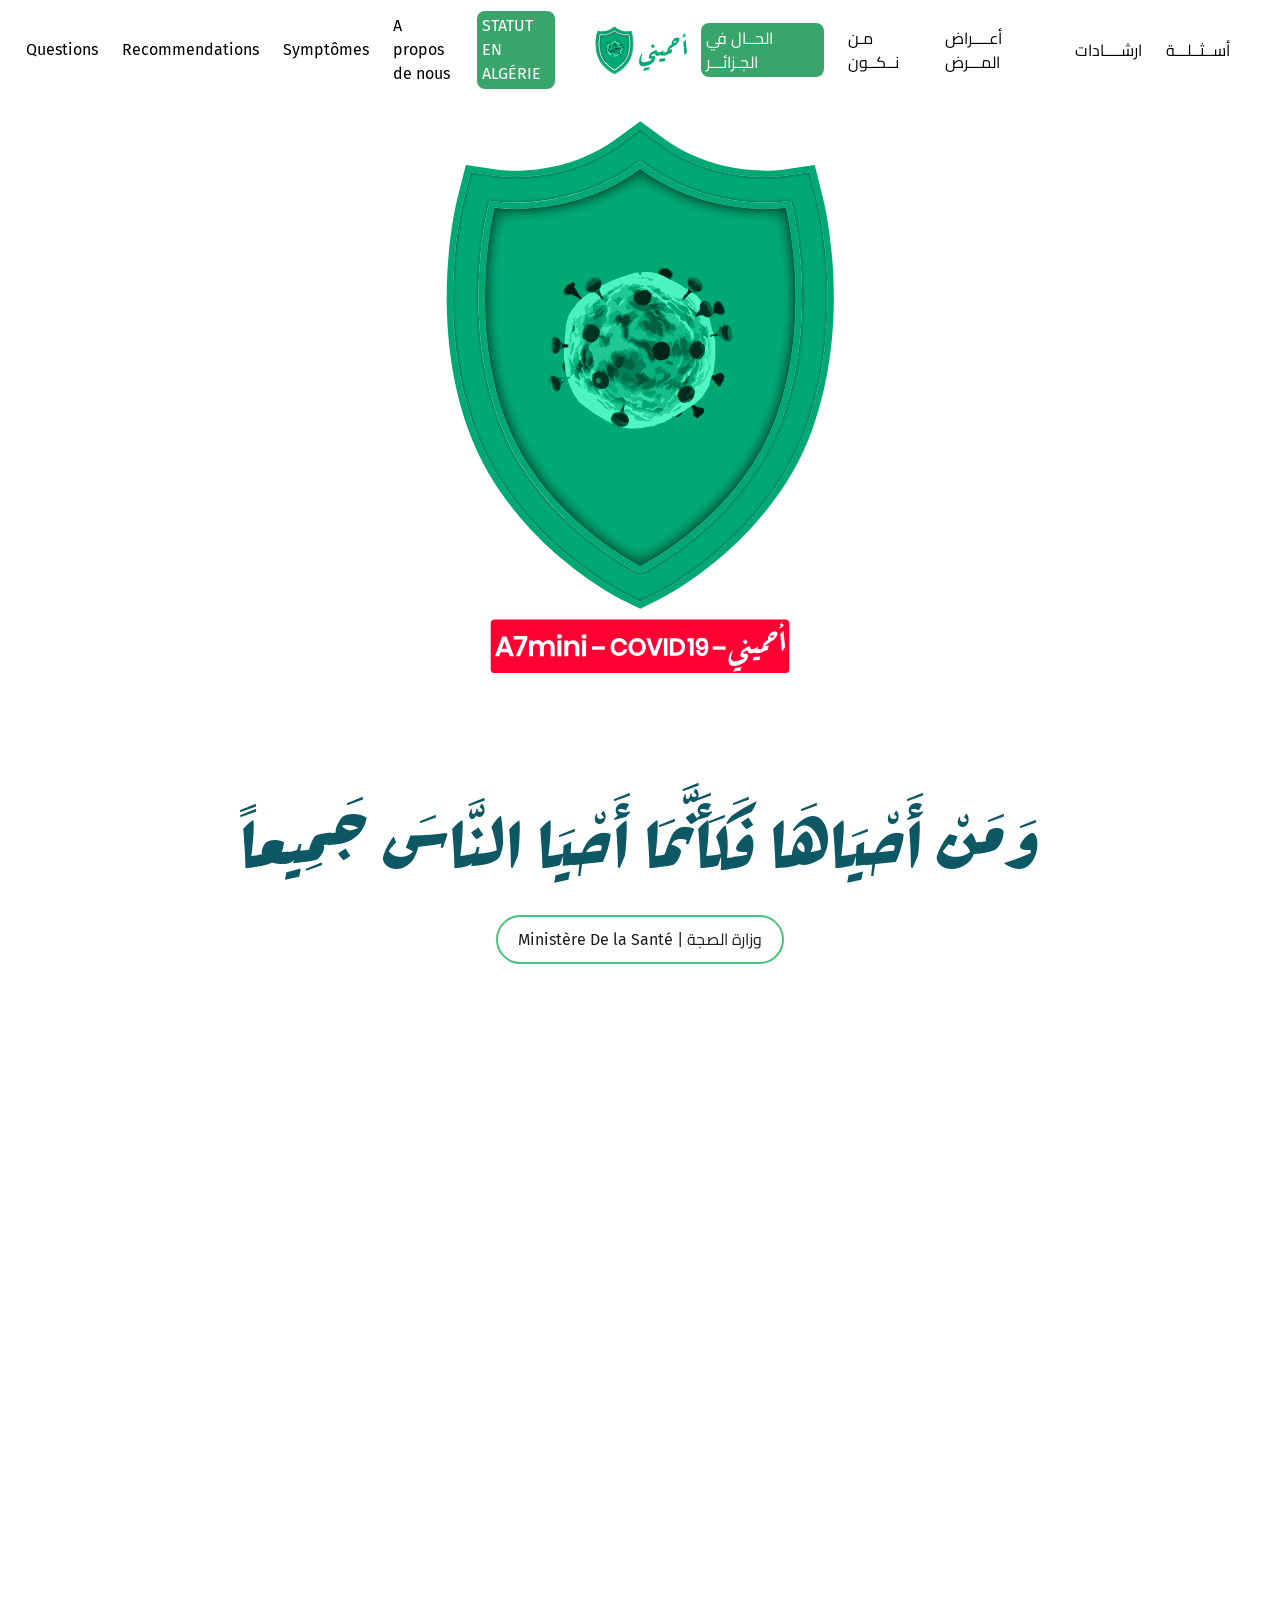
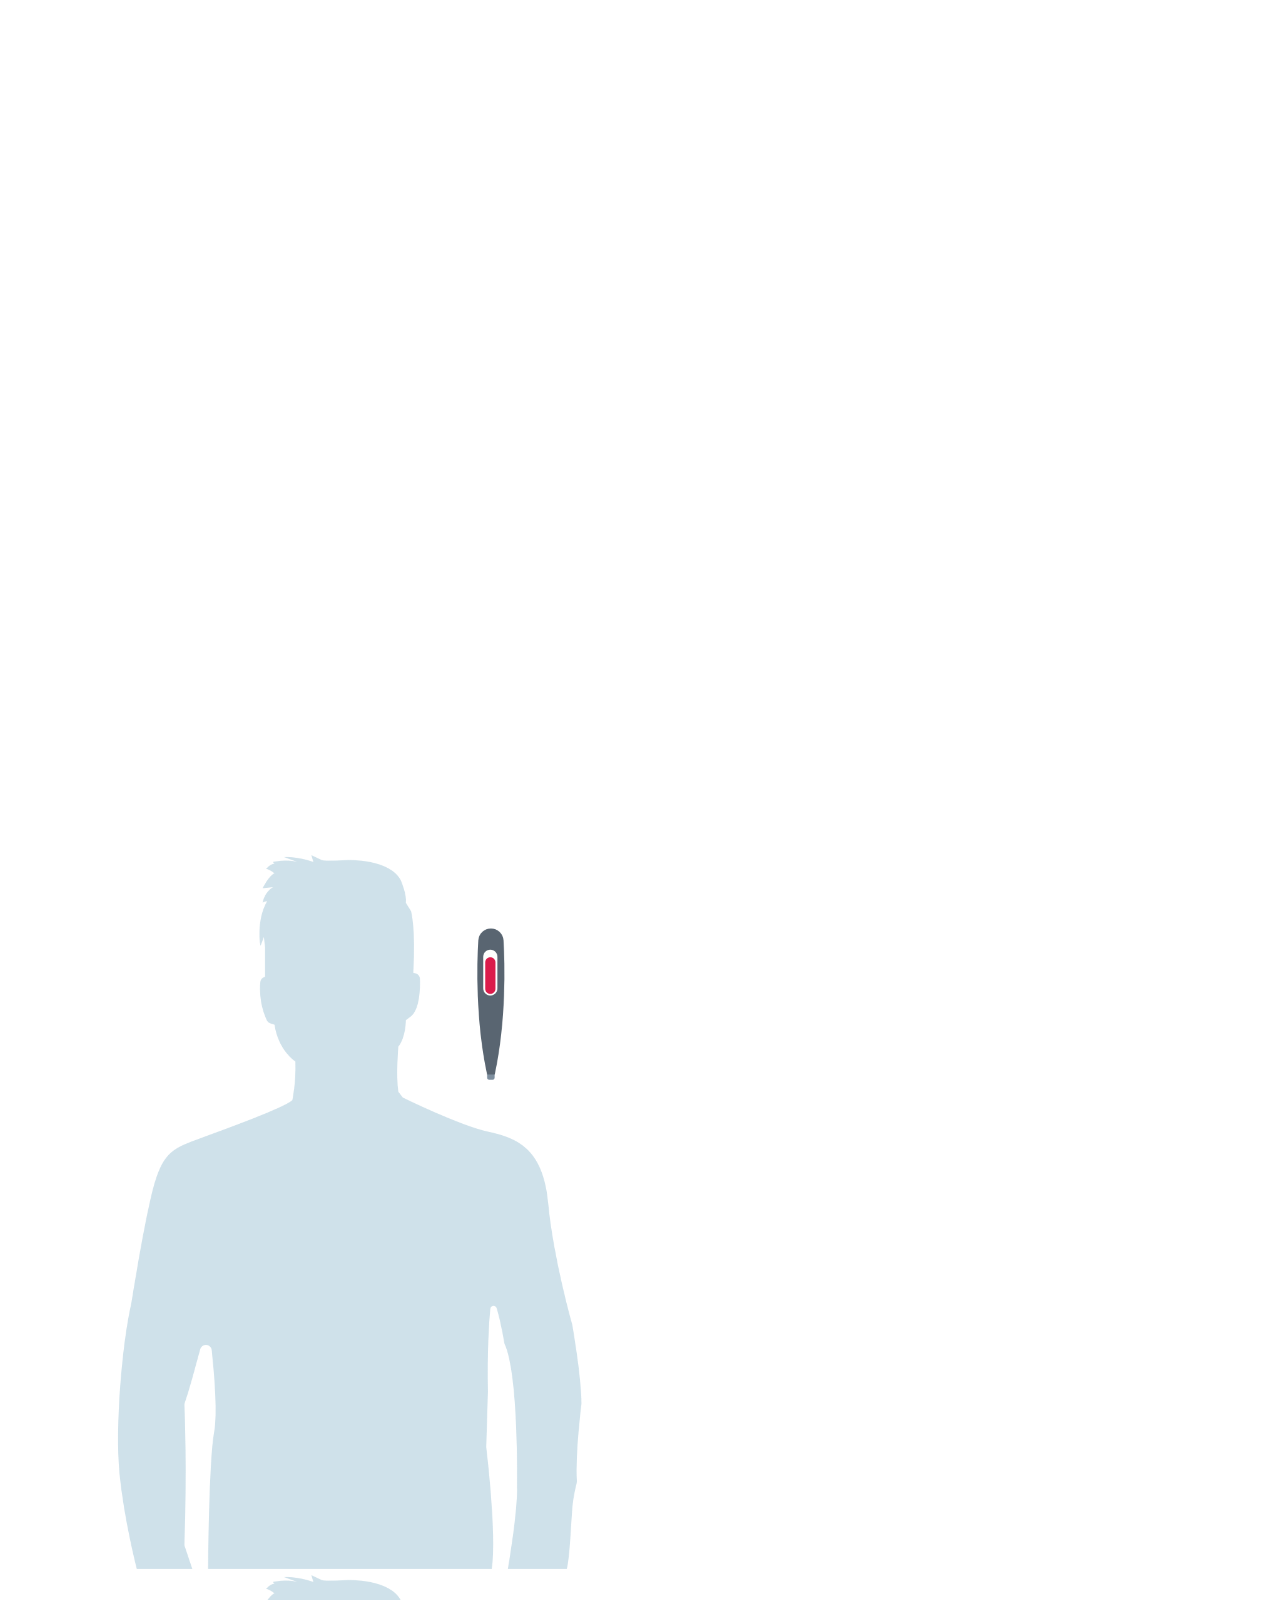
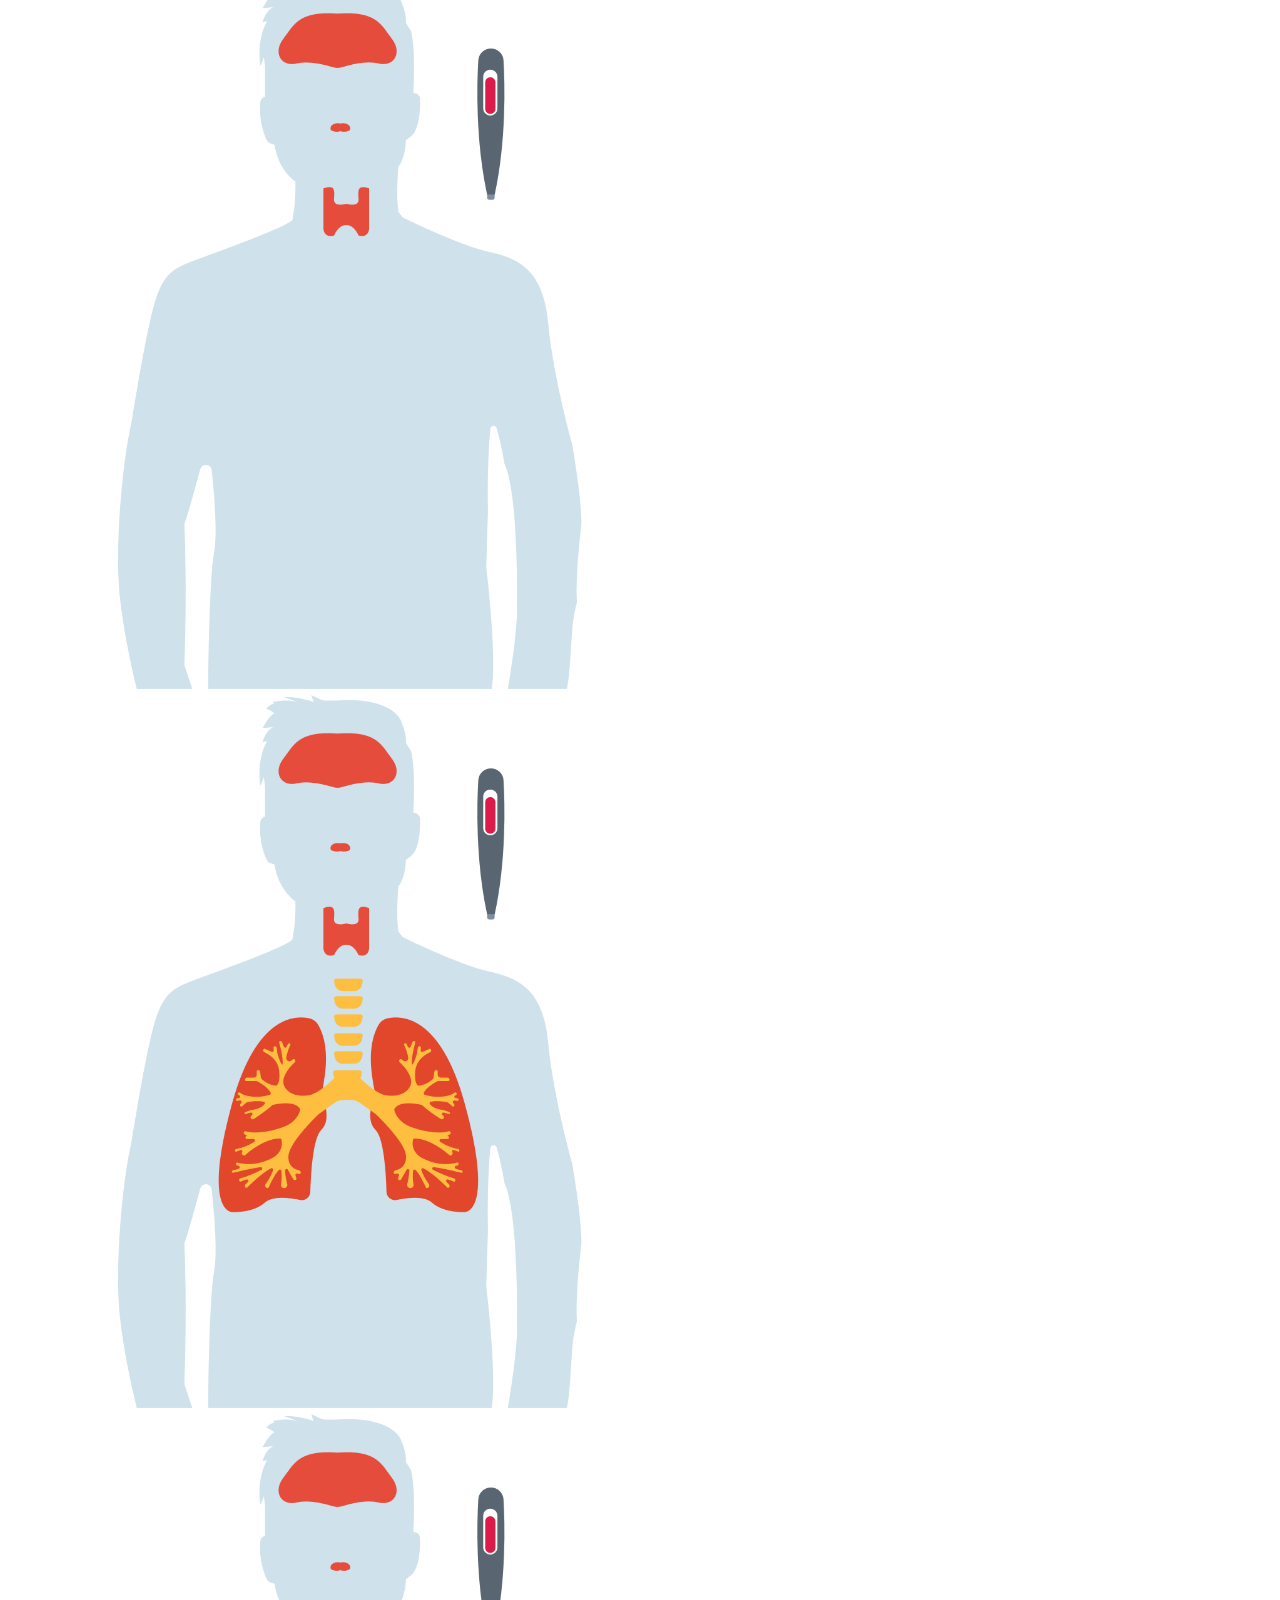
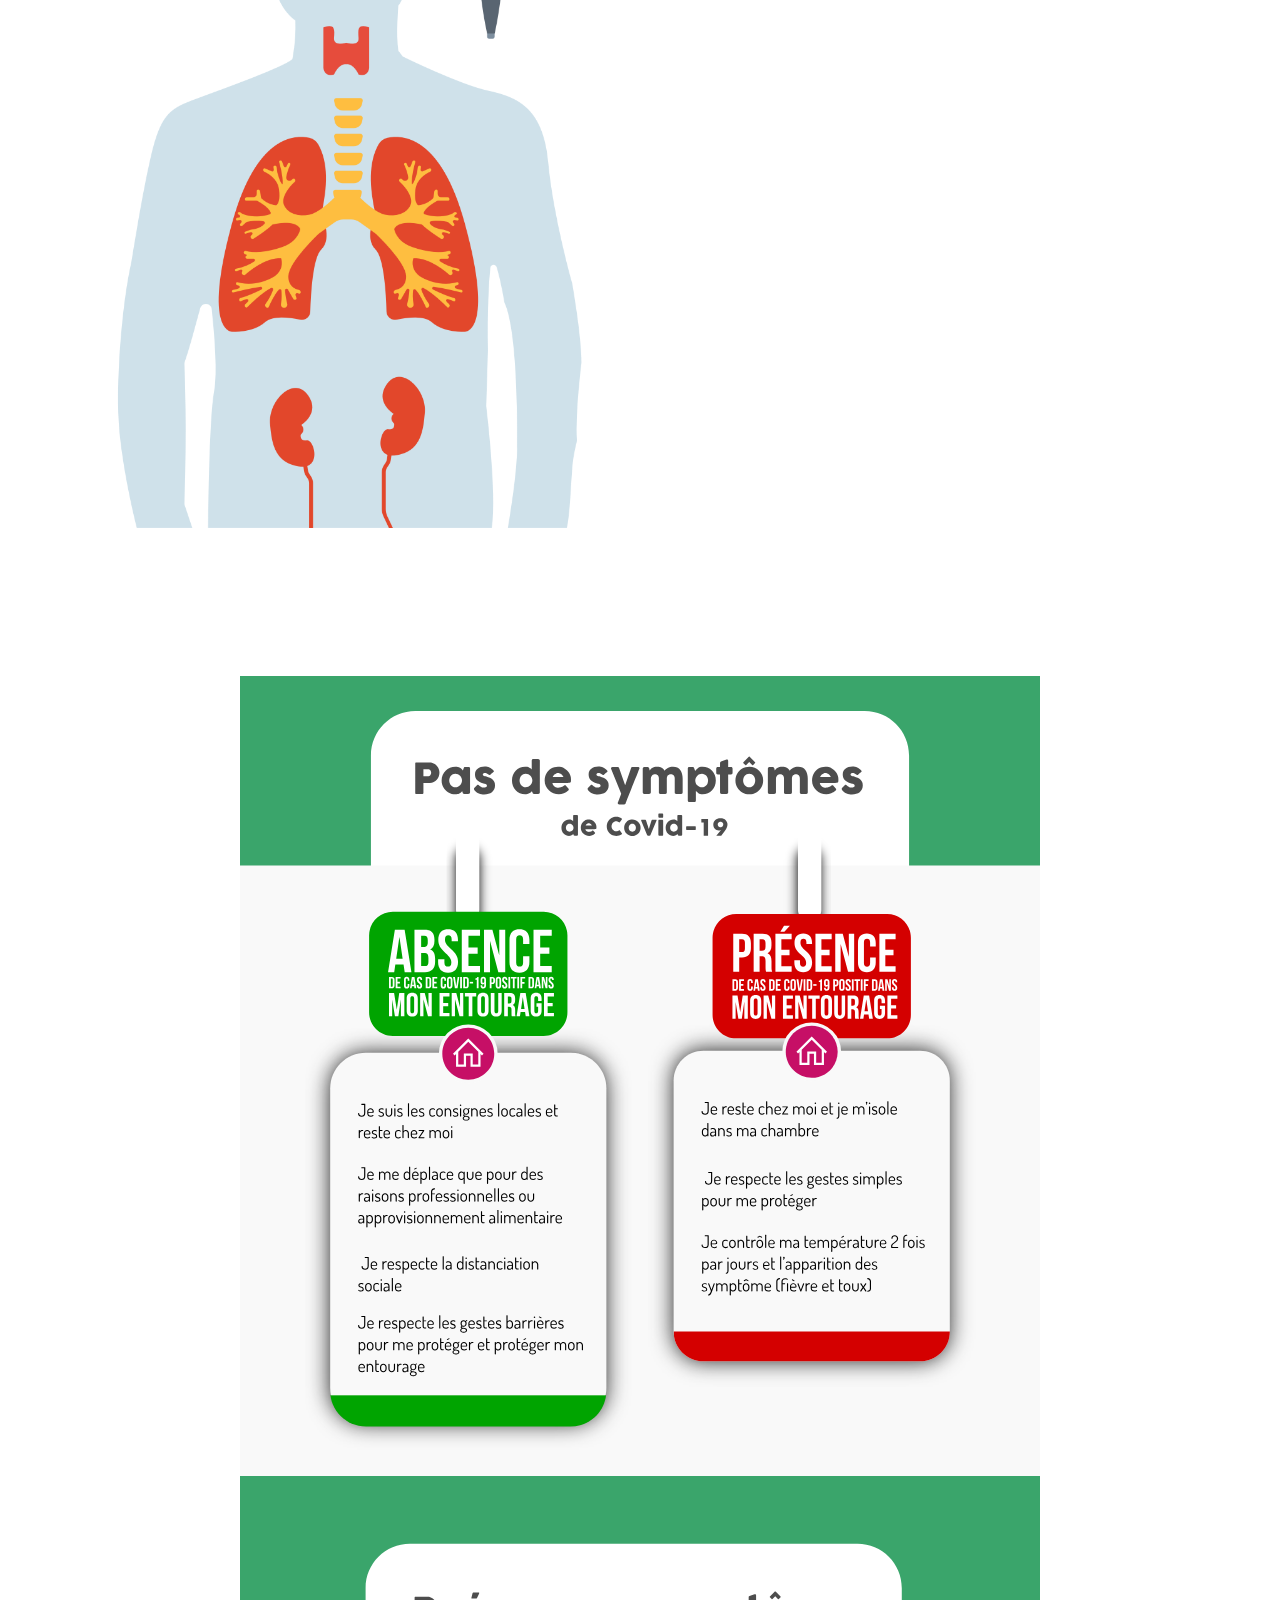
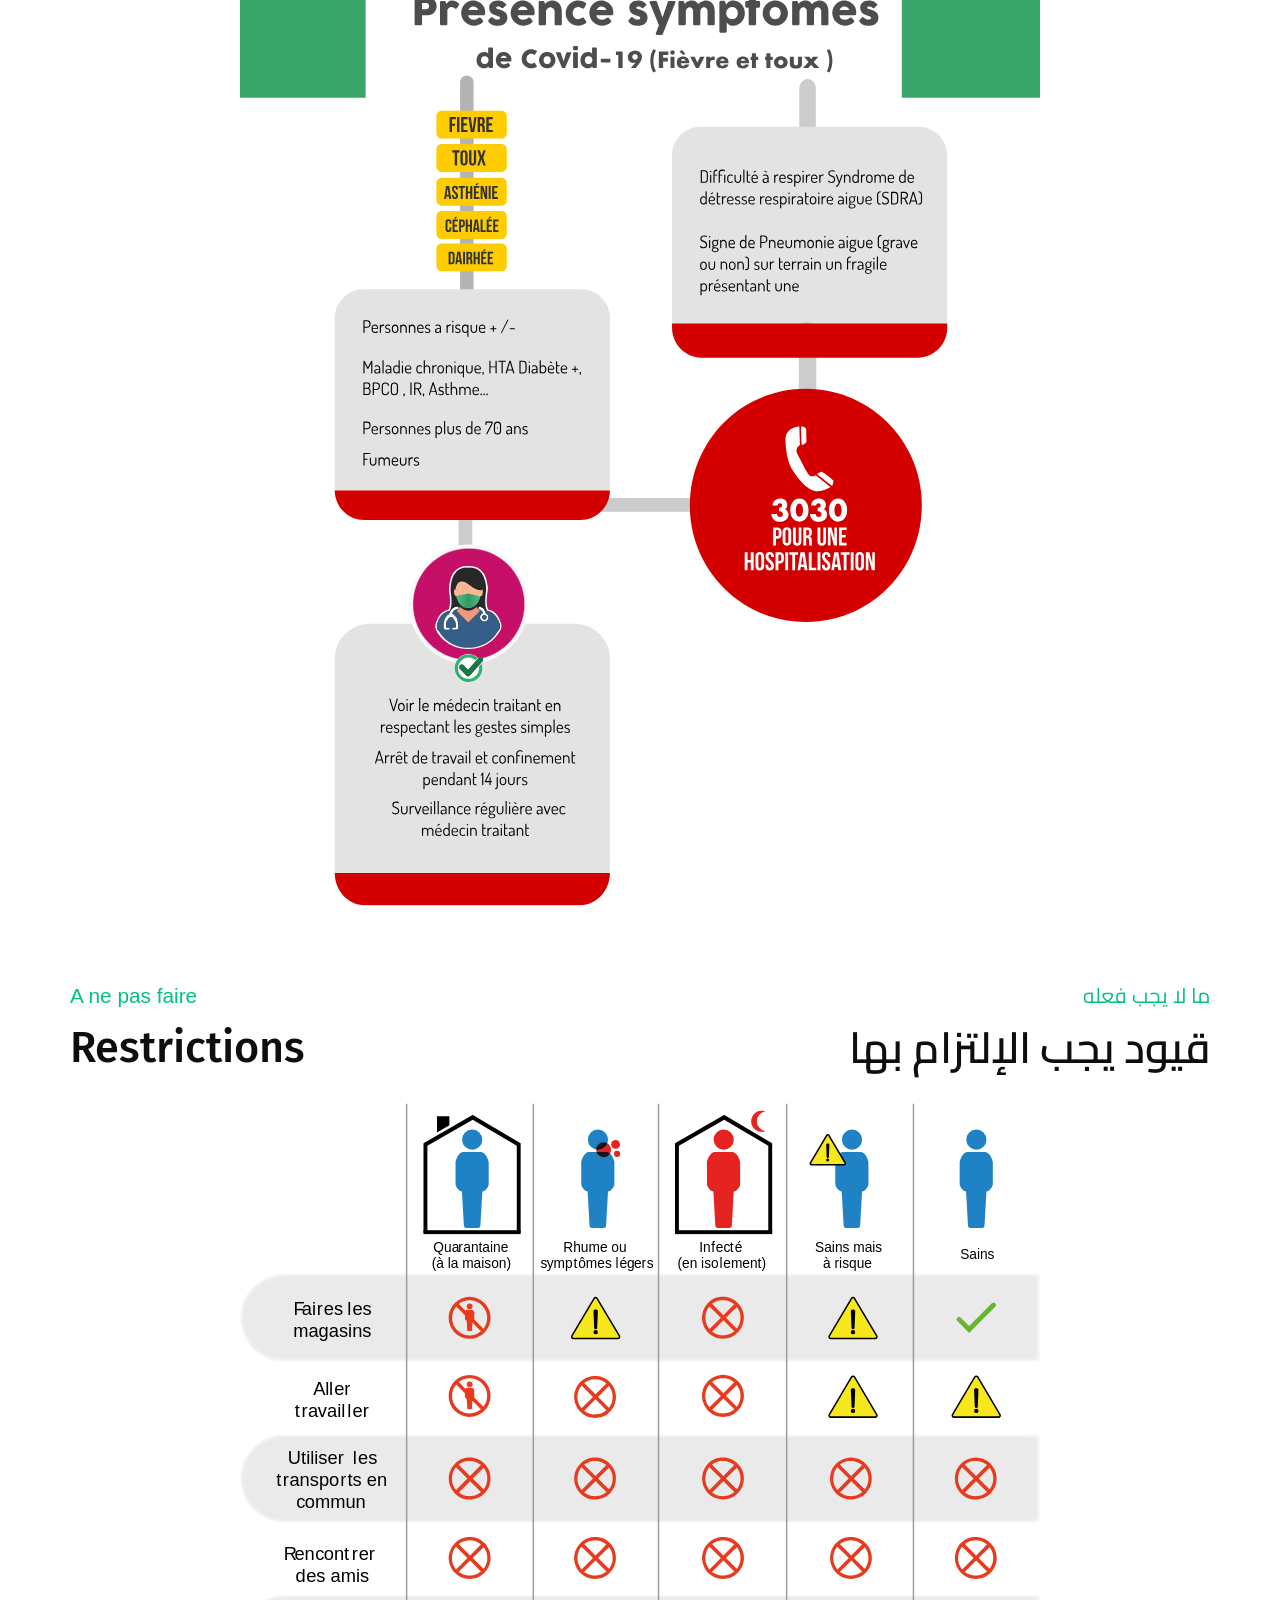
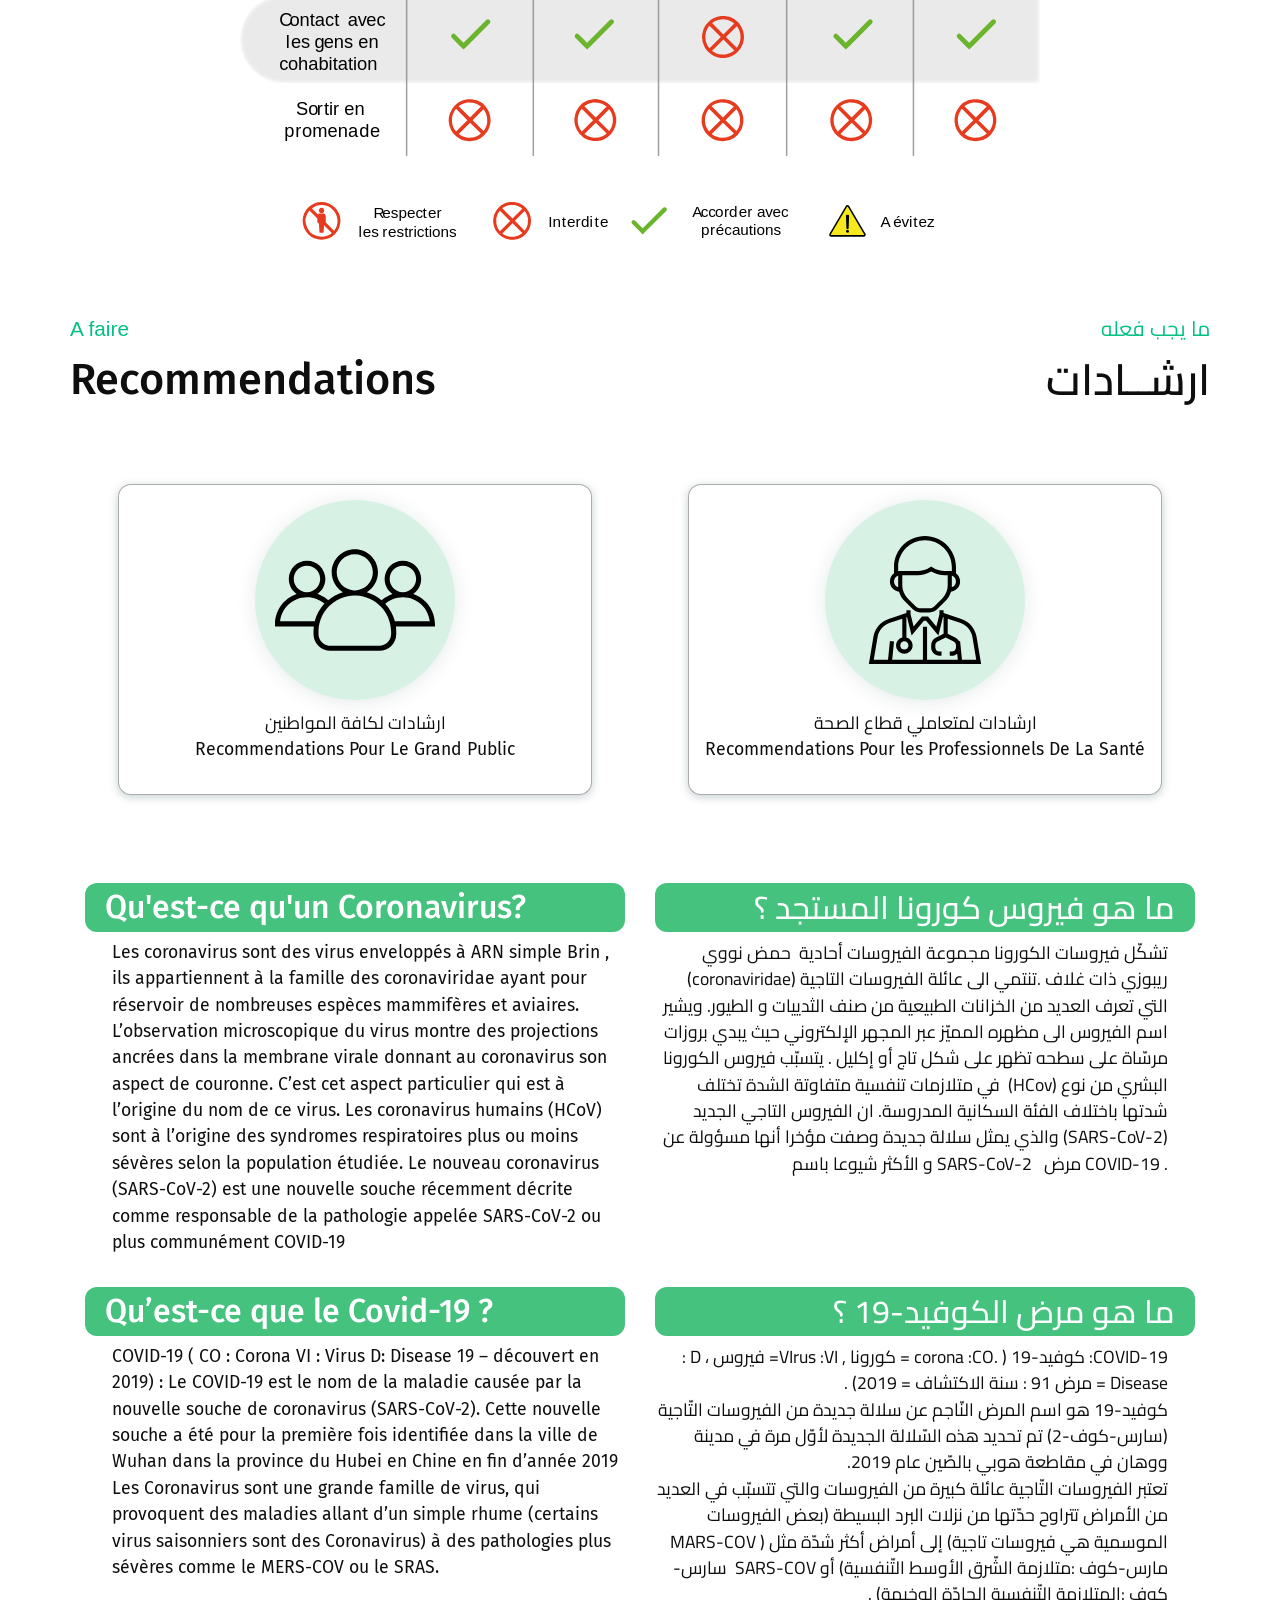
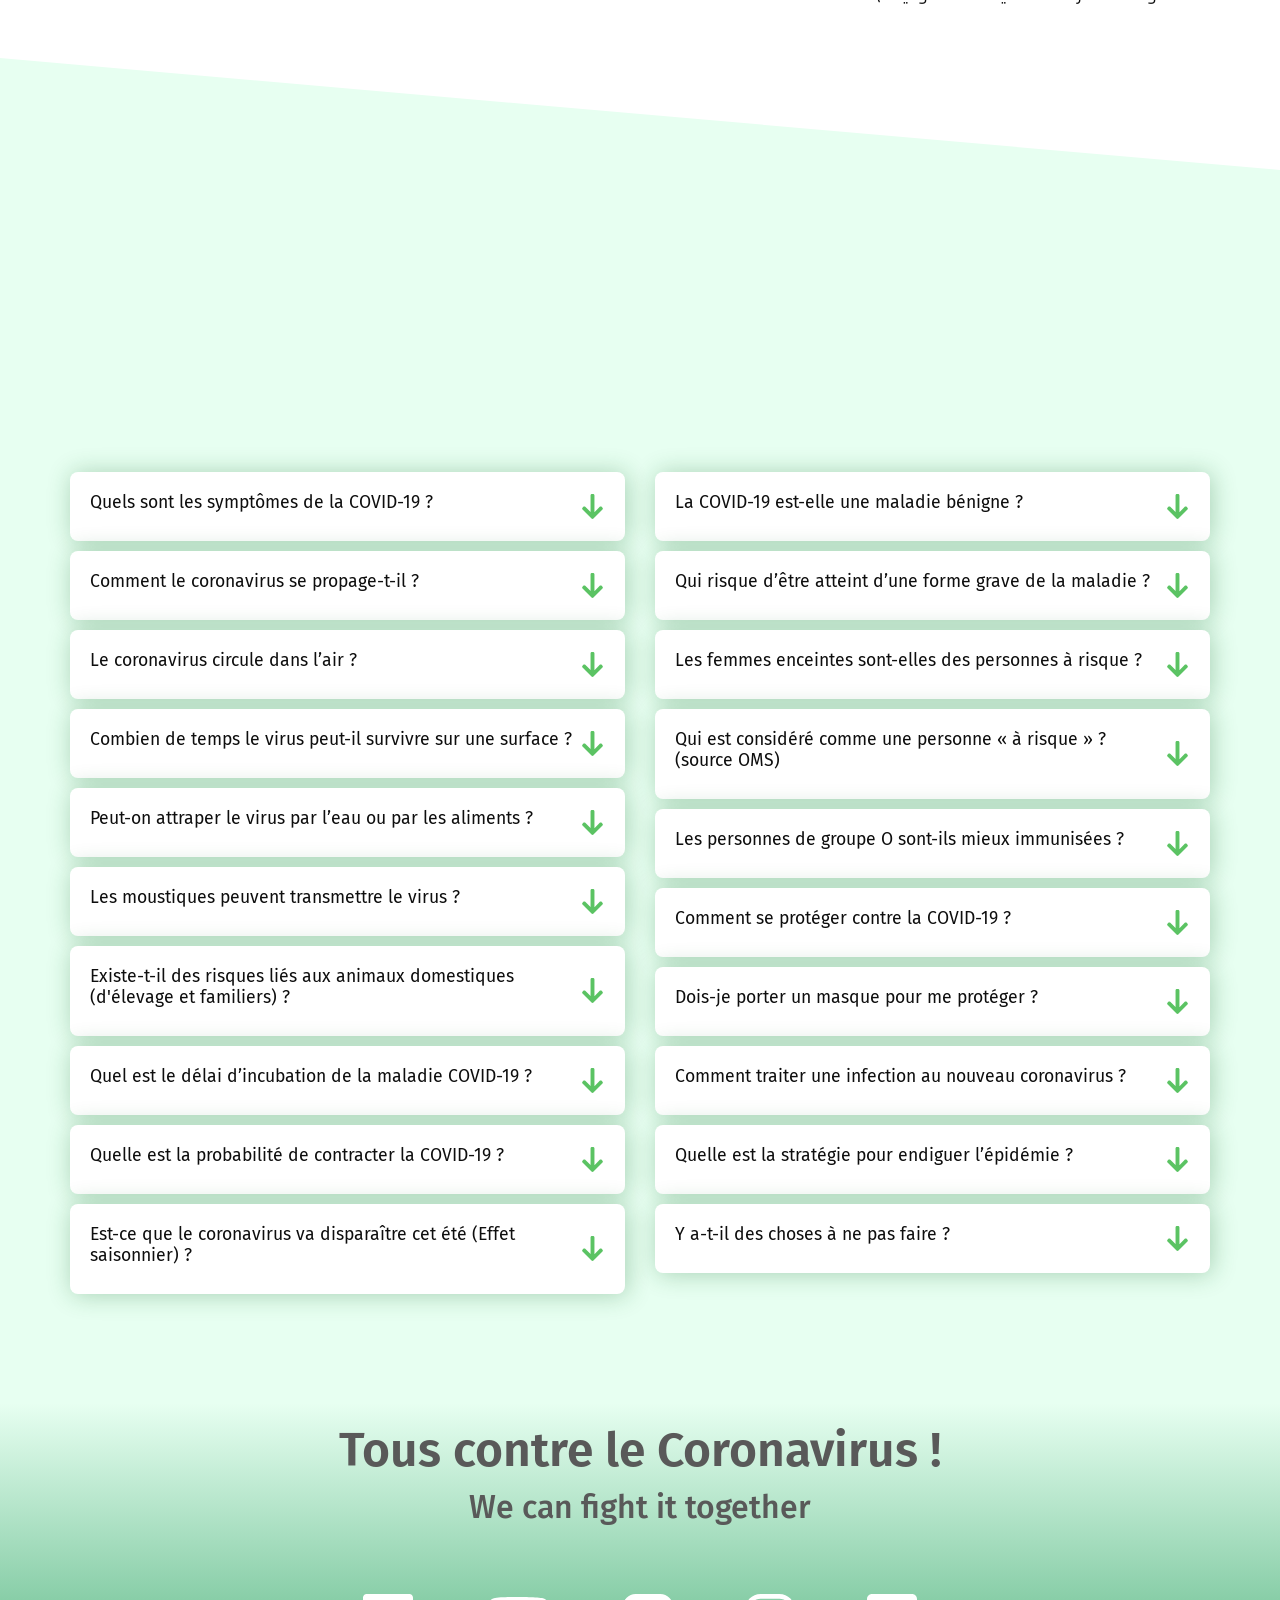
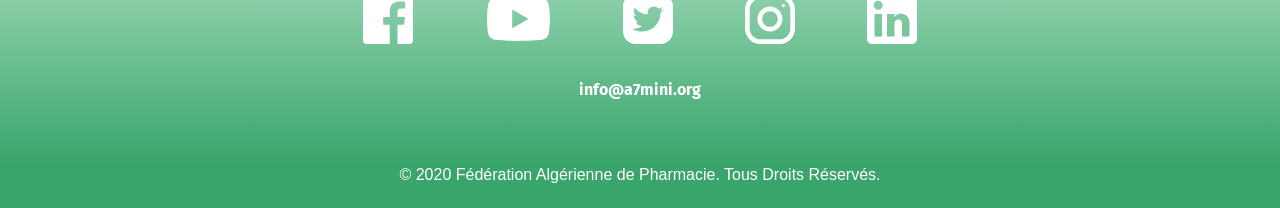
==== commit 38d7d0d4: "Fixed some issues in recommendation page." ====
--- a/index.html
+++ b/index.html
@@ -77,14 +77,14 @@
 
             <div class="btn btn-burger align-self-center" onclick="openMobileMenu()"><img src="imgs/menu.svg" alt="">
             </div>
-            <div class="btn btn-close align-self-center " onclick="closeMobileMenu()"><img src="imgs/close-btn.svg" alt=""></div>
             <div class="mobile-menu closed-menu">
+                <div class="btn btn-close align-self-center " onclick="closeMobileMenu()"><img src="imgs/close-btn.svg" alt=""></div>
                 <ul class="d-flex flex-column align-items-center justify-content-around w-100 text-center">
                     <li onclick="closeMobileMenu()"><a href="#map">Statut <br> <span class="text-arabic ">الوضع في البلد</span></a></li>
                     <li onclick="closeMobileMenu()"><a href="./about.html">A propos <br> <span class="text-arabic ">من نكون</span></a></li>
                     <li onclick="closeMobileMenu()"><a href="#symptoms">Symptomes <br>
                     <span class="text-arabic ">أعراض</span></a></li>
-                    <li onclick="closeMobileMenu()"><a href="#symptoms">Recommendations <br>
+                    <li onclick="closeMobileMenu()"><a href="#recommendations">Recommendations <br>
                     <span class="text-arabic ">ارشادات</span></a></li>
                     <li onclick="closeMobileMenu()"><a href="#faq">Questions <br> <span class="text-arabic ">أسئلة</span></a></li>
                 </ul>
